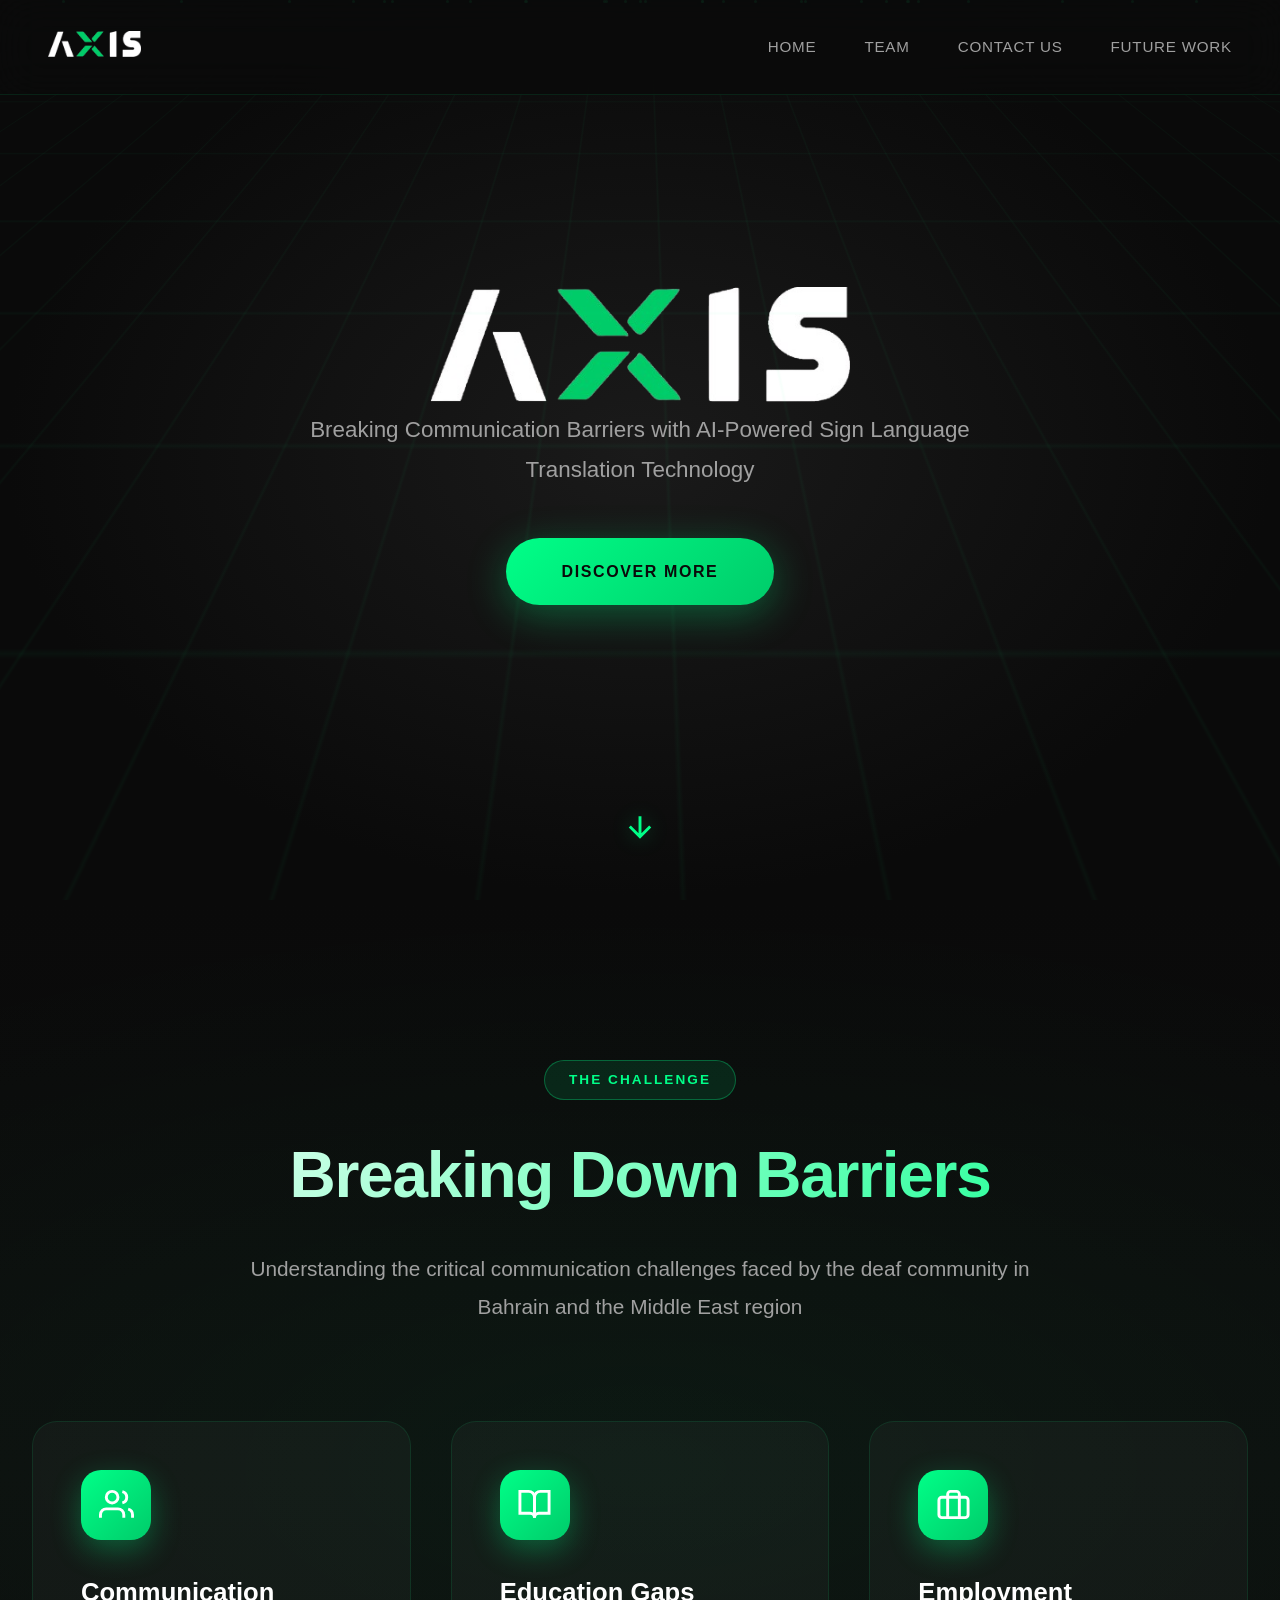
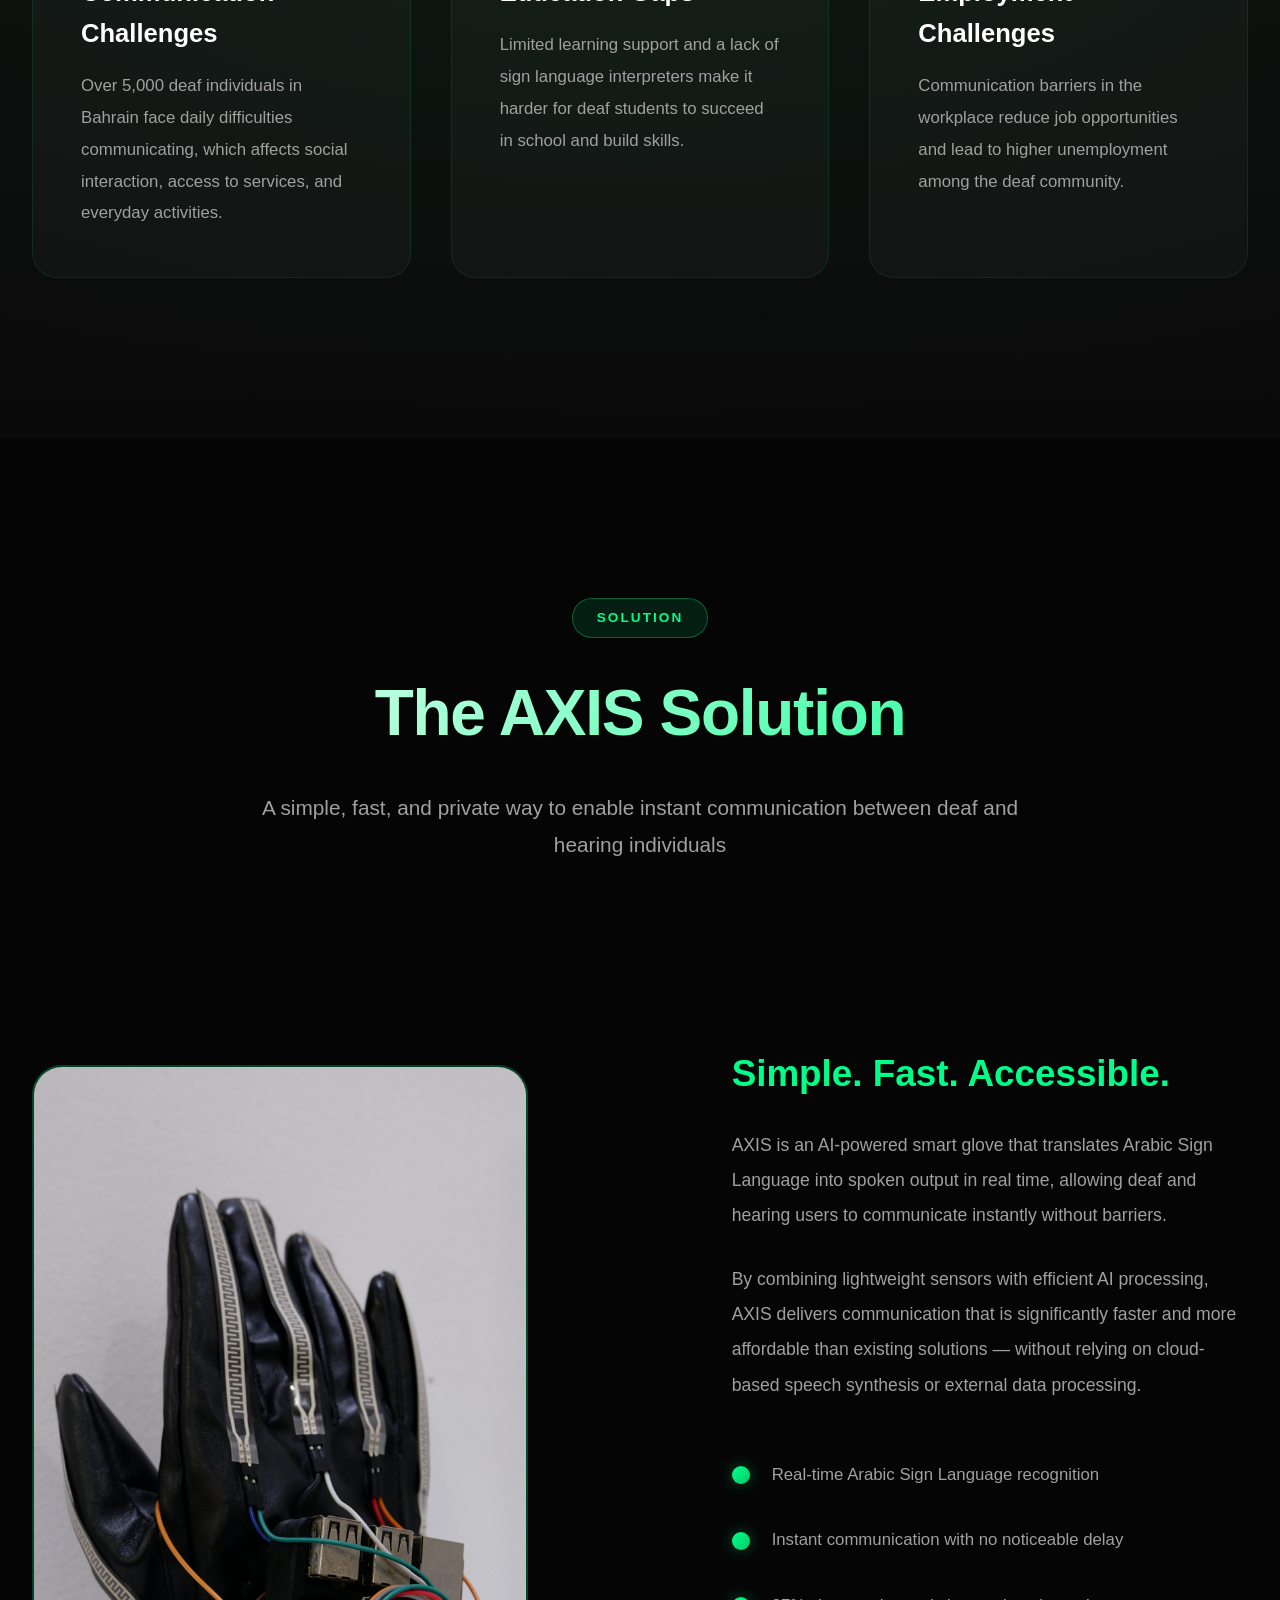
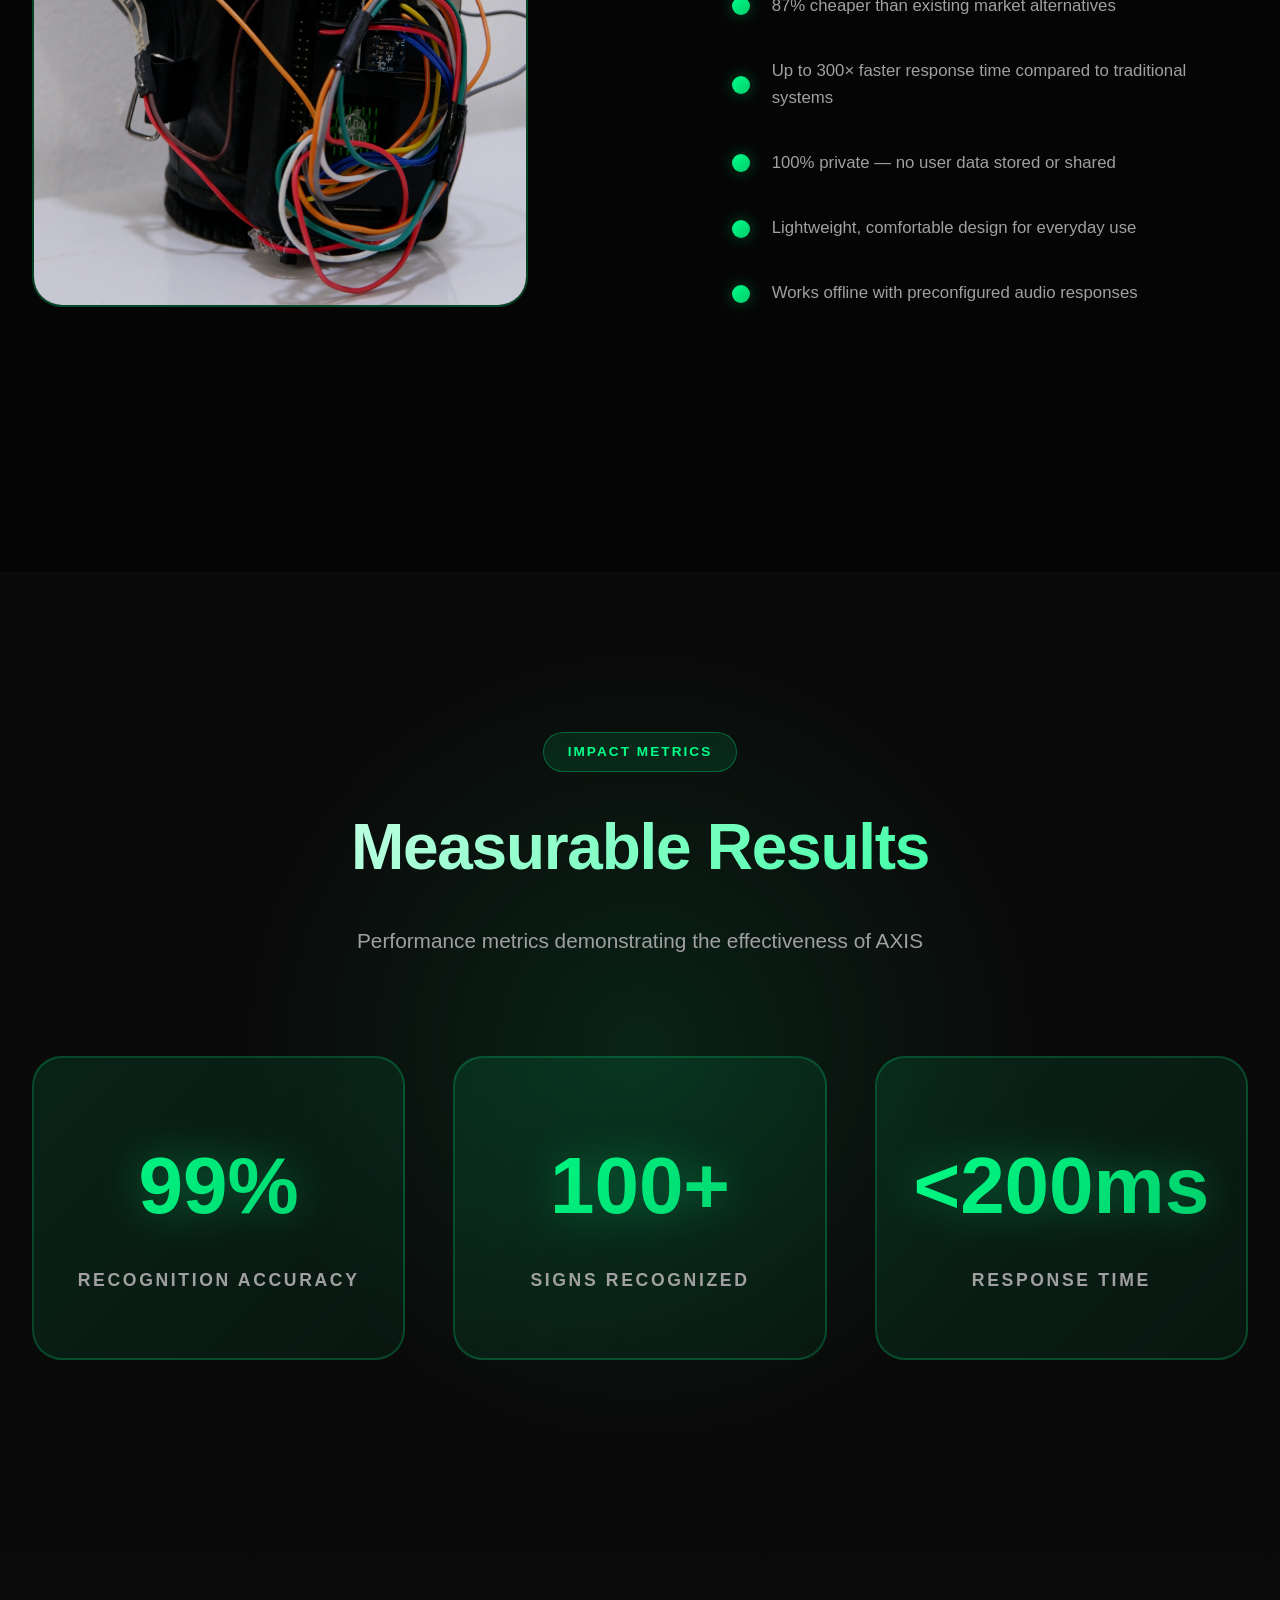
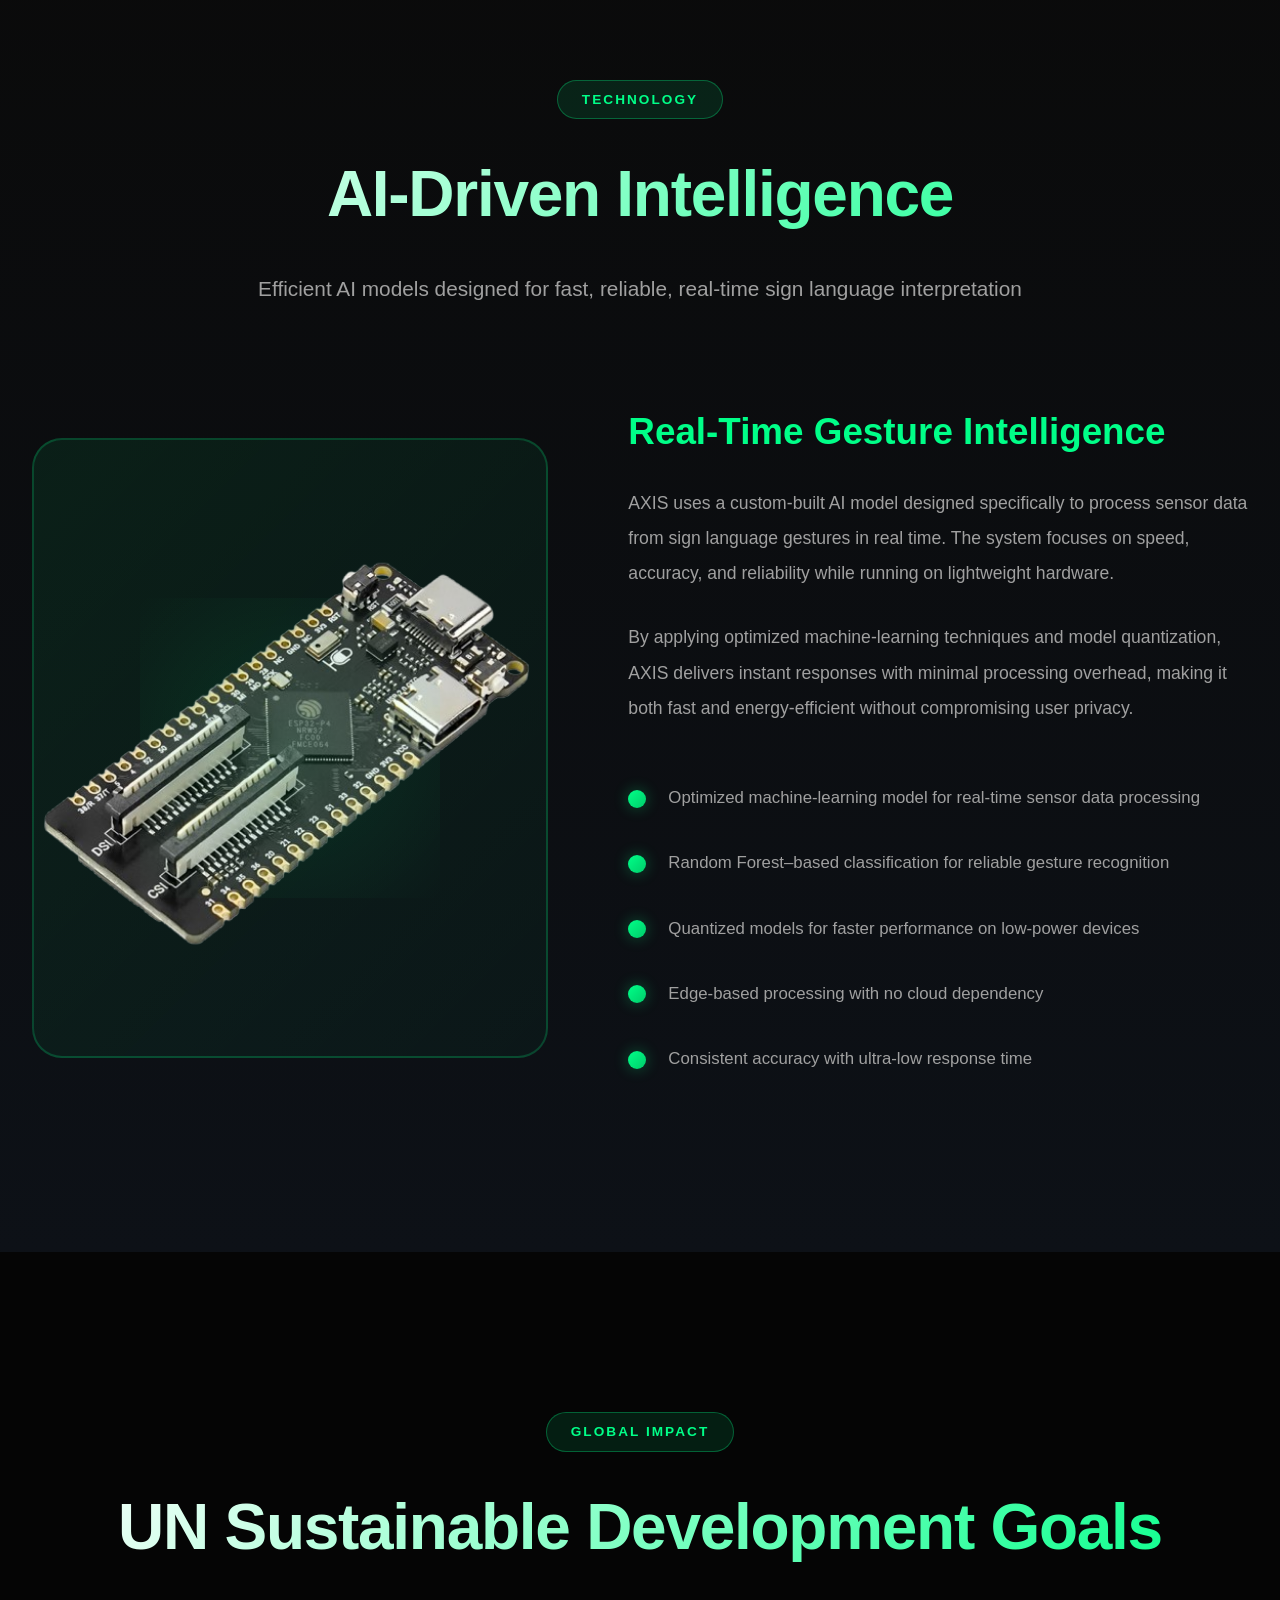
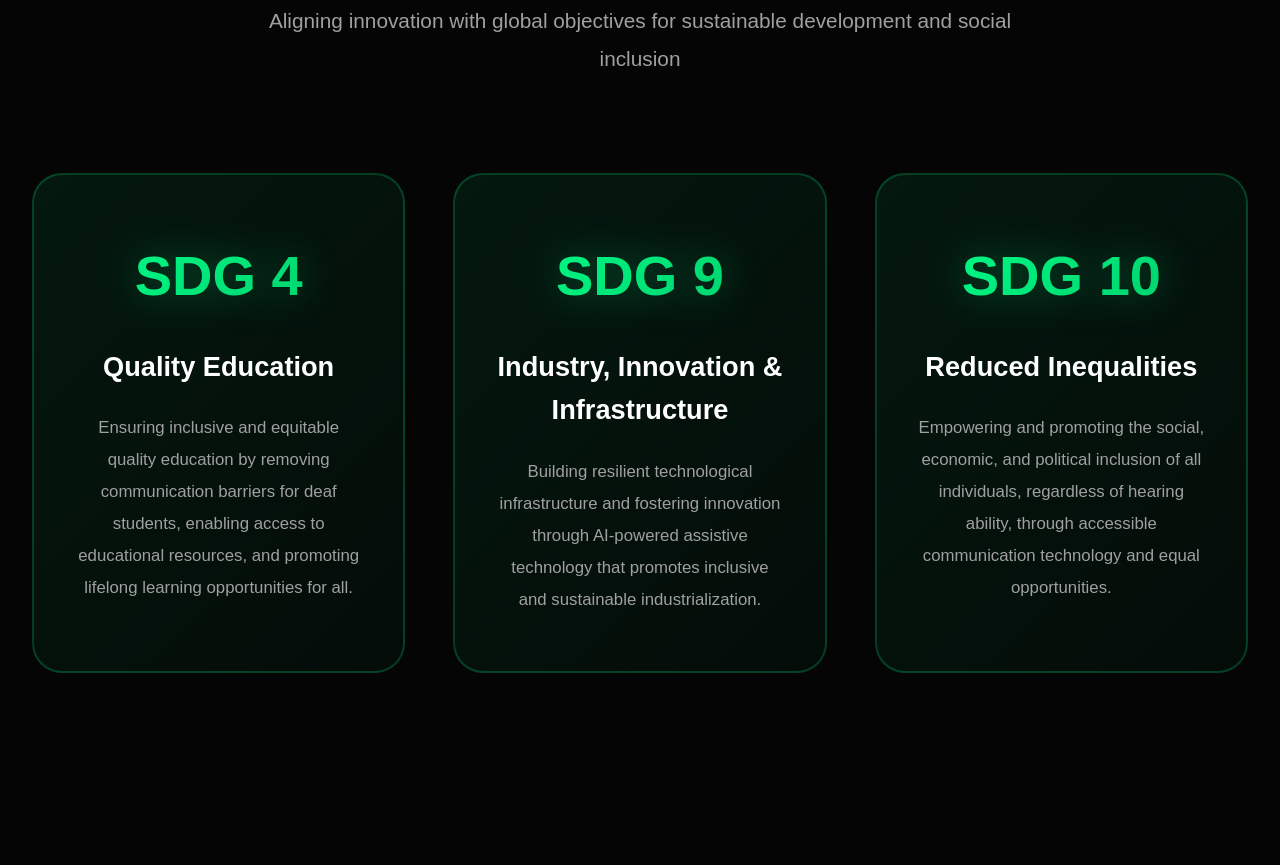
==== index.html @ 480aac65 "added futue work page" ====
<!DOCTYPE html>
<html lang="en">
<head>
    <meta charset="UTF-8">
    <meta name="viewport" content="width=device-width, initial-scale=1.0">
    <title>AXIS - Breaking Barriers with AI</title>
    <style>
        * {
            margin: 0;
            padding: 0;
            box-sizing: border-box;
        }

        :root {
            --primary-green: #00ff88;
            --green-glow: #00ff8850;
            --dark-bg: #0a0a0a;
            --darker-bg: #050505;
            --light-bg: #ffffff;
            --text-primary: #ffffff;
            --text-secondary: #a0a0a0;
            --card-bg: rgba(255, 255, 255, 0.03);
        }

        body {
            font-family: 'Inter', -apple-system, BlinkMacSystemFont, 'Segoe UI', sans-serif;
            background: var(--dark-bg);
            color: var(--text-primary);
            overflow-x: hidden;
            line-height: 1.6;
        }

        html {
            scroll-behavior: smooth;
        }

        /* Navigation */
        .navbar {
            position: fixed;
            top: 0;
            left: 0;
            width: 100%;
            z-index: 1000;
            padding: 1.5rem 3rem;
            background: rgba(10, 10, 10, 0.8);
            backdrop-filter: blur(20px);
            border-bottom: 1px solid rgba(0, 255, 136, 0.1);
            transition: all 0.3s ease;
        }

        .navbar.scrolled {
            padding: 1rem 3rem;
            background: rgba(10, 10, 10, 0.95);
            border-bottom: 1px solid rgba(0, 255, 136, 0.3);
        }

        .nav-container {
            max-width: 1400px;
            margin: 0 auto;
            display: flex;
            justify-content: space-between;
            align-items: center;
        }

        .nav-logo {
            font-size: 1.8rem;
            font-weight: 900;
            background: linear-gradient(135deg, var(--primary-green), #00cc6a);
            -webkit-background-clip: text;
            background-clip: text;
            -webkit-text-fill-color: transparent;
            letter-spacing: 0.1em;
            position: relative;
        }

        .nav-logo::after {
            content: '';
            position: absolute;
            bottom: -5px;
            left: 0;
            width: 0;
            height: 2px;
            background: var(--primary-green);
            transition: width 0.3s ease;
        }

        .nav-logo:hover::after {
            width: 100%;
        }

        .nav-menu {
            display: flex;
            gap: 3rem;
            list-style: none;
            align-items: center;
        }

        .nav-link {
            color: var(--text-secondary);
            text-decoration: none;
            font-weight: 500;
            font-size: 0.95rem;
            letter-spacing: 0.05em;
            text-transform: uppercase;
            position: relative;
            transition: color 0.3s ease;
            padding: 0.5rem 0;
        }

        .nav-link::before {
            content: '';
            position: absolute;
            bottom: 0;
            left: 50%;
            transform: translateX(-50%);
            width: 0;
            height: 2px;
            background: var(--primary-green);
            transition: width 0.3s ease;
        }

        .nav-link:hover,
        .nav-link.active {
            color: var(--primary-green);
        }

        .nav-link:hover::before,
        .nav-link.active::before {
            width: 100%;
        }

        /* Hero Section */
        .hero {
            position: relative;
            height: 100vh;
            display: flex;
            align-items: center;
            justify-content: center;
            overflow: hidden;
        }

        .hero-background {
            position: absolute;
            top: 0;
            left: 0;
            width: 100%;
            height: 100%;
            background: radial-gradient(ellipse at center, #1a1a1a 0%, #0a0a0a 70%);
            z-index: 1;
        }

        /* Animated Grid Background */
        .grid-background {
            position: absolute;
            top: 0;
            left: 0;
            width: 100%;
            height: 100%;
            background-image: 
                linear-gradient(rgba(0, 255, 136, 0.03) 1px, transparent 1px),
                linear-gradient(90deg, rgba(0, 255, 136, 0.03) 1px, transparent 1px);
            background-size: 50px 50px;
            z-index: 1;
            animation: gridMove 20s linear infinite;
            transform: perspective(500px) rotateX(60deg);
            transform-origin: center top;
        }

        @keyframes gridMove {
            0% { transform: perspective(500px) rotateX(60deg) translateY(0); }
            100% { transform: perspective(500px) rotateX(60deg) translateY(50px); }
        }

        /* Floating Particles */
        .particles {
            position: absolute;
            top: 0;
            left: 0;
            width: 100%;
            height: 100%;
            z-index: 2;
            overflow: hidden;
        }

        .particle {
            position: absolute;
            width: 3px;
            height: 3px;
            background: var(--primary-green);
            border-radius: 50%;
            opacity: 0.6;
            animation: float 10s infinite;
            box-shadow: 0 0 10px var(--green-glow);
        }

        @keyframes float {
            0%, 100% { transform: translateY(0) translateX(0); opacity: 0; }
            10% { opacity: 0.6; }
            90% { opacity: 0.6; }
            100% { transform: translateY(-100vh) translateX(50px); opacity: 0; }
        }

        .hero-gif-container {
  position: absolute;
  top: 50%;
  left: 50%;
  width: 80vw;
  height: 80vh;
  transform: translate(-50%, -50%);
  z-index: 2;
  opacity: 0.1;
  overflow: hidden;
}


.hero-video {
  width: 100%;
  height: 100%;
  object-fit: cover;
  filter: blur(0px);
}



        .hero-content {
            position: relative;
            z-index: 3;
            text-align: center;
            padding: 2rem;
            max-width: 1200px;
        }




        .logo-placeholder::before {
            content: '';
            position: absolute;
            top: -10px;
            left: -10px;
            right: -10px;
            bottom: -10px;
            background: linear-gradient(135deg, var(--primary-green), #00cc6a);
            border-radius: 35px;
            z-index: -1;
            opacity: 0.3;
            filter: blur(20px);
        }

        @keyframes logoFloat {
            0%, 100% { 
                transform: translateY(0) rotateY(0deg);
                box-shadow: 0 0 60px rgba(0, 255, 136, 0.5), 0 20px 60px rgba(0, 255, 136, 0.3);
            }
            50% { 
                transform: translateY(-20px) rotateY(5deg);
                box-shadow: 0 0 80px rgba(0, 255, 136, 0.7), 0 30px 80px rgba(0, 255, 136, 0.4);
            }
        }

        .hero-title {
            font-size: 7rem;
            font-weight: 900;
            margin-bottom: 1.5rem;
            background: linear-gradient(135deg, var(--text-primary) 0%, var(--primary-green) 50%, var(--text-primary) 100%);
            background-size: 200% 200%;
            -webkit-background-clip: text;
            background-clip: text;
            -webkit-text-fill-color: transparent;
            animation: fadeInUp 1s ease-out 0.3s both, gradientShift 8s ease infinite;
            letter-spacing: 0.05em;
            text-shadow: 0 0 80px rgba(0, 255, 136, 0.5);
        }

        @keyframes gradientShift {
            0%, 100% { background-position: 0% 50%; }
            50% { background-position: 100% 50%; }
        }

        .hero-tagline {
            font-size: 1.4rem;
            color: var(--text-secondary);
            margin-bottom: 3rem;
            animation: fadeInUp 1s ease-out 0.6s both;
            max-width: 700px;
            margin-left: auto;
            margin-right: auto;
            font-weight: 300;
            line-height: 1.8;
        }

        .cta-button {
            display: inline-block;
            padding: 1.3rem 3.5rem;
            background: linear-gradient(135deg, var(--primary-green), #00cc6a);
            color: var(--dark-bg);
            text-decoration: none;
            border-radius: 50px;
            font-weight: 700;
            font-size: 1rem;
            letter-spacing: 0.1em;
            text-transform: uppercase;
            transition: all 0.4s ease;
            animation: fadeInUp 1s ease-out 0.9s both;
            position: relative;
            overflow: hidden;
            box-shadow: 0 10px 40px rgba(0, 255, 136, 0.3);
        }

        .cta-button::before {
            content: '';
            position: absolute;
            top: 50%;
            left: 50%;
            width: 0;
            height: 0;
            background: rgba(255, 255, 255, 0.3);
            border-radius: 50%;
            transform: translate(-50%, -50%);
            transition: width 0.6s, height 0.6s;
        }

        .cta-button:hover::before {
            width: 400px;
            height: 400px;
        }

        .cta-button:hover {
            transform: translateY(-5px) scale(1.05);
            box-shadow: 0 20px 60px rgba(0, 255, 136, 0.5);
        }

        @keyframes fadeInUp {
            from {
                opacity: 0;
                transform: translateY(40px);
            }
            to {
                opacity: 1;
                transform: translateY(0);
            }
        }

        @keyframes fadeInDown {
            from {
                opacity: 0;
                transform: translateY(-40px);
            }
            to {
                opacity: 1;
                transform: translateY(0);
            }
        }

        .scroll-indicator {
            position: absolute;
            bottom: 3rem;
            left: 50%;
            transform: translateX(-50%);
            z-index: 3;
            animation: bounce 2s infinite;
        }

        @keyframes bounce {
            0%, 20%, 50%, 80%, 100% { transform: translateX(-50%) translateY(0); }
            40% { transform: translateX(-50%) translateY(-15px); }
            60% { transform: translateX(-50%) translateY(-8px); }
        }

        .scroll-indicator svg {
            width: 35px;
            height: 35px;
            stroke: var(--primary-green);
            fill: none;
            stroke-width: 2;
            filter: drop-shadow(0 0 10px var(--green-glow));
        }

        /* Content Sections */
        .section {
            padding: 10rem 2rem;
            position: relative;
        }

        .container {
            max-width: 1300px;
            margin: 0 auto;
        }

        .section-header {
            text-align: center;
            margin-bottom: 6rem;
        }

        .section-label {
            display: inline-block;
            padding: 0.5rem 1.5rem;
            background: rgba(0, 255, 136, 0.1);
            border: 1px solid rgba(0, 255, 136, 0.3);
            border-radius: 50px;
            color: var(--primary-green);
            font-size: 0.85rem;
            font-weight: 600;
            letter-spacing: 0.15em;
            text-transform: uppercase;
            margin-bottom: 1.5rem;
        }

        .section-title {
            font-size: 4rem;
            font-weight: 900;
            margin-bottom: 1.5rem;
            background: linear-gradient(135deg, var(--text-primary), var(--primary-green));
            -webkit-background-clip: text;
            background-clip: text;
            -webkit-text-fill-color: transparent;
            letter-spacing: -0.02em;
        }

        .section-subtitle {
            font-size: 1.3rem;
            color: var(--text-secondary);
            max-width: 800px;
            margin: 0 auto;
            font-weight: 300;
            line-height: 1.8;
        }

        /* Problem Section */
        .problem-section {
            background: linear-gradient(180deg, var(--dark-bg) 0%, #0d0d0d 50%, var(--dark-bg) 100%);
            position: relative;
            overflow: hidden;
        }

        .problem-section::before {
            content: '';
            position: absolute;
            top: 0;
            left: -50%;
            width: 200%;
            height: 100%;
            background: radial-gradient(ellipse at center, rgba(0, 255, 136, 0.05) 0%, transparent 70%);
            animation: breathe 8s ease-in-out infinite;
        }

        @keyframes breathe {
            0%, 100% { transform: scale(1); opacity: 0.5; }
            50% { transform: scale(1.1); opacity: 0.8; }
        }

        .problem-grid {
            display: grid;
            grid-template-columns: repeat(auto-fit, minmax(350px, 1fr));
            gap: 2.5rem;
            margin-top: 4rem;
            position: relative;
        }

        .problem-card {
            background: var(--card-bg);
            padding: 3rem;
            border-radius: 25px;
            border: 1px solid rgba(0, 255, 136, 0.1);
            transition: all 0.5s cubic-bezier(0.175, 0.885, 0.32, 1.275);
            position: relative;
            overflow: hidden;
            transform-style: preserve-3d;
        }

        .problem-card::before {
            content: '';
            position: absolute;
            top: 0;
            left: 0;
            width: 100%;
            height: 100%;
            background: linear-gradient(135deg, transparent, rgba(0, 255, 136, 0.08));
            opacity: 0;
            transition: opacity 0.5s ease;
        }

        .problem-card::after {
            content: '';
            position: absolute;
            top: -2px;
            left: -2px;
            right: -2px;
            bottom: -2px;
            background: linear-gradient(135deg, var(--primary-green), #00cc6a);
            border-radius: 25px;
            z-index: -1;
            opacity: 0;
            transition: opacity 0.5s ease;
        }

        .problem-card:hover::before {
            opacity: 1;
        }

        .problem-card:hover::after {
            opacity: 1;
        }

        .problem-card:hover {
            transform: translateY(-15px) translateZ(20px);
            box-shadow: 0 30px 80px rgba(0, 255, 136, 0.3);
        }

        .problem-icon {
            width: 70px;
            height: 70px;
            background: linear-gradient(135deg, var(--primary-green), #00cc6a);
            border-radius: 20px;
            display: flex;
            align-items: center;
            justify-content: center;
            margin-bottom: 2rem;
            font-size: 2rem;
            box-shadow: 0 10px 30px rgba(0, 255, 136, 0.3);
            transition: transform 0.5s ease;
        }

        .problem-card:hover .problem-icon {
            transform: rotateY(180deg);
        }

        .problem-card h3 {
            font-size: 1.6rem;
            margin-bottom: 1rem;
            color: var(--text-primary);
            font-weight: 700;
        }

        .problem-card p {
            color: var(--text-secondary);
            line-height: 1.9;
            font-size: 1.05rem;
        }

        /* Solution Section */
        .solution-section {
            background: var(--darker-bg);
            position: relative;
        }

        .solution-content {
            display: grid;
            grid-template-columns: 1.2fr 1fr;
            gap: 5rem;
            align-items: center;
        }

        .solution-image {
    width: 80%;
    height: 80%;
    background: linear-gradient(135deg, rgba(0, 255, 136, 0.1), rgba(0, 255, 136, 0.05));
    border-radius: 30px;
    display: flex;
    align-items: center;
    justify-content: center;
    border: 2px solid rgba(0, 255, 136, 0.2);
    position: relative;
    overflow: hidden;
    transform-style: preserve-3d;
    transition: transform 0.5s ease;
}

        .solution-image:hover {
            transform: perspective(1000px) rotateY(5deg);
        }

        .solution-image::before {
            position: absolute;
            font-size: 2.5rem;
            font-weight: 900;
            color: var(--primary-green);
            opacity: 0.15;
            letter-spacing: 0.2em;
        }

        .solution-image::after {
            content: '';
            position: absolute;
            top: -50%;
            left: -50%;
            width: 10%;
            height: 10%;
            background: linear-gradient(45deg, transparent 30%, rgba(0, 255, 136, 0.1) 50%, transparent 70%);
            animation: shimmer 3s infinite;
        }

        .solution-image img {
    max-width: 120%;
    max-height: 120%;
    width: auto;
    height: auto;
    object-fit: contain;
    display: block;
    border-radius: 5%;
}

        @keyframes shimmer {
            0% { transform: translateX(-100%) translateY(-100%) rotate(45deg); }
            100% { transform: translateX(100%) translateY(100%) rotate(45deg); }
        }

        .solution-text h3 {
            font-size: 2.3rem;
            color: var(--primary-green);
            margin-bottom: 1.5rem;
            font-weight: 800;
        }

        .solution-text p {
            color: var(--text-secondary);
            margin-bottom: 1.8rem;
            font-size: 1.1rem;
            line-height: 2;
        }

        .feature-list {
            list-style: none;
            margin-top: 2.5rem;
        }

        .feature-list li {
            padding: 1.2rem 0;
            padding-left: 2.5rem;
            position: relative;
            color: var(--text-secondary);
            font-size: 1.05rem;
            transition: all 0.3s ease;
        }

        .feature-list li::before {
            content: '';
            position: absolute;
            left: 0;
            top: 50%;
            transform: translateY(-50%);
            width: 18px;
            height: 18px;
            background: linear-gradient(135deg, var(--primary-green), #00cc6a);
            border-radius: 50%;
            box-shadow: 0 0 15px var(--green-glow);
        }

        .feature-list li:hover {
            color: var(--text-primary);
            padding-left: 3rem;
        }

        /* Results Section */
        .results-section {
            background: var(--dark-bg);
            position: relative;
            overflow: hidden;
        }

        .results-section::before {
            content: '';
            position: absolute;
            top: 50%;
            left: 50%;
            transform: translate(-50%, -50%);
            width: 800px;
            height: 800px;
            background: radial-gradient(circle, rgba(0, 255, 136, 0.1) 0%, transparent 70%);
            border-radius: 50%;
        }

        .stats-grid {
            display: grid;
            grid-template-columns: repeat(auto-fit, minmax(280px, 1fr));
            gap: 3rem;
            margin-top: 5rem;
            position: relative;
        }

        .stat-card {
            text-align: center;
            padding: 4rem 2rem;
            background: linear-gradient(135deg, rgba(0, 255, 136, 0.1), rgba(0, 255, 136, 0.05));
            border-radius: 30px;
            border: 2px solid rgba(0, 255, 136, 0.2);
            transition: all 0.5s cubic-bezier(0.175, 0.885, 0.32, 1.275);
            position: relative;
            overflow: hidden;
            transform-style: preserve-3d;
        }

        .stat-card::before {
            content: '';
            position: absolute;
            top: 0;
            left: 0;
            width: 100%;
            height: 100%;
            background: linear-gradient(135deg, rgba(0, 255, 136, 0.2), transparent);
            opacity: 0;
            transition: opacity 0.5s ease;
        }

        .stat-card:hover::before {
            opacity: 1;
        }

        .stat-card:hover {
            transform: translateY(-20px) translateZ(30px) rotateZ(-2deg);
            box-shadow: 0 40px 100px rgba(0, 255, 136, 0.4);
            border-color: var(--primary-green);
        }

        .stat-number {
            font-size: 5rem;
            font-weight: 900;
            background: linear-gradient(135deg, var(--primary-green), #00cc6a);
            -webkit-background-clip: text;
            background-clip: text;
            -webkit-text-fill-color: transparent;
            margin-bottom: 1rem;
            display: block;
            filter: drop-shadow(0 0 20px var(--green-glow));
        }

        .stat-label {
            font-size: 1.1rem;
            color: var(--text-secondary);
            text-transform: uppercase;
            letter-spacing: 0.15em;
            font-weight: 600;
        }

        /* AI Section */
        .ai-section {
            background: linear-gradient(180deg, var(--dark-bg) 0%, #0d1117 100%);
            position: relative;
        }

        .ai-content {
            display: grid;
            grid-template-columns: 1fr 1.2fr;
            gap: 5rem;
            align-items: center;
        }

        .ai-visual {
            width: 100%;
            height: 90%;
            background: linear-gradient(135deg, rgba(0, 255, 136, 0.08), rgba(0, 255, 136, 0.03));
            border-radius: 30px;
            display: flex;
            align-items: center;
            justify-content: center;
            position: relative;
            overflow: hidden;
            border: 2px solid rgba(0, 255, 136, 0.2);
            transform-style: preserve-3d;
            transition: transform 0.5s ease;
        }
        .ai-visual img {
    width: 100%;
    height: 100%;
    object-fit: contain;
    display: block;
}

        .ai-visual:hover {
            transform: perspective(800px) rotateY(-5deg);
        }

        .ai-visual::before {
            content: '';
            position: absolute;
            top: 50%;
            left: 50%;
            transform: translate(-50%, -50%);
            width: 300px;
            height: 300px;
            background: radial-gradient(circle, var(--primary-green), transparent);
            opacity: 0.1;
            animation: pulse 3s ease-in-out infinite;
        }

        .ai-visual::after {
            font-size: 3rem;
            font-weight: 900;
            color: var(--primary-green);
            opacity: 0.15;
            letter-spacing: 0.2em;
        }

        /* SDG Section */
        .sdg-section {
            background: var(--darker-bg);
            padding: 10rem 2rem 12rem;
            position: relative;
        }

        .sdg-grid {
            display: grid;
            grid-template-columns: repeat(auto-fit, minmax(350px, 1fr));
            gap: 3rem;
            margin-top: 5rem;
        }

        .sdg-card {
            background: linear-gradient(135deg, rgba(0, 255, 136, 0.08), rgba(0, 255, 136, 0.03));
            padding: 3.5rem 2.5rem;
            border-radius: 30px;
            border: 2px solid rgba(0, 255, 136, 0.2);
            transition: all 0.5s cubic-bezier(0.175, 0.885, 0.32, 1.275);
            text-align: center;
            position: relative;
            overflow: hidden;
            transform-style: preserve-3d;
        }

        .sdg-card::before {
            content: '';
            position: absolute;
            top: -100%;
            left: 0;
            width: 100%;
            height: 100%;
            background: linear-gradient(180deg, rgba(0, 255, 136, 0.2), transparent);
            transition: top 0.5s ease;
        }

        .sdg-card:hover::before {
            top: 0;
        }

        .sdg-card:hover {
            transform: translateY(-15px) translateZ(30px) scale(1.02);
            border-color: var(--primary-green);
            background: linear-gradient(135deg, rgba(0, 255, 136, 0.15), rgba(0, 255, 136, 0.08));
            box-shadow: 0 30px 80px rgba(0, 255, 136, 0.3);
        }

        .sdg-number {
            font-size: 3.5rem;
            font-weight: 900;
            background: linear-gradient(135deg, var(--primary-green), #00cc6a);
            -webkit-background-clip: text;
            background-clip: text;
            -webkit-text-fill-color: transparent;
            margin-bottom: 1.5rem;
            filter: drop-shadow(0 0 20px var(--green-glow));
        }

        .sdg-card h3 {
            font-size: 1.7rem;
            margin-bottom: 1.5rem;
            color: var(--text-primary);
            font-weight: 700;
        }

        .sdg-card p {
            color: var(--text-secondary);
            line-height: 1.9;
            font-size: 1.05rem;
        }

        /* Responsive */
        @media (max-width: 1024px) {
            .solution-content,
            .ai-content {
                grid-template-columns: 1fr;
                gap: 3rem;
            }

            .ai-content {
                grid-template-columns: 1fr;
            }

            .ai-content > div:first-child {
                order: 2;
            }
        }

        @media (max-width: 768px) {
            .navbar {
                padding: 1rem 1.5rem;
            }

            .nav-menu {
                gap: 1.5rem;
            }

            .nav-link {
                font-size: 0.85rem;
            }

            .hero-title {
                font-size: 4rem;
            }

            .hero-tagline {
                font-size: 1.1rem;
            }

            .section-title {
                font-size: 2.8rem;
            }

            .section {
                padding: 6rem 1.5rem;
            }

            .stats-grid {
                grid-template-columns: 1fr;
            }

            .problem-grid,
            .sdg-grid {
                grid-template-columns: 1fr;
            }
        }

        /* Smooth Reveal Animations */
        .reveal {
            opacity: 0;
            transform: translateY(60px);
            transition: all 1s cubic-bezier(0.175, 0.885, 0.32, 1.275);
        }

        .reveal.active {
            opacity: 1;
            transform: translateY(0);
        }
    </style>
</head>
<body>
    <!-- Navigation -->
    <nav class="navbar" id="navbar">
        <div class="nav-container">
            <div class="nav-logo">
            <img src="assets/logo-axis.png" style="width: 20%; height: auto;">

            </div>
            <ul class="nav-menu">
                <li><a href="index.html" class="nav-link active">Home</a></li>
                <li><a href="team.html" class="nav-link">Team</a></li>
                <li><a href="contact.html" class="nav-link">Contact Us</a></li>
                <li><a href="future.html" class="nav-link">Future Work</a></li>
            </ul>
        </div>
    </nav>

    <!-- Hero Section -->
    <section class="hero" id="home">
        <div class="hero-background"></div>
        <div class="grid-background"></div>
        <div class="particles" id="particles"></div>
        
        <div class="hero-gif-container">
    <video
        class="hero-video"
        autoplay
        loop
        muted
        playsinline
    >
        <source src="assets/glove_loop.mp4" type="video/mp4">
    </video>
    </div>



        <div class="hero-content">
                <img src="assets/logo-axis.png" style="width: 60%; height: auto;">

            <p class="hero-tagline">Breaking Communication Barriers with AI-Powered Sign Language Translation Technology</p>
            <a href="#problem" class="cta-button">Discover More</a>
        </div>
        <div class="scroll-indicator">
            <svg viewBox="0 0 24 24">
                <path d="M12 5v14M5 12l7 7 7-7"/>
            </svg>
        </div>
    </section>

    <!-- Problem Section -->
    <section id="problem" class="section problem-section">
        <div class="container reveal">
            <div class="section-header">
                <span class="section-label">The Challenge</span>
                <h2 class="section-title">Breaking Down Barriers</h2>
                <p class="section-subtitle">Understanding the critical communication challenges faced by the deaf community in Bahrain and the Middle East region</p>
            </div>
            
            <div class="problem-grid">
                <div class="problem-card">
                    <div class="problem-icon">
                        <svg width="35" height="35" viewBox="0 0 24 24" fill="none" stroke="currentColor" stroke-width="2">
                            <path d="M17 21v-2a4 4 0 0 0-4-4H5a4 4 0 0 0-4 4v2"/>
                            <circle cx="9" cy="7" r="4"/>
                            <path d="M23 21v-2a4 4 0 0 0-3-3.87"/>
                            <path d="M16 3.13a4 4 0 0 1 0 7.75"/>
                        </svg>
                    </div>
                  <h3>Communication Challenges</h3>
                    <p>Over 5,000 deaf individuals in Bahrain face daily difficulties communicating, which affects social interaction, access to services, and everyday activities.</p>
                    </div>
                
                <div class="problem-card">
                    <div class="problem-icon">
                        <svg width="35" height="35" viewBox="0 0 24 24" fill="none" stroke="currentColor" stroke-width="2">
                            <path d="M2 3h6a4 4 0 0 1 4 4v14a3 3 0 0 0-3-3H2z"/>
                            <path d="M22 3h-6a4 4 0 0 0-4 4v14a3 3 0 0 1 3-3h7z"/>
                        </svg>
                    </div>
                  <h3>Education Gaps</h3>
                    <p>Limited learning support and a lack of sign language interpreters make it harder for deaf students to succeed in school and build skills.</p>
                    </div>
                                    
                <div class="problem-card">
                    <div class="problem-icon">
                        <svg width="35" height="35" viewBox="0 0 24 24" fill="none" stroke="currentColor" stroke-width="2">
                            <rect x="2" y="7" width="20" height="14" rx="2" ry="2"/>
                            <path d="M16 21V5a2 2 0 0 0-2-2h-4a2 2 0 0 0-2 2v16"/>
                        </svg>
                    </div>
                <h3>Employment Challenges</h3>
                <p>Communication barriers in the workplace reduce job opportunities and lead to higher unemployment among the deaf community.</p> </div>
                        </div>
    </section>

    <!-- Solution Section -->
    <!-- Solution Section -->
<section class="section solution-section">
    <div class="container reveal">
        <div class="section-header">
            <span class="section-label">Solution</span>
            <h2 class="section-title">The AXIS Solution</h2>
            <p class="section-subtitle">
                A simple, fast, and private way to enable instant communication between deaf and hearing individuals
            </p>
        </div>
        
        <div class="solution-content">
            <div class="solution-image">
                <img src="assets/glove.jpg" alt="AXIS Smart Glove">
            </div>

            <div class="solution-text">
                <h3>Simple. Fast. Accessible.</h3>

                <p>
                    AXIS is an AI-powered smart glove that translates Arabic Sign Language into spoken output in real time,
                    allowing deaf and hearing users to communicate instantly without barriers.
                </p>

                <p>
                    By combining lightweight sensors with efficient AI processing, AXIS delivers communication that is
                    significantly faster and more affordable than existing solutions — without relying on cloud-based
                    speech synthesis or external data processing.
                </p>

                <ul class="feature-list">
                    <li>Real-time Arabic Sign Language recognition</li>
                    <li>Instant communication with no noticeable delay</li>
                    <li>87% cheaper than existing market alternatives</li>
                    <li>Up to 300× faster response time compared to traditional systems</li>
                    <li>100% private — no user data stored or shared</li>
                    <li>Lightweight, comfortable design for everyday use</li>
                    <li>Works offline with preconfigured audio responses</li>
                </ul>
            </div>
        </div>
    </div>
</section>


    <!-- Results Section -->
    <section class="section results-section">
        <div class="container reveal">
            <div class="section-header">
                <span class="section-label">Impact Metrics</span>
                <h2 class="section-title">Measurable Results</h2>
                <p class="section-subtitle">Performance metrics demonstrating the effectiveness of AXIS</p>
            </div>
            
            <div class="stats-grid">
                <div class="stat-card">
                    <span class="stat-number">99%</span>
                    <span class="stat-label">Recognition Accuracy</span>
                </div>
                
                <div class="stat-card">
                    <span class="stat-number">100+</span>
                    <span class="stat-label">Signs Recognized</span>
                </div>
                
                <div class="stat-card">
                    <span class="stat-number">&lt;200ms</span>
                    <span class="stat-label">Response Time</span>
                </div>
                
            </div>
        </div>
    </section>

    <!-- AI Technology Section -->
    <!-- AI Technology Section -->
<section class="section ai-section">
    <div class="container reveal">
        <div class="section-header">
            <span class="section-label">Technology</span>
            <h2 class="section-title">AI-Driven Intelligence</h2>
            <p class="section-subtitle">
                Efficient AI models designed for fast, reliable, real-time sign language interpretation
            </p>
        </div>
        
        <div class="ai-content">
            <div class="ai-visual">

                <img src="assets/firebeetle.png">

            </div>

            <div>
                <h3 style="color: var(--primary-green); font-size: 2.3rem; margin-bottom: 1.5rem; font-weight: 800;">
                    Real-Time Gesture Intelligence
                </h3>

                <p style="color: var(--text-secondary); margin-bottom: 1.8rem; font-size: 1.1rem; line-height: 2;">
                    AXIS uses a custom-built AI model designed specifically to process sensor data from sign language
                    gestures in real time. The system focuses on speed, accuracy, and reliability while running on
                    lightweight hardware.
                </p>

                <p style="color: var(--text-secondary); margin-bottom: 1.8rem; font-size: 1.1rem; line-height: 2;">
                    By applying optimized machine-learning techniques and model quantization, AXIS delivers instant
                    responses with minimal processing overhead, making it both fast and energy-efficient without
                    compromising user privacy.
                </p>

                <ul class="feature-list">
                    <li>Optimized machine-learning model for real-time sensor data processing</li>
                    <li>Random Forest–based classification for reliable gesture recognition</li>
                    <li>Quantized models for faster performance on low-power devices</li>
                    <li>Edge-based processing with no cloud dependency</li>
                    <li>Consistent accuracy with ultra-low response time</li>
                </ul>
            </div>
        </div>
    </div>
</section>


    <!-- SDG Section -->
    <section class="section sdg-section">
        <div class="container reveal">
            <div class="section-header">
                <span class="section-label">Global Impact</span>
                <h2 class="section-title">UN Sustainable Development Goals</h2>
                <p class="section-subtitle">Aligning innovation with global objectives for sustainable development and social inclusion</p>
            </div>
            
            <div class="sdg-grid">
                <div class="sdg-card">
                    <div class="sdg-number">SDG 4</div>
                    <h3>Quality Education</h3>
                    <p>Ensuring inclusive and equitable quality education by removing communication barriers for deaf students, enabling access to educational resources, and promoting lifelong learning opportunities for all.</p>
                </div>
                
                <div class="sdg-card">
                    <div class="sdg-number">SDG 9</div>
                    <h3>Industry, Innovation & Infrastructure</h3>
                    <p>Building resilient technological infrastructure and fostering innovation through AI-powered assistive technology that promotes inclusive and sustainable industrialization.</p>
                </div>
                
                <div class="sdg-card">
                    <div class="sdg-number">SDG 10</div>
                    <h3>Reduced Inequalities</h3>
                    <p>Empowering and promoting the social, economic, and political inclusion of all individuals, regardless of hearing ability, through accessible communication technology and equal opportunities.</p>
                </div>
            </div>
        </div>
    </section>

    <script>
        // Create floating particles
        const particlesContainer = document.getElementById('particles');
        for (let i = 0; i < 30; i++) {
            const particle = document.createElement('div');
            particle.className = 'particle';
            particle.style.left = Math.random() * 100 + '%';
            particle.style.animationDelay = Math.random() * 10 + 's';
            particle.style.animationDuration = (Math.random() * 5 + 8) + 's';
            particlesContainer.appendChild(particle);
        }

        // Navbar scroll effect
        const navbar = document.getElementById('navbar');
        window.addEventListener('scroll', function() {
            if (window.scrollY > 100) {
                navbar.classList.add('scrolled');
            } else {
                navbar.classList.remove('scrolled');
            }
        });

        // Smooth scroll reveal animation
        const reveals = document.querySelectorAll('.reveal');
        
        function checkReveal() {
            reveals.forEach(reveal => {
                const windowHeight = window.innerHeight;
                const elementTop = reveal.getBoundingClientRect().top;
                const elementVisible = 120;
                
                if (elementTop < windowHeight - elementVisible) {
                    reveal.classList.add('active');
                }
            });
        }
        
        window.addEventListener('scroll', checkReveal);
        checkReveal();
        
        // Active nav link on scroll
        const sections = document.querySelectorAll('section[id]');
        const navLinks = document.querySelectorAll('.nav-link');
        
        window.addEventListener('scroll', function() {
            let current = '';
            sections.forEach(section => {
                const sectionTop = section.offsetTop;
                const sectionHeight = section.clientHeight;
                if (pageYOffset >= sectionTop - 200) {
                    current = section.getAttribute('id');
                }
            });
            
            navLinks.forEach(link => {
                link.classList.remove('active');
                if (link.getAttribute('href').slice(1) === current) {
                    link.classList.add('active');
                }
            });
        });

        // Parallax effect on hero
        window.addEventListener('scroll', function() {
            const scrolled = window.pageYOffset;
            const hero = document.querySelector('.hero-background');
            const particles = document.querySelector('.particles');
            if (hero && scrolled < window.innerHeight) {
                hero.style.transform = `translateY(${scrolled * 0.4}px)`;
                if (particles) {
                    particles.style.transform = `translateY(${scrolled * 0.2}px)`;
                }
            }
        });

        // Smooth scroll for all anchor links
        document.querySelectorAll('a[href^="#"]').forEach(anchor => {
            anchor.addEventListener('click', function (e) {
                e.preventDefault();
                const target = document.querySelector(this.getAttribute('href'));
                if (target) {
                    target.scrollIntoView({
                        behavior: 'smooth',
                        block: 'start'
                    });
                }
            });
        });
    </script>
</body>
</html>
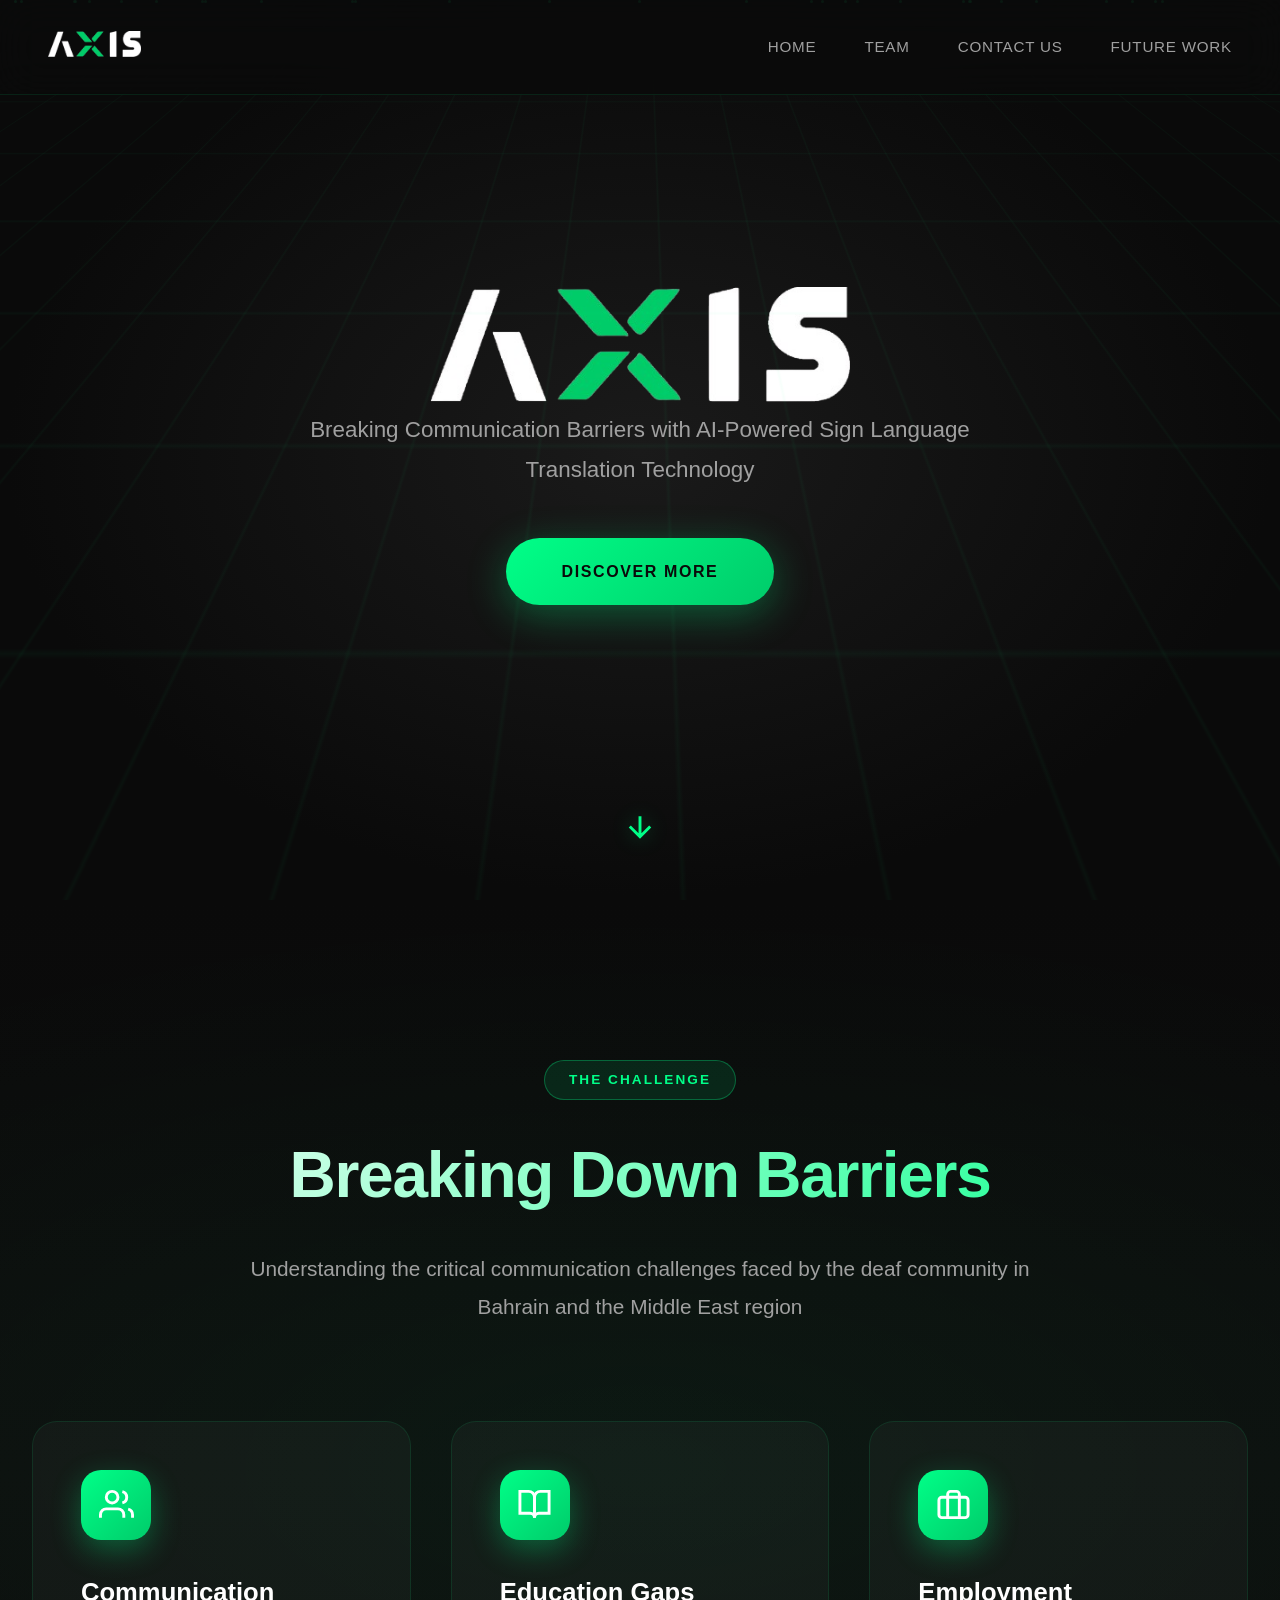
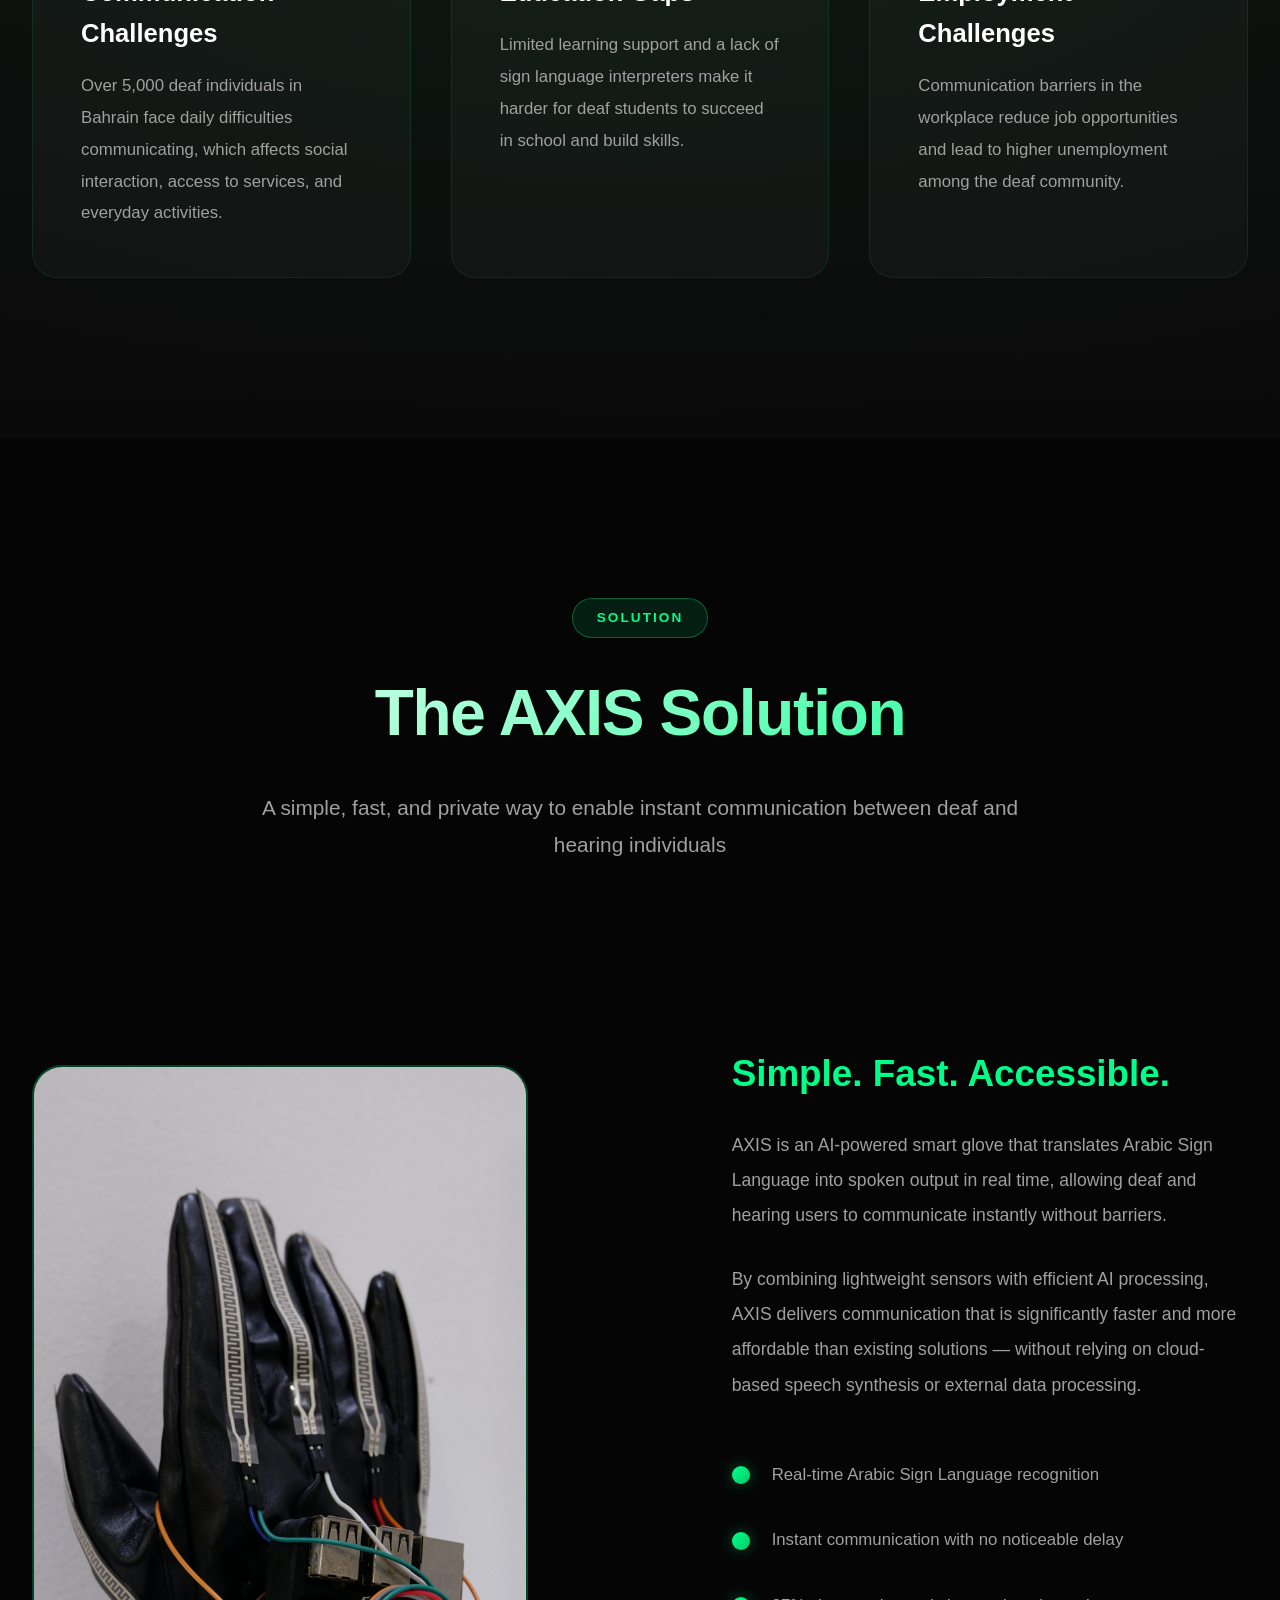
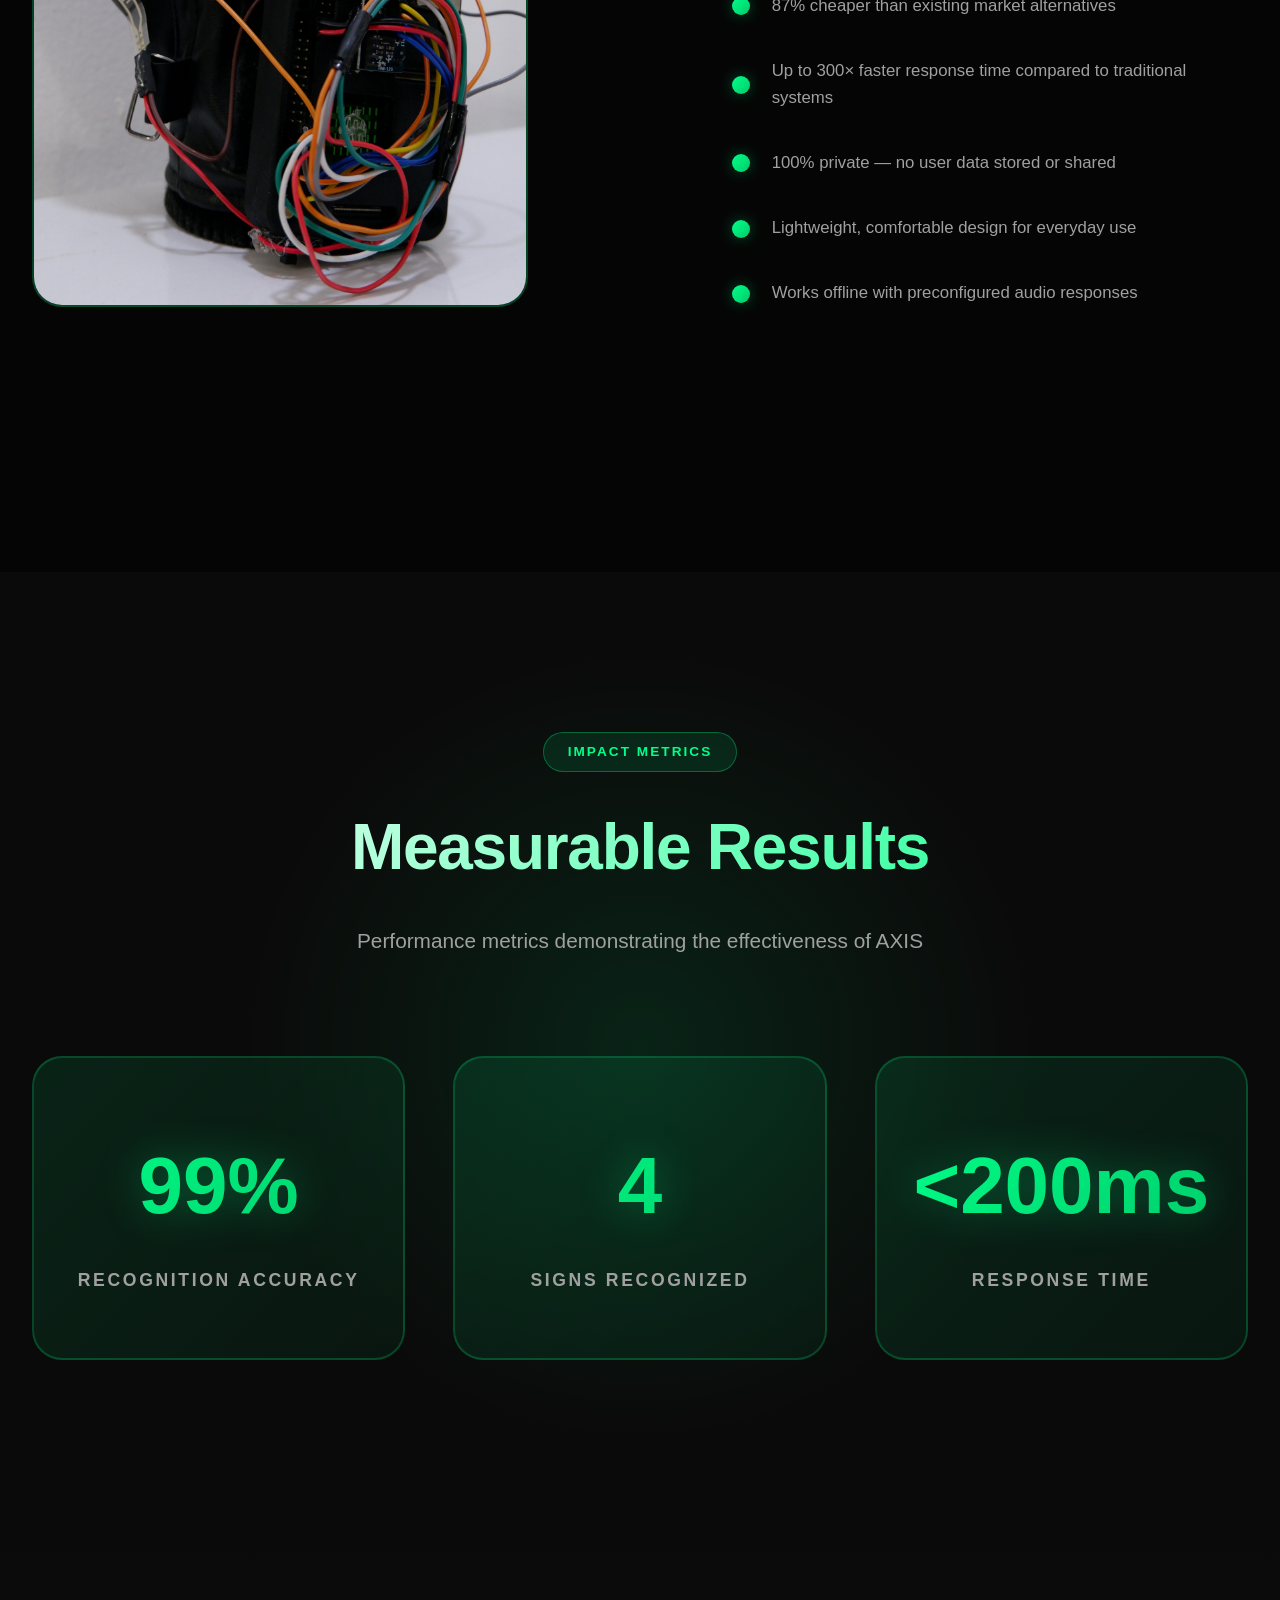
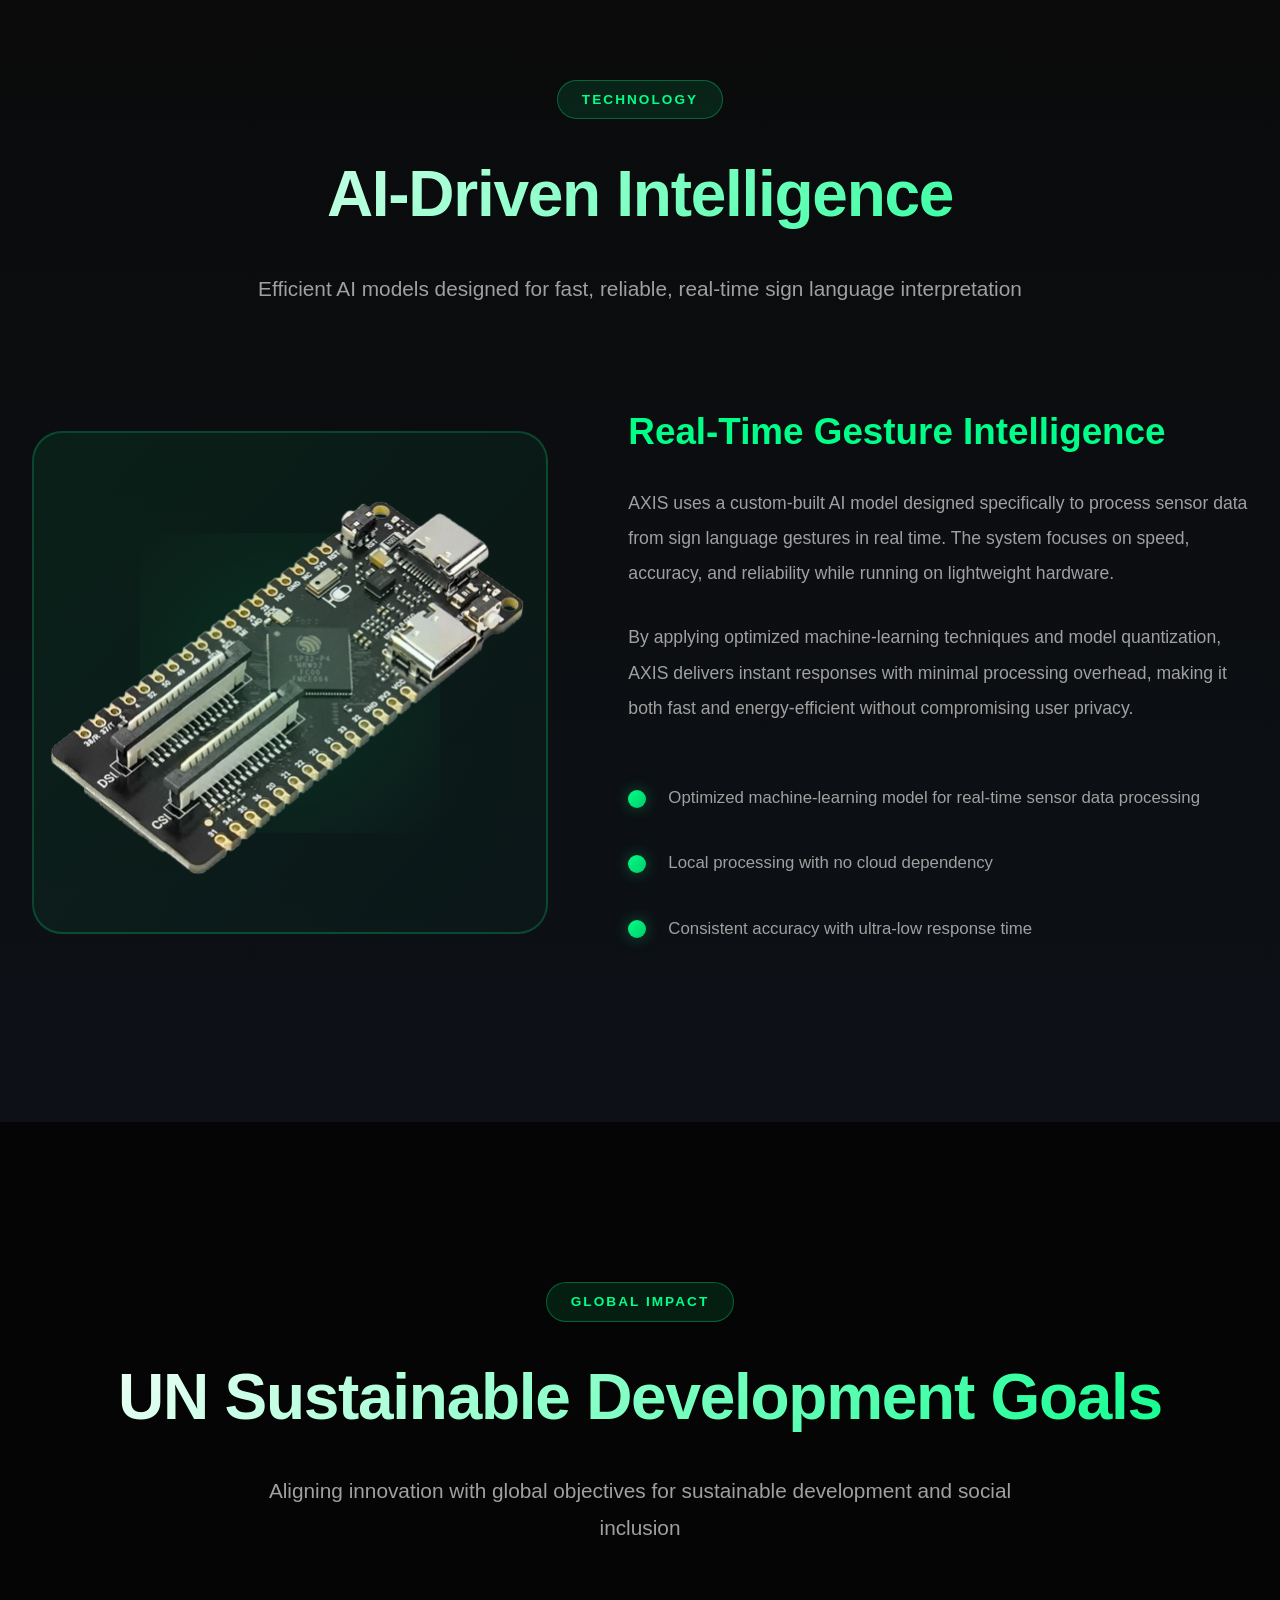
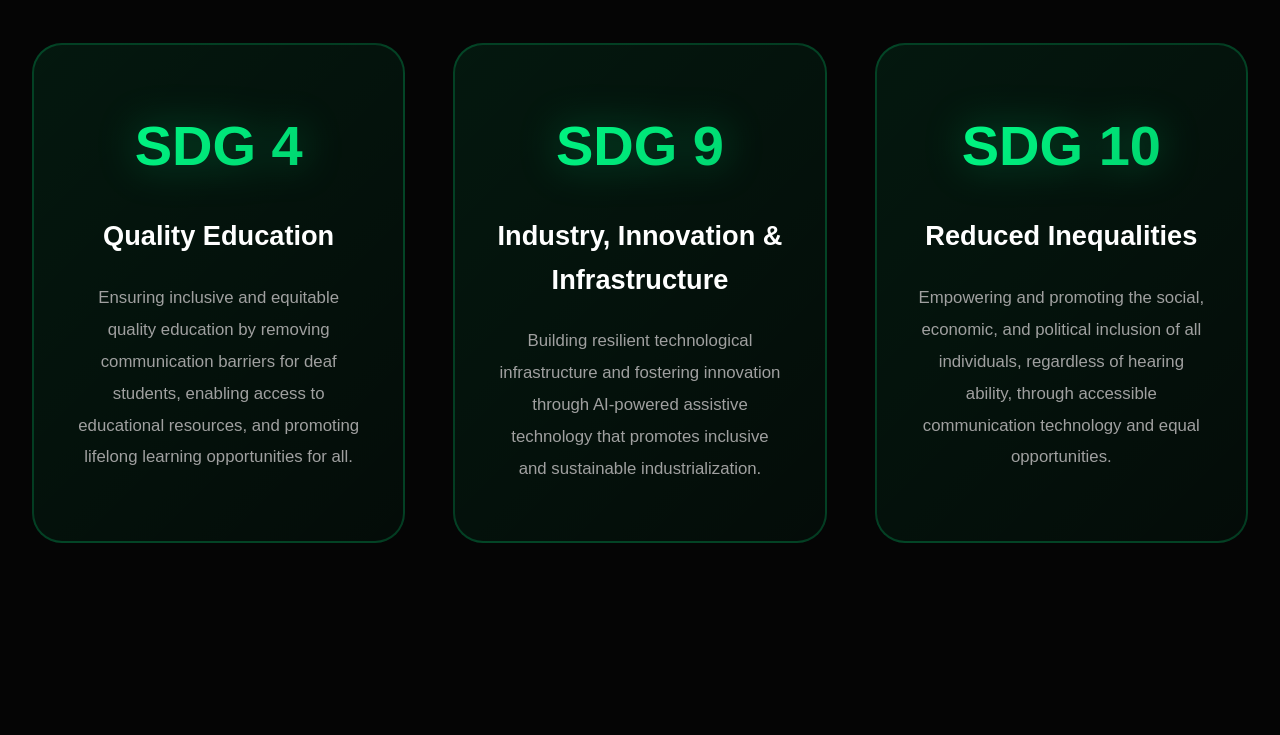
==== commit d1f938b3: "copywriting stuff and added new page for future work and new images for sensors" ====
--- a/index.html
+++ b/index.html
@@ -1090,7 +1090,7 @@
                 </div>
                 
                 <div class="stat-card">
-                    <span class="stat-number">100+</span>
+                    <span class="stat-number">4</span>
                     <span class="stat-label">Signs Recognized</span>
                 </div>
                 
@@ -1141,9 +1141,7 @@
 
                 <ul class="feature-list">
                     <li>Optimized machine-learning model for real-time sensor data processing</li>
-                    <li>Random Forest–based classification for reliable gesture recognition</li>
-                    <li>Quantized models for faster performance on low-power devices</li>
-                    <li>Edge-based processing with no cloud dependency</li>
+                    <li>Local processing with no cloud dependency</li>
                     <li>Consistent accuracy with ultra-low response time</li>
                 </ul>
             </div>
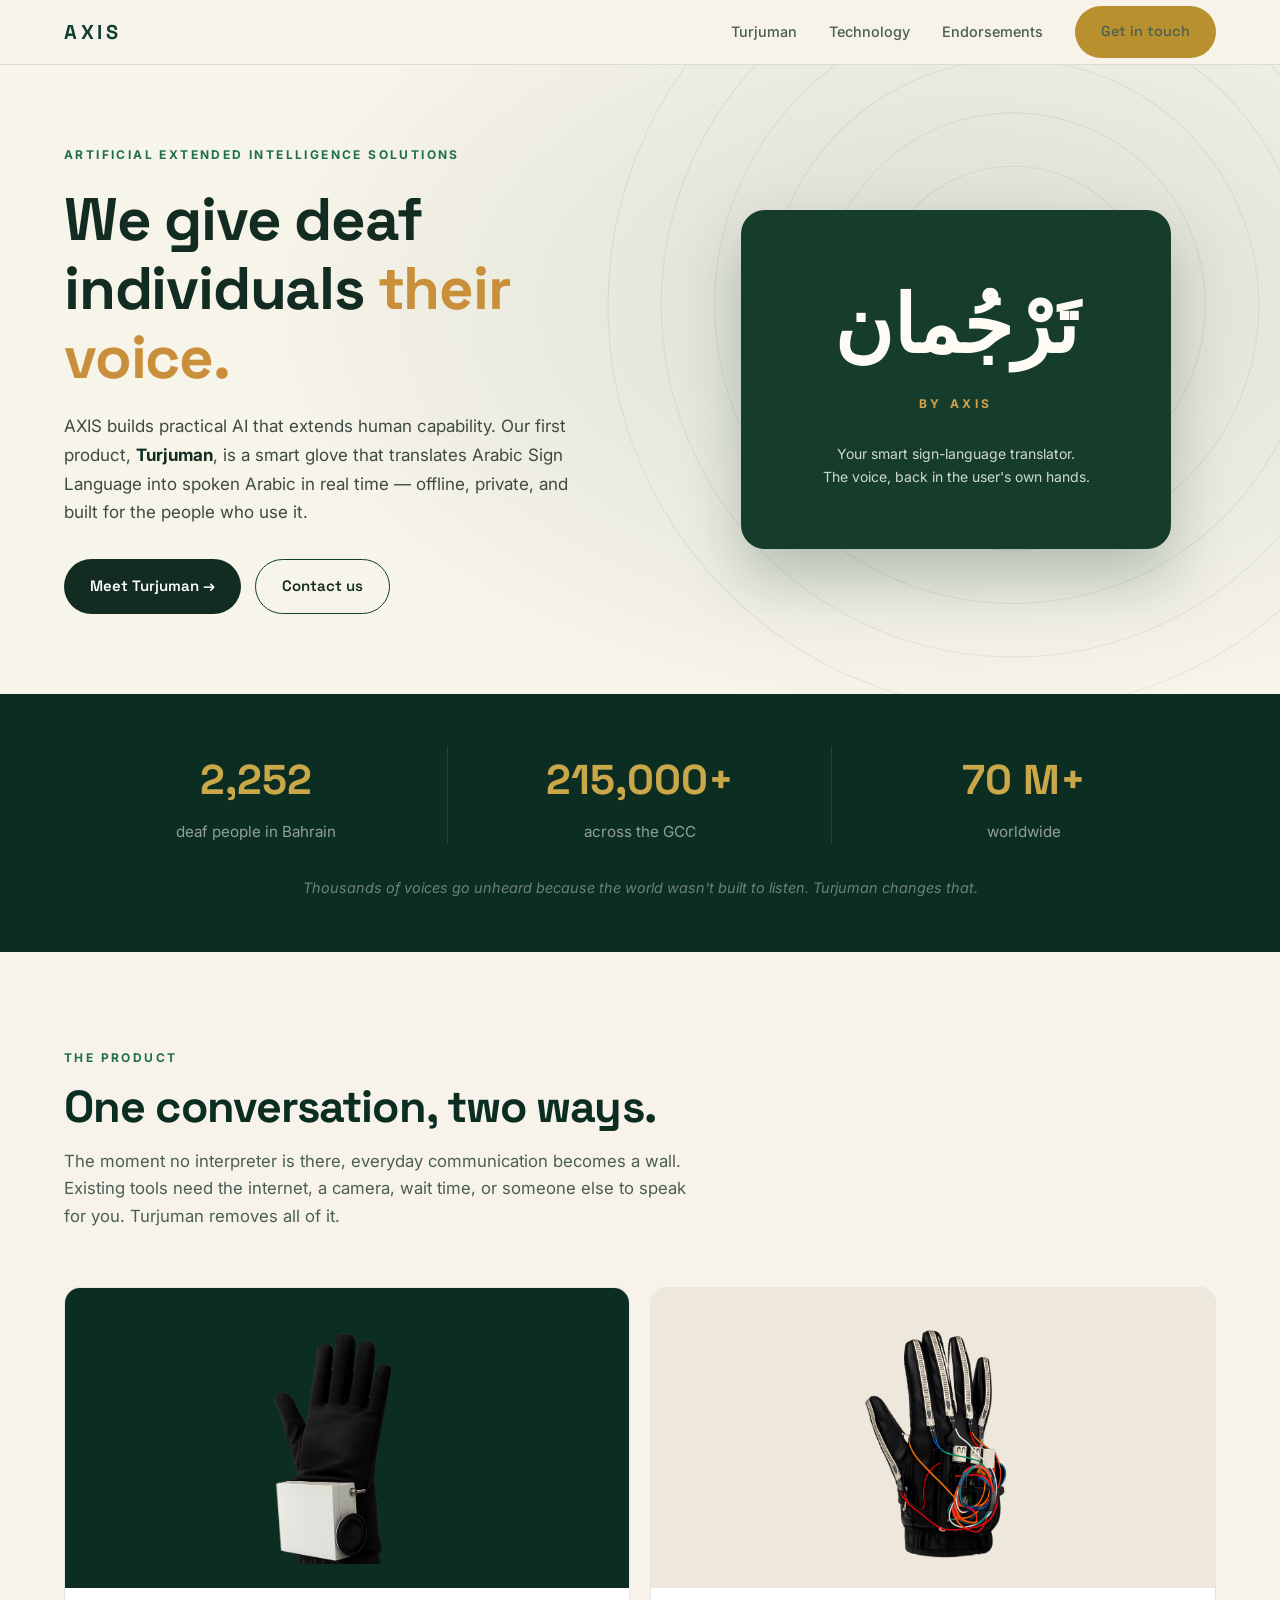
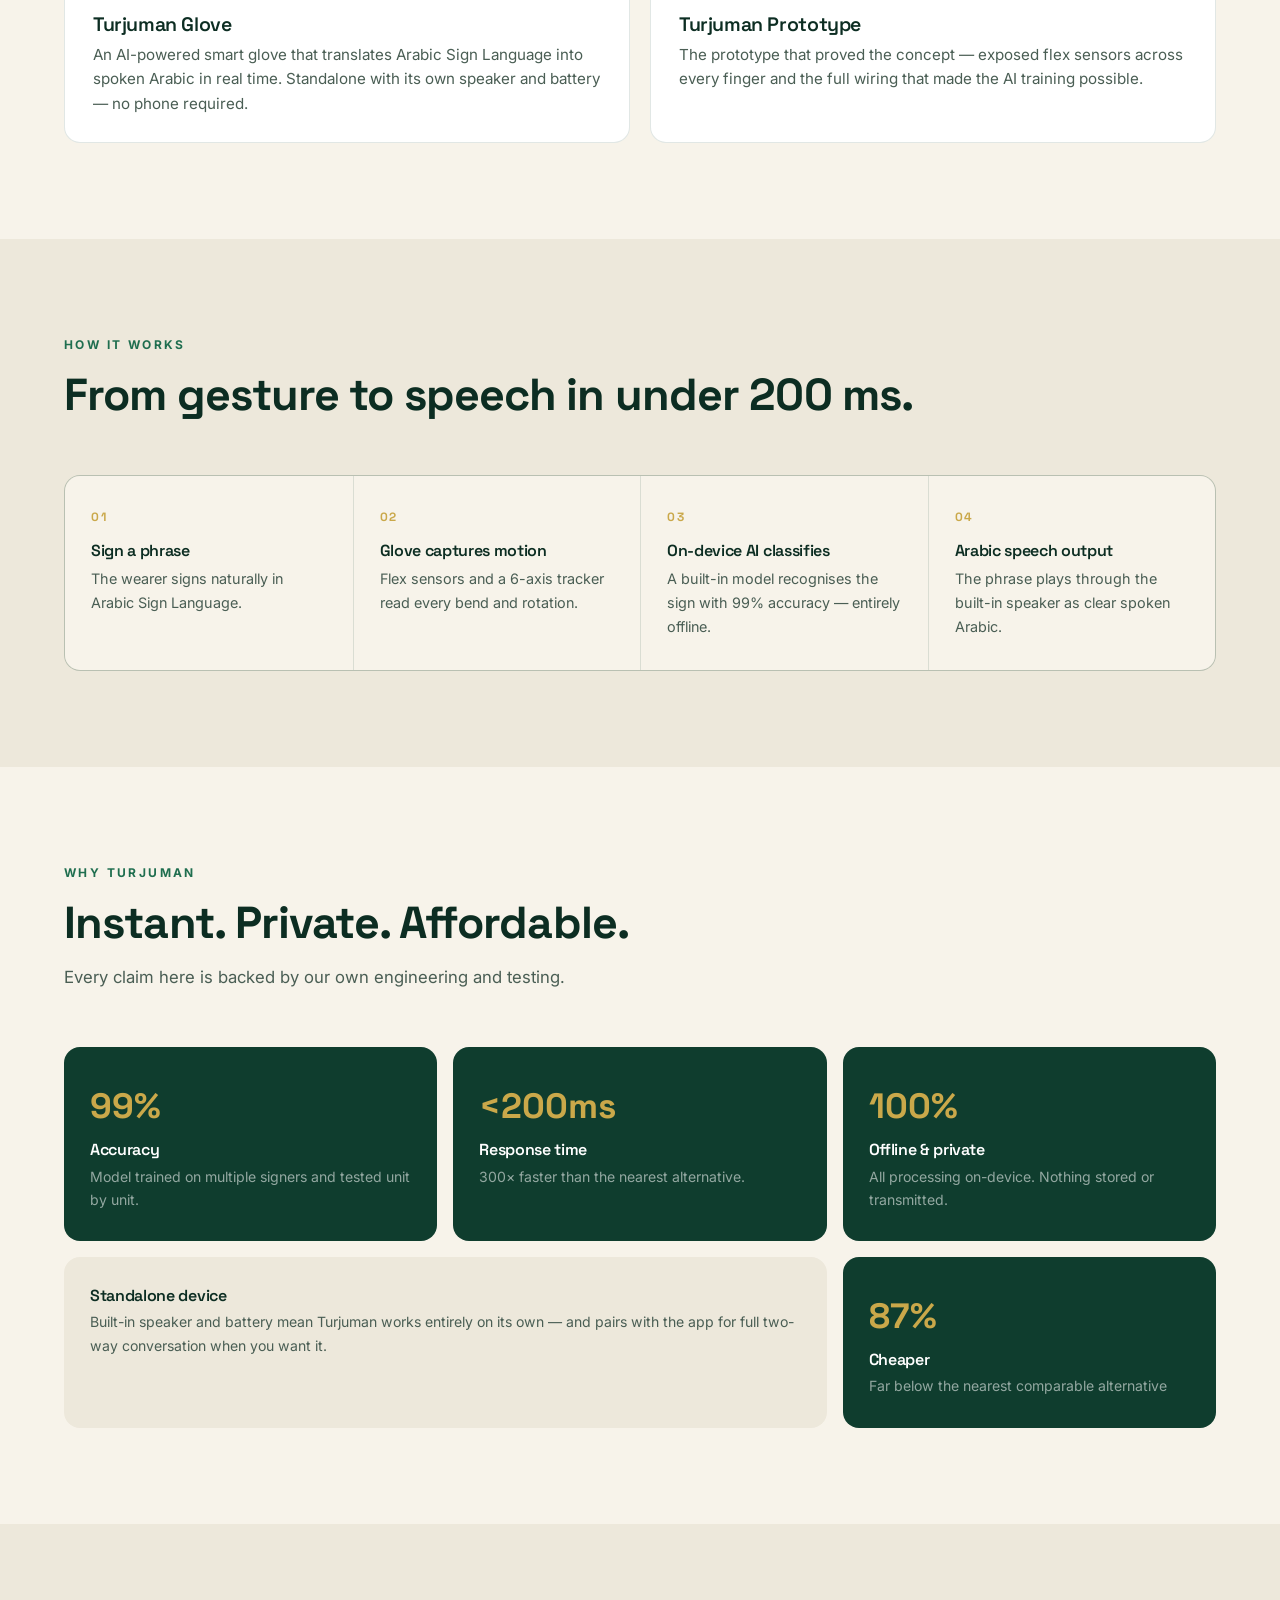
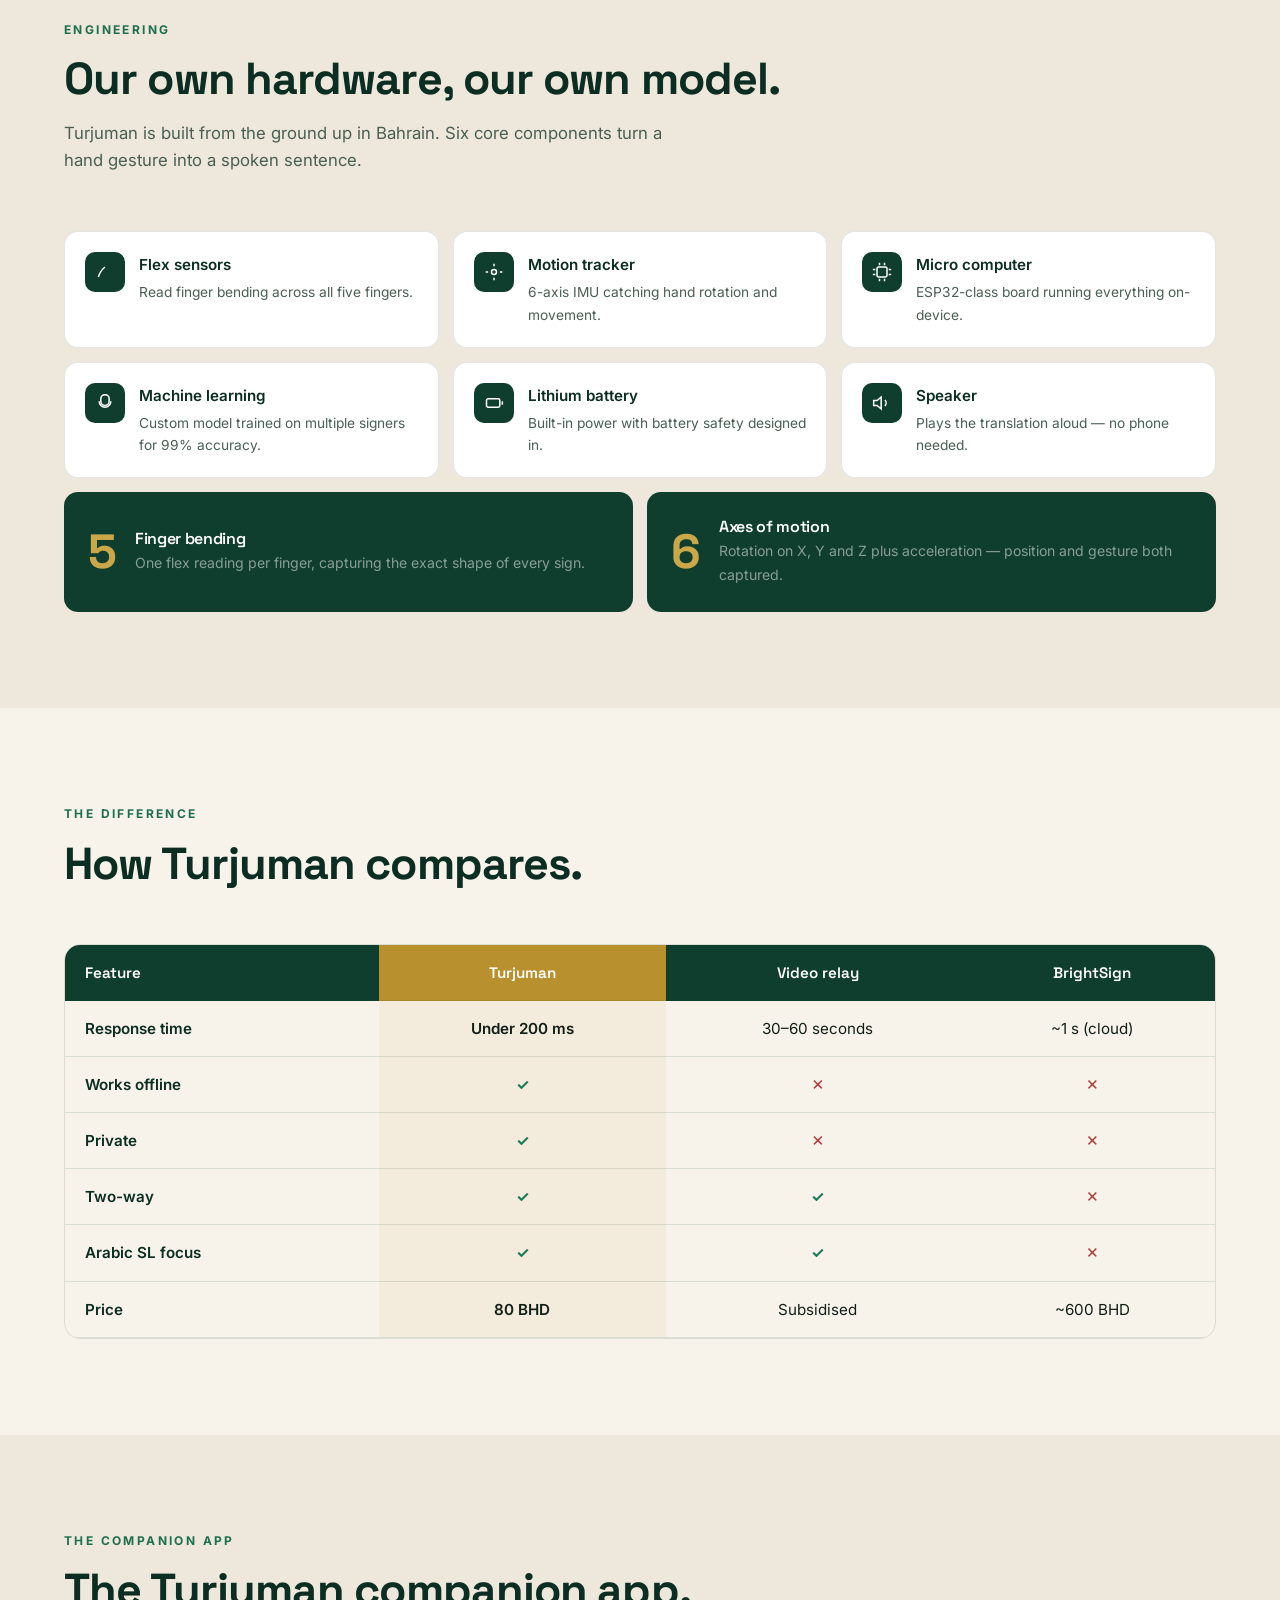
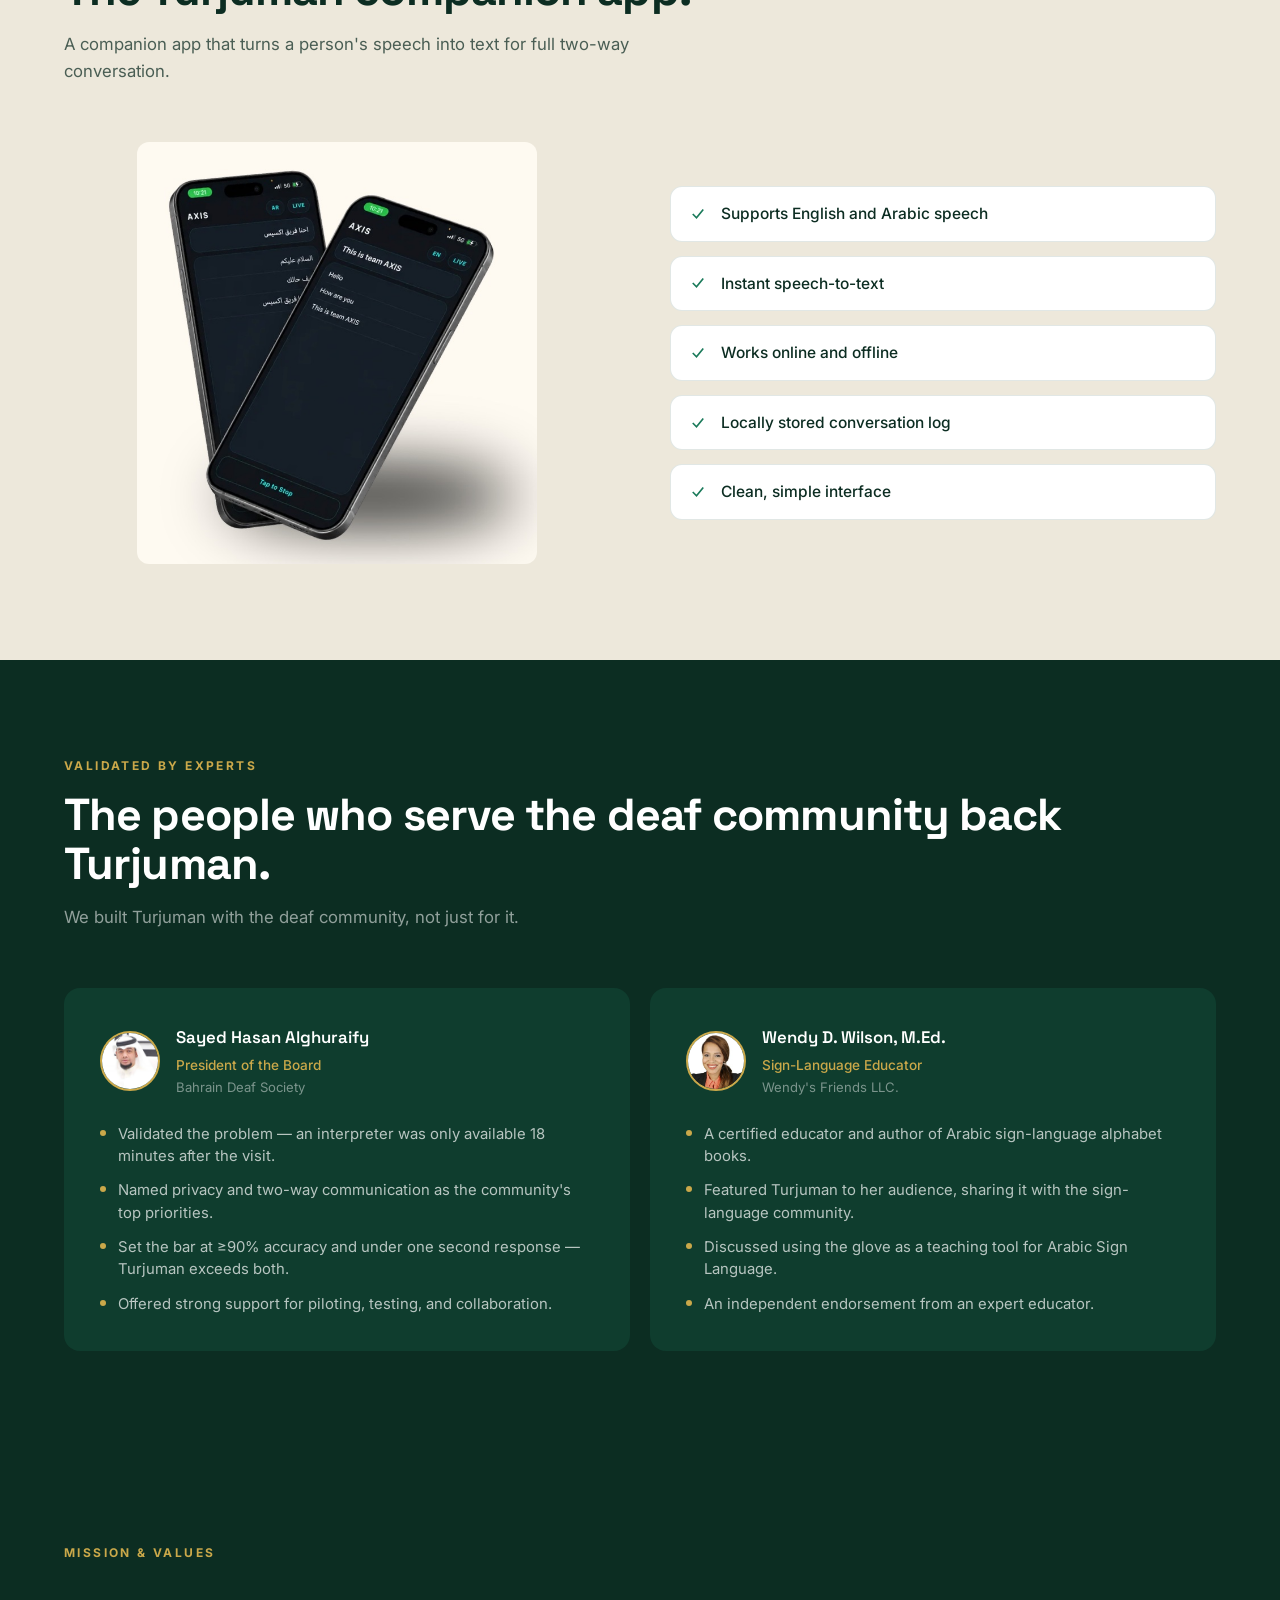
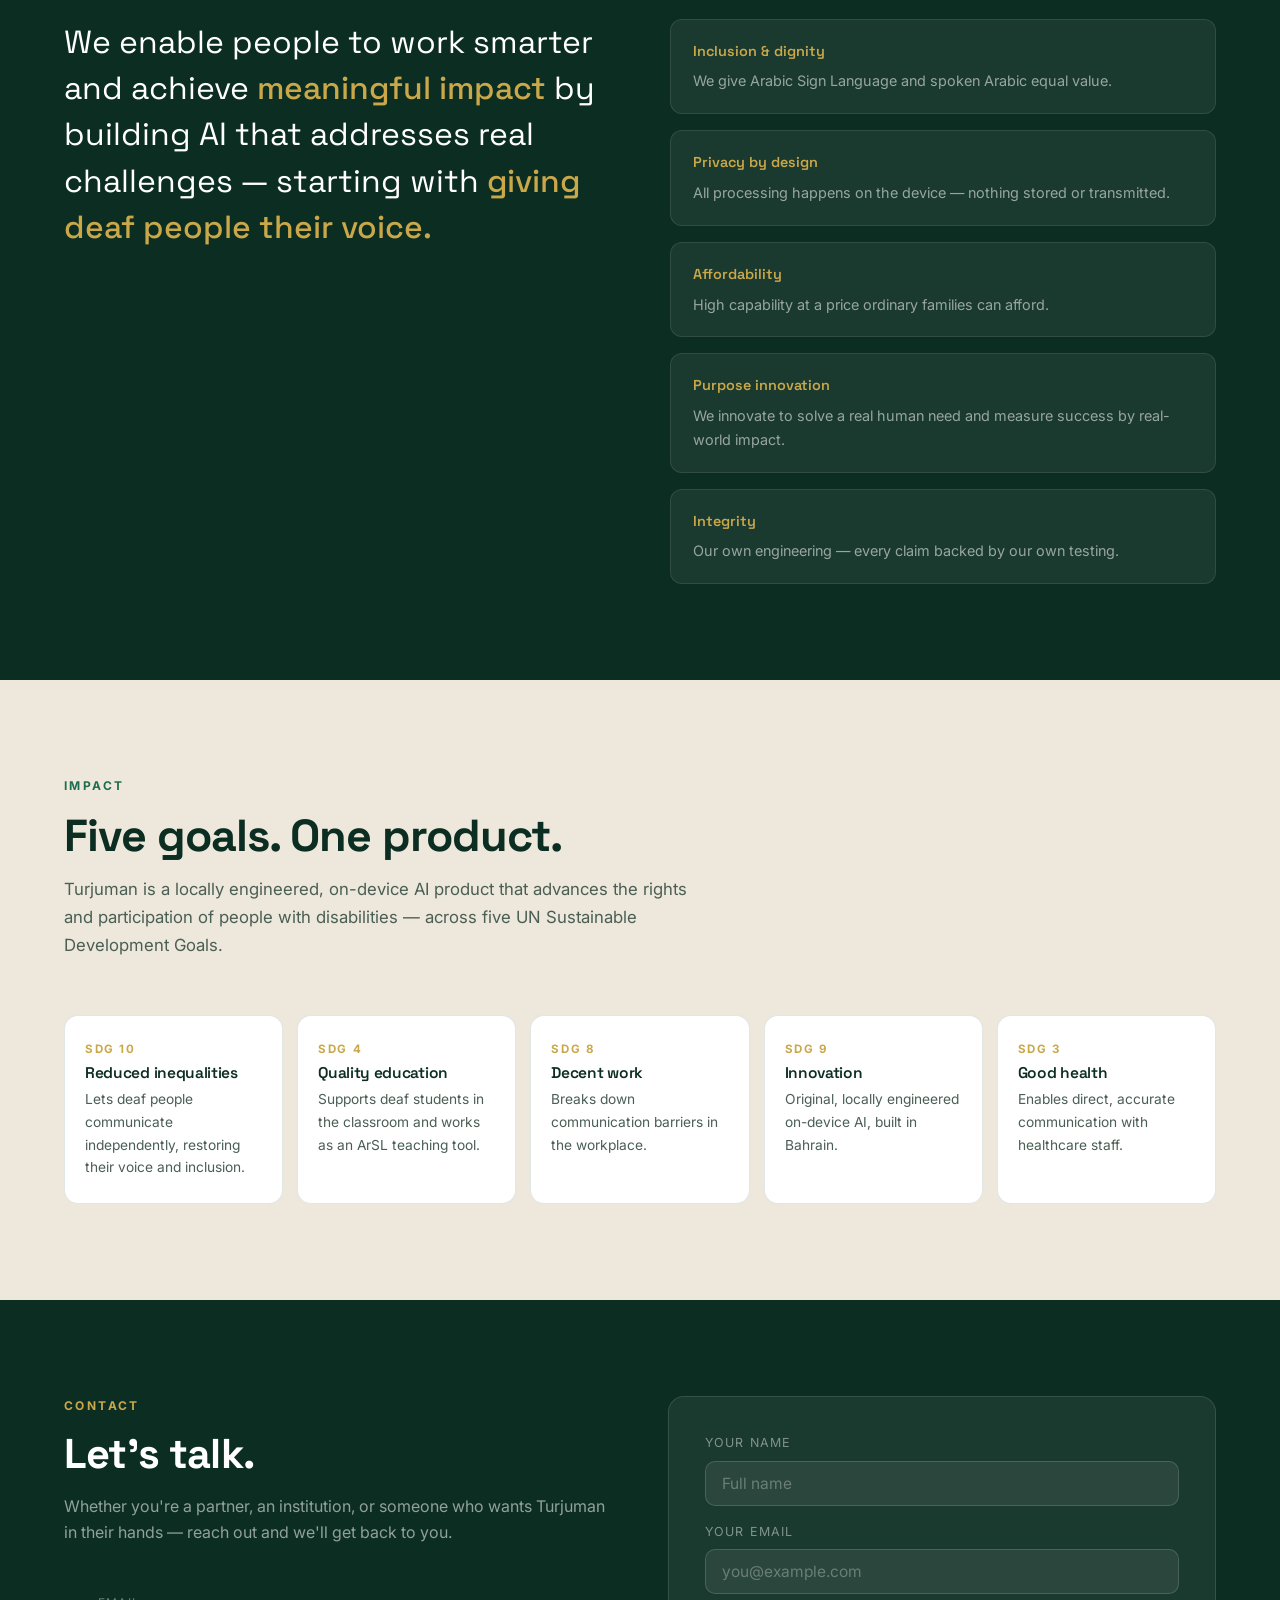
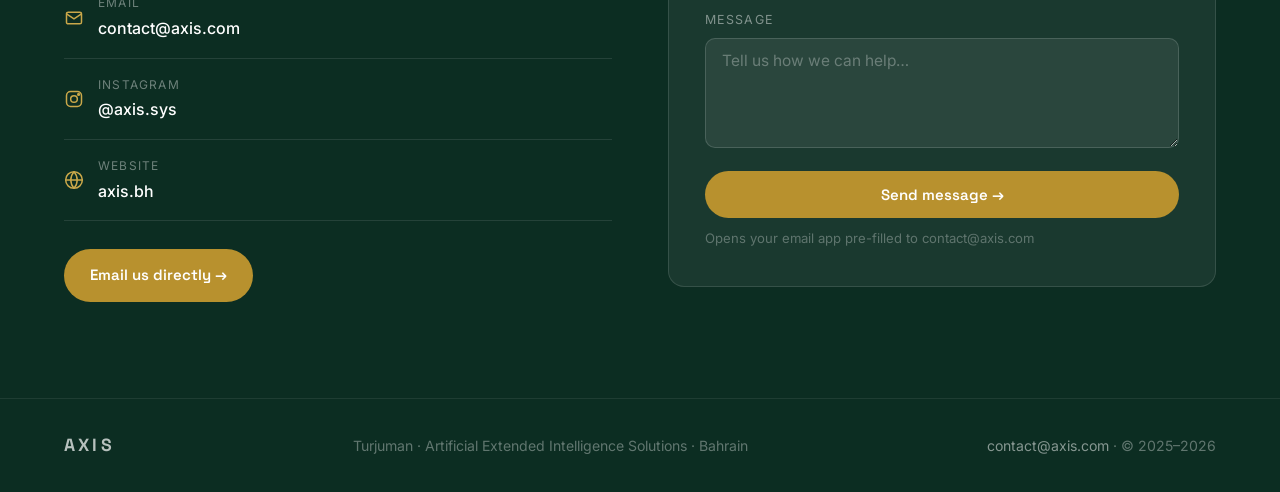
==== commit 9163cc87: "new website landing page" ====
--- a/index.html
+++ b/index.html
@@ -1,1274 +1,730 @@
 <!DOCTYPE html>
 <html lang="en">
 <head>
-    <meta charset="UTF-8">
-    <meta name="viewport" content="width=device-width, initial-scale=1.0">
-    <title>AXIS - Breaking Barriers with AI</title>
-    <style>
-        * {
-            margin: 0;
-            padding: 0;
-            box-sizing: border-box;
-        }
-
-        :root {
-            --primary-green: #00ff88;
-            --green-glow: #00ff8850;
-            --dark-bg: #0a0a0a;
-            --darker-bg: #050505;
-            --light-bg: #ffffff;
-            --text-primary: #ffffff;
-            --text-secondary: #a0a0a0;
-            --card-bg: rgba(255, 255, 255, 0.03);
-        }
-
-        body {
-            font-family: 'Inter', -apple-system, BlinkMacSystemFont, 'Segoe UI', sans-serif;
-            background: var(--dark-bg);
-            color: var(--text-primary);
-            overflow-x: hidden;
-            line-height: 1.6;
-        }
-
-        html {
-            scroll-behavior: smooth;
-        }
-
-        /* Navigation */
-        .navbar {
-            position: fixed;
-            top: 0;
-            left: 0;
-            width: 100%;
-            z-index: 1000;
-            padding: 1.5rem 3rem;
-            background: rgba(10, 10, 10, 0.8);
-            backdrop-filter: blur(20px);
-            border-bottom: 1px solid rgba(0, 255, 136, 0.1);
-            transition: all 0.3s ease;
-        }
-
-        .navbar.scrolled {
-            padding: 1rem 3rem;
-            background: rgba(10, 10, 10, 0.95);
-            border-bottom: 1px solid rgba(0, 255, 136, 0.3);
-        }
-
-        .nav-container {
-            max-width: 1400px;
-            margin: 0 auto;
-            display: flex;
-            justify-content: space-between;
-            align-items: center;
-        }
-
-        .nav-logo {
-            font-size: 1.8rem;
-            font-weight: 900;
-            background: linear-gradient(135deg, var(--primary-green), #00cc6a);
-            -webkit-background-clip: text;
-            background-clip: text;
-            -webkit-text-fill-color: transparent;
-            letter-spacing: 0.1em;
-            position: relative;
-        }
-
-        .nav-logo::after {
-            content: '';
-            position: absolute;
-            bottom: -5px;
-            left: 0;
-            width: 0;
-            height: 2px;
-            background: var(--primary-green);
-            transition: width 0.3s ease;
-        }
-
-        .nav-logo:hover::after {
-            width: 100%;
-        }
-
-        .nav-menu {
-            display: flex;
-            gap: 3rem;
-            list-style: none;
-            align-items: center;
-        }
-
-        .nav-link {
-            color: var(--text-secondary);
-            text-decoration: none;
-            font-weight: 500;
-            font-size: 0.95rem;
-            letter-spacing: 0.05em;
-            text-transform: uppercase;
-            position: relative;
-            transition: color 0.3s ease;
-            padding: 0.5rem 0;
-        }
-
-        .nav-link::before {
-            content: '';
-            position: absolute;
-            bottom: 0;
-            left: 50%;
-            transform: translateX(-50%);
-            width: 0;
-            height: 2px;
-            background: var(--primary-green);
-            transition: width 0.3s ease;
-        }
-
-        .nav-link:hover,
-        .nav-link.active {
-            color: var(--primary-green);
-        }
-
-        .nav-link:hover::before,
-        .nav-link.active::before {
-            width: 100%;
-        }
-
-        /* Hero Section */
-        .hero {
-            position: relative;
-            height: 100vh;
-            display: flex;
-            align-items: center;
-            justify-content: center;
-            overflow: hidden;
-        }
-
-        .hero-background {
-            position: absolute;
-            top: 0;
-            left: 0;
-            width: 100%;
-            height: 100%;
-            background: radial-gradient(ellipse at center, #1a1a1a 0%, #0a0a0a 70%);
-            z-index: 1;
-        }
-
-        /* Animated Grid Background */
-        .grid-background {
-            position: absolute;
-            top: 0;
-            left: 0;
-            width: 100%;
-            height: 100%;
-            background-image: 
-                linear-gradient(rgba(0, 255, 136, 0.03) 1px, transparent 1px),
-                linear-gradient(90deg, rgba(0, 255, 136, 0.03) 1px, transparent 1px);
-            background-size: 50px 50px;
-            z-index: 1;
-            animation: gridMove 20s linear infinite;
-            transform: perspective(500px) rotateX(60deg);
-            transform-origin: center top;
-        }
-
-        @keyframes gridMove {
-            0% { transform: perspective(500px) rotateX(60deg) translateY(0); }
-            100% { transform: perspective(500px) rotateX(60deg) translateY(50px); }
-        }
-
-        /* Floating Particles */
-        .particles {
-            position: absolute;
-            top: 0;
-            left: 0;
-            width: 100%;
-            height: 100%;
-            z-index: 2;
-            overflow: hidden;
-        }
-
-        .particle {
-            position: absolute;
-            width: 3px;
-            height: 3px;
-            background: var(--primary-green);
-            border-radius: 50%;
-            opacity: 0.6;
-            animation: float 10s infinite;
-            box-shadow: 0 0 10px var(--green-glow);
-        }
-
-        @keyframes float {
-            0%, 100% { transform: translateY(0) translateX(0); opacity: 0; }
-            10% { opacity: 0.6; }
-            90% { opacity: 0.6; }
-            100% { transform: translateY(-100vh) translateX(50px); opacity: 0; }
-        }
-
-        .hero-gif-container {
+<meta charset="UTF-8"/>
+<meta name="viewport" content="width=device-width,initial-scale=1.0"/>
+<title>AXIS — Turjuman</title>
+<meta name="description" content="Turjuman is a smart glove that translates Arabic Sign Language into spoken Arabic in real time — offline, private, and affordable."/>
+<link rel="preconnect" href="https://fonts.googleapis.com">
+<link rel="preconnect" href="https://fonts.gstatic.com" crossorigin>
+<link href="https://fonts.googleapis.com/css2?family=Space+Grotesk:wght@400;500;600;700&family=Inter:wght@400;500;600&family=Noto+Naskh+Arabic:wght@700&display=swap" rel="stylesheet">
+<style>
+*{box-sizing:border-box;margin:0;padding:0}
+html{scroll-behavior:smooth}
+:root{
+  --g900:#0c2d22;--g800:#0f3d2e;--g700:#155c43;--teal:#1a7a5a;
+  --cream:#f7f3ea;--cream2:#ede8db;--gold:#b8912e;--goldsft:#caa84a;
+  --ink:#111f18;--muted:#4a5e54;--line:rgba(15,61,46,.12);
+  --r:16px;--maxw:1160px;
+}
+body{font-family:'Inter',system-ui,sans-serif;background:var(--cream);color:var(--ink);line-height:1.65;-webkit-font-smoothing:antialiased;overflow-x:hidden}
+h1,h2,h3,h4{font-family:'Space Grotesk',sans-serif;letter-spacing:-.02em;line-height:1.08}
+a{color:inherit;text-decoration:none}
+img{display:block}
+.w{max-width:var(--maxw);margin:0 auto;padding:0 32px}
+.label{font-size:.72rem;font-weight:600;letter-spacing:.22em;text-transform:uppercase;color:var(--teal)}
+.label.light{color:var(--goldsft)}
+
+/* NAV */
+nav.bar{position:sticky;top:0;z-index:100;background:rgba(247,243,234,.9);backdrop-filter:blur(12px);border-bottom:1px solid var(--line)}
+.nav-inner{display:flex;align-items:center;justify-content:space-between;height:64px}
+.logo{font-family:'Space Grotesk';font-weight:700;font-size:1.25rem;letter-spacing:.18em;color:var(--g800)}
+.navlinks{display:flex;align-items:center;gap:32px}
+.navlinks a{font-size:.9rem;color:var(--muted);font-weight:500;transition:color .15s}
+.navlinks a:hover{color:var(--g800)}
+.btn{display:inline-flex;align-items:center;gap:7px;font-family:'Space Grotesk';font-weight:600;font-size:.9rem;padding:10px 20px;border-radius:100px;cursor:pointer;border:none;transition:transform .15s,filter .15s}
+.btn-gold{background:var(--gold);color:#fff}
+.btn-gold:hover{filter:brightness(1.08);transform:translateY(-1px)}
+.btn-dark{background:var(--g800);color:var(--cream)}
+.btn-dark:hover{background:var(--g900);transform:translateY(-1px)}
+.btn-outline{border:1.5px solid var(--g800)!important;color:var(--g800);background:transparent}
+.btn-outline:hover{background:var(--g800);color:var(--cream)}
+.hamburger{display:none;background:none;border:0;cursor:pointer;flex-direction:column;gap:5px;padding:4px}
+.hamburger span{display:block;width:22px;height:2px;background:var(--g800);border-radius:2px}
+
+/* HERO */
+.hero{padding:88px 0 72px;position:relative;overflow:hidden}
+.hero-bg{position:absolute;inset:0;pointer-events:none;z-index:0}
+.hero-grid{display:grid;grid-template-columns:1fr 1fr;gap:56px;align-items:center;position:relative;z-index:1}
+.hero-text .label{margin-bottom:20px}
+.hero-text h1{font-size:clamp(2.8rem,5.5vw,4.4rem);font-weight:700;color:var(--g900);margin-bottom:20px}
+.hero-text h1 em{color:var(--gold);font-style:normal}
+.hero-text p{font-size:1.1rem;color:var(--muted);max-width:28em;margin-bottom:32px}
+.hero-ctas{display:flex;gap:12px;flex-wrap:wrap}
+.hero-visual{position:relative}
+.glove-hero{width:100%;max-width:480px;margin:0 auto;border-radius:24px;overflow:hidden;background:var(--g800);aspect-ratio:4/5;display:flex;align-items:center;justify-content:center}
+.glove-hero img{width:100%;height:100%;object-fit:contain;padding:20px}
+.turjuman-badge{position:absolute;bottom:-16px;left:50%;transform:translateX(-50%);background:var(--cream);border:1px solid var(--line);border-radius:100px;padding:10px 22px;white-space:nowrap;box-shadow:0 8px 30px rgba(15,61,46,.12);display:flex;align-items:center;gap:10px}
+.turjuman-badge .ar{font-family:'Noto Naskh Arabic',serif;font-weight:700;font-size:1.35rem;color:var(--g800);direction:rtl}
+.turjuman-badge .by{font-size:.7rem;letter-spacing:.18em;color:var(--goldsft);font-weight:600}
+
+/* STATS */
+.stats-bar{background:var(--g900);padding:52px 0}
+.stats-inner{display:grid;grid-template-columns:repeat(3,1fr);divide-x:1px solid rgba(255,255,255,.1)}
+.stat{text-align:center;padding:0 24px;border-right:1px solid rgba(255,255,255,.1)}
+.stat:last-child{border-right:0}
+.stat .n{font-family:'Space Grotesk';font-weight:700;font-size:2.6rem;color:var(--goldsft)}
+.stat .d{color:rgba(255,255,255,.55);font-size:.95rem;margin-top:4px}
+.stats-note{text-align:center;color:rgba(255,255,255,.4);font-size:.9rem;margin-top:32px;font-style:italic}
+
+/* SECTION */
+section{padding:96px 0}
+section.alt{background:var(--cream2)}
+section.dark{background:var(--g900)}
+.sec-intro{margin-bottom:56px}
+.sec-intro h2{font-size:clamp(2rem,4vw,2.8rem);font-weight:700;color:var(--g900);margin:14px 0 16px}
+.sec-intro p{font-size:1.05rem;color:var(--muted);max-width:38em}
+section.dark .sec-intro h2{color:#fff}
+section.dark .sec-intro p{color:rgba(255,255,255,.55)}
+
+/* PRODUCT CARDS */
+.product-grid{display:grid;grid-template-columns:1fr 1fr;gap:20px}
+.prod-card{border-radius:var(--r);overflow:hidden;border:1px solid var(--line);background:#fff}
+.prod-img{background:var(--g900);height:300px;display:flex;align-items:center;justify-content:center;overflow:hidden}
+.prod-img img{width:100%;height:100%;object-fit:contain;padding:24px}
+.prod-img.light{background:var(--cream2)}
+.prod-info{padding:26px 28px}
+.prod-info h3{font-size:1.22rem;font-weight:600;color:var(--g900);margin-bottom:8px}
+.prod-info p{font-size:.95rem;color:var(--muted);line-height:1.6}
+
+/* HOW IT WORKS */
+.steps{display:grid;grid-template-columns:repeat(4,1fr);gap:0;background:var(--line);border:1px solid var(--line);border-radius:var(--r);overflow:hidden}
+.step{background:var(--cream);padding:32px 26px;position:relative}
+.step+.step{border-left:1px solid var(--line)}
+.step .num{font-family:'Space Grotesk';font-size:.75rem;font-weight:700;letter-spacing:.14em;color:var(--goldsft);margin-bottom:14px}
+.step h3{font-size:1rem;font-weight:600;color:var(--g900);margin-bottom:8px}
+.step p{font-size:.9rem;color:var(--muted)}
+
+/* FEATURES */
+.feat-grid{display:grid;grid-template-columns:repeat(3,1fr);gap:16px}
+.feat{border-radius:var(--r);padding:30px 26px;background:var(--g800);color:#fff}
+.feat .big{font-family:'Space Grotesk';font-weight:700;font-size:2.2rem;color:var(--goldsft);margin-bottom:6px}
+.feat h3{font-size:1rem;font-weight:600;margin-bottom:6px}
+.feat p{font-size:.88rem;color:rgba(255,255,255,.55)}
+.feat.wide{grid-column:span 2;background:var(--cream2);color:var(--ink)}
+.feat.wide h3{color:var(--g900)}
+.feat.wide p{color:var(--muted)}
+
+/* ENGINEERING */
+.eng-grid{display:grid;grid-template-columns:repeat(3,1fr);gap:14px}
+.comp-card{display:flex;gap:14px;align-items:flex-start;padding:20px;border-radius:14px;background:#fff;border:1px solid var(--line)}
+.comp-icon{width:40px;height:40px;flex:none;border-radius:10px;background:var(--g800);display:grid;place-items:center;color:#fff}
+.comp-icon svg{width:20px;height:20px}
+.comp-title{font-weight:600;font-size:.95rem;color:var(--g900);margin-bottom:4px}
+.comp-desc{font-size:.86rem;color:var(--muted)}
+.sensor-row{display:grid;grid-template-columns:1fr 1fr;gap:14px;margin-top:14px}
+.sensor{padding:26px 24px;border-radius:14px;background:var(--g800);color:#fff;display:flex;align-items:center;gap:18px}
+.sensor .big{font-family:'Space Grotesk';font-weight:700;font-size:3rem;color:var(--goldsft);line-height:1;flex:none}
+.sensor h3{font-size:1rem;font-weight:600;margin-bottom:4px}
+.sensor p{font-size:.88rem;color:rgba(255,255,255,.5)}
+
+/* COMPARE */
+.tbl-wrap{overflow-x:auto;border-radius:var(--r);border:1px solid var(--line)}
+table{border-collapse:collapse;width:100%;min-width:520px;font-size:.95rem}
+th,td{padding:15px 20px;text-align:center;border-bottom:1px solid var(--line)}
+thead th{background:var(--g800);color:#fff;font-family:'Space Grotesk';font-weight:600}
+thead th:first-child{text-align:left;border-radius:0}
+thead th.us{background:var(--gold);color:#fff}
+tbody th{text-align:left;font-weight:600;color:var(--g900);font-family:'Inter'}
+td.us{background:rgba(184,145,46,.08);font-weight:600}
+.y{color:var(--teal);font-weight:700}
+.n{color:#b23535;font-weight:700}
+
+/* APP SECTION */
+.app-layout{display:grid;grid-template-columns:1fr 1fr;gap:60px;align-items:center}
+.app-img{position:relative}
+.app-img img{width:100%;max-width:400px;margin:0 auto;border-radius:12px}
+.app-features{list-style:none;display:flex;flex-direction:column;gap:14px}
+.app-features li{display:flex;align-items:center;gap:14px;padding:14px 18px;border-radius:12px;background:#fff;border:1px solid var(--line);font-size:.97rem;font-weight:500;color:var(--g900)}
+.app-features li svg{width:18px;height:18px;color:var(--teal);flex:none}
+
+/* ENDORSEMENTS */
+.end-grid{display:grid;grid-template-columns:1fr 1fr;gap:20px}
+.end-card{padding:36px;border-radius:var(--r);background:var(--g800);color:#fff}
+.end-head{display:flex;align-items:center;gap:16px;margin-bottom:24px}
+.end-head img{width:60px;height:60px;border-radius:50%;object-fit:cover;border:2px solid var(--goldsft);flex:none}
+.end-name{font-family:'Space Grotesk';font-weight:600;font-size:1.05rem}
+.end-role{color:var(--goldsft);font-size:.85rem;font-weight:500;margin-top:2px}
+.end-org{color:rgba(255,255,255,.45);font-size:.82rem;margin-top:1px}
+.end-pts{list-style:none;display:flex;flex-direction:column;gap:12px}
+.end-pts li{display:flex;gap:12px;font-size:.93rem;color:rgba(255,255,255,.7);line-height:1.5}
+.end-pts li::before{content:'';width:6px;height:6px;border-radius:50%;background:var(--goldsft);flex:none;margin-top:7px}
+
+/* MISSION */
+.mission-layout{display:grid;grid-template-columns:1fr 1fr;gap:60px}
+.mission-q{font-family:'Space Grotesk';font-size:clamp(1.4rem,3vw,2rem);font-weight:400;color:#fff;line-height:1.45;max-width:22em}
+.mission-q strong{color:var(--goldsft);font-weight:500}
+.vals{display:grid;grid-template-columns:1fr;gap:16px}
+.val{padding:20px 22px;border-radius:12px;background:rgba(255,255,255,.06);border:1px solid rgba(255,255,255,.1)}
+.val-name{font-family:'Space Grotesk';font-weight:600;color:var(--goldsft);font-size:.9rem;margin-bottom:6px}
+.val-desc{font-size:.9rem;color:rgba(255,255,255,.55)}
+
+/* IMPACT */
+.sdg-grid{display:grid;grid-template-columns:repeat(5,1fr);gap:14px}
+.sdg{padding:24px 20px;border-radius:14px;background:#fff;border:1px solid var(--line)}
+.sdg .sn{font-size:.72rem;font-weight:700;letter-spacing:.14em;color:var(--goldsft);margin-bottom:6px}
+.sdg h3{font-size:.97rem;font-weight:600;color:var(--g900);margin-bottom:6px}
+.sdg p{font-size:.86rem;color:var(--muted)}
+
+/* CONTACT */
+.contact-layout{display:grid;grid-template-columns:1fr 1fr;gap:56px;align-items:start}
+.contact-left h2{font-size:clamp(1.8rem,3.5vw,2.6rem);font-weight:700;color:#fff;margin:14px 0 16px}
+.contact-left p{color:rgba(255,255,255,.55);margin-bottom:32px}
+.cinfo{display:flex;flex-direction:column;gap:0}
+.cinfo-row{display:flex;align-items:center;gap:14px;padding:16px 0;border-bottom:1px solid rgba(255,255,255,.1)}
+.cinfo-row svg{width:20px;height:20px;color:var(--goldsft);flex:none}
+.cinfo-k{font-size:.75rem;letter-spacing:.1em;text-transform:uppercase;color:rgba(255,255,255,.4);margin-bottom:2px}
+.cinfo-v{font-size:1rem;color:#fff;font-weight:500}
+.cinfo-v a:hover{color:var(--goldsft)}
+.mbtn{margin-top:28px}
+.contact-form{background:rgba(255,255,255,.06);border:1px solid rgba(255,255,255,.12);border-radius:var(--r);padding:36px}
+.field{margin-bottom:16px}
+.field label{display:block;font-size:.78rem;letter-spacing:.09em;text-transform:uppercase;color:rgba(255,255,255,.45);margin-bottom:7px}
+.field input,.field textarea{width:100%;padding:12px 16px;border-radius:10px;border:1px solid rgba(255,255,255,.15);background:rgba(255,255,255,.07);color:#fff;font-family:inherit;font-size:.97rem;transition:border .2s,background .2s}
+.field input::placeholder,.field textarea::placeholder{color:rgba(255,255,255,.3)}
+.field input:focus,.field textarea:focus{outline:none;border-color:var(--goldsft);background:rgba(255,255,255,.1)}
+.field textarea{resize:vertical;min-height:110px}
+.form-note{font-size:.82rem;color:rgba(255,255,255,.3);margin-top:10px}
+
+/* FOOTER */
+footer{background:var(--g900);border-top:1px solid rgba(255,255,255,.08);padding:32px 0}
+.foot{display:flex;justify-content:space-between;align-items:center;flex-wrap:wrap;gap:16px}
+.foot-logo{font-family:'Space Grotesk';font-weight:700;font-size:1.1rem;letter-spacing:.18em;color:rgba(255,255,255,.7)}
+.foot p{font-size:.88rem;color:rgba(255,255,255,.35)}
+.foot a{color:rgba(255,255,255,.5)}
+.foot a:hover{color:var(--goldsft)}
+
+/* MOBILE */
+@media(max-width:900px){
+  .hero-grid,.product-grid,.app-layout,.end-grid,.mission-layout,.contact-layout{grid-template-columns:1fr;gap:32px}
+  .feat-grid,.eng-grid{grid-template-columns:1fr 1fr}
+  .feat.wide,.sensor-row{grid-column:span 2}
+  .sdg-grid{grid-template-columns:repeat(3,1fr)}
+  .steps{grid-template-columns:1fr 1fr}
+  .step+.step{border-left:0;border-top:1px solid var(--line)}
+  .stats-inner{grid-template-columns:1fr}
+  .stat{border-right:0;border-bottom:1px solid rgba(255,255,255,.1);padding:20px 0}
+}
+@media(max-width:600px){
+  .navlinks{display:none;position:absolute;top:64px;left:0;right:0;background:var(--cream);flex-direction:column;padding:8px 0;border-bottom:1px solid var(--line)}
+  .navlinks.open{display:flex}
+  .navlinks a,.navlinks .btn{padding:12px 24px;border-radius:0;width:100%;justify-content:flex-start}
+  .hamburger{display:flex}
+  .feat-grid,.eng-grid,.sensor-row{grid-template-columns:1fr}
+  .feat.wide{grid-column:span 1}
+  .sdg-grid{grid-template-columns:1fr 1fr}
+  .steps{grid-template-columns:1fr}
+  section{padding:64px 0}
+  .w{padding:0 20px}
+}
+
+/* REVEAL */
+.r{opacity:0;transform:translateY(18px);transition:opacity .65s ease,transform .65s ease}
+.r.in{opacity:1;transform:none}
+</style>
+</head>
+<body>
+
+<!-- NAV -->
+<nav class="bar">
+  <div class="w nav-inner">
+    <span class="logo">AXIS</span>
+    <div class="navlinks" id="nl">
+      <a href="#product">Turjuman</a>
+      <a href="#tech">Technology</a>
+      <a href="#endorsements">Endorsements</a>
+      <a href="#contact" class="btn btn-gold">Get in touch</a>
+    </div>
+    <button class="hamburger" id="hbg" aria-label="Menu"><span></span><span></span><span></span></button>
+  </div>
+</nav>
+
+<!-- HERO -->
+<section class="hero" id="top">
+<svg class="hero-bg" viewBox="0 0 1200 700" preserveAspectRatio="xMidYMid slice" xmlns="http://www.w3.org/2000/svg" aria-hidden="true">
+<defs>
+  <radialGradient id="rg" cx="75%" cy="40%" r="55%"><stop offset="0%" stop-color="#0f3d2e" stop-opacity=".13"/><stop offset="100%" stop-color="#0f3d2e" stop-opacity="0"/></radialGradient>
+</defs>
+<rect width="1200" height="700" fill="url(#rg)"/>
+<g fill="none" stroke="#0f3d2e" stroke-opacity="0.08">
+  <circle cx="950" cy="280" r="80"/>
+  <circle cx="950" cy="280" r="130"/>
+  <circle cx="950" cy="280" r="180"/>
+  <circle cx="950" cy="280" r="230"/>
+  <circle cx="950" cy="280" r="280"/>
+  <circle cx="950" cy="280" r="330"/>
+  <circle cx="950" cy="280" r="380"/>
+</g>
+</svg>
+<div class="w">
+<div class="hero-grid">
+<div class="hero-text r">
+<div class="label">Artificial Extended Intelligence Solutions</div>
+<h1>We give deaf individuals <em>their voice.</em></h1>
+<p>AXIS builds practical AI that extends human capability. Our first product, <strong>Turjuman</strong>, is a smart glove that translates Arabic Sign Language into spoken Arabic in real time — offline, private, and built for the people who use it.</p>
+<div class="hero-ctas">
+<a href="#product" class="btn btn-dark">Meet Turjuman →</a>
+<a href="#contact" class="btn btn-outline">Contact us</a>
+</div>
+</div>
+<div class="hero-visual r">
+<div class="turjuman-card">
+<span class="ar">تَرْجُمان</span>
+<span class="by">BY AXIS</span>
+<p class="card-text">Your smart sign-language translator.<br>The voice, back in the user's own hands.</p>
+</div>
+</div>
+</div>
+</div>
+</section>
+
+<style>
+  .hero {
+  position: relative;
+  background-color: #f7f4e9;
+  padding: 80px 0;
+  overflow: hidden;
+}
+
+.hero-bg {
   position: absolute;
-  top: 50%;
-  left: 50%;
-  width: 80vw;
-  height: 80vh;
-  transform: translate(-50%, -50%);
-  z-index: 2;
-  opacity: 0.1;
-  overflow: hidden;
-}
-
-
-.hero-video {
+  top: 0;
+  left: 0;
   width: 100%;
   height: 100%;
-  object-fit: cover;
-  filter: blur(0px);
-}
-
-
-
-        .hero-content {
-            position: relative;
-            z-index: 3;
-            text-align: center;
-            padding: 2rem;
-            max-width: 1200px;
-        }
-
-
-
-
-        .logo-placeholder::before {
-            content: '';
-            position: absolute;
-            top: -10px;
-            left: -10px;
-            right: -10px;
-            bottom: -10px;
-            background: linear-gradient(135deg, var(--primary-green), #00cc6a);
-            border-radius: 35px;
-            z-index: -1;
-            opacity: 0.3;
-            filter: blur(20px);
-        }
-
-        @keyframes logoFloat {
-            0%, 100% { 
-                transform: translateY(0) rotateY(0deg);
-                box-shadow: 0 0 60px rgba(0, 255, 136, 0.5), 0 20px 60px rgba(0, 255, 136, 0.3);
-            }
-            50% { 
-                transform: translateY(-20px) rotateY(5deg);
-                box-shadow: 0 0 80px rgba(0, 255, 136, 0.7), 0 30px 80px rgba(0, 255, 136, 0.4);
-            }
-        }
-
-        .hero-title {
-            font-size: 7rem;
-            font-weight: 900;
-            margin-bottom: 1.5rem;
-            background: linear-gradient(135deg, var(--text-primary) 0%, var(--primary-green) 50%, var(--text-primary) 100%);
-            background-size: 200% 200%;
-            -webkit-background-clip: text;
-            background-clip: text;
-            -webkit-text-fill-color: transparent;
-            animation: fadeInUp 1s ease-out 0.3s both, gradientShift 8s ease infinite;
-            letter-spacing: 0.05em;
-            text-shadow: 0 0 80px rgba(0, 255, 136, 0.5);
-        }
-
-        @keyframes gradientShift {
-            0%, 100% { background-position: 0% 50%; }
-            50% { background-position: 100% 50%; }
-        }
-
-        .hero-tagline {
-            font-size: 1.4rem;
-            color: var(--text-secondary);
-            margin-bottom: 3rem;
-            animation: fadeInUp 1s ease-out 0.6s both;
-            max-width: 700px;
-            margin-left: auto;
-            margin-right: auto;
-            font-weight: 300;
-            line-height: 1.8;
-        }
-
-        .cta-button {
-            display: inline-block;
-            padding: 1.3rem 3.5rem;
-            background: linear-gradient(135deg, var(--primary-green), #00cc6a);
-            color: var(--dark-bg);
-            text-decoration: none;
-            border-radius: 50px;
-            font-weight: 700;
-            font-size: 1rem;
-            letter-spacing: 0.1em;
-            text-transform: uppercase;
-            transition: all 0.4s ease;
-            animation: fadeInUp 1s ease-out 0.9s both;
-            position: relative;
-            overflow: hidden;
-            box-shadow: 0 10px 40px rgba(0, 255, 136, 0.3);
-        }
-
-        .cta-button::before {
-            content: '';
-            position: absolute;
-            top: 50%;
-            left: 50%;
-            width: 0;
-            height: 0;
-            background: rgba(255, 255, 255, 0.3);
-            border-radius: 50%;
-            transform: translate(-50%, -50%);
-            transition: width 0.6s, height 0.6s;
-        }
-
-        .cta-button:hover::before {
-            width: 400px;
-            height: 400px;
-        }
-
-        .cta-button:hover {
-            transform: translateY(-5px) scale(1.05);
-            box-shadow: 0 20px 60px rgba(0, 255, 136, 0.5);
-        }
-
-        @keyframes fadeInUp {
-            from {
-                opacity: 0;
-                transform: translateY(40px);
-            }
-            to {
-                opacity: 1;
-                transform: translateY(0);
-            }
-        }
-
-        @keyframes fadeInDown {
-            from {
-                opacity: 0;
-                transform: translateY(-40px);
-            }
-            to {
-                opacity: 1;
-                transform: translateY(0);
-            }
-        }
-
-        .scroll-indicator {
-            position: absolute;
-            bottom: 3rem;
-            left: 50%;
-            transform: translateX(-50%);
-            z-index: 3;
-            animation: bounce 2s infinite;
-        }
-
-        @keyframes bounce {
-            0%, 20%, 50%, 80%, 100% { transform: translateX(-50%) translateY(0); }
-            40% { transform: translateX(-50%) translateY(-15px); }
-            60% { transform: translateX(-50%) translateY(-8px); }
-        }
-
-        .scroll-indicator svg {
-            width: 35px;
-            height: 35px;
-            stroke: var(--primary-green);
-            fill: none;
-            stroke-width: 2;
-            filter: drop-shadow(0 0 10px var(--green-glow));
-        }
-
-        /* Content Sections */
-        .section {
-            padding: 10rem 2rem;
-            position: relative;
-        }
-
-        .container {
-            max-width: 1300px;
-            margin: 0 auto;
-        }
-
-        .section-header {
-            text-align: center;
-            margin-bottom: 6rem;
-        }
-
-        .section-label {
-            display: inline-block;
-            padding: 0.5rem 1.5rem;
-            background: rgba(0, 255, 136, 0.1);
-            border: 1px solid rgba(0, 255, 136, 0.3);
-            border-radius: 50px;
-            color: var(--primary-green);
-            font-size: 0.85rem;
-            font-weight: 600;
-            letter-spacing: 0.15em;
-            text-transform: uppercase;
-            margin-bottom: 1.5rem;
-        }
-
-        .section-title {
-            font-size: 4rem;
-            font-weight: 900;
-            margin-bottom: 1.5rem;
-            background: linear-gradient(135deg, var(--text-primary), var(--primary-green));
-            -webkit-background-clip: text;
-            background-clip: text;
-            -webkit-text-fill-color: transparent;
-            letter-spacing: -0.02em;
-        }
-
-        .section-subtitle {
-            font-size: 1.3rem;
-            color: var(--text-secondary);
-            max-width: 800px;
-            margin: 0 auto;
-            font-weight: 300;
-            line-height: 1.8;
-        }
-
-        /* Problem Section */
-        .problem-section {
-            background: linear-gradient(180deg, var(--dark-bg) 0%, #0d0d0d 50%, var(--dark-bg) 100%);
-            position: relative;
-            overflow: hidden;
-        }
-
-        .problem-section::before {
-            content: '';
-            position: absolute;
-            top: 0;
-            left: -50%;
-            width: 200%;
-            height: 100%;
-            background: radial-gradient(ellipse at center, rgba(0, 255, 136, 0.05) 0%, transparent 70%);
-            animation: breathe 8s ease-in-out infinite;
-        }
-
-        @keyframes breathe {
-            0%, 100% { transform: scale(1); opacity: 0.5; }
-            50% { transform: scale(1.1); opacity: 0.8; }
-        }
-
-        .problem-grid {
-            display: grid;
-            grid-template-columns: repeat(auto-fit, minmax(350px, 1fr));
-            gap: 2.5rem;
-            margin-top: 4rem;
-            position: relative;
-        }
-
-        .problem-card {
-            background: var(--card-bg);
-            padding: 3rem;
-            border-radius: 25px;
-            border: 1px solid rgba(0, 255, 136, 0.1);
-            transition: all 0.5s cubic-bezier(0.175, 0.885, 0.32, 1.275);
-            position: relative;
-            overflow: hidden;
-            transform-style: preserve-3d;
-        }
-
-        .problem-card::before {
-            content: '';
-            position: absolute;
-            top: 0;
-            left: 0;
-            width: 100%;
-            height: 100%;
-            background: linear-gradient(135deg, transparent, rgba(0, 255, 136, 0.08));
-            opacity: 0;
-            transition: opacity 0.5s ease;
-        }
-
-        .problem-card::after {
-            content: '';
-            position: absolute;
-            top: -2px;
-            left: -2px;
-            right: -2px;
-            bottom: -2px;
-            background: linear-gradient(135deg, var(--primary-green), #00cc6a);
-            border-radius: 25px;
-            z-index: -1;
-            opacity: 0;
-            transition: opacity 0.5s ease;
-        }
-
-        .problem-card:hover::before {
-            opacity: 1;
-        }
-
-        .problem-card:hover::after {
-            opacity: 1;
-        }
-
-        .problem-card:hover {
-            transform: translateY(-15px) translateZ(20px);
-            box-shadow: 0 30px 80px rgba(0, 255, 136, 0.3);
-        }
-
-        .problem-icon {
-            width: 70px;
-            height: 70px;
-            background: linear-gradient(135deg, var(--primary-green), #00cc6a);
-            border-radius: 20px;
-            display: flex;
-            align-items: center;
-            justify-content: center;
-            margin-bottom: 2rem;
-            font-size: 2rem;
-            box-shadow: 0 10px 30px rgba(0, 255, 136, 0.3);
-            transition: transform 0.5s ease;
-        }
-
-        .problem-card:hover .problem-icon {
-            transform: rotateY(180deg);
-        }
-
-        .problem-card h3 {
-            font-size: 1.6rem;
-            margin-bottom: 1rem;
-            color: var(--text-primary);
-            font-weight: 700;
-        }
-
-        .problem-card p {
-            color: var(--text-secondary);
-            line-height: 1.9;
-            font-size: 1.05rem;
-        }
-
-        /* Solution Section */
-        .solution-section {
-            background: var(--darker-bg);
-            position: relative;
-        }
-
-        .solution-content {
-            display: grid;
-            grid-template-columns: 1.2fr 1fr;
-            gap: 5rem;
-            align-items: center;
-        }
-
-        .solution-image {
-    width: 80%;
-    height: 80%;
-    background: linear-gradient(135deg, rgba(0, 255, 136, 0.1), rgba(0, 255, 136, 0.05));
-    border-radius: 30px;
-    display: flex;
-    align-items: center;
+  z-index: 0;
+}
+
+.w {
+  max-width: 1200px;
+  margin: 0 auto;
+  padding: 0 24px;
+  position: relative;
+  z-index: 1;
+}
+
+.hero-grid {
+  display: grid;
+  grid-template-columns: 1.1fr 1fr;
+  gap: 60px;
+  align-items: center;
+}
+
+.label {
+  font-size: 12px;
+  font-weight: 700;
+  letter-spacing: 0.2em;
+  text-transform: uppercase;
+  color: #1f6e4f;
+  margin-bottom: 16px;
+}
+
+.hero-text h1 {
+  font-size: 60px;
+  line-height: 1.15;
+  font-weight: 800;
+  color: #122c22;
+  margin: 0 0 20px;
+}
+
+.hero-text h1 em {
+  font-style: normal;
+  color: #c98f3a;
+}
+
+.hero-text p {
+  font-size: 17px;
+  line-height: 1.7;
+  color: #3d4a44;
+  max-width: 540px;
+  margin: 0 0 32px;
+}
+
+.hero-text p strong {
+  color: #122c22;
+}
+
+.hero-ctas {
+  display: flex;
+  gap: 14px;
+}
+
+.btn {
+  display: inline-flex;
+  align-items: center;
+  gap: 6px;
+  padding: 14px 26px;
+  border-radius: 999px;
+  font-weight: 600;
+  font-size: 15px;
+  text-decoration: none;
+  transition: all 0.2s ease;
+}
+
+.btn-dark {
+  background-color: #122c22;
+  color: #fff;
+}
+
+.btn-dark:hover {
+  background-color: #0a1c15;
+}
+
+.btn-outline {
+  background-color: transparent;
+  color: #122c22;
+  border: 1.5px solid #122c22;
+}
+
+.btn-outline:hover {
+  background-color: #122c22;
+  color: #fff;
+}
+
+.hero-visual {
+  display: flex;
+  justify-content: center;
+}
+
+.turjuman-card {
+  background-color: #163d2c;
+  border-radius: 24px;
+  padding: 60px 50px;
+  width: 100%;
+  max-width: 430px;
+  text-align: center;
+  box-shadow: 0 30px 60px rgba(15, 61, 46, 0.25);
+}
+
+.turjuman-card .ar {
+  display: block;
+  font-family: 'Amiri', 'Scheherazade New', serif;
+  font-size: 80px;
+  font-weight: bold;
+  color: #fdfbf3;
+  line-height: 1.4;
+}
+
+.turjuman-card .by {
+  display: block;
+  font-size: 12px;
+  font-weight: 700;
+  letter-spacing: 0.3em;
+  color: #d4a24e;
+  margin-top: 12px;
+  margin-bottom: 28px;
+}
+
+.turjuman-card .card-text {
+  font-size: 14px;
+  line-height: 1.7;
+  color: #cfd9d3;
+  margin: 0;
+}
+
+@media (max-width: 900px) {
+  .hero-grid {
+    grid-template-columns: 1fr;
+    text-align: center;
+  }
+  .hero-text p {
+    margin-left: auto;
+    margin-right: auto;
+  }
+  .hero-ctas {
     justify-content: center;
-    border: 2px solid rgba(0, 255, 136, 0.2);
-    position: relative;
-    overflow: hidden;
-    transform-style: preserve-3d;
-    transition: transform 0.5s ease;
-}
-
-        .solution-image:hover {
-            transform: perspective(1000px) rotateY(5deg);
-        }
-
-        .solution-image::before {
-            position: absolute;
-            font-size: 2.5rem;
-            font-weight: 900;
-            color: var(--primary-green);
-            opacity: 0.15;
-            letter-spacing: 0.2em;
-        }
-
-        .solution-image::after {
-            content: '';
-            position: absolute;
-            top: -50%;
-            left: -50%;
-            width: 10%;
-            height: 10%;
-            background: linear-gradient(45deg, transparent 30%, rgba(0, 255, 136, 0.1) 50%, transparent 70%);
-            animation: shimmer 3s infinite;
-        }
-
-        .solution-image img {
-    max-width: 120%;
-    max-height: 120%;
-    width: auto;
-    height: auto;
-    object-fit: contain;
-    display: block;
-    border-radius: 5%;
-}
-
-        @keyframes shimmer {
-            0% { transform: translateX(-100%) translateY(-100%) rotate(45deg); }
-            100% { transform: translateX(100%) translateY(100%) rotate(45deg); }
-        }
-
-        .solution-text h3 {
-            font-size: 2.3rem;
-            color: var(--primary-green);
-            margin-bottom: 1.5rem;
-            font-weight: 800;
-        }
-
-        .solution-text p {
-            color: var(--text-secondary);
-            margin-bottom: 1.8rem;
-            font-size: 1.1rem;
-            line-height: 2;
-        }
-
-        .feature-list {
-            list-style: none;
-            margin-top: 2.5rem;
-        }
-
-        .feature-list li {
-            padding: 1.2rem 0;
-            padding-left: 2.5rem;
-            position: relative;
-            color: var(--text-secondary);
-            font-size: 1.05rem;
-            transition: all 0.3s ease;
-        }
-
-        .feature-list li::before {
-            content: '';
-            position: absolute;
-            left: 0;
-            top: 50%;
-            transform: translateY(-50%);
-            width: 18px;
-            height: 18px;
-            background: linear-gradient(135deg, var(--primary-green), #00cc6a);
-            border-radius: 50%;
-            box-shadow: 0 0 15px var(--green-glow);
-        }
-
-        .feature-list li:hover {
-            color: var(--text-primary);
-            padding-left: 3rem;
-        }
-
-        /* Results Section */
-        .results-section {
-            background: var(--dark-bg);
-            position: relative;
-            overflow: hidden;
-        }
-
-        .results-section::before {
-            content: '';
-            position: absolute;
-            top: 50%;
-            left: 50%;
-            transform: translate(-50%, -50%);
-            width: 800px;
-            height: 800px;
-            background: radial-gradient(circle, rgba(0, 255, 136, 0.1) 0%, transparent 70%);
-            border-radius: 50%;
-        }
-
-        .stats-grid {
-            display: grid;
-            grid-template-columns: repeat(auto-fit, minmax(280px, 1fr));
-            gap: 3rem;
-            margin-top: 5rem;
-            position: relative;
-        }
-
-        .stat-card {
-            text-align: center;
-            padding: 4rem 2rem;
-            background: linear-gradient(135deg, rgba(0, 255, 136, 0.1), rgba(0, 255, 136, 0.05));
-            border-radius: 30px;
-            border: 2px solid rgba(0, 255, 136, 0.2);
-            transition: all 0.5s cubic-bezier(0.175, 0.885, 0.32, 1.275);
-            position: relative;
-            overflow: hidden;
-            transform-style: preserve-3d;
-        }
-
-        .stat-card::before {
-            content: '';
-            position: absolute;
-            top: 0;
-            left: 0;
-            width: 100%;
-            height: 100%;
-            background: linear-gradient(135deg, rgba(0, 255, 136, 0.2), transparent);
-            opacity: 0;
-            transition: opacity 0.5s ease;
-        }
-
-        .stat-card:hover::before {
-            opacity: 1;
-        }
-
-        .stat-card:hover {
-            transform: translateY(-20px) translateZ(30px) rotateZ(-2deg);
-            box-shadow: 0 40px 100px rgba(0, 255, 136, 0.4);
-            border-color: var(--primary-green);
-        }
-
-        .stat-number {
-            font-size: 5rem;
-            font-weight: 900;
-            background: linear-gradient(135deg, var(--primary-green), #00cc6a);
-            -webkit-background-clip: text;
-            background-clip: text;
-            -webkit-text-fill-color: transparent;
-            margin-bottom: 1rem;
-            display: block;
-            filter: drop-shadow(0 0 20px var(--green-glow));
-        }
-
-        .stat-label {
-            font-size: 1.1rem;
-            color: var(--text-secondary);
-            text-transform: uppercase;
-            letter-spacing: 0.15em;
-            font-weight: 600;
-        }
-
-        /* AI Section */
-        .ai-section {
-            background: linear-gradient(180deg, var(--dark-bg) 0%, #0d1117 100%);
-            position: relative;
-        }
-
-        .ai-content {
-            display: grid;
-            grid-template-columns: 1fr 1.2fr;
-            gap: 5rem;
-            align-items: center;
-        }
-
-        .ai-visual {
-            width: 100%;
-            height: 90%;
-            background: linear-gradient(135deg, rgba(0, 255, 136, 0.08), rgba(0, 255, 136, 0.03));
-            border-radius: 30px;
-            display: flex;
-            align-items: center;
-            justify-content: center;
-            position: relative;
-            overflow: hidden;
-            border: 2px solid rgba(0, 255, 136, 0.2);
-            transform-style: preserve-3d;
-            transition: transform 0.5s ease;
-        }
-        .ai-visual img {
-    width: 100%;
-    height: 100%;
-    object-fit: contain;
-    display: block;
-}
-
-        .ai-visual:hover {
-            transform: perspective(800px) rotateY(-5deg);
-        }
-
-        .ai-visual::before {
-            content: '';
-            position: absolute;
-            top: 50%;
-            left: 50%;
-            transform: translate(-50%, -50%);
-            width: 300px;
-            height: 300px;
-            background: radial-gradient(circle, var(--primary-green), transparent);
-            opacity: 0.1;
-            animation: pulse 3s ease-in-out infinite;
-        }
-
-        .ai-visual::after {
-            font-size: 3rem;
-            font-weight: 900;
-            color: var(--primary-green);
-            opacity: 0.15;
-            letter-spacing: 0.2em;
-        }
-
-        /* SDG Section */
-        .sdg-section {
-            background: var(--darker-bg);
-            padding: 10rem 2rem 12rem;
-            position: relative;
-        }
-
-        .sdg-grid {
-            display: grid;
-            grid-template-columns: repeat(auto-fit, minmax(350px, 1fr));
-            gap: 3rem;
-            margin-top: 5rem;
-        }
-
-        .sdg-card {
-            background: linear-gradient(135deg, rgba(0, 255, 136, 0.08), rgba(0, 255, 136, 0.03));
-            padding: 3.5rem 2.5rem;
-            border-radius: 30px;
-            border: 2px solid rgba(0, 255, 136, 0.2);
-            transition: all 0.5s cubic-bezier(0.175, 0.885, 0.32, 1.275);
-            text-align: center;
-            position: relative;
-            overflow: hidden;
-            transform-style: preserve-3d;
-        }
-
-        .sdg-card::before {
-            content: '';
-            position: absolute;
-            top: -100%;
-            left: 0;
-            width: 100%;
-            height: 100%;
-            background: linear-gradient(180deg, rgba(0, 255, 136, 0.2), transparent);
-            transition: top 0.5s ease;
-        }
-
-        .sdg-card:hover::before {
-            top: 0;
-        }
-
-        .sdg-card:hover {
-            transform: translateY(-15px) translateZ(30px) scale(1.02);
-            border-color: var(--primary-green);
-            background: linear-gradient(135deg, rgba(0, 255, 136, 0.15), rgba(0, 255, 136, 0.08));
-            box-shadow: 0 30px 80px rgba(0, 255, 136, 0.3);
-        }
-
-        .sdg-number {
-            font-size: 3.5rem;
-            font-weight: 900;
-            background: linear-gradient(135deg, var(--primary-green), #00cc6a);
-            -webkit-background-clip: text;
-            background-clip: text;
-            -webkit-text-fill-color: transparent;
-            margin-bottom: 1.5rem;
-            filter: drop-shadow(0 0 20px var(--green-glow));
-        }
-
-        .sdg-card h3 {
-            font-size: 1.7rem;
-            margin-bottom: 1.5rem;
-            color: var(--text-primary);
-            font-weight: 700;
-        }
-
-        .sdg-card p {
-            color: var(--text-secondary);
-            line-height: 1.9;
-            font-size: 1.05rem;
-        }
-
-        /* Responsive */
-        @media (max-width: 1024px) {
-            .solution-content,
-            .ai-content {
-                grid-template-columns: 1fr;
-                gap: 3rem;
-            }
-
-            .ai-content {
-                grid-template-columns: 1fr;
-            }
-
-            .ai-content > div:first-child {
-                order: 2;
-            }
-        }
-
-        @media (max-width: 768px) {
-            .navbar {
-                padding: 1rem 1.5rem;
-            }
-
-            .nav-menu {
-                gap: 1.5rem;
-            }
-
-            .nav-link {
-                font-size: 0.85rem;
-            }
-
-            .hero-title {
-                font-size: 4rem;
-            }
-
-            .hero-tagline {
-                font-size: 1.1rem;
-            }
-
-            .section-title {
-                font-size: 2.8rem;
-            }
-
-            .section {
-                padding: 6rem 1.5rem;
-            }
-
-            .stats-grid {
-                grid-template-columns: 1fr;
-            }
-
-            .problem-grid,
-            .sdg-grid {
-                grid-template-columns: 1fr;
-            }
-        }
-
-        /* Smooth Reveal Animations */
-        .reveal {
-            opacity: 0;
-            transform: translateY(60px);
-            transition: all 1s cubic-bezier(0.175, 0.885, 0.32, 1.275);
-        }
-
-        .reveal.active {
-            opacity: 1;
-            transform: translateY(0);
-        }
-    </style>
-</head>
-<body>
-    <!-- Navigation -->
-    <nav class="navbar" id="navbar">
-        <div class="nav-container">
-            <div class="nav-logo">
-            <img src="assets/logo-axis.png" style="width: 20%; height: auto;">
-
-            </div>
-            <ul class="nav-menu">
-                <li><a href="index.html" class="nav-link active">Home</a></li>
-                <li><a href="team.html" class="nav-link">Team</a></li>
-                <li><a href="contact.html" class="nav-link">Contact Us</a></li>
-                <li><a href="future.html" class="nav-link">Future Work</a></li>
-            </ul>
+  }
+  .hero-text h1 {
+    font-size: 40px;
+  }
+}
+</style>
+
+<!-- STATS -->
+<div class="stats-bar">
+  <div class="w">
+    <div class="stats-inner">
+      <div class="stat r"><div class="n">2,252</div><div class="d">deaf people in Bahrain</div></div>
+      <div class="stat r"><div class="n">215,000+</div><div class="d">across the GCC</div></div>
+      <div class="stat r"><div class="n">70 M+</div><div class="d">worldwide</div></div>
+    </div>
+    <p class="stats-note r">Thousands of voices go unheard because the world wasn't built to listen. Turjuman changes that.</p>
+  </div>
+</div>
+
+<!-- PRODUCT -->
+<section id="product">
+  <div class="w">
+    <div class="sec-intro r">
+      <div class="label">The product</div>
+      <h2>One conversation, two ways.</h2>
+      <p>The moment no interpreter is there, everyday communication becomes a wall. Existing tools need the internet, a camera, wait time, or someone else to speak for you. Turjuman removes all of it.</p>
+    </div>
+    <div class="product-grid">
+      <div class="prod-card r">
+        <div class="prod-img">
+          <img src="[data-uri]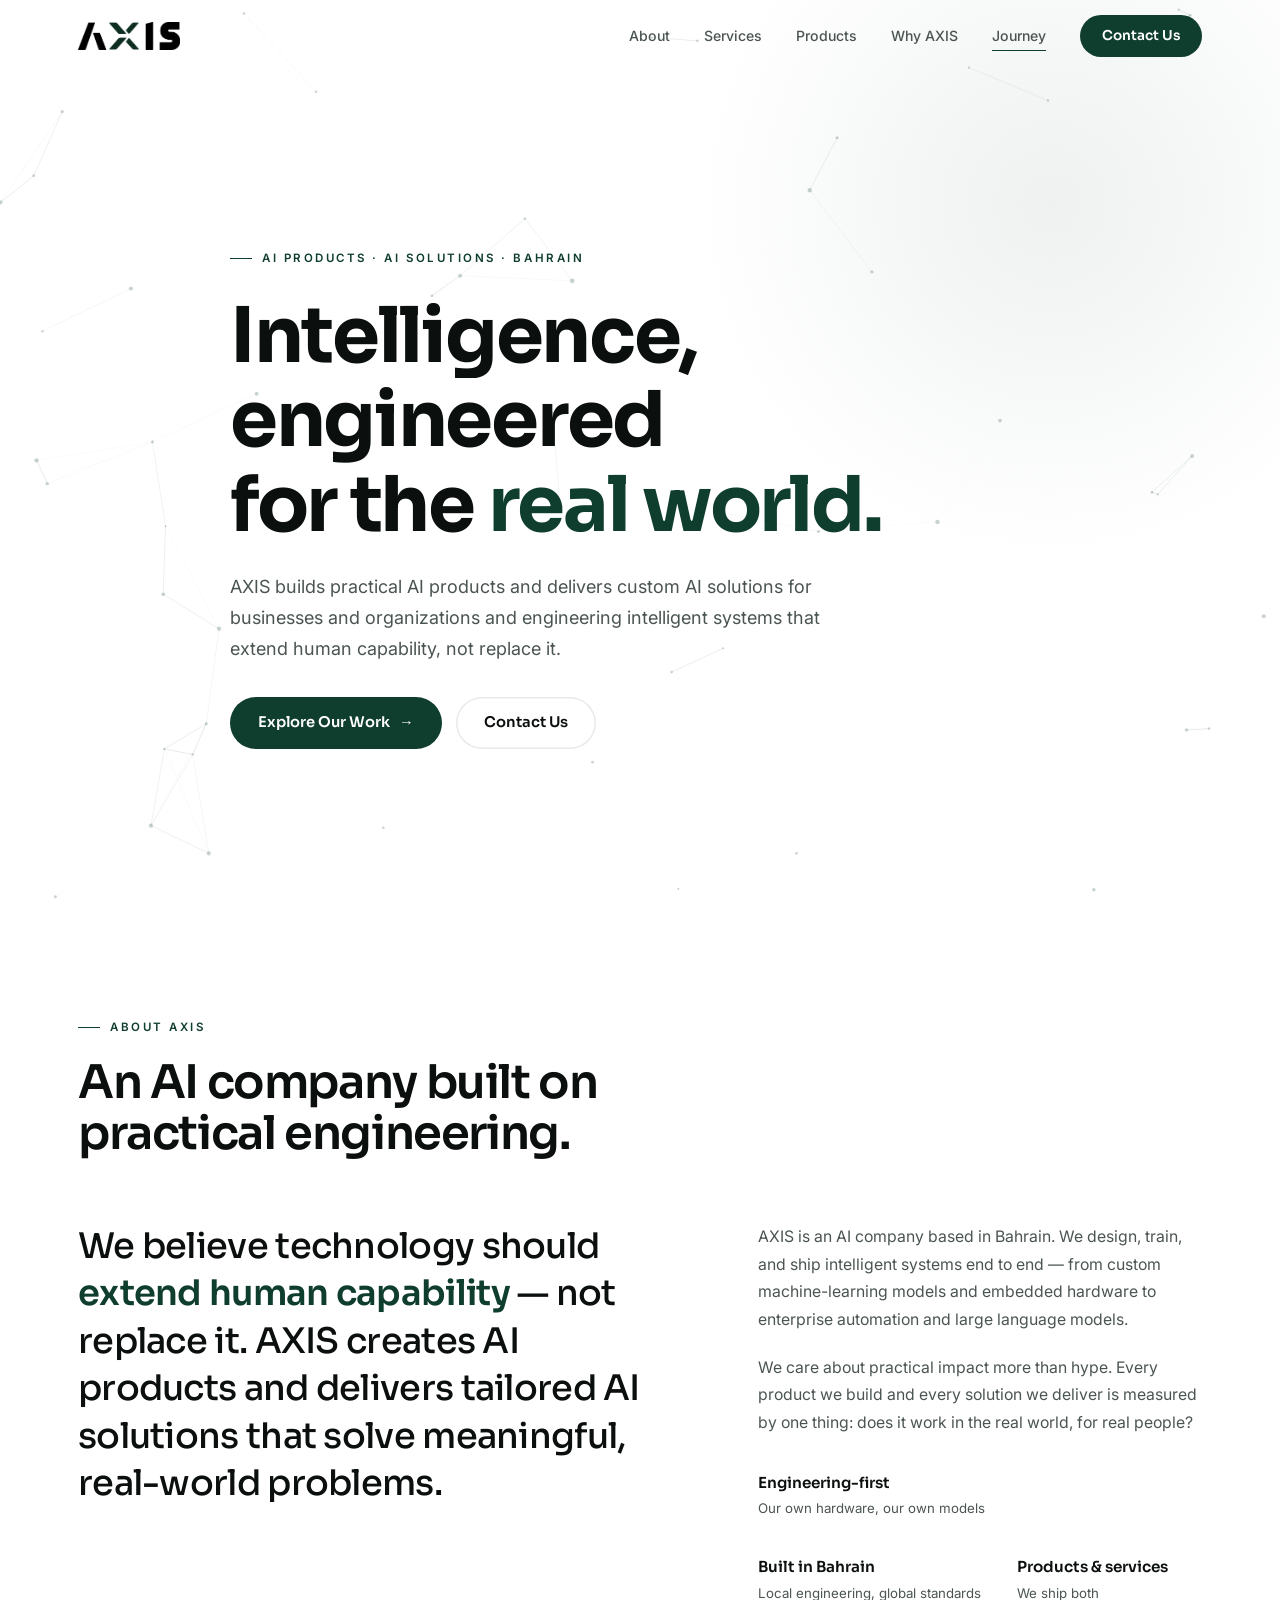
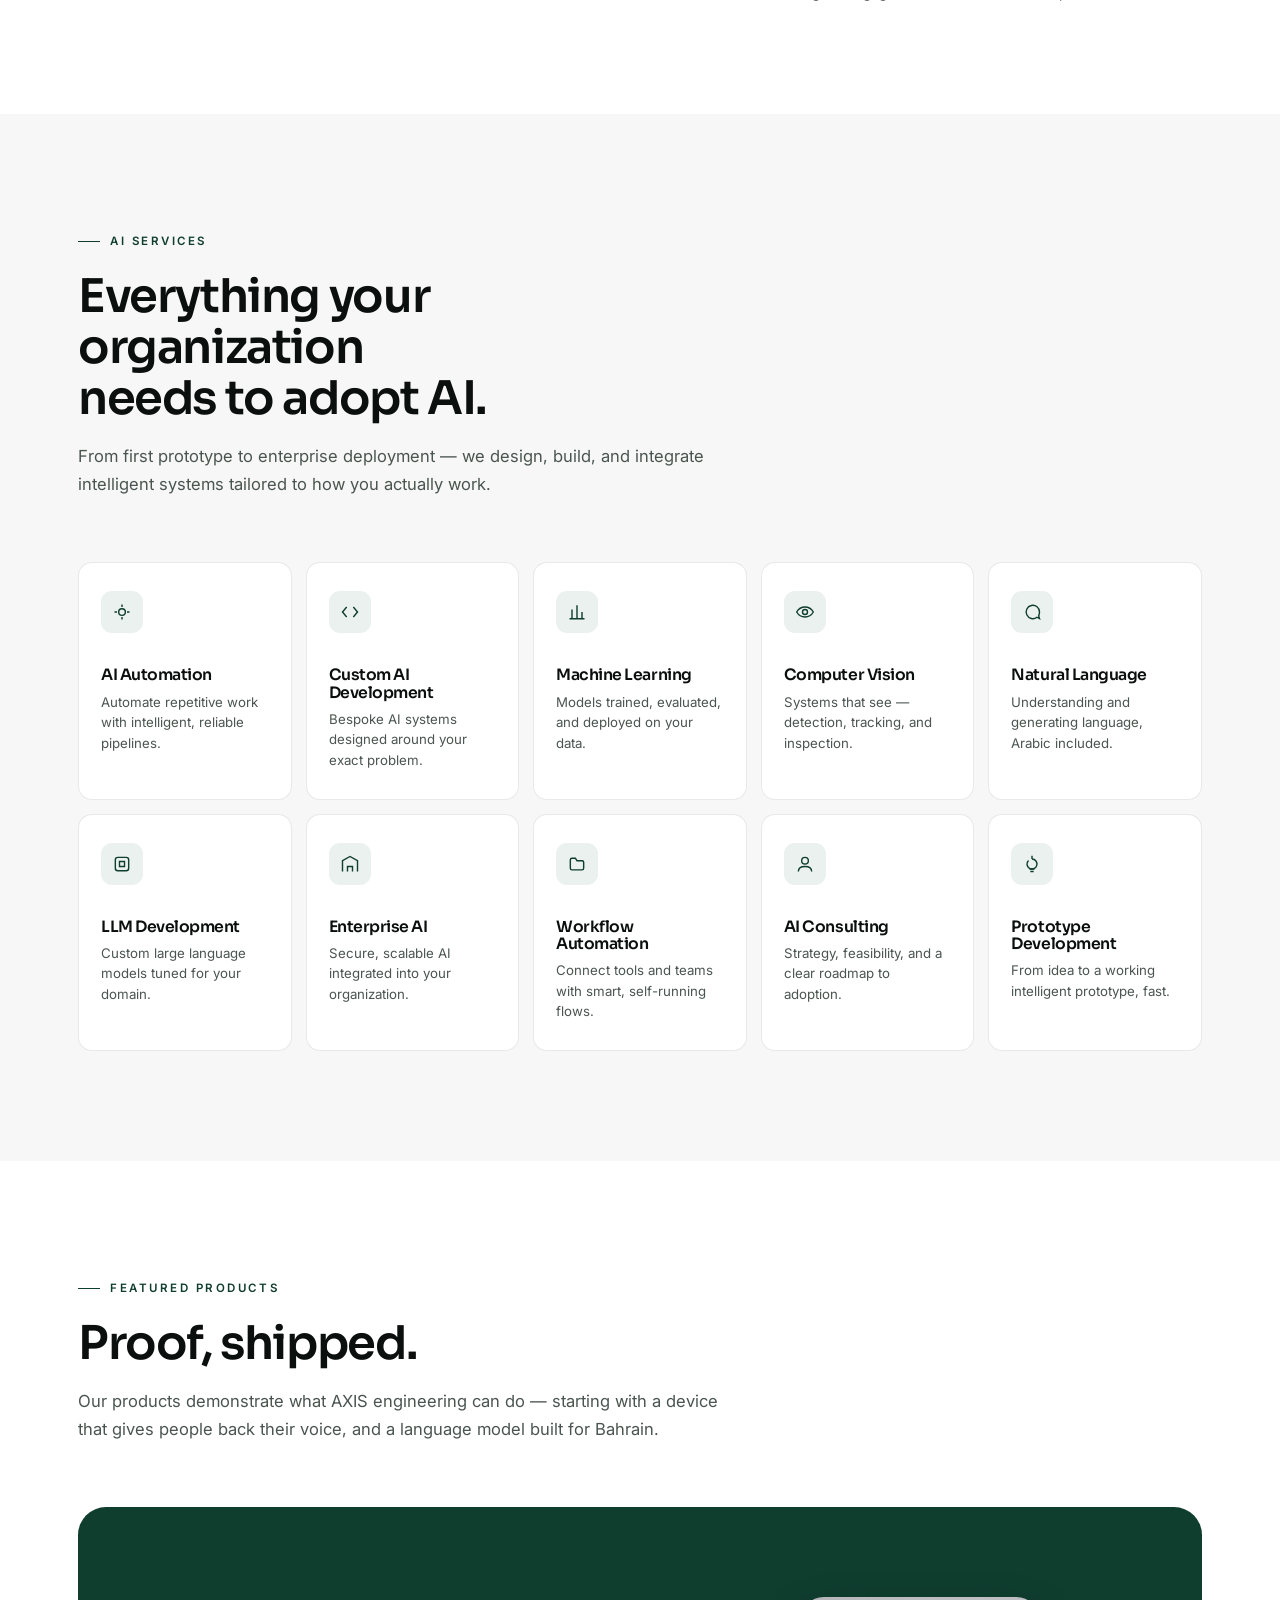
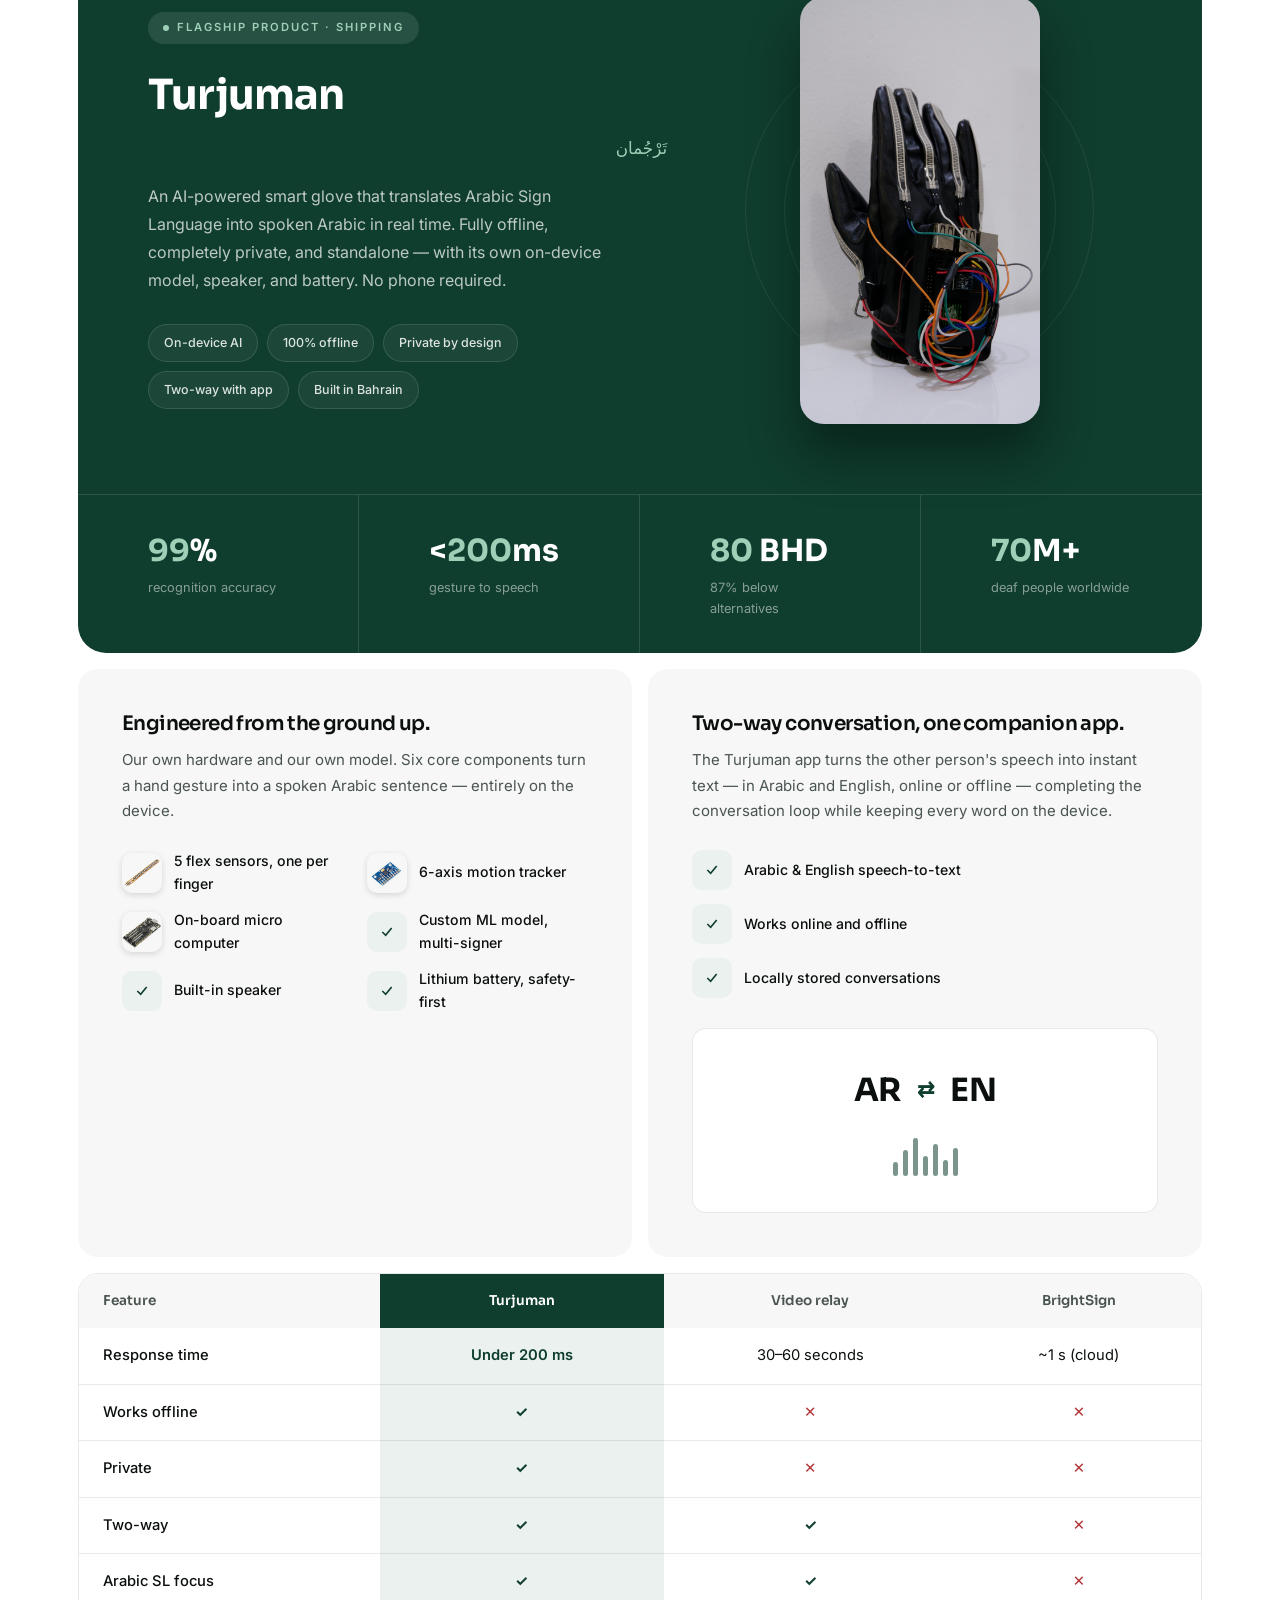
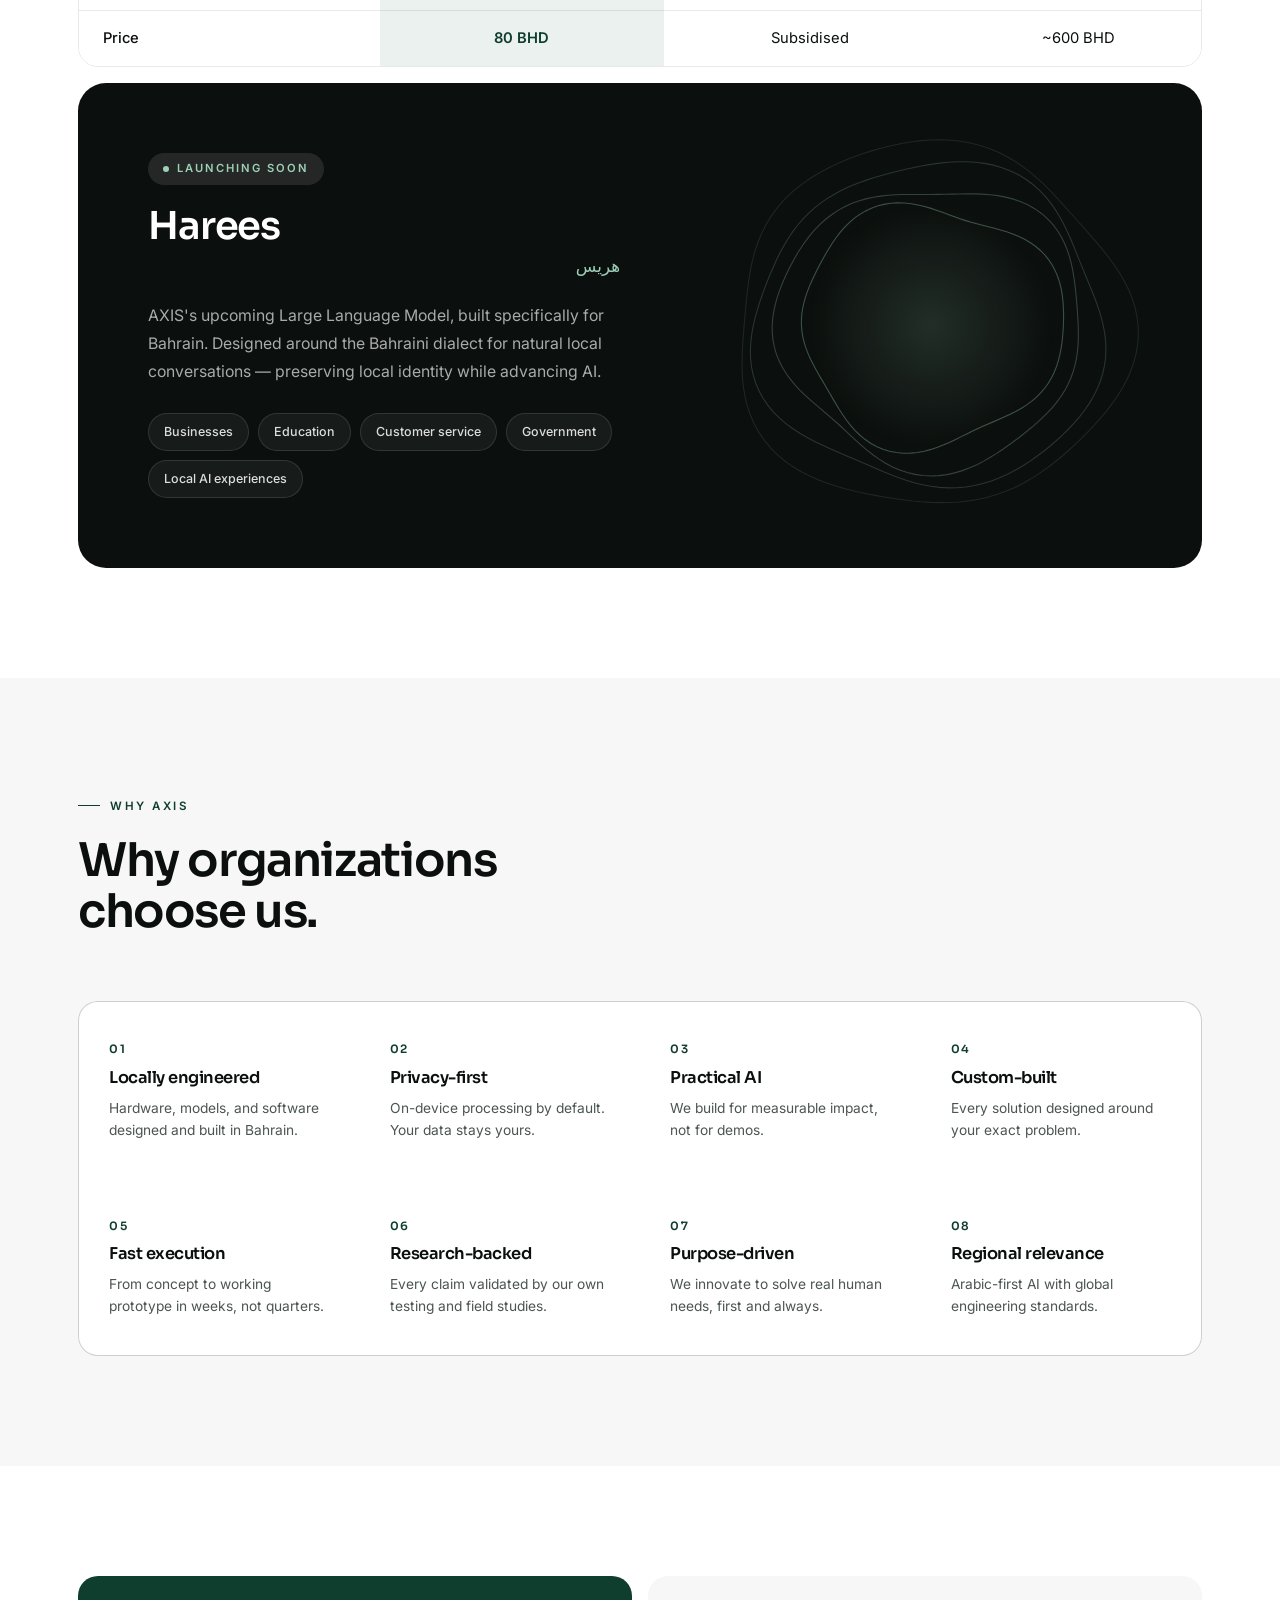
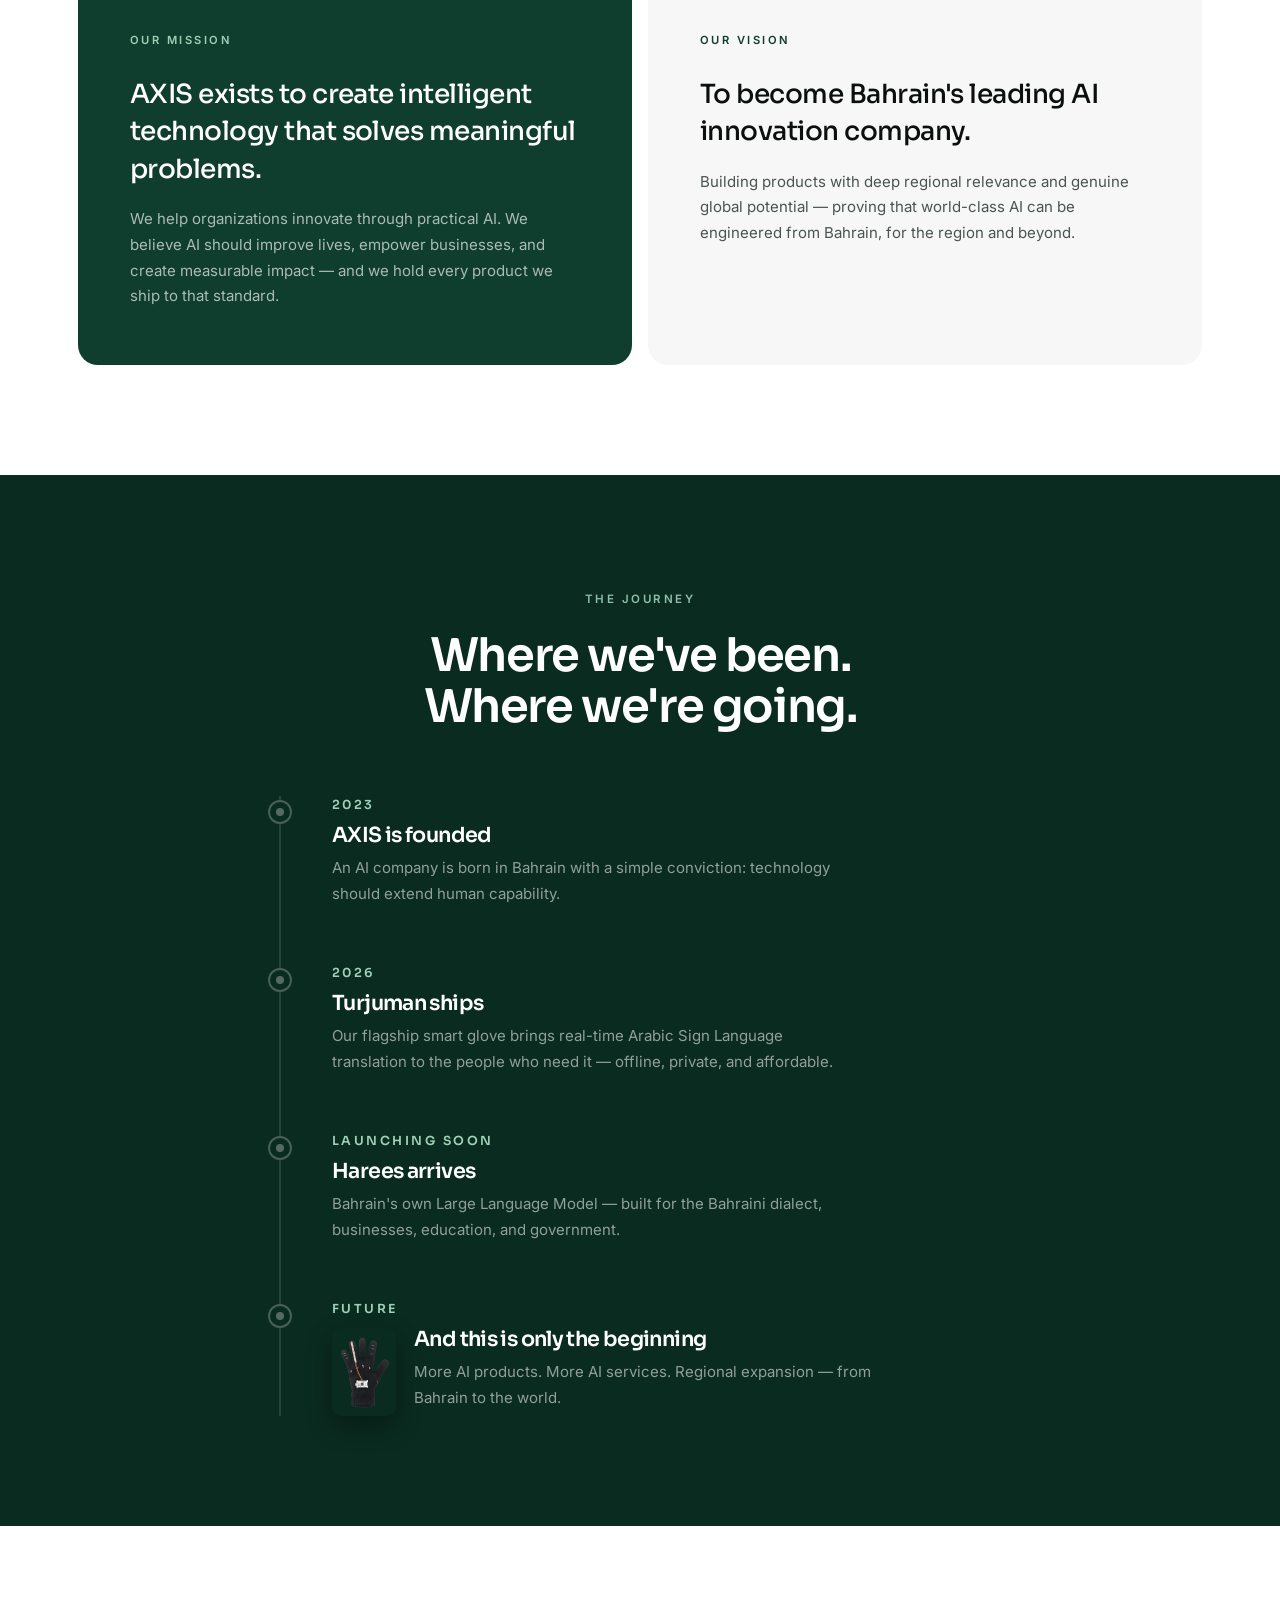
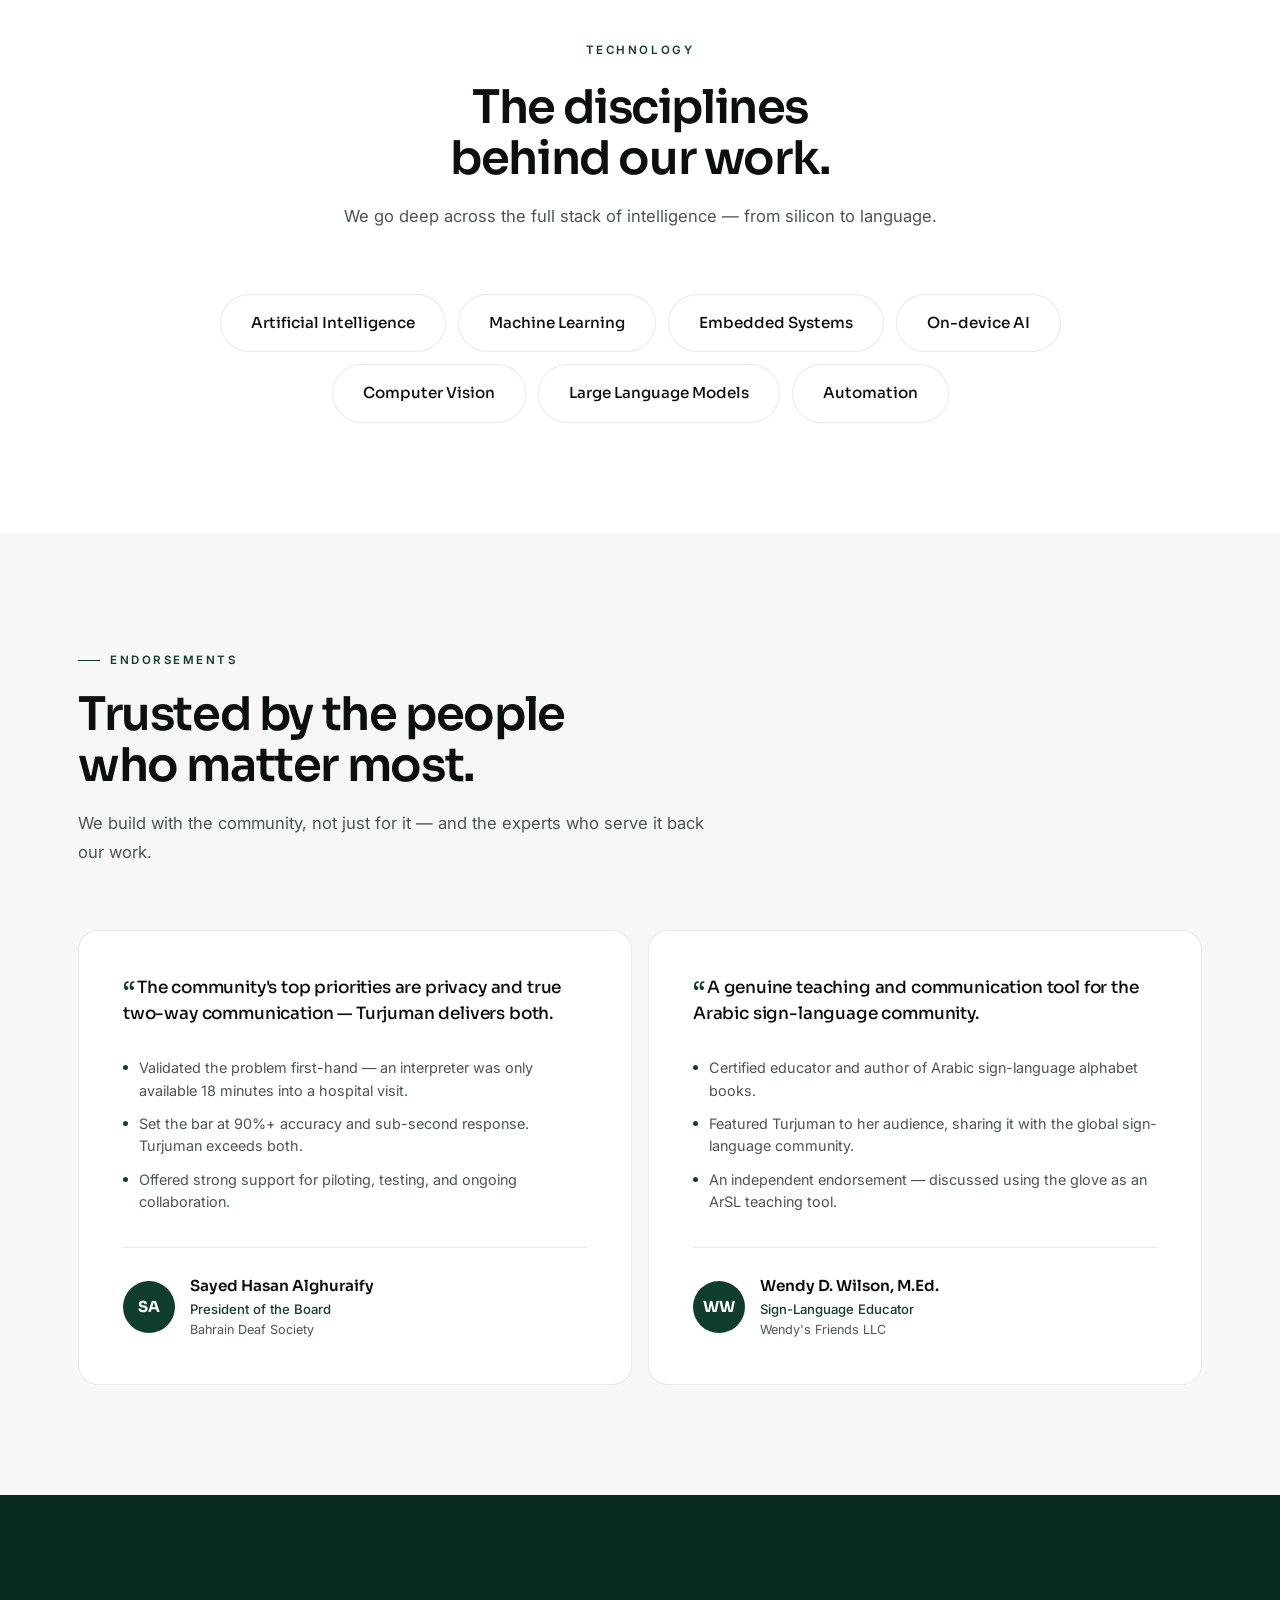
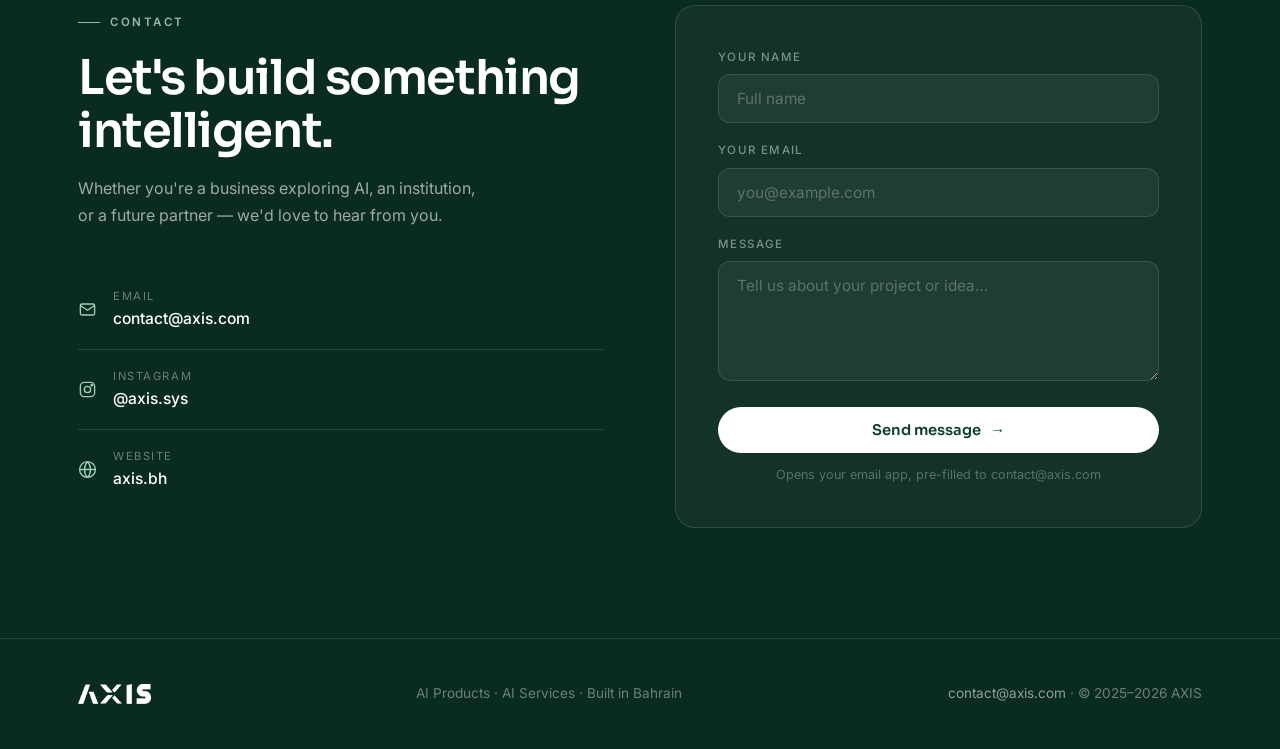
==== commit 2792f521: "new website changes" ====
--- a/index.html
+++ b/index.html
@@ -3,728 +3,875 @@
 <head>
 <meta charset="UTF-8"/>
 <meta name="viewport" content="width=device-width,initial-scale=1.0"/>
-<title>AXIS — Turjuman</title>
-<meta name="description" content="Turjuman is a smart glove that translates Arabic Sign Language into spoken Arabic in real time — offline, private, and affordable."/>
+<title>AXIS</title>
+<meta name="description" content="AXIS builds practical AI products and delivers custom AI solutions for businesses and organizations. Engineered in Bahrain."/>
 <link rel="preconnect" href="https://fonts.googleapis.com">
 <link rel="preconnect" href="https://fonts.gstatic.com" crossorigin>
-<link href="https://fonts.googleapis.com/css2?family=Space+Grotesk:wght@400;500;600;700&family=Inter:wght@400;500;600&family=Noto+Naskh+Arabic:wght@700&display=swap" rel="stylesheet">
+<link href="https://fonts.googleapis.com/css2?family=Sora:wght@400;500;600;700&family=Inter:wght@400;450;500;600&display=swap" rel="stylesheet">
 <style>
+:root{
+  --green:#0F3D2E;
+  --green-deep:#0A2B20;
+  --green-soft:#EAF1EE;
+  --ink:#0B0F0D;
+  --body:#4B5550;
+  --gray:#F6F7F6;
+  --line:rgba(11,15,13,.09);
+  --line-dark:rgba(255,255,255,.12);
+  --white:#FFFFFF;
+  --r-lg:20px;--r-md:14px;
+  --maxw:1180px;
+  --ease:cubic-bezier(.22,1,.36,1);
+}
 *{box-sizing:border-box;margin:0;padding:0}
 html{scroll-behavior:smooth}
-:root{
-  --g900:#0c2d22;--g800:#0f3d2e;--g700:#155c43;--teal:#1a7a5a;
-  --cream:#f7f3ea;--cream2:#ede8db;--gold:#b8912e;--goldsft:#caa84a;
-  --ink:#111f18;--muted:#4a5e54;--line:rgba(15,61,46,.12);
-  --r:16px;--maxw:1160px;
+body{font-family:'Inter',system-ui,sans-serif;background:var(--white);color:var(--ink);line-height:1.6;-webkit-font-smoothing:antialiased;overflow-x:hidden}
+h1,h2,h3,h4{font-family:'Sora',sans-serif;letter-spacing:-.03em;line-height:1.1;font-weight:600}
+a{color:inherit;text-decoration:none}
+img{display:block;max-width:100%;height:auto}
+button{font-family:inherit}
+:focus-visible{outline:2px solid var(--green);outline-offset:3px}
+::selection{background:var(--green);color:#fff}
+.sr-only{position:absolute;width:1px;height:1px;padding:0;margin:-1px;overflow:hidden;clip:rect(0,0,0,0);white-space:nowrap;border:0}
+.w{max-width:var(--maxw);margin:0 auto;padding:0 28px}
+.eyebrow{display:inline-flex;align-items:center;gap:10px;font-size:.72rem;font-weight:600;letter-spacing:.22em;text-transform:uppercase;color:var(--green)}
+.eyebrow::before{content:'';width:22px;height:1px;background:var(--green)}
+.on-dark .eyebrow{color:#8FBFA9}
+.on-dark .eyebrow::before{background:#8FBFA9}
+
+.btn{position:relative;display:inline-flex;align-items:center;gap:9px;font-family:'Sora';font-weight:600;font-size:.92rem;padding:14px 28px;border-radius:100px;cursor:pointer;border:none;overflow:hidden;transition:transform .35s var(--ease),box-shadow .35s var(--ease),background .3s,color .3s;will-change:transform}
+.btn .arr{transition:transform .3s var(--ease)}
+.btn:hover .arr{transform:translateX(4px)}
+.btn-primary{background:var(--green);color:#fff}
+.btn-primary:hover{background:var(--green-deep);box-shadow:0 12px 32px rgba(15,61,46,.28)}
+.btn-ghost{background:transparent;color:var(--ink);box-shadow:inset 0 0 0 1.5px var(--line)}
+.btn-ghost:hover{box-shadow:inset 0 0 0 1.5px var(--green);color:var(--green)}
+.btn-light{background:#fff;color:var(--green)}
+.btn-light:hover{box-shadow:0 12px 32px rgba(0,0,0,.25)}
+
+#loader{position:fixed;inset:0;z-index:1000;background:var(--green);display:flex;align-items:center;justify-content:center;transition:transform .8s var(--ease);transform-origin:top}
+#loader.done{transform:scaleY(0)}
+#loader .lg{display:flex;overflow:hidden}
+#loader .lg span{font-family:'Sora';font-weight:700;font-size:clamp(2.4rem,8vw,4rem);letter-spacing:.22em;color:#fff;transform:translateY(110%);animation:lup .7s var(--ease) forwards}
+#loader .lg span:nth-child(2){animation-delay:.06s}
+#loader .lg span:nth-child(3){animation-delay:.12s}
+#loader .lg span:nth-child(4){animation-delay:.18s}
+@keyframes lup{to{transform:translateY(0)}}
+
+header{position:fixed;top:0;left:0;right:0;z-index:200;transition:background .3s,box-shadow .3s,border-color .3s;border-bottom:1px solid transparent}
+header.scrolled{background:rgba(255,255,255,.86);backdrop-filter:blur(16px);border-color:var(--line)}
+.nav{display:flex;align-items:center;justify-content:space-between;height:72px}
+.logo{display:flex;align-items:center}
+.logo img{height:28px;width:auto;display:block}
+.nav-links{display:flex;align-items:center;gap:34px}
+.nav-links a:not(.btn){position:relative;font-size:.88rem;font-weight:500;color:var(--body);padding:4px 0;transition:color .2s}
+.nav-links a:not(.btn)::after{content:'';position:absolute;left:0;bottom:0;width:100%;height:1.5px;background:var(--green);transform:scaleX(0);transform-origin:right;transition:transform .35s var(--ease)}
+.nav-links a:not(.btn):hover{color:var(--ink)}
+.nav-links a:not(.btn):hover::after,.nav-links a.active::after{transform:scaleX(1);transform-origin:left}
+.nav-links .btn{padding:10px 22px;font-size:.85rem}
+.burger{display:none;width:40px;height:40px;background:none;border:0;cursor:pointer;flex-direction:column;align-items:center;justify-content:center;gap:6px}
+.burger span{display:block;width:22px;height:1.8px;background:var(--ink);border-radius:2px;transition:transform .35s var(--ease),opacity .25s}
+.burger.open span:nth-child(1){transform:translateY(7.8px) rotate(45deg)}
+.burger.open span:nth-child(2){opacity:0}
+.burger.open span:nth-child(3){transform:translateY(-7.8px) rotate(-45deg)}
+.mobile-menu{display:none;position:fixed;inset:72px 0 auto 0;z-index:190;background:#fff;border-bottom:1px solid var(--line);padding:12px 28px 28px;flex-direction:column;transform:translateY(-8px);opacity:0;pointer-events:none;transition:transform .35s var(--ease),opacity .3s;max-height:calc(100vh - 72px);overflow-y:auto}
+.mobile-menu.open{transform:none;opacity:1;pointer-events:auto}
+.mobile-menu a{padding:15px 0;font-family:'Sora';font-weight:500;font-size:1.05rem;border-bottom:1px solid var(--line)}
+.mobile-menu a:last-child{border:0;margin-top:14px}
+
+.hero{position:relative;min-height:100svh;display:flex;flex-direction:column;justify-content:center;padding:150px 0 60px;overflow:hidden}
+#net{position:absolute;inset:0;width:100%;height:100%;pointer-events:none}
+.hero-glow{position:absolute;top:-20%;right:-12%;width:60vw;height:60vw;max-width:820px;max-height:820px;border-radius:50%;background:radial-gradient(circle,rgba(15,61,46,.07),transparent 65%);pointer-events:none;animation:drift 14s ease-in-out infinite alternate}
+@keyframes drift{to{transform:translate(-4%,6%) scale(1.06)}}
+.hero-inner{position:relative;z-index:2;max-width:820px}
+.hero h1{font-size:clamp(2.5rem,6.2vw,4.8rem);font-weight:700;color:var(--ink);margin:26px 0 24px}
+.hero h1 .accent{color:var(--green)}
+.hero h1 .wr{display:inline-block;overflow:hidden;vertical-align:bottom}
+.hero h1 .wr span{display:inline-block;transform:translateY(110%);animation:wup .9s var(--ease) forwards;animation-delay:calc(var(--d) * 1ms + 700ms)}
+@keyframes wup{to{transform:translateY(0)}}
+.hero p.lead{font-size:1.13rem;color:var(--body);max-width:34em;margin-bottom:34px;line-height:1.7}
+.hero-ctas{display:flex;gap:14px;flex-wrap:wrap}
+.hero-caps{position:relative;z-index:2;display:flex;align-items:center;gap:14px;flex-wrap:wrap;margin-top:64px;border-top:1px solid var(--line);padding-top:26px;font-size:.86rem;color:var(--body);font-weight:500}
+.hero-caps .dot{width:4px;height:4px;border-radius:50%;background:var(--line);flex:none}
+
+section{padding:110px 0;position:relative}
+.sec-head{max-width:640px;margin-bottom:64px}
+.sec-head h2{font-size:clamp(1.9rem,3.8vw,2.9rem);margin:20px 0 18px;text-wrap:balance}
+.sec-head p{color:var(--body);font-size:1.04rem;line-height:1.7;text-wrap:pretty}
+.sec-head.center{margin-left:auto;margin-right:auto;text-align:center}
+.sec-head.center .eyebrow::before{display:none}
+.dark{background:var(--green-deep);color:#fff}
+.dark .sec-head h2{color:#fff}
+.dark .sec-head p{color:rgba(255,255,255,.6)}
+.soft{background:var(--gray)}
+
+.about-grid{display:grid;grid-template-columns:1.15fr .85fr;gap:80px;align-items:start}
+.about-big{font-family:'Sora';font-size:clamp(1.4rem,2.9vw,2.2rem);font-weight:500;letter-spacing:-.02em;line-height:1.35;color:var(--ink);text-wrap:pretty}
+.about-big strong{color:var(--green);font-weight:600}
+.about-side p{color:var(--body);margin-bottom:20px;line-height:1.75;font-size:.99rem}
+.about-marks{display:flex;gap:36px;margin-top:34px;flex-wrap:wrap}
+.amark .k{font-family:'Sora';font-weight:600;color:var(--ink);font-size:.95rem;margin-bottom:3px}
+.amark .v{font-size:.83rem;color:var(--body)}
+
+.svc-grid{display:grid;grid-template-columns:repeat(5,1fr);gap:14px}
+.svc{position:relative;background:#fff;border:1px solid var(--line);border-radius:var(--r-md);padding:28px 22px;transition:transform .4s var(--ease),box-shadow .4s var(--ease),border-color .3s;overflow:hidden}
+.svc::before{content:'';position:absolute;left:0;top:0;width:100%;height:2px;background:var(--green);transform:scaleX(0);transform-origin:left;transition:transform .45s var(--ease)}
+.svc:hover{transform:translateY(-5px);box-shadow:0 20px 44px rgba(11,15,13,.08);border-color:transparent}
+.svc:hover::before{transform:scaleX(1)}
+.svc-ic{width:42px;height:42px;border-radius:11px;background:var(--green-soft);display:grid;place-items:center;color:var(--green);margin-bottom:34px;transition:background .3s,color .3s}
+.svc:hover .svc-ic{background:var(--green);color:#fff}
+.svc-ic svg{width:20px;height:20px}
+.svc h3{font-size:.98rem;font-weight:600;margin-bottom:7px}
+.svc p{font-size:.83rem;color:var(--body);line-height:1.55}
+
+.prod-tag{display:inline-flex;align-items:center;gap:8px;font-size:.7rem;font-weight:600;letter-spacing:.18em;text-transform:uppercase;padding:7px 15px;border-radius:100px;background:var(--green-soft);color:var(--green)}
+.prod-tag.dark-tag{background:rgba(255,255,255,.1);color:#9ED0B8}
+.prod-tag .dot{width:6px;height:6px;border-radius:50%;background:currentColor}
+.prod-tag .dot.pulse{animation:pulse 1.8s ease-in-out infinite}
+@keyframes pulse{0%,100%{opacity:1;transform:scale(1)}50%{opacity:.45;transform:scale(.8)}}
+
+.turj{background:var(--green);border-radius:28px;overflow:hidden;color:#fff;position:relative}
+.turj-top{display:grid;grid-template-columns:1.1fr .9fr;gap:40px;align-items:center;padding:70px 70px 50px}
+.turj-info .ar{font-size:2.6rem;font-weight:700;font-family:'Sora';letter-spacing:-.02em;margin:18px 0 6px}
+.turj-info .ar-s{color:#9ED0B8;font-size:1.05rem;margin-bottom:20px;display:block}
+.turj-info p{color:rgba(255,255,255,.72);line-height:1.75;font-size:1rem;max-width:30em;margin-bottom:30px}
+.turj-chips{display:flex;flex-wrap:wrap;gap:9px}
+.chip{font-size:.78rem;font-weight:500;padding:8px 15px;border-radius:100px;border:1px solid var(--line-dark);color:rgba(255,255,255,.85);background:rgba(255,255,255,.05)}
+.turj-visual{position:relative;display:flex;justify-content:center;padding:20px 0}
+.turj-visual .ring{position:absolute;inset:0;margin:auto;width:82%;aspect-ratio:1;border-radius:50%;border:1px solid rgba(255,255,255,.08);animation:spin 40s linear infinite}
+.turj-visual .ring.r2{width:64%;animation-duration:28s;animation-direction:reverse}
+@keyframes spin{to{transform:rotate(360deg)}}
+.turj-photo{position:relative;z-index:1;width:min(240px,68%);aspect-ratio:3376/6000;border-radius:24px;overflow:hidden;box-shadow:0 30px 50px rgba(0,0,0,.4);transition:transform .6s var(--ease);background:rgba(255,255,255,.05)}
+.turj-photo img{width:100%;height:100%;object-fit:cover;object-position:top center}
+.turj-visual:hover .turj-photo{transform:translateY(-8px) rotate(-1.5deg)}
+.turj-stats{display:grid;grid-template-columns:repeat(4,1fr);border-top:1px solid var(--line-dark)}
+.tstat{padding:32px 70px 34px;border-right:1px solid var(--line-dark)}
+.tstat:last-child{border-right:0}
+.tstat .n{font-family:'Sora';font-weight:700;font-size:1.9rem;color:#fff}
+.tstat .n em{font-style:normal;color:#9ED0B8}
+.tstat .d{font-size:.8rem;color:rgba(255,255,255,.5);margin-top:3px}
+
+.detail-grid{display:grid;grid-template-columns:1fr 1fr;gap:16px;margin-top:16px}
+.detail-card{background:var(--gray);border-radius:var(--r-lg);padding:44px;overflow:hidden;position:relative;transition:box-shadow .4s var(--ease)}
+.detail-card:hover{box-shadow:0 20px 50px rgba(11,15,13,.07)}
+.detail-card h3{font-size:1.25rem;margin-bottom:12px}
+.detail-card>p{font-size:.94rem;color:var(--body);line-height:1.7;max-width:34em}
+.eng-list{display:grid;grid-template-columns:1fr 1fr;gap:14px 24px;margin-top:26px}
+.eng-item{display:flex;align-items:center;gap:12px;font-size:.88rem;font-weight:500;color:var(--ink)}
+.eng-ico{width:40px;height:40px;border-radius:10px;background:var(--green-soft);color:var(--green);display:grid;place-items:center;flex:none}
+.eng-ico svg{width:16px;height:16px}
+.eng-thumb{width:40px;height:40px;border-radius:10px;object-fit:cover;flex:none;box-shadow:0 2px 6px rgba(11,15,13,.14)}
+.lang-visual{margin-top:30px;background:#fff;border:1px solid var(--line);border-radius:var(--r-md);padding:36px 28px;display:flex;flex-direction:column;align-items:center;gap:22px}
+.lang-badge{display:flex;align-items:center;gap:16px;font-family:'Sora';font-weight:700;font-size:2rem;color:var(--ink);letter-spacing:-.02em}
+.lang-badge .arrow{color:var(--green);font-size:1.3rem}
+.wave{display:flex;align-items:flex-end;gap:5px;height:38px}
+.wave span{display:block;width:5px;border-radius:3px;background:var(--green);opacity:.55;transform-origin:bottom center;animation:wavePulse 1.6s ease-in-out infinite}
+@keyframes wavePulse{0%,100%{transform:scaleY(.4)}50%{transform:scaleY(1)}}
+.wave span:nth-child(1){height:14px;animation-delay:0s}
+.wave span:nth-child(2){height:26px;animation-delay:.12s}
+.wave span:nth-child(3){height:38px;animation-delay:.24s}
+.wave span:nth-child(4){height:20px;animation-delay:.36s}
+.wave span:nth-child(5){height:32px;animation-delay:.48s}
+.wave span:nth-child(6){height:16px;animation-delay:.6s}
+.wave span:nth-child(7){height:28px;animation-delay:.72s}
+
+.tbl-wrap{overflow-x:auto;border-radius:var(--r-lg);border:1px solid var(--line);margin-top:16px}
+table{border-collapse:collapse;width:100%;min-width:560px;font-size:.92rem;background:#fff}
+th,td{padding:16px 24px;text-align:center;border-bottom:1px solid var(--line)}
+tr:last-child td,tr:last-child th{border-bottom:0}
+thead th{font-family:'Sora';font-weight:600;font-size:.85rem;color:var(--body);background:var(--gray)}
+thead th.us{background:var(--green);color:#fff}
+thead th:first-child{text-align:left}
+tbody th{text-align:left;font-weight:500;color:var(--ink)}
+td.us{background:var(--green-soft);font-weight:600;color:var(--green)}
+.y{color:var(--green);font-weight:700}
+.no{color:#B23535;font-weight:700}
+
+.harees{margin-top:16px;background:var(--ink);border-radius:28px;color:#fff;display:grid;grid-template-columns:1fr 1fr;gap:40px;align-items:center;overflow:hidden;position:relative}
+.harees-info{padding:70px 0 70px 70px}
+.harees-info h3{font-size:clamp(1.7rem,3vw,2.4rem);margin:20px 0 6px;color:#fff}
+.harees-info .ar-s{color:#9ED0B8;font-size:1.05rem;display:block;margin-bottom:22px}
+.harees-info p{color:rgba(255,255,255,.65);line-height:1.75;font-size:.99rem;max-width:30em;margin-bottom:28px}
+.harees-uses{display:flex;flex-wrap:wrap;gap:9px}
+.harees-visual{position:relative;height:100%;min-height:420px}
+#orb{position:absolute;inset:0;width:100%;height:100%}
+@media(max-width:900px){.harees-visual{min-height:280px}}
+
+.why-grid{display:grid;grid-template-columns:repeat(4,1fr);gap:0;border:1px solid var(--line);border-radius:var(--r-lg);overflow:hidden;background:var(--line)}
+.why{background:#fff;padding:38px 30px;display:flex;flex-direction:column;gap:10px;transition:background .3s}
+.why:hover{background:var(--green-soft)}
+.why .idx{font-family:'Sora';font-size:.72rem;font-weight:600;letter-spacing:.16em;color:var(--green)}
+.why h3{font-size:1.02rem}
+.why p{font-size:.86rem;color:var(--body);line-height:1.6}
+
+.mv-grid{display:grid;grid-template-columns:1fr 1fr;gap:16px}
+.mv{border-radius:var(--r-lg);padding:56px 52px;position:relative;overflow:hidden}
+.mv.m{background:var(--green);color:#fff}
+.mv.v{background:var(--gray)}
+.mv .tag{font-size:.7rem;font-weight:600;letter-spacing:.22em;text-transform:uppercase;margin-bottom:26px;display:block}
+.mv.m .tag{color:#9ED0B8}
+.mv.v .tag{color:var(--green)}
+.mv h3{font-family:'Sora';font-size:clamp(1.2rem,2.2vw,1.65rem);font-weight:500;line-height:1.42;letter-spacing:-.02em}
+.mv.m h3{color:#fff}
+.mv p{margin-top:18px;font-size:.94rem;line-height:1.7}
+.mv.m p{color:rgba(255,255,255,.65)}
+.mv.v p{color:var(--body)}
+
+.tl{position:relative;max-width:760px;margin:0 auto}
+.tl-line{position:absolute;left:19px;top:0;bottom:0;width:2px;background:var(--line-dark);overflow:hidden}
+.tl-line i{position:absolute;left:0;top:0;width:100%;height:0;background:#9ED0B8;transition:height .1s linear}
+.tl-item{position:relative;padding:0 0 58px 72px}
+.tl-item:last-child{padding-bottom:0}
+.tl-dot{position:absolute;left:8px;top:4px;width:24px;height:24px;border-radius:50%;background:var(--green-deep);border:2px solid rgba(255,255,255,.25);display:grid;place-items:center;transition:border-color .4s,background .4s}
+.tl-dot::after{content:'';width:8px;height:8px;border-radius:50%;background:rgba(255,255,255,.3);transition:background .4s}
+.tl-item.lit .tl-dot{border-color:#9ED0B8}
+.tl-item.lit .tl-dot::after{background:#9ED0B8}
+.tl-year{font-family:'Sora';font-size:.78rem;font-weight:600;letter-spacing:.2em;text-transform:uppercase;color:#9ED0B8;margin-bottom:8px}
+.tl-item h3{color:#fff;font-size:1.3rem;margin-bottom:8px}
+.tl-item p{color:rgba(255,255,255,.55);font-size:.94rem;max-width:34em;line-height:1.7}
+.tl-future{display:flex;gap:18px;align-items:flex-start}
+.tl-future img{width:64px;aspect-ratio:427/585;object-fit:cover;border-radius:10px;flex:none;box-shadow:0 10px 24px rgba(0,0,0,.35)}
+
+.tech-row{display:flex;flex-wrap:wrap;gap:12px;justify-content:center;max-width:860px;margin:0 auto}
+.tech{font-family:'Sora';font-weight:500;font-size:.95rem;padding:16px 30px;border-radius:100px;border:1px solid var(--line);color:var(--ink);background:#fff;transition:all .35s var(--ease);cursor:default}
+.tech:hover{background:var(--green);color:#fff;border-color:var(--green);transform:translateY(-3px);box-shadow:0 14px 30px rgba(15,61,46,.22)}
+
+.end-grid{display:grid;grid-template-columns:1fr 1fr;gap:16px}
+.end{background:#fff;border:1px solid var(--line);border-radius:var(--r-lg);padding:44px;transition:transform .4s var(--ease),box-shadow .4s var(--ease)}
+.end:hover{transform:translateY(-4px);box-shadow:0 24px 54px rgba(11,15,13,.08)}
+.end-q{font-family:'Sora';font-weight:500;font-size:1.06rem;line-height:1.55;letter-spacing:-.01em;color:var(--ink);margin-bottom:30px;text-wrap:pretty}
+.end-q::before{content:'\201C';color:var(--green);font-size:1.6em;line-height:0;vertical-align:-.28em;margin-right:2px}
+.end-pts{list-style:none;display:flex;flex-direction:column;gap:11px;margin-bottom:34px}
+.end-pts li{display:flex;gap:11px;font-size:.9rem;color:var(--body);line-height:1.55}
+.end-pts li::before{content:'';width:5px;height:5px;border-radius:50%;background:var(--green);flex:none;margin-top:8px}
+.end-who{display:flex;align-items:center;gap:15px;padding-top:26px;border-top:1px solid var(--line)}
+.avatar-mono{width:52px;height:52px;border-radius:50%;background:var(--green);color:#fff;display:grid;place-items:center;font-family:'Sora';font-weight:700;font-size:.95rem;letter-spacing:.02em;flex:none}
+.end-name{font-family:'Sora';font-weight:600;font-size:.95rem}
+.end-role{font-size:.82rem;color:var(--green);font-weight:500}
+.end-org{font-size:.79rem;color:var(--body)}
+
+.contact-grid{display:grid;grid-template-columns:1fr 1fr;gap:70px;align-items:start}
+.contact-left h2{font-size:clamp(2rem,4vw,3rem);color:#fff;margin:20px 0 18px}
+.contact-left>p{color:rgba(255,255,255,.6);margin-bottom:40px;max-width:26em;line-height:1.7}
+.cline{display:flex;align-items:center;gap:16px;padding:18px 0;border-bottom:1px solid var(--line-dark)}
+.cline svg{width:19px;height:19px;color:#9ED0B8;flex:none}
+.cline .k{font-size:.7rem;letter-spacing:.14em;text-transform:uppercase;color:rgba(255,255,255,.4)}
+.cline .v{font-size:.98rem;color:#fff;font-weight:500}
+.cline .v a{transition:color .2s}
+.cline .v a:hover{color:#9ED0B8}
+.cform{background:rgba(255,255,255,.04);border:1px solid var(--line-dark);border-radius:var(--r-lg);padding:42px}
+.field{margin-bottom:18px}
+.field label{display:block;font-size:.72rem;letter-spacing:.12em;text-transform:uppercase;color:rgba(255,255,255,.45);margin-bottom:8px;font-weight:500}
+.field input,.field textarea{width:100%;padding:14px 18px;border-radius:12px;border:1px solid var(--line-dark);background:rgba(255,255,255,.05);color:#fff;font-family:inherit;font-size:.96rem;transition:border-color .25s,background .25s}
+.field input::placeholder,.field textarea::placeholder{color:rgba(255,255,255,.28)}
+.field input:focus,.field textarea:focus{outline:none;border-color:#9ED0B8;background:rgba(255,255,255,.08)}
+.field textarea{resize:vertical;min-height:120px}
+.form-note{font-size:.79rem;color:rgba(255,255,255,.3);margin-top:12px;text-align:center}
+
+footer{background:var(--green-deep);border-top:1px solid var(--line-dark);padding:44px 0}
+.foot{display:flex;justify-content:space-between;align-items:center;flex-wrap:wrap;gap:18px}
+.foot-logo img{height:20px;width:auto;filter:brightness(0) invert(1)}
+.foot p{font-size:.85rem;color:rgba(255,255,255,.4)}
+.foot a{color:rgba(255,255,255,.55);transition:color .2s}
+.foot a:hover{color:#9ED0B8}
+
+.rv{opacity:0;transform:translateY(26px);transition:opacity .8s var(--ease),transform .8s var(--ease);transition-delay:calc(var(--i,0) * 70ms)}
+.rv.in{opacity:1;transform:none}
+@media(prefers-reduced-motion:reduce){
+  .rv{opacity:1;transform:none;transition:none}
+  *{animation-duration:.01ms!important;animation-iteration-count:1!important}
 }
-body{font-family:'Inter',system-ui,sans-serif;background:var(--cream);color:var(--ink);line-height:1.65;-webkit-font-smoothing:antialiased;overflow-x:hidden}
-h1,h2,h3,h4{font-family:'Space Grotesk',sans-serif;letter-spacing:-.02em;line-height:1.08}
-a{color:inherit;text-decoration:none}
-img{display:block}
-.w{max-width:var(--maxw);margin:0 auto;padding:0 32px}
-.label{font-size:.72rem;font-weight:600;letter-spacing:.22em;text-transform:uppercase;color:var(--teal)}
-.label.light{color:var(--goldsft)}
-
-/* NAV */
-nav.bar{position:sticky;top:0;z-index:100;background:rgba(247,243,234,.9);backdrop-filter:blur(12px);border-bottom:1px solid var(--line)}
-.nav-inner{display:flex;align-items:center;justify-content:space-between;height:64px}
-.logo{font-family:'Space Grotesk';font-weight:700;font-size:1.25rem;letter-spacing:.18em;color:var(--g800)}
-.navlinks{display:flex;align-items:center;gap:32px}
-.navlinks a{font-size:.9rem;color:var(--muted);font-weight:500;transition:color .15s}
-.navlinks a:hover{color:var(--g800)}
-.btn{display:inline-flex;align-items:center;gap:7px;font-family:'Space Grotesk';font-weight:600;font-size:.9rem;padding:10px 20px;border-radius:100px;cursor:pointer;border:none;transition:transform .15s,filter .15s}
-.btn-gold{background:var(--gold);color:#fff}
-.btn-gold:hover{filter:brightness(1.08);transform:translateY(-1px)}
-.btn-dark{background:var(--g800);color:var(--cream)}
-.btn-dark:hover{background:var(--g900);transform:translateY(-1px)}
-.btn-outline{border:1.5px solid var(--g800)!important;color:var(--g800);background:transparent}
-.btn-outline:hover{background:var(--g800);color:var(--cream)}
-.hamburger{display:none;background:none;border:0;cursor:pointer;flex-direction:column;gap:5px;padding:4px}
-.hamburger span{display:block;width:22px;height:2px;background:var(--g800);border-radius:2px}
-
-/* HERO */
-.hero{padding:88px 0 72px;position:relative;overflow:hidden}
-.hero-bg{position:absolute;inset:0;pointer-events:none;z-index:0}
-.hero-grid{display:grid;grid-template-columns:1fr 1fr;gap:56px;align-items:center;position:relative;z-index:1}
-.hero-text .label{margin-bottom:20px}
-.hero-text h1{font-size:clamp(2.8rem,5.5vw,4.4rem);font-weight:700;color:var(--g900);margin-bottom:20px}
-.hero-text h1 em{color:var(--gold);font-style:normal}
-.hero-text p{font-size:1.1rem;color:var(--muted);max-width:28em;margin-bottom:32px}
-.hero-ctas{display:flex;gap:12px;flex-wrap:wrap}
-.hero-visual{position:relative}
-.glove-hero{width:100%;max-width:480px;margin:0 auto;border-radius:24px;overflow:hidden;background:var(--g800);aspect-ratio:4/5;display:flex;align-items:center;justify-content:center}
-.glove-hero img{width:100%;height:100%;object-fit:contain;padding:20px}
-.turjuman-badge{position:absolute;bottom:-16px;left:50%;transform:translateX(-50%);background:var(--cream);border:1px solid var(--line);border-radius:100px;padding:10px 22px;white-space:nowrap;box-shadow:0 8px 30px rgba(15,61,46,.12);display:flex;align-items:center;gap:10px}
-.turjuman-badge .ar{font-family:'Noto Naskh Arabic',serif;font-weight:700;font-size:1.35rem;color:var(--g800);direction:rtl}
-.turjuman-badge .by{font-size:.7rem;letter-spacing:.18em;color:var(--goldsft);font-weight:600}
-
-/* STATS */
-.stats-bar{background:var(--g900);padding:52px 0}
-.stats-inner{display:grid;grid-template-columns:repeat(3,1fr);divide-x:1px solid rgba(255,255,255,.1)}
-.stat{text-align:center;padding:0 24px;border-right:1px solid rgba(255,255,255,.1)}
-.stat:last-child{border-right:0}
-.stat .n{font-family:'Space Grotesk';font-weight:700;font-size:2.6rem;color:var(--goldsft)}
-.stat .d{color:rgba(255,255,255,.55);font-size:.95rem;margin-top:4px}
-.stats-note{text-align:center;color:rgba(255,255,255,.4);font-size:.9rem;margin-top:32px;font-style:italic}
-
-/* SECTION */
-section{padding:96px 0}
-section.alt{background:var(--cream2)}
-section.dark{background:var(--g900)}
-.sec-intro{margin-bottom:56px}
-.sec-intro h2{font-size:clamp(2rem,4vw,2.8rem);font-weight:700;color:var(--g900);margin:14px 0 16px}
-.sec-intro p{font-size:1.05rem;color:var(--muted);max-width:38em}
-section.dark .sec-intro h2{color:#fff}
-section.dark .sec-intro p{color:rgba(255,255,255,.55)}
-
-/* PRODUCT CARDS */
-.product-grid{display:grid;grid-template-columns:1fr 1fr;gap:20px}
-.prod-card{border-radius:var(--r);overflow:hidden;border:1px solid var(--line);background:#fff}
-.prod-img{background:var(--g900);height:300px;display:flex;align-items:center;justify-content:center;overflow:hidden}
-.prod-img img{width:100%;height:100%;object-fit:contain;padding:24px}
-.prod-img.light{background:var(--cream2)}
-.prod-info{padding:26px 28px}
-.prod-info h3{font-size:1.22rem;font-weight:600;color:var(--g900);margin-bottom:8px}
-.prod-info p{font-size:.95rem;color:var(--muted);line-height:1.6}
-
-/* HOW IT WORKS */
-.steps{display:grid;grid-template-columns:repeat(4,1fr);gap:0;background:var(--line);border:1px solid var(--line);border-radius:var(--r);overflow:hidden}
-.step{background:var(--cream);padding:32px 26px;position:relative}
-.step+.step{border-left:1px solid var(--line)}
-.step .num{font-family:'Space Grotesk';font-size:.75rem;font-weight:700;letter-spacing:.14em;color:var(--goldsft);margin-bottom:14px}
-.step h3{font-size:1rem;font-weight:600;color:var(--g900);margin-bottom:8px}
-.step p{font-size:.9rem;color:var(--muted)}
-
-/* FEATURES */
-.feat-grid{display:grid;grid-template-columns:repeat(3,1fr);gap:16px}
-.feat{border-radius:var(--r);padding:30px 26px;background:var(--g800);color:#fff}
-.feat .big{font-family:'Space Grotesk';font-weight:700;font-size:2.2rem;color:var(--goldsft);margin-bottom:6px}
-.feat h3{font-size:1rem;font-weight:600;margin-bottom:6px}
-.feat p{font-size:.88rem;color:rgba(255,255,255,.55)}
-.feat.wide{grid-column:span 2;background:var(--cream2);color:var(--ink)}
-.feat.wide h3{color:var(--g900)}
-.feat.wide p{color:var(--muted)}
-
-/* ENGINEERING */
-.eng-grid{display:grid;grid-template-columns:repeat(3,1fr);gap:14px}
-.comp-card{display:flex;gap:14px;align-items:flex-start;padding:20px;border-radius:14px;background:#fff;border:1px solid var(--line)}
-.comp-icon{width:40px;height:40px;flex:none;border-radius:10px;background:var(--g800);display:grid;place-items:center;color:#fff}
-.comp-icon svg{width:20px;height:20px}
-.comp-title{font-weight:600;font-size:.95rem;color:var(--g900);margin-bottom:4px}
-.comp-desc{font-size:.86rem;color:var(--muted)}
-.sensor-row{display:grid;grid-template-columns:1fr 1fr;gap:14px;margin-top:14px}
-.sensor{padding:26px 24px;border-radius:14px;background:var(--g800);color:#fff;display:flex;align-items:center;gap:18px}
-.sensor .big{font-family:'Space Grotesk';font-weight:700;font-size:3rem;color:var(--goldsft);line-height:1;flex:none}
-.sensor h3{font-size:1rem;font-weight:600;margin-bottom:4px}
-.sensor p{font-size:.88rem;color:rgba(255,255,255,.5)}
-
-/* COMPARE */
-.tbl-wrap{overflow-x:auto;border-radius:var(--r);border:1px solid var(--line)}
-table{border-collapse:collapse;width:100%;min-width:520px;font-size:.95rem}
-th,td{padding:15px 20px;text-align:center;border-bottom:1px solid var(--line)}
-thead th{background:var(--g800);color:#fff;font-family:'Space Grotesk';font-weight:600}
-thead th:first-child{text-align:left;border-radius:0}
-thead th.us{background:var(--gold);color:#fff}
-tbody th{text-align:left;font-weight:600;color:var(--g900);font-family:'Inter'}
-td.us{background:rgba(184,145,46,.08);font-weight:600}
-.y{color:var(--teal);font-weight:700}
-.n{color:#b23535;font-weight:700}
-
-/* APP SECTION */
-.app-layout{display:grid;grid-template-columns:1fr 1fr;gap:60px;align-items:center}
-.app-img{position:relative}
-.app-img img{width:100%;max-width:400px;margin:0 auto;border-radius:12px}
-.app-features{list-style:none;display:flex;flex-direction:column;gap:14px}
-.app-features li{display:flex;align-items:center;gap:14px;padding:14px 18px;border-radius:12px;background:#fff;border:1px solid var(--line);font-size:.97rem;font-weight:500;color:var(--g900)}
-.app-features li svg{width:18px;height:18px;color:var(--teal);flex:none}
-
-/* ENDORSEMENTS */
-.end-grid{display:grid;grid-template-columns:1fr 1fr;gap:20px}
-.end-card{padding:36px;border-radius:var(--r);background:var(--g800);color:#fff}
-.end-head{display:flex;align-items:center;gap:16px;margin-bottom:24px}
-.end-head img{width:60px;height:60px;border-radius:50%;object-fit:cover;border:2px solid var(--goldsft);flex:none}
-.end-name{font-family:'Space Grotesk';font-weight:600;font-size:1.05rem}
-.end-role{color:var(--goldsft);font-size:.85rem;font-weight:500;margin-top:2px}
-.end-org{color:rgba(255,255,255,.45);font-size:.82rem;margin-top:1px}
-.end-pts{list-style:none;display:flex;flex-direction:column;gap:12px}
-.end-pts li{display:flex;gap:12px;font-size:.93rem;color:rgba(255,255,255,.7);line-height:1.5}
-.end-pts li::before{content:'';width:6px;height:6px;border-radius:50%;background:var(--goldsft);flex:none;margin-top:7px}
-
-/* MISSION */
-.mission-layout{display:grid;grid-template-columns:1fr 1fr;gap:60px}
-.mission-q{font-family:'Space Grotesk';font-size:clamp(1.4rem,3vw,2rem);font-weight:400;color:#fff;line-height:1.45;max-width:22em}
-.mission-q strong{color:var(--goldsft);font-weight:500}
-.vals{display:grid;grid-template-columns:1fr;gap:16px}
-.val{padding:20px 22px;border-radius:12px;background:rgba(255,255,255,.06);border:1px solid rgba(255,255,255,.1)}
-.val-name{font-family:'Space Grotesk';font-weight:600;color:var(--goldsft);font-size:.9rem;margin-bottom:6px}
-.val-desc{font-size:.9rem;color:rgba(255,255,255,.55)}
-
-/* IMPACT */
-.sdg-grid{display:grid;grid-template-columns:repeat(5,1fr);gap:14px}
-.sdg{padding:24px 20px;border-radius:14px;background:#fff;border:1px solid var(--line)}
-.sdg .sn{font-size:.72rem;font-weight:700;letter-spacing:.14em;color:var(--goldsft);margin-bottom:6px}
-.sdg h3{font-size:.97rem;font-weight:600;color:var(--g900);margin-bottom:6px}
-.sdg p{font-size:.86rem;color:var(--muted)}
-
-/* CONTACT */
-.contact-layout{display:grid;grid-template-columns:1fr 1fr;gap:56px;align-items:start}
-.contact-left h2{font-size:clamp(1.8rem,3.5vw,2.6rem);font-weight:700;color:#fff;margin:14px 0 16px}
-.contact-left p{color:rgba(255,255,255,.55);margin-bottom:32px}
-.cinfo{display:flex;flex-direction:column;gap:0}
-.cinfo-row{display:flex;align-items:center;gap:14px;padding:16px 0;border-bottom:1px solid rgba(255,255,255,.1)}
-.cinfo-row svg{width:20px;height:20px;color:var(--goldsft);flex:none}
-.cinfo-k{font-size:.75rem;letter-spacing:.1em;text-transform:uppercase;color:rgba(255,255,255,.4);margin-bottom:2px}
-.cinfo-v{font-size:1rem;color:#fff;font-weight:500}
-.cinfo-v a:hover{color:var(--goldsft)}
-.mbtn{margin-top:28px}
-.contact-form{background:rgba(255,255,255,.06);border:1px solid rgba(255,255,255,.12);border-radius:var(--r);padding:36px}
-.field{margin-bottom:16px}
-.field label{display:block;font-size:.78rem;letter-spacing:.09em;text-transform:uppercase;color:rgba(255,255,255,.45);margin-bottom:7px}
-.field input,.field textarea{width:100%;padding:12px 16px;border-radius:10px;border:1px solid rgba(255,255,255,.15);background:rgba(255,255,255,.07);color:#fff;font-family:inherit;font-size:.97rem;transition:border .2s,background .2s}
-.field input::placeholder,.field textarea::placeholder{color:rgba(255,255,255,.3)}
-.field input:focus,.field textarea:focus{outline:none;border-color:var(--goldsft);background:rgba(255,255,255,.1)}
-.field textarea{resize:vertical;min-height:110px}
-.form-note{font-size:.82rem;color:rgba(255,255,255,.3);margin-top:10px}
-
-/* FOOTER */
-footer{background:var(--g900);border-top:1px solid rgba(255,255,255,.08);padding:32px 0}
-.foot{display:flex;justify-content:space-between;align-items:center;flex-wrap:wrap;gap:16px}
-.foot-logo{font-family:'Space Grotesk';font-weight:700;font-size:1.1rem;letter-spacing:.18em;color:rgba(255,255,255,.7)}
-.foot p{font-size:.88rem;color:rgba(255,255,255,.35)}
-.foot a{color:rgba(255,255,255,.5)}
-.foot a:hover{color:var(--goldsft)}
-
-/* MOBILE */
+
+@media(max-width:1080px){
+  .svc-grid{grid-template-columns:repeat(3,1fr)}
+  .why-grid{grid-template-columns:repeat(2,1fr)}
+  .turj-top{padding:52px}
+  .harees-info{padding:52px}
+  .tstat{padding:28px 40px}
+}
 @media(max-width:900px){
-  .hero-grid,.product-grid,.app-layout,.end-grid,.mission-layout,.contact-layout{grid-template-columns:1fr;gap:32px}
-  .feat-grid,.eng-grid{grid-template-columns:1fr 1fr}
-  .feat.wide,.sensor-row{grid-column:span 2}
-  .sdg-grid{grid-template-columns:repeat(3,1fr)}
-  .steps{grid-template-columns:1fr 1fr}
-  .step+.step{border-left:0;border-top:1px solid var(--line)}
-  .stats-inner{grid-template-columns:1fr}
-  .stat{border-right:0;border-bottom:1px solid rgba(255,255,255,.1);padding:20px 0}
+  section{padding:80px 0}
+  .nav-links{display:none}
+  .burger{display:flex}
+  .mobile-menu{display:flex}
+  .about-grid,.mv-grid,.end-grid,.contact-grid{grid-template-columns:1fr;gap:40px}
+  .turj-top{grid-template-columns:1fr;padding:44px 36px}
+  .turj-visual{order:-1}
+  .turj-stats{grid-template-columns:1fr 1fr}
+  .tstat{padding:24px 36px;border-bottom:1px solid var(--line-dark)}
+  .tstat:nth-child(even){border-right:0}
+  .tstat:nth-child(n+3){border-bottom:0}
+  .detail-grid{grid-template-columns:1fr}
+  .harees{grid-template-columns:1fr}
+  .harees-info{padding:44px 36px 0}
 }
-@media(max-width:600px){
-  .navlinks{display:none;position:absolute;top:64px;left:0;right:0;background:var(--cream);flex-direction:column;padding:8px 0;border-bottom:1px solid var(--line)}
-  .navlinks.open{display:flex}
-  .navlinks a,.navlinks .btn{padding:12px 24px;border-radius:0;width:100%;justify-content:flex-start}
-  .hamburger{display:flex}
-  .feat-grid,.eng-grid,.sensor-row{grid-template-columns:1fr}
-  .feat.wide{grid-column:span 1}
-  .sdg-grid{grid-template-columns:1fr 1fr}
-  .steps{grid-template-columns:1fr}
-  section{padding:64px 0}
+@media(max-width:640px){
   .w{padding:0 20px}
+  .svc-grid{grid-template-columns:1fr 1fr}
+  .why-grid{grid-template-columns:1fr}
+  .eng-list{grid-template-columns:1fr}
+  .detail-card{padding:32px 26px}
+  .end{padding:32px 26px}
+  .cform{padding:30px 24px}
+  .turj-stats{grid-template-columns:1fr 1fr}
+  .hero{padding-top:120px}
+  .hero-caps{margin-top:44px}
+  .tl-future{flex-direction:column}
 }
-
-/* REVEAL */
-.r{opacity:0;transform:translateY(18px);transition:opacity .65s ease,transform .65s ease}
-.r.in{opacity:1;transform:none}
+@media(max-width:420px){.svc-grid{grid-template-columns:1fr}}
 </style>
 </head>
 <body>
 
-<!-- NAV -->
-<nav class="bar">
-  <div class="w nav-inner">
-    <span class="logo">AXIS</span>
-    <div class="navlinks" id="nl">
-      <a href="#product">Turjuman</a>
-      <a href="#tech">Technology</a>
-      <a href="#endorsements">Endorsements</a>
-      <a href="#contact" class="btn btn-gold">Get in touch</a>
-    </div>
-    <button class="hamburger" id="hbg" aria-label="Menu"><span></span><span></span><span></span></button>
-  </div>
-</nav>
-
-<!-- HERO -->
-<section class="hero" id="top">
-<svg class="hero-bg" viewBox="0 0 1200 700" preserveAspectRatio="xMidYMid slice" xmlns="http://www.w3.org/2000/svg" aria-hidden="true">
-<defs>
-  <radialGradient id="rg" cx="75%" cy="40%" r="55%"><stop offset="0%" stop-color="#0f3d2e" stop-opacity=".13"/><stop offset="100%" stop-color="#0f3d2e" stop-opacity="0"/></radialGradient>
-</defs>
-<rect width="1200" height="700" fill="url(#rg)"/>
-<g fill="none" stroke="#0f3d2e" stroke-opacity="0.08">
-  <circle cx="950" cy="280" r="80"/>
-  <circle cx="950" cy="280" r="130"/>
-  <circle cx="950" cy="280" r="180"/>
-  <circle cx="950" cy="280" r="230"/>
-  <circle cx="950" cy="280" r="280"/>
-  <circle cx="950" cy="280" r="330"/>
-  <circle cx="950" cy="280" r="380"/>
-</g>
-</svg>
-<div class="w">
-<div class="hero-grid">
-<div class="hero-text r">
-<div class="label">Artificial Extended Intelligence Solutions</div>
-<h1>We give deaf individuals <em>their voice.</em></h1>
-<p>AXIS builds practical AI that extends human capability. Our first product, <strong>Turjuman</strong>, is a smart glove that translates Arabic Sign Language into spoken Arabic in real time — offline, private, and built for the people who use it.</p>
-<div class="hero-ctas">
-<a href="#product" class="btn btn-dark">Meet Turjuman →</a>
-<a href="#contact" class="btn btn-outline">Contact us</a>
+<div id="loader" aria-hidden="true"><div class="lg"><span>A</span><span>X</span><span>I</span><span>S</span></div></div>
+
+<header id="hdr">
+  <div class="w nav">
+    <a href="#top" class="logo" aria-label="AXIS home"><img src="assets/new_logo.png" alt="AXIS" width="467" height="128"></a>
+    <nav class="nav-links" aria-label="Primary">
+      <a href="#about">About</a>
+      <a href="#services">Services</a>
+      <a href="#products">Products</a>
+      <a href="#why">Why AXIS</a>
+      <a href="#journey">Journey</a>
+      <a href="#contact" class="btn btn-primary">Contact Us</a>
+    </nav>
+    <button class="burger" id="burger" aria-label="Toggle menu" aria-expanded="false"><span></span><span></span><span></span></button>
+  </div>
+</header>
+<div class="mobile-menu" id="mmenu">
+  <a href="#about">About</a>
+  <a href="#services">Services</a>
+  <a href="#products">Products</a>
+  <a href="#why">Why AXIS</a>
+  <a href="#journey">Journey</a>
+  <a href="#contact" class="btn btn-primary" style="justify-content:center">Contact Us</a>
 </div>
-</div>
-<div class="hero-visual r">
-<div class="turjuman-card">
-<span class="ar">تَرْجُمان</span>
-<span class="by">BY AXIS</span>
-<p class="card-text">Your smart sign-language translator.<br>The voice, back in the user's own hands.</p>
-</div>
-</div>
-</div>
-</div>
-</section>
-
-<style>
-  .hero {
-  position: relative;
-  background-color: #f7f4e9;
-  padding: 80px 0;
-  overflow: hidden;
-}
-
-.hero-bg {
-  position: absolute;
-  top: 0;
-  left: 0;
-  width: 100%;
-  height: 100%;
-  z-index: 0;
-}
-
-.w {
-  max-width: 1200px;
-  margin: 0 auto;
-  padding: 0 24px;
-  position: relative;
-  z-index: 1;
-}
-
-.hero-grid {
-  display: grid;
-  grid-template-columns: 1.1fr 1fr;
-  gap: 60px;
-  align-items: center;
-}
-
-.label {
-  font-size: 12px;
-  font-weight: 700;
-  letter-spacing: 0.2em;
-  text-transform: uppercase;
-  color: #1f6e4f;
-  margin-bottom: 16px;
-}
-
-.hero-text h1 {
-  font-size: 60px;
-  line-height: 1.15;
-  font-weight: 800;
-  color: #122c22;
-  margin: 0 0 20px;
-}
-
-.hero-text h1 em {
-  font-style: normal;
-  color: #c98f3a;
-}
-
-.hero-text p {
-  font-size: 17px;
-  line-height: 1.7;
-  color: #3d4a44;
-  max-width: 540px;
-  margin: 0 0 32px;
-}
-
-.hero-text p strong {
-  color: #122c22;
-}
-
-.hero-ctas {
-  display: flex;
-  gap: 14px;
-}
-
-.btn {
-  display: inline-flex;
-  align-items: center;
-  gap: 6px;
-  padding: 14px 26px;
-  border-radius: 999px;
-  font-weight: 600;
-  font-size: 15px;
-  text-decoration: none;
-  transition: all 0.2s ease;
-}
-
-.btn-dark {
-  background-color: #122c22;
-  color: #fff;
-}
-
-.btn-dark:hover {
-  background-color: #0a1c15;
-}
-
-.btn-outline {
-  background-color: transparent;
-  color: #122c22;
-  border: 1.5px solid #122c22;
-}
-
-.btn-outline:hover {
-  background-color: #122c22;
-  color: #fff;
-}
-
-.hero-visual {
-  display: flex;
-  justify-content: center;
-}
-
-.turjuman-card {
-  background-color: #163d2c;
-  border-radius: 24px;
-  padding: 60px 50px;
-  width: 100%;
-  max-width: 430px;
-  text-align: center;
-  box-shadow: 0 30px 60px rgba(15, 61, 46, 0.25);
-}
-
-.turjuman-card .ar {
-  display: block;
-  font-family: 'Amiri', 'Scheherazade New', serif;
-  font-size: 80px;
-  font-weight: bold;
-  color: #fdfbf3;
-  line-height: 1.4;
-}
-
-.turjuman-card .by {
-  display: block;
-  font-size: 12px;
-  font-weight: 700;
-  letter-spacing: 0.3em;
-  color: #d4a24e;
-  margin-top: 12px;
-  margin-bottom: 28px;
-}
-
-.turjuman-card .card-text {
-  font-size: 14px;
-  line-height: 1.7;
-  color: #cfd9d3;
-  margin: 0;
-}
-
-@media (max-width: 900px) {
-  .hero-grid {
-    grid-template-columns: 1fr;
-    text-align: center;
-  }
-  .hero-text p {
-    margin-left: auto;
-    margin-right: auto;
-  }
-  .hero-ctas {
-    justify-content: center;
-  }
-  .hero-text h1 {
-    font-size: 40px;
-  }
-}
-</style>
-
-<!-- STATS -->
-<div class="stats-bar">
-  <div class="w">
-    <div class="stats-inner">
-      <div class="stat r"><div class="n">2,252</div><div class="d">deaf people in Bahrain</div></div>
-      <div class="stat r"><div class="n">215,000+</div><div class="d">across the GCC</div></div>
-      <div class="stat r"><div class="n">70 M+</div><div class="d">worldwide</div></div>
-    </div>
-    <p class="stats-note r">Thousands of voices go unheard because the world wasn't built to listen. Turjuman changes that.</p>
-  </div>
-</div>
-
-<!-- PRODUCT -->
-<section id="product">
-  <div class="w">
-    <div class="sec-intro r">
-      <div class="label">The product</div>
-      <h2>One conversation, two ways.</h2>
-      <p>The moment no interpreter is there, everyday communication becomes a wall. Existing tools need the internet, a camera, wait time, or someone else to speak for you. Turjuman removes all of it.</p>
-    </div>
-    <div class="product-grid">
-      <div class="prod-card r">
-        <div class="prod-img">
-          <img src="[data-uri]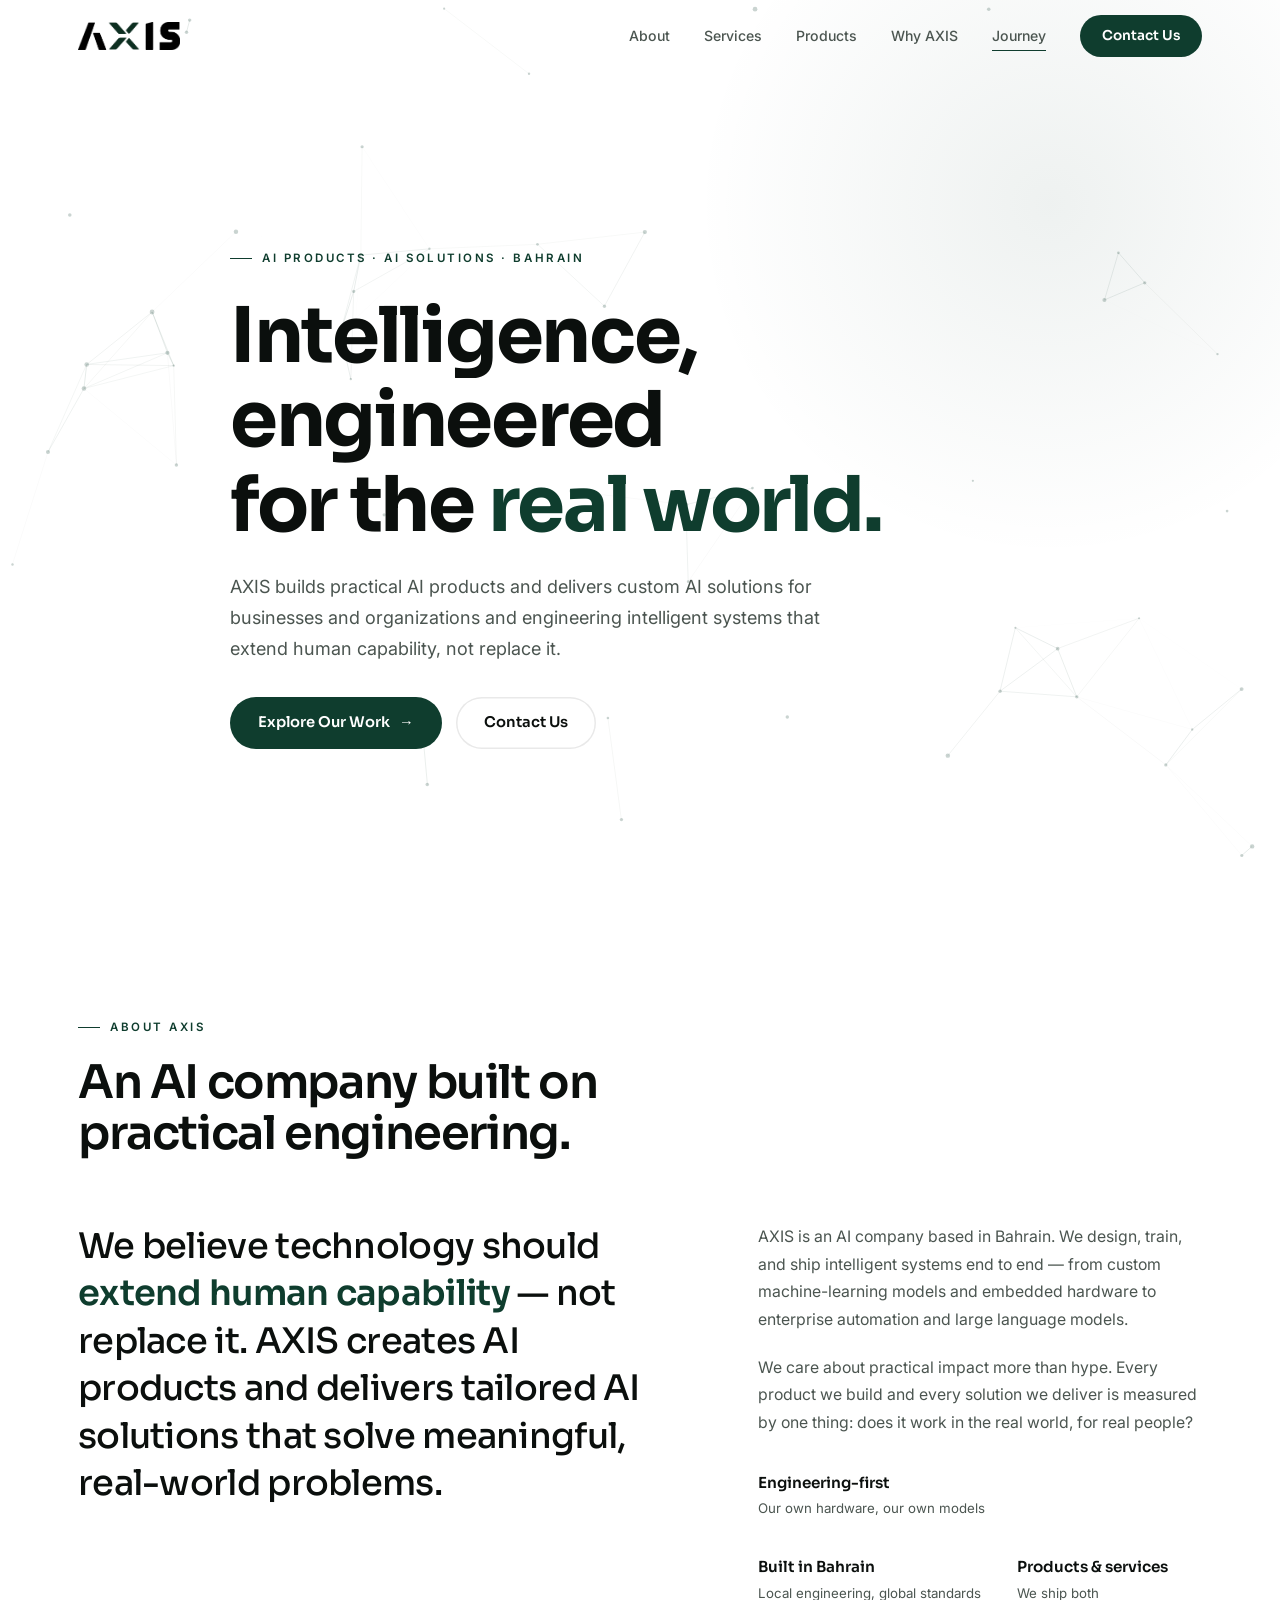
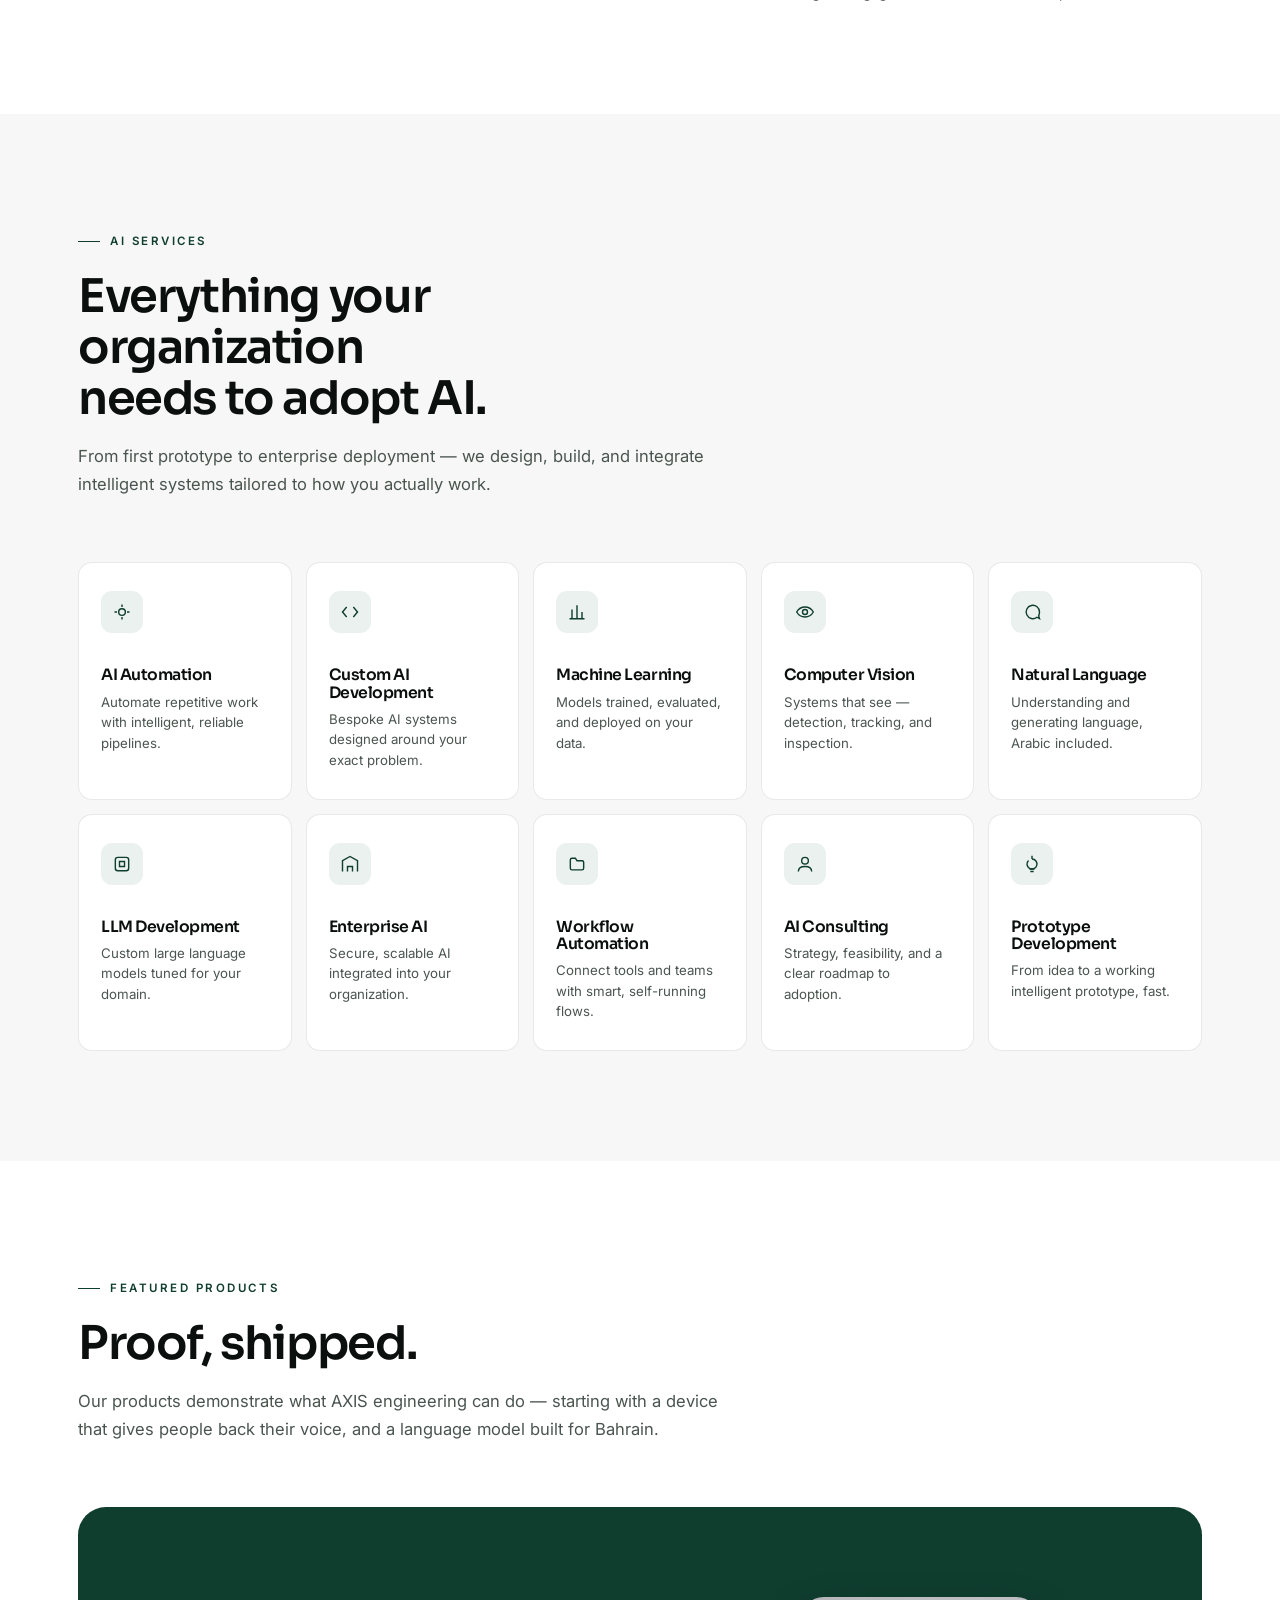
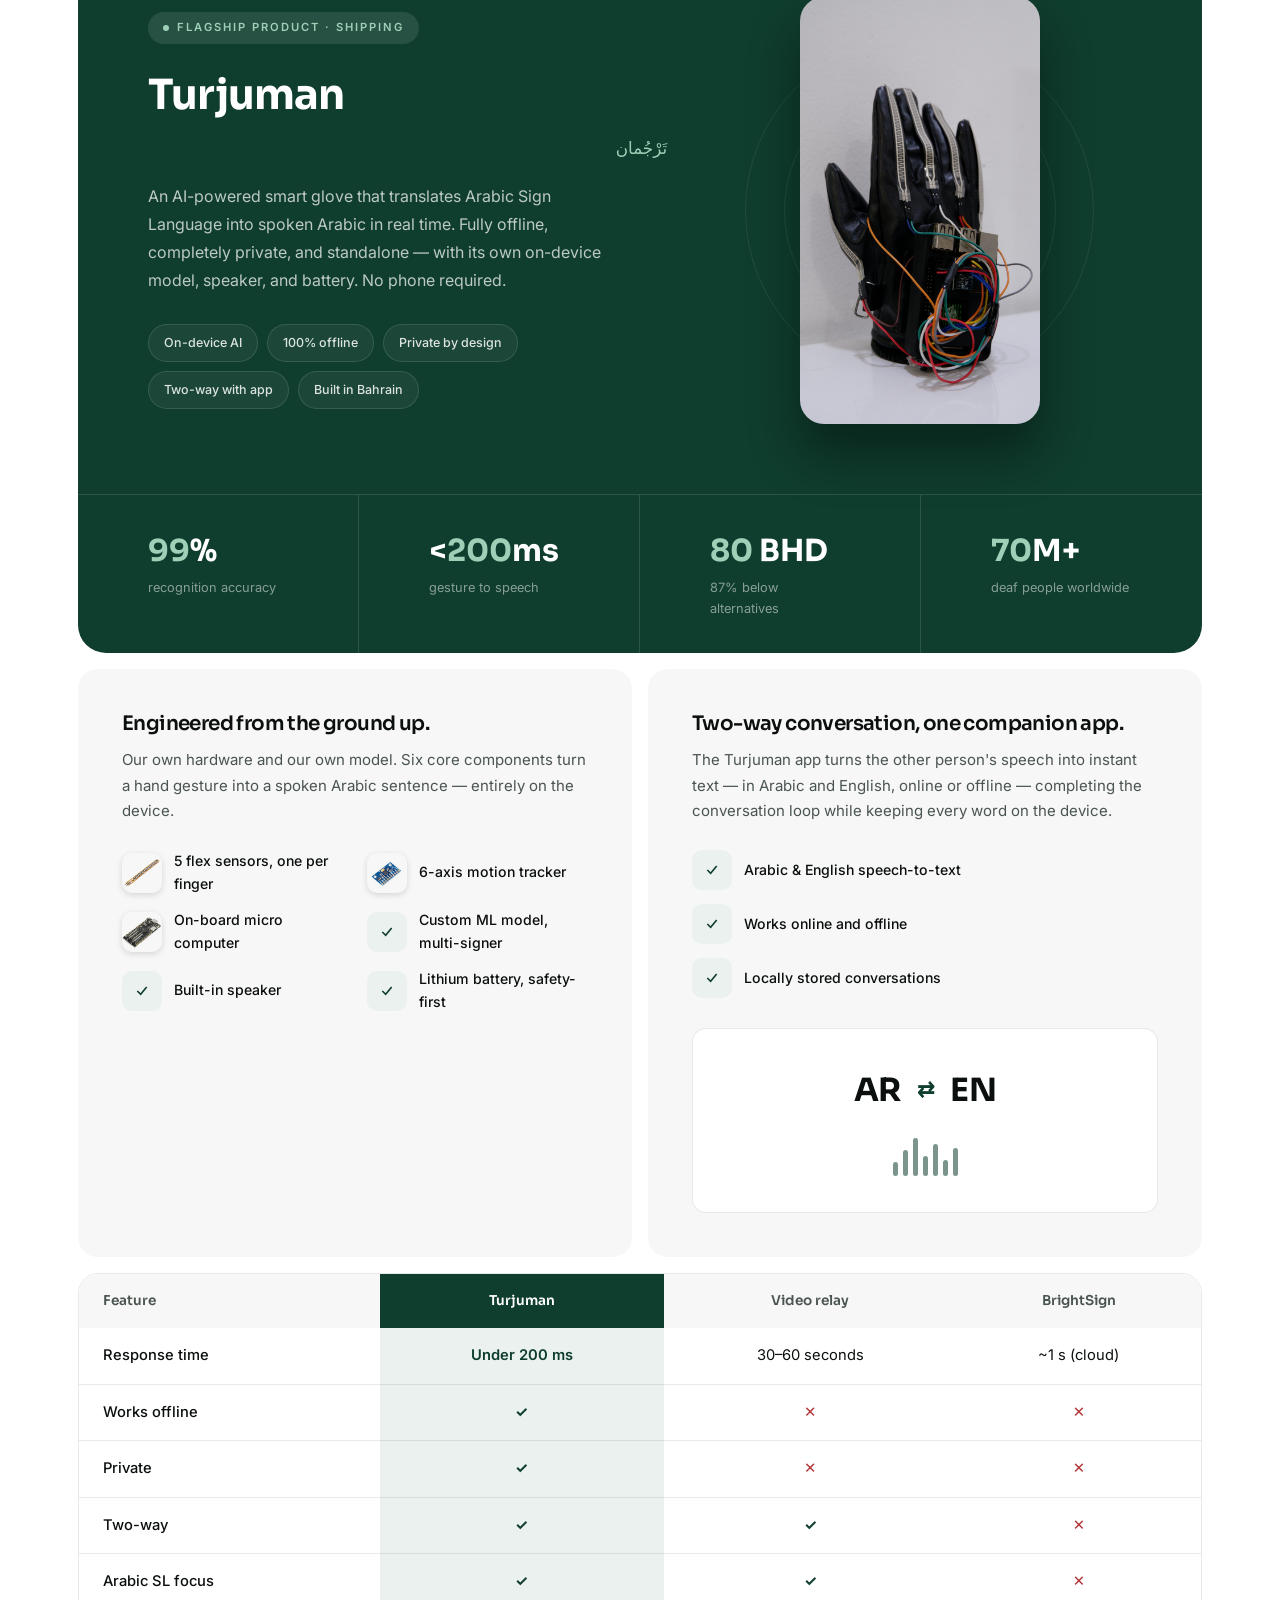
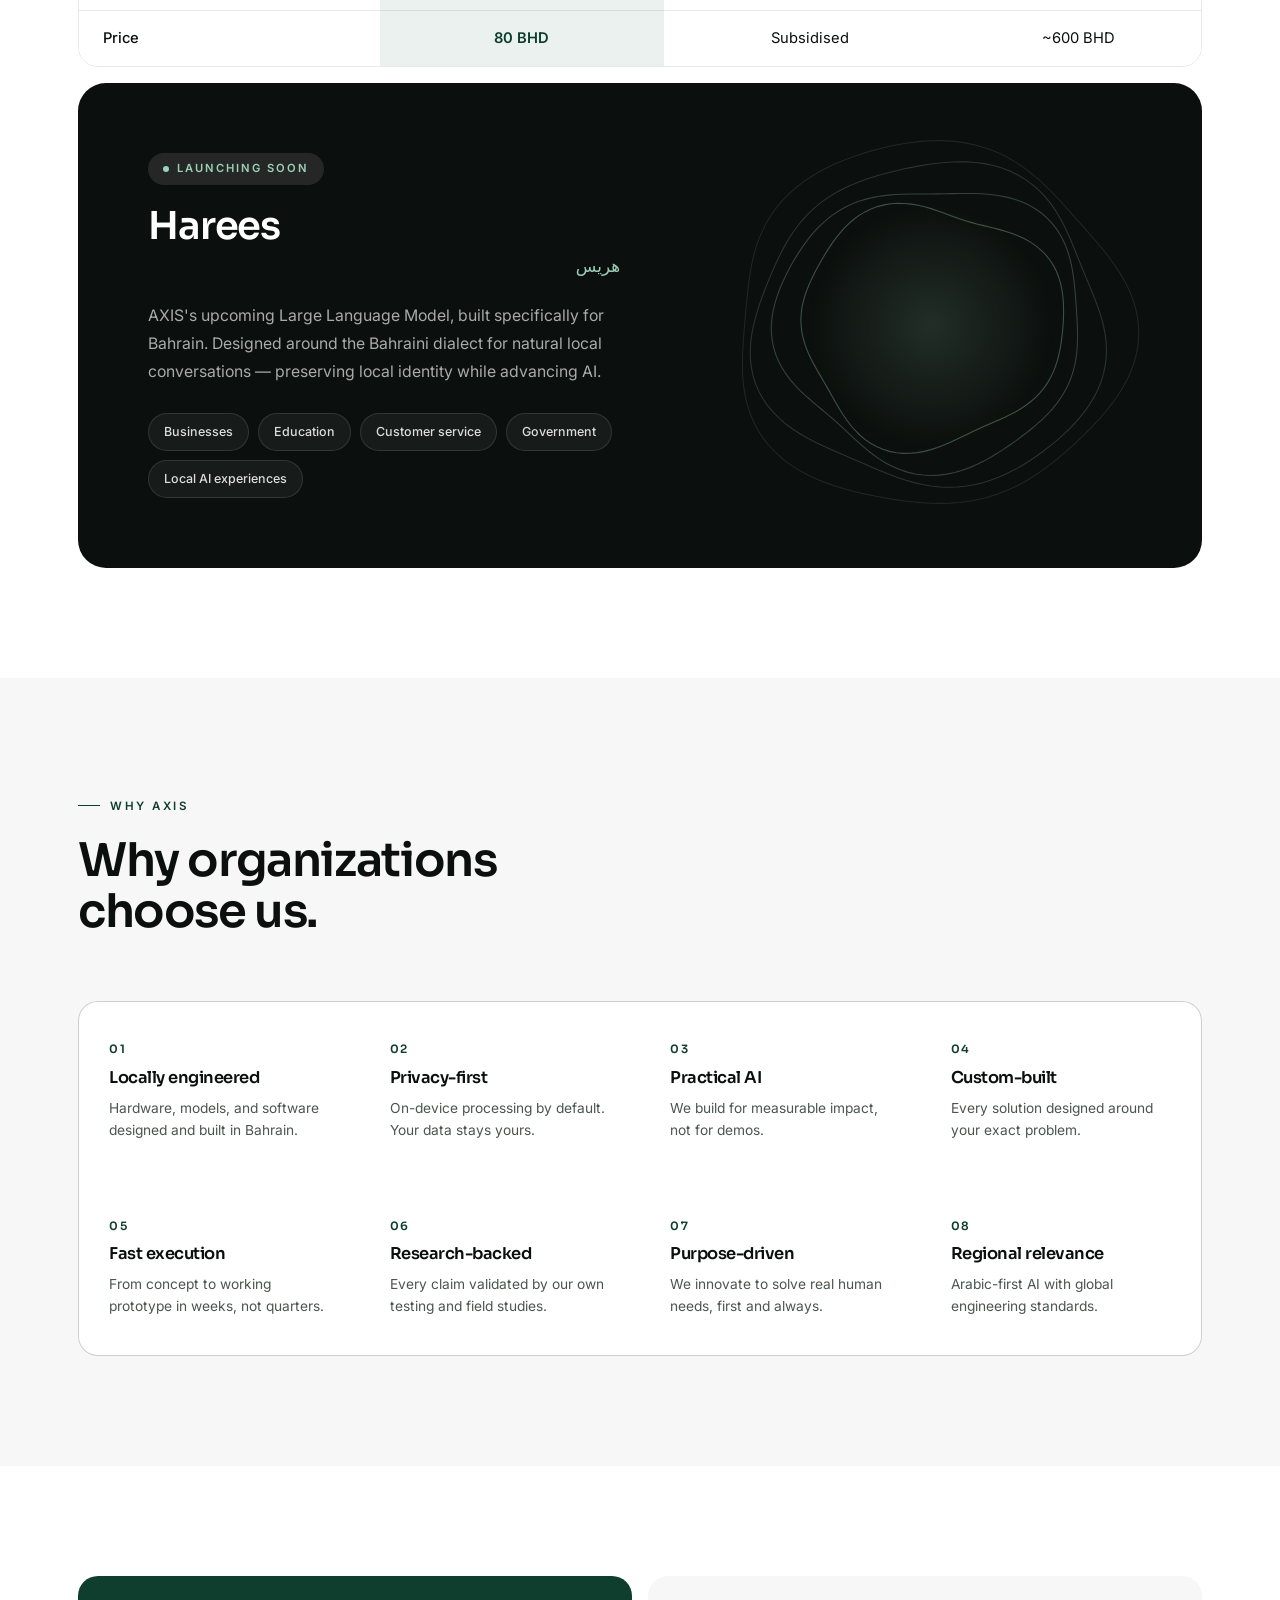
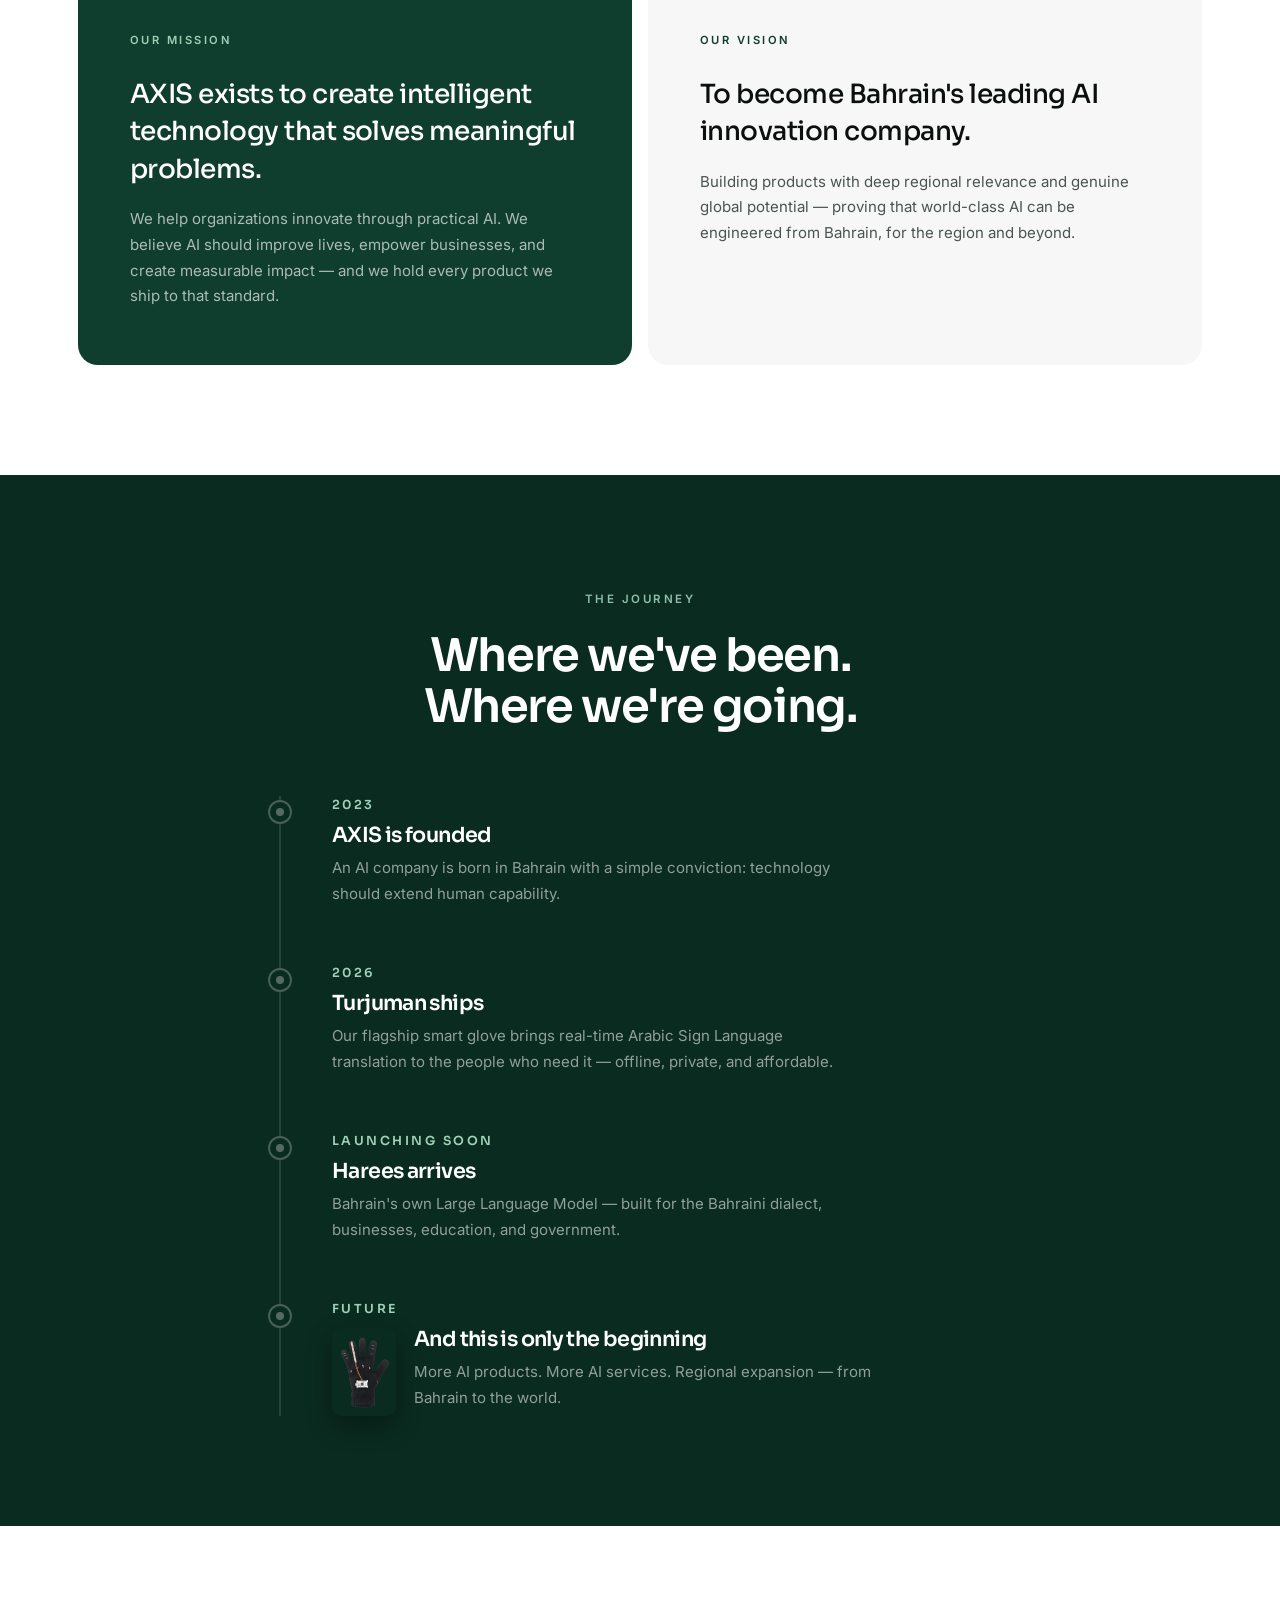
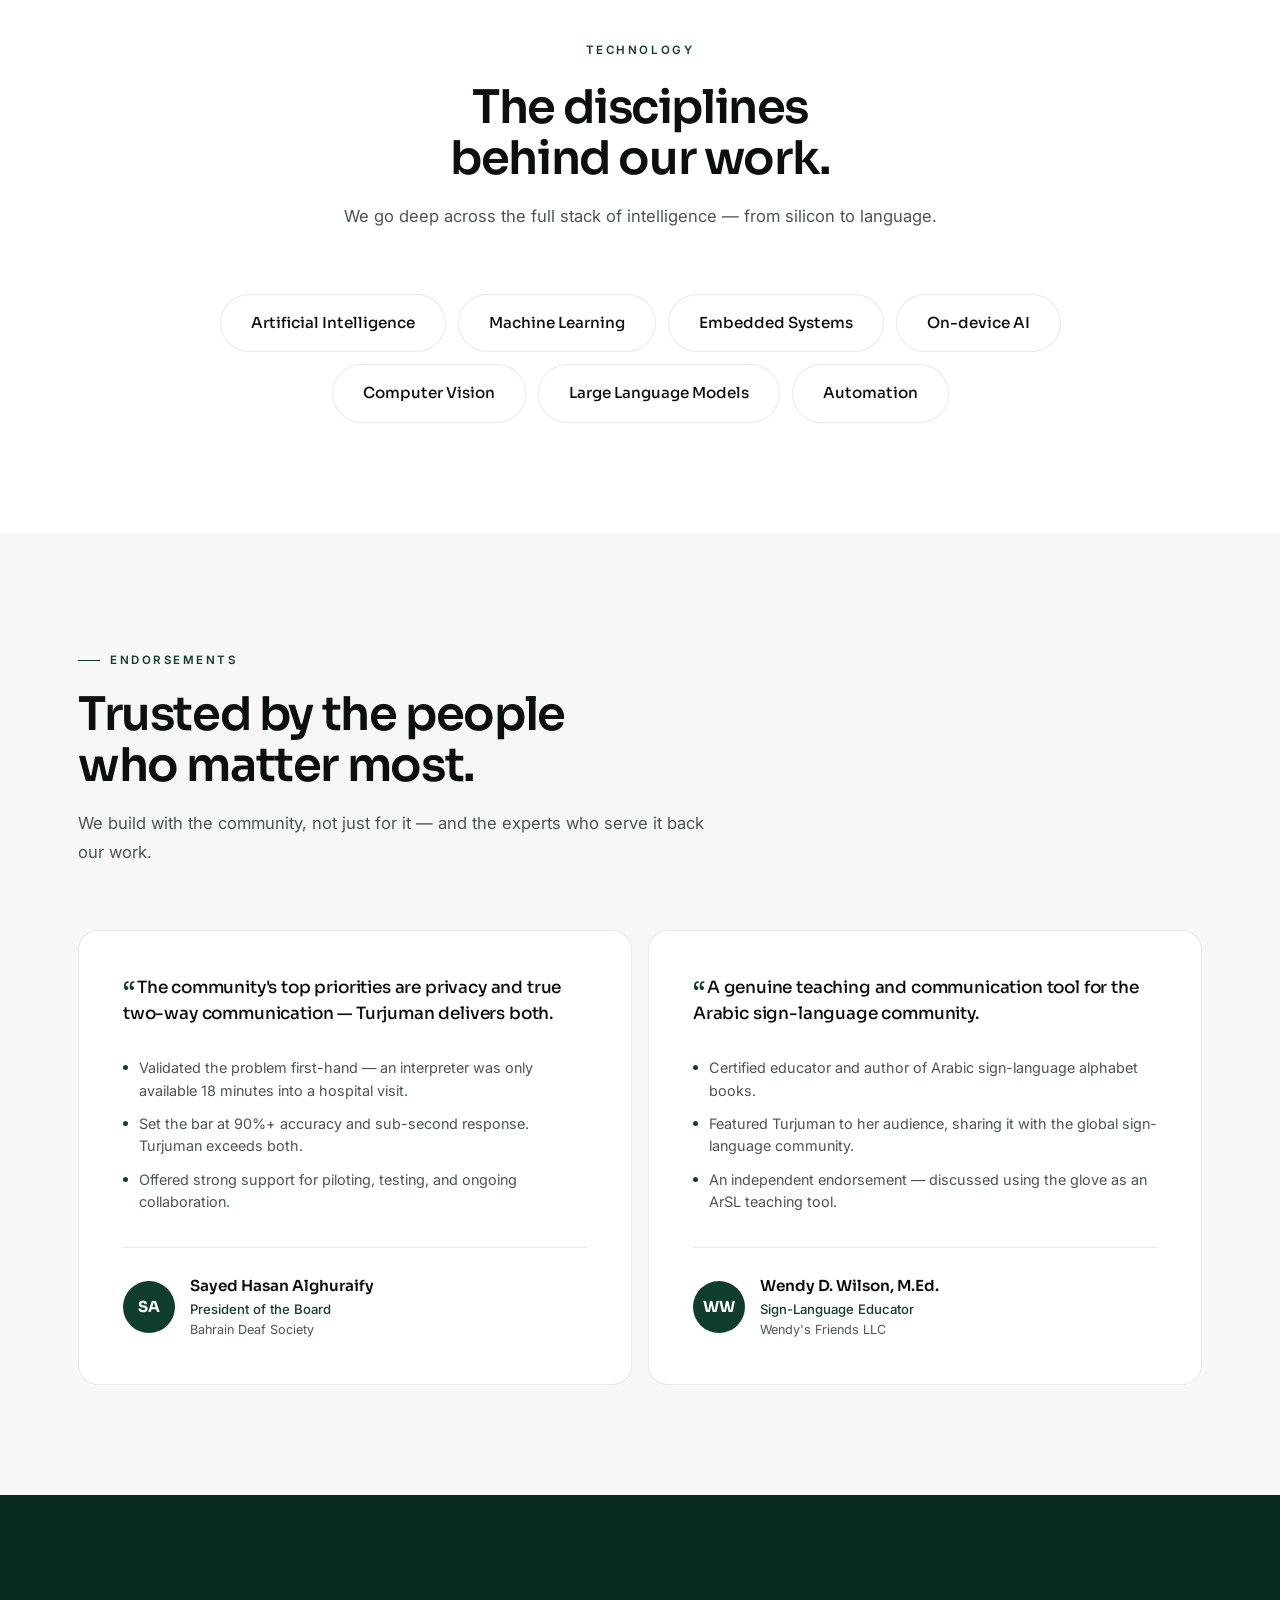
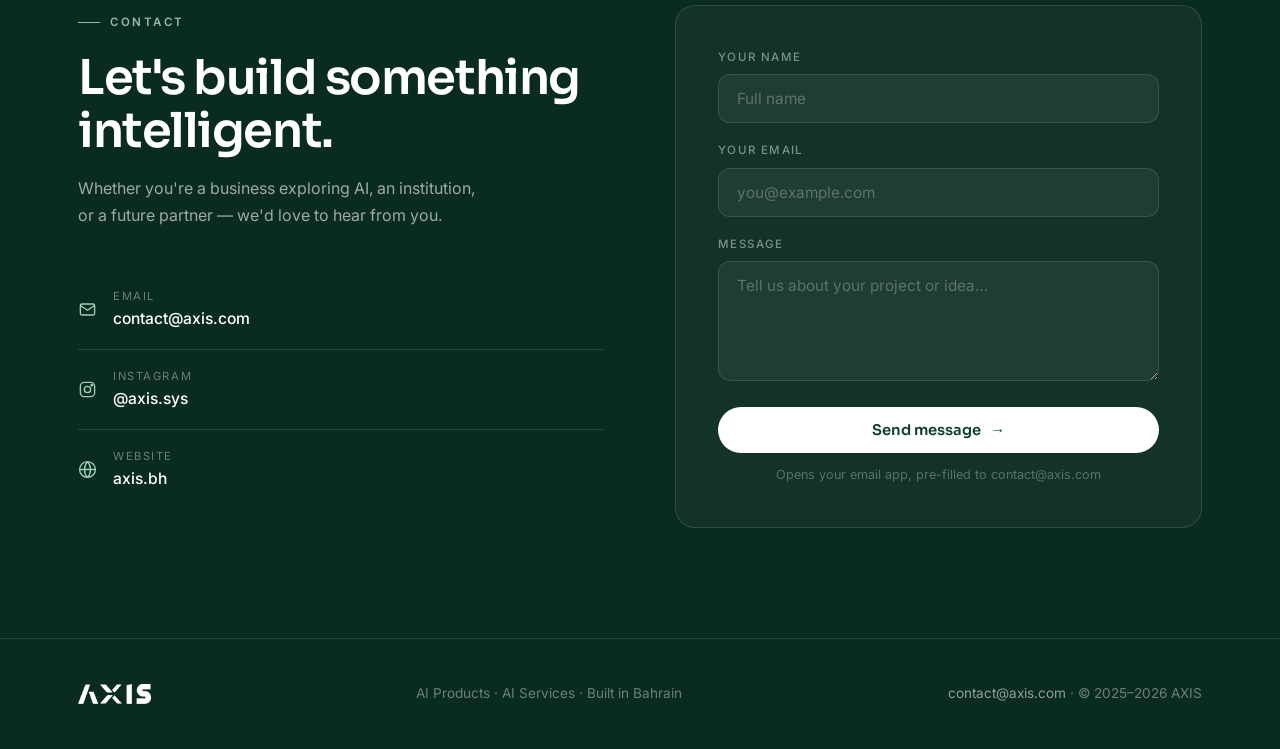
==== commit ec26e852: "test workflow run" ====
--- a/index.html
+++ b/index.html
@@ -1,5 +1,6 @@
 <!DOCTYPE html>
 <html lang="en">
+
 <head>
 <meta charset="UTF-8"/>
 <meta name="viewport" content="width=device-width,initial-scale=1.0"/>
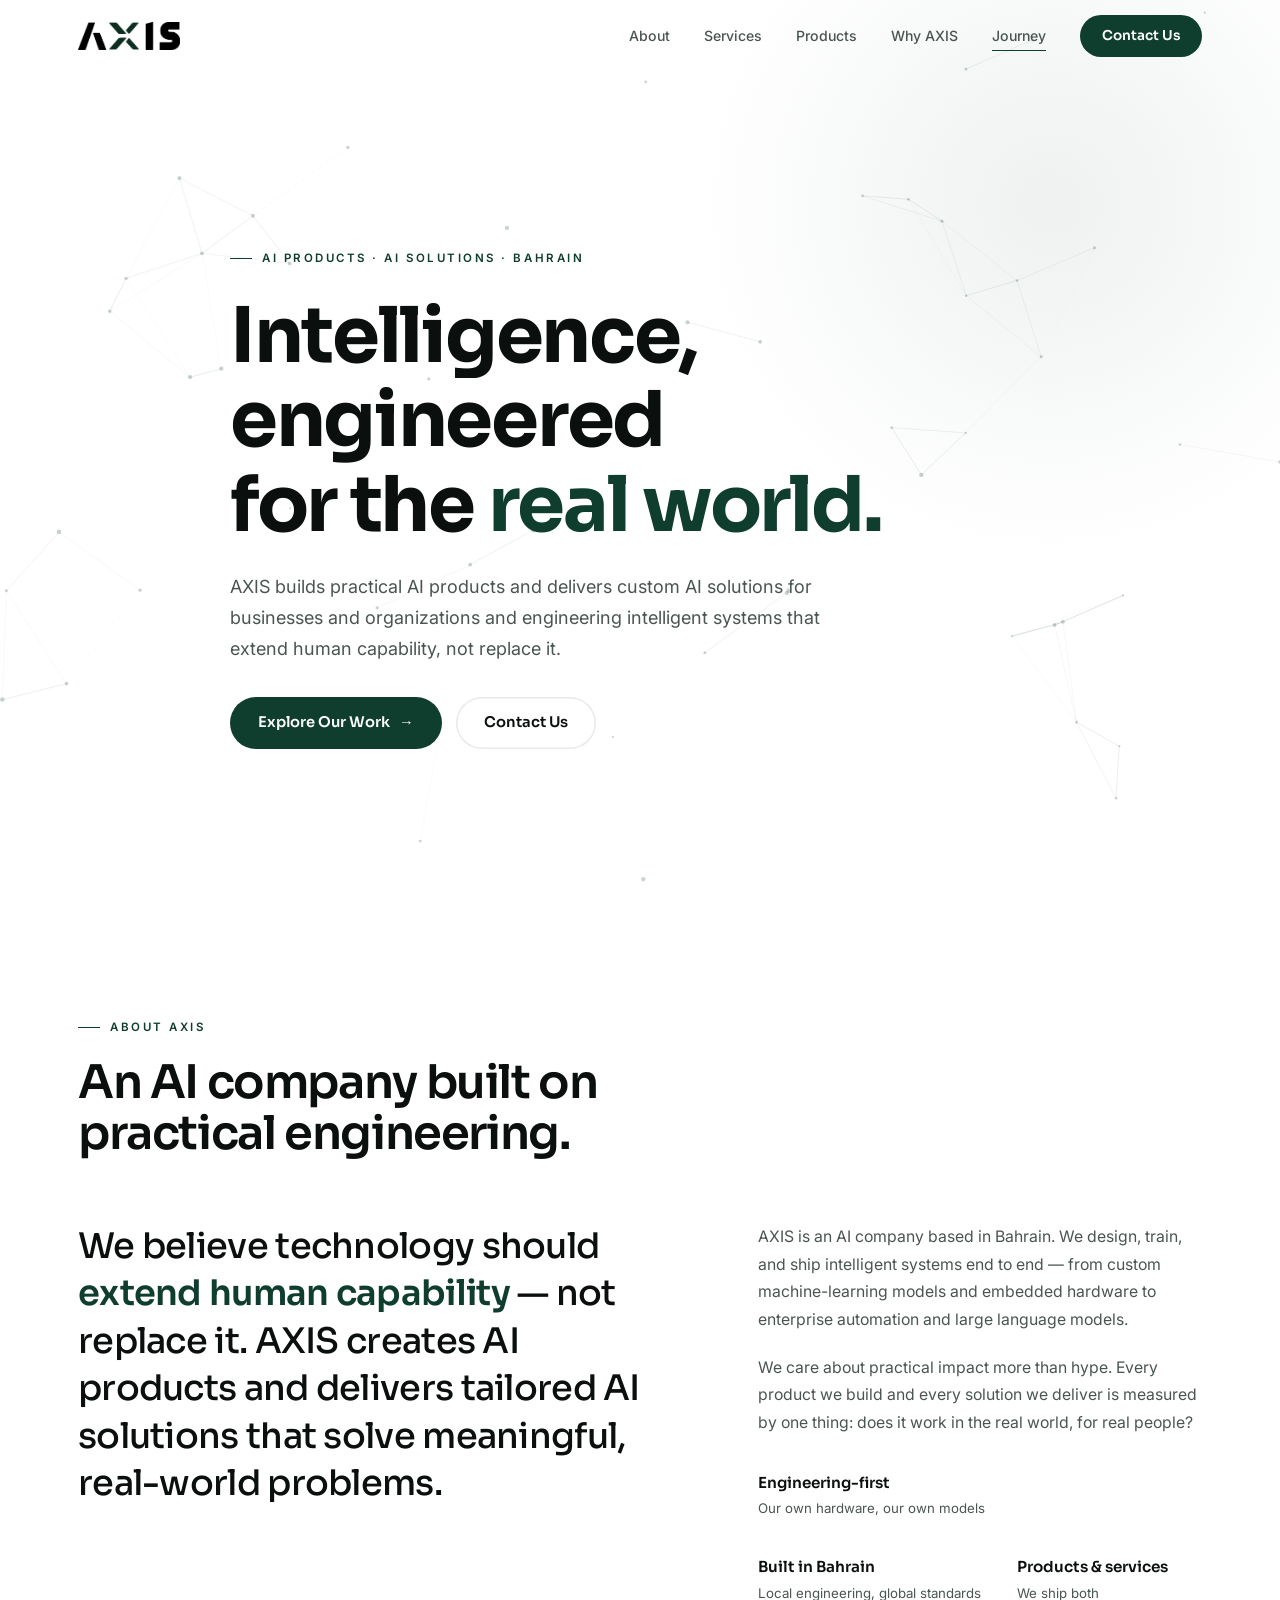
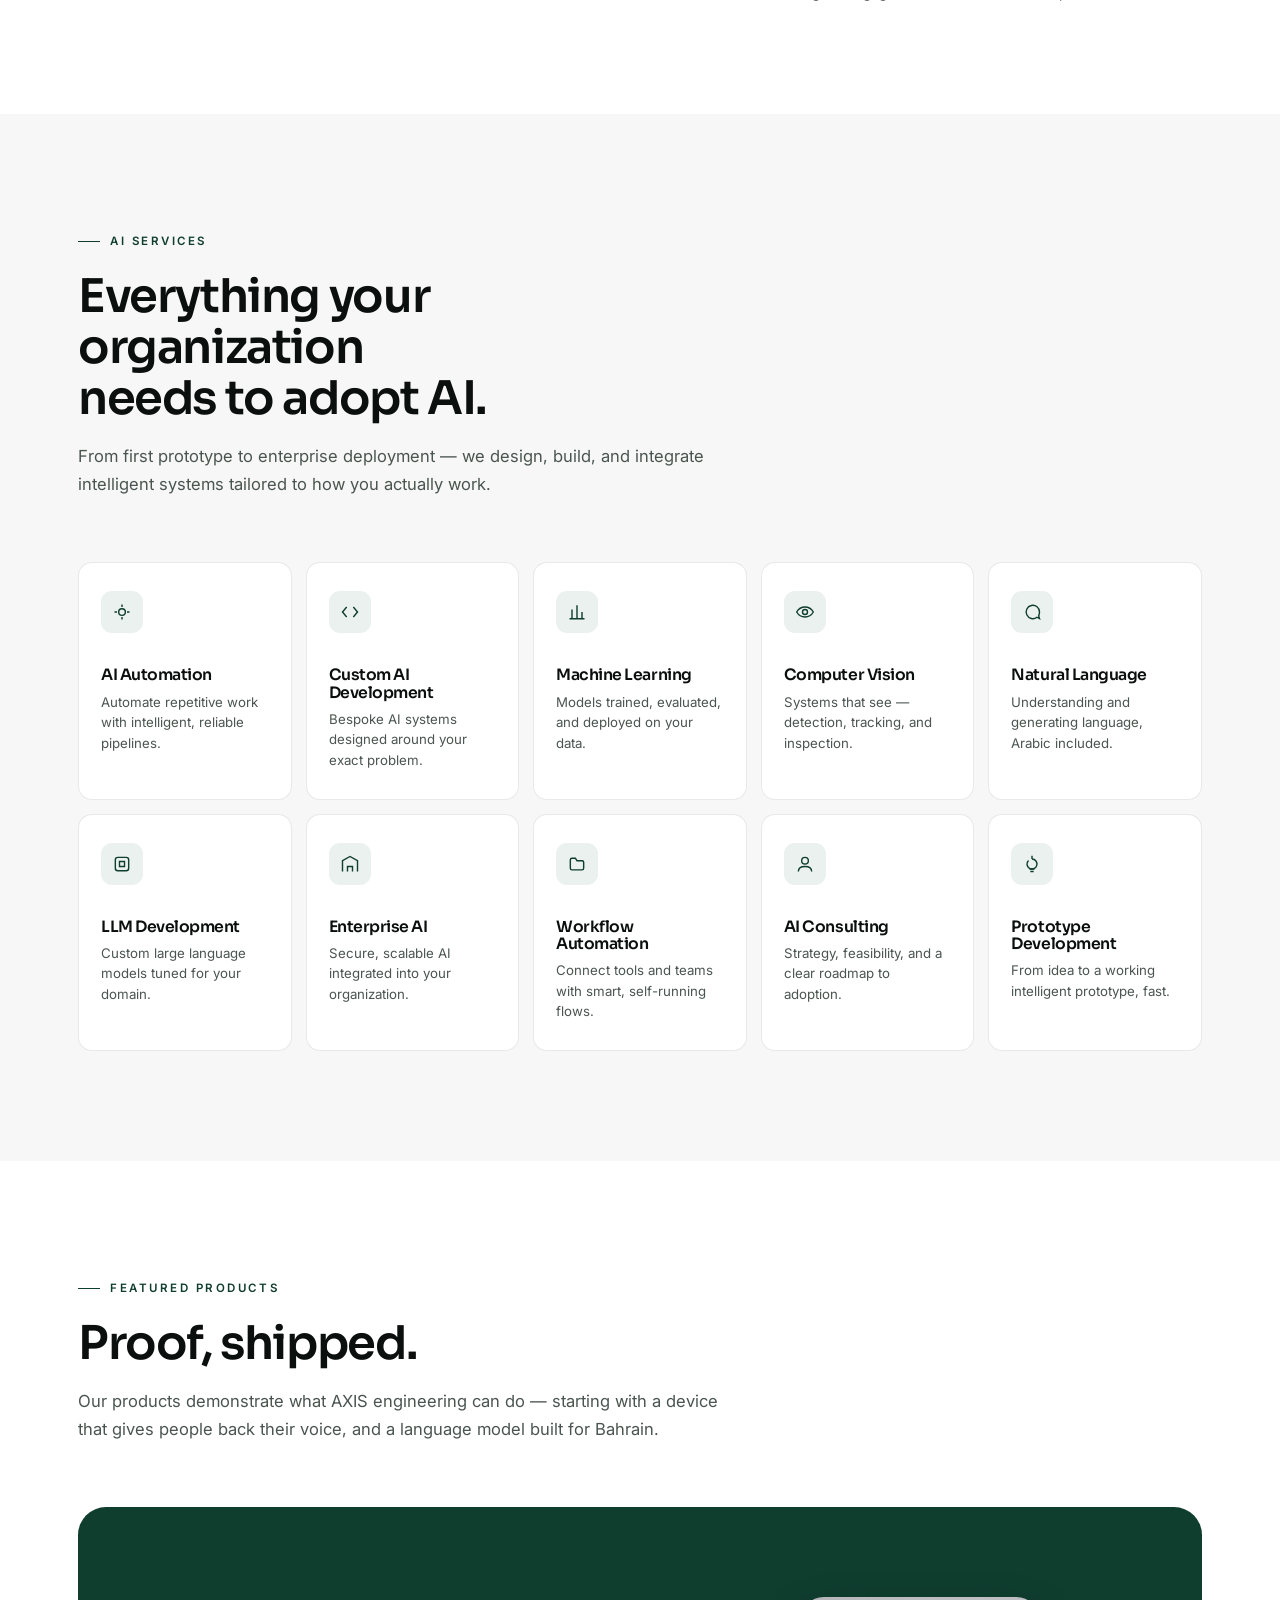
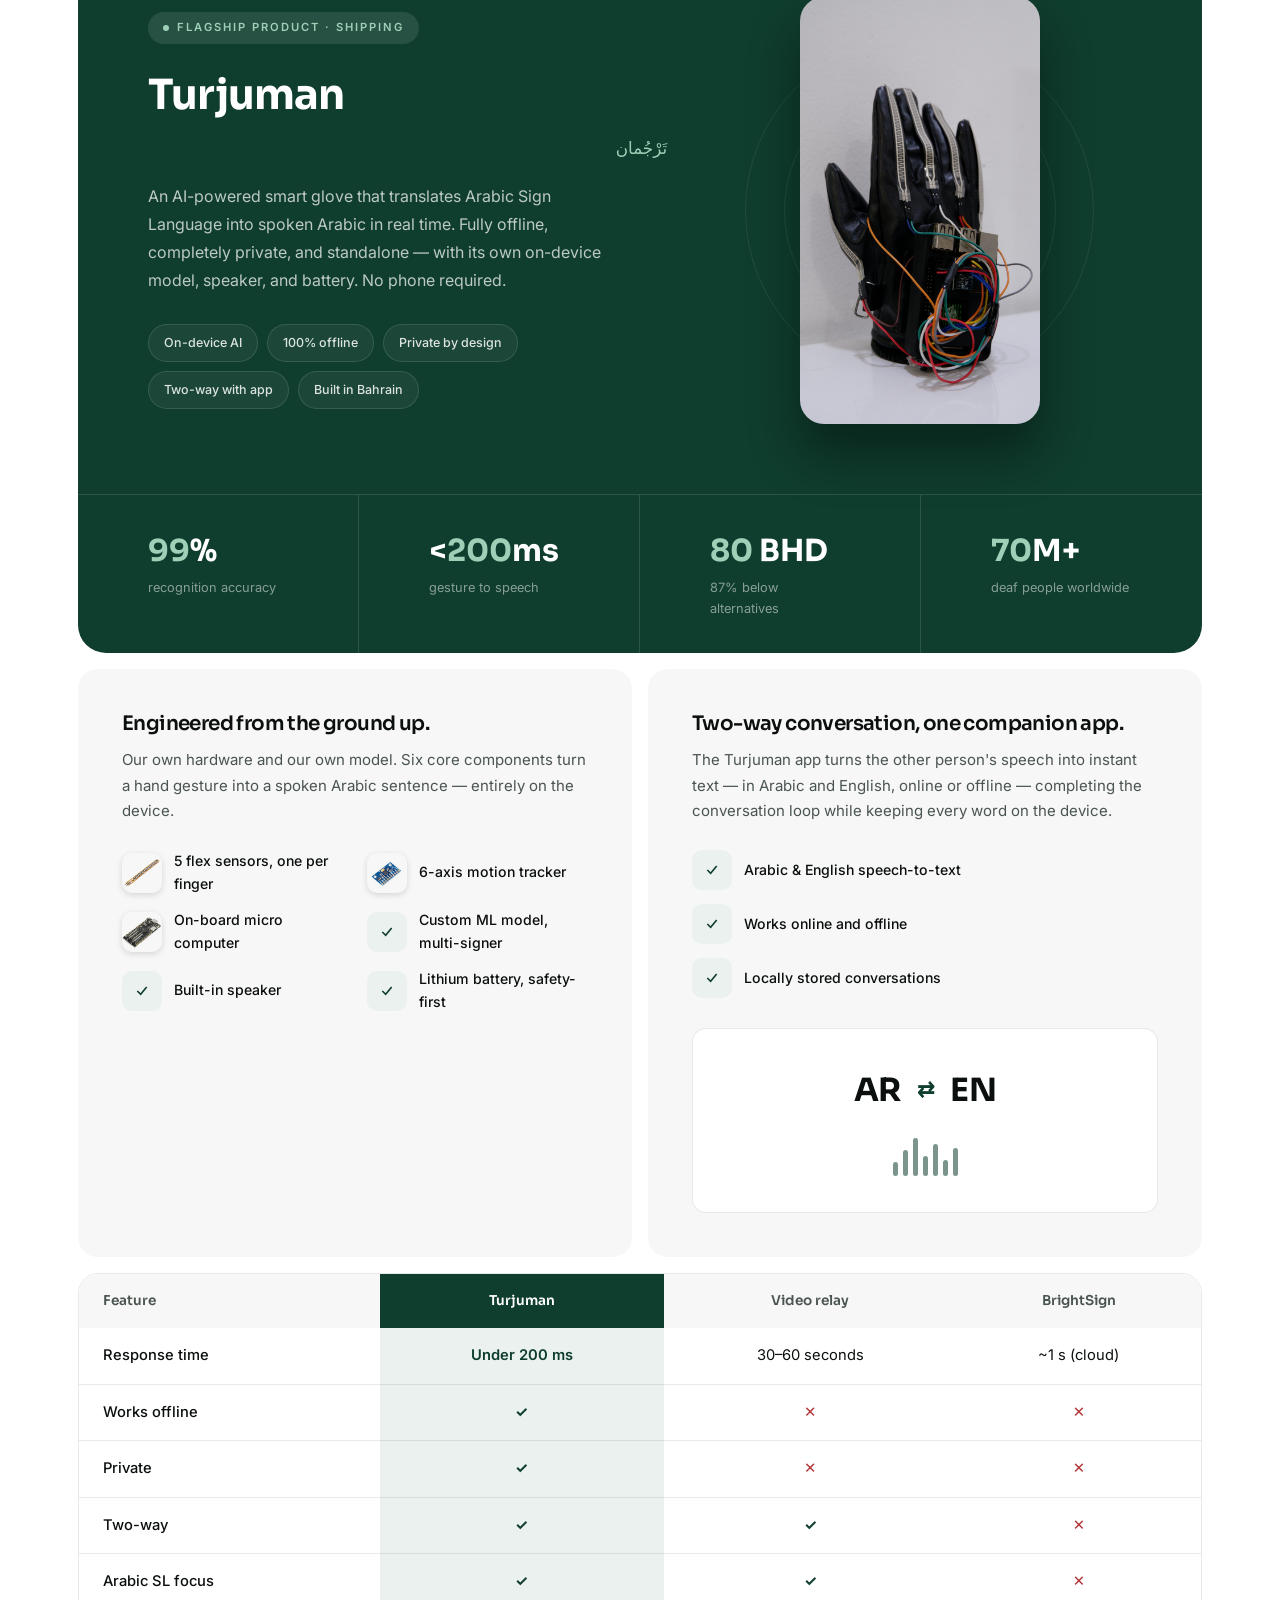
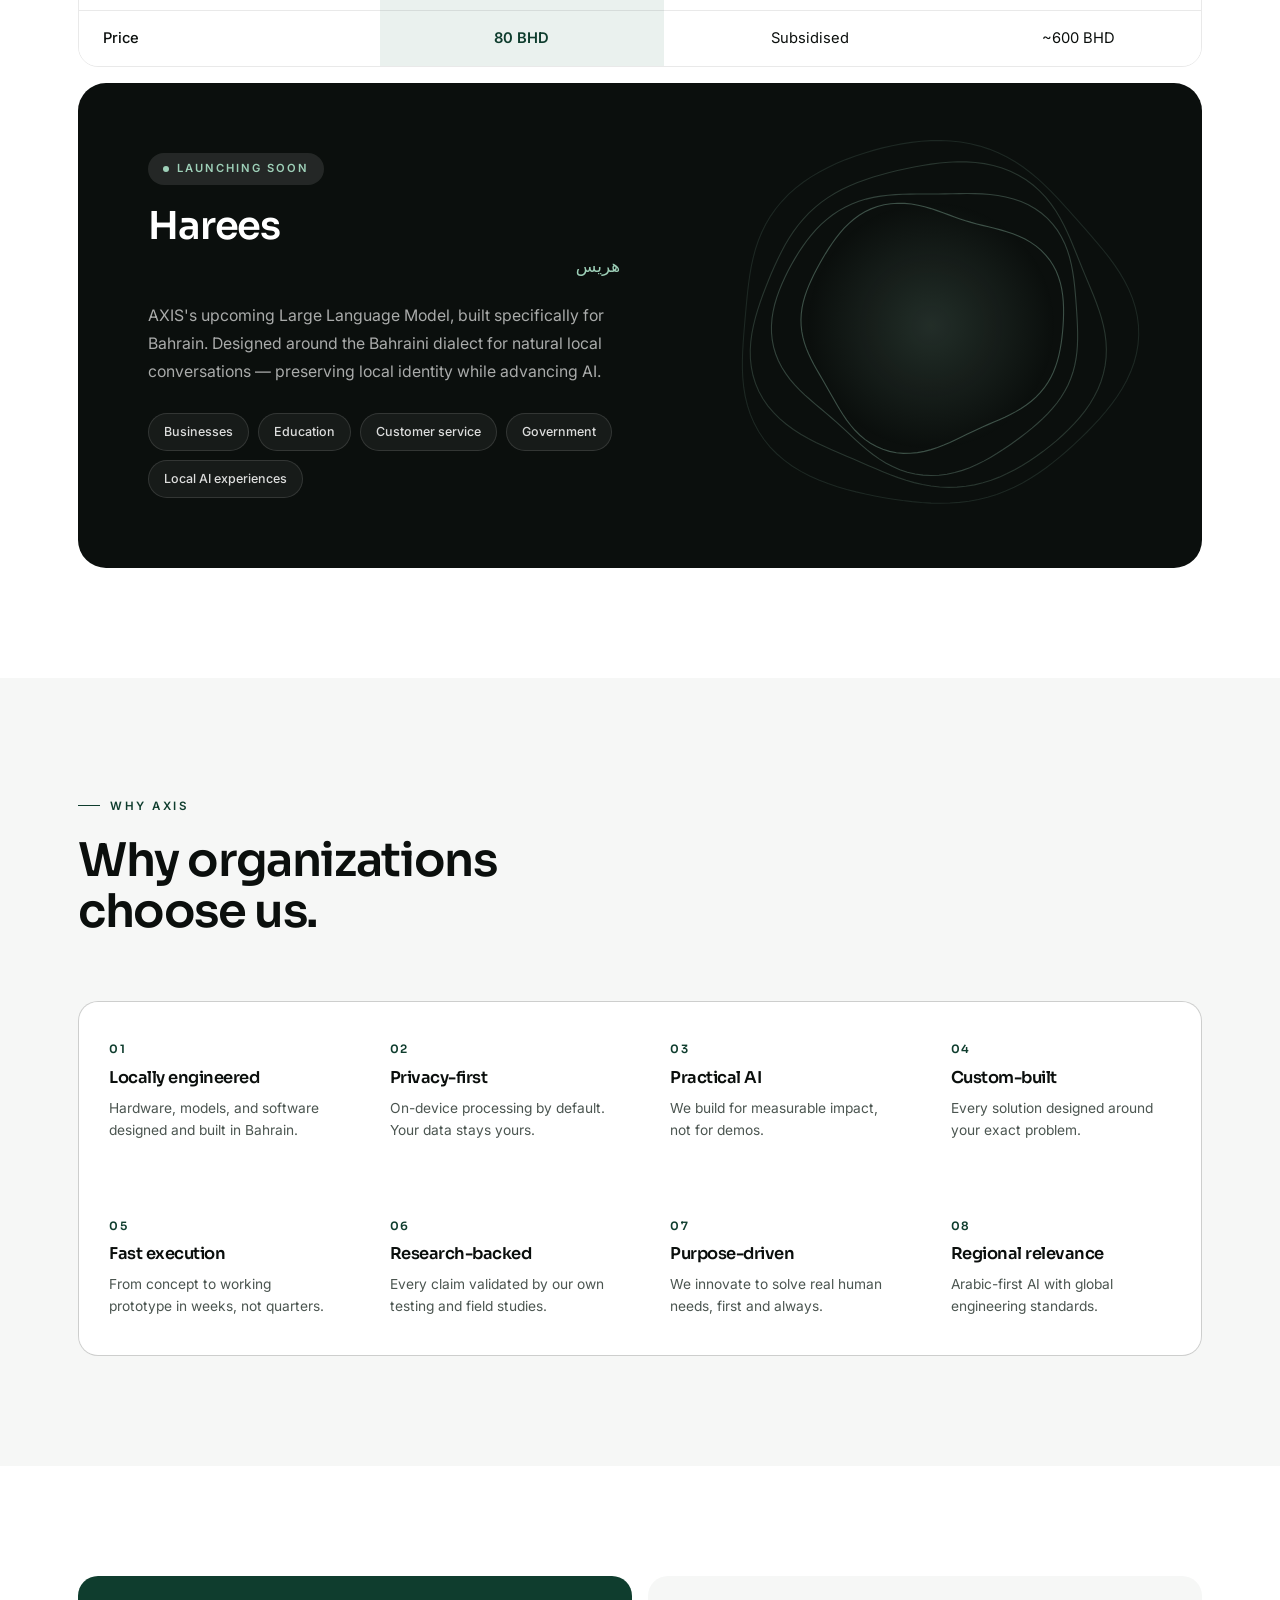
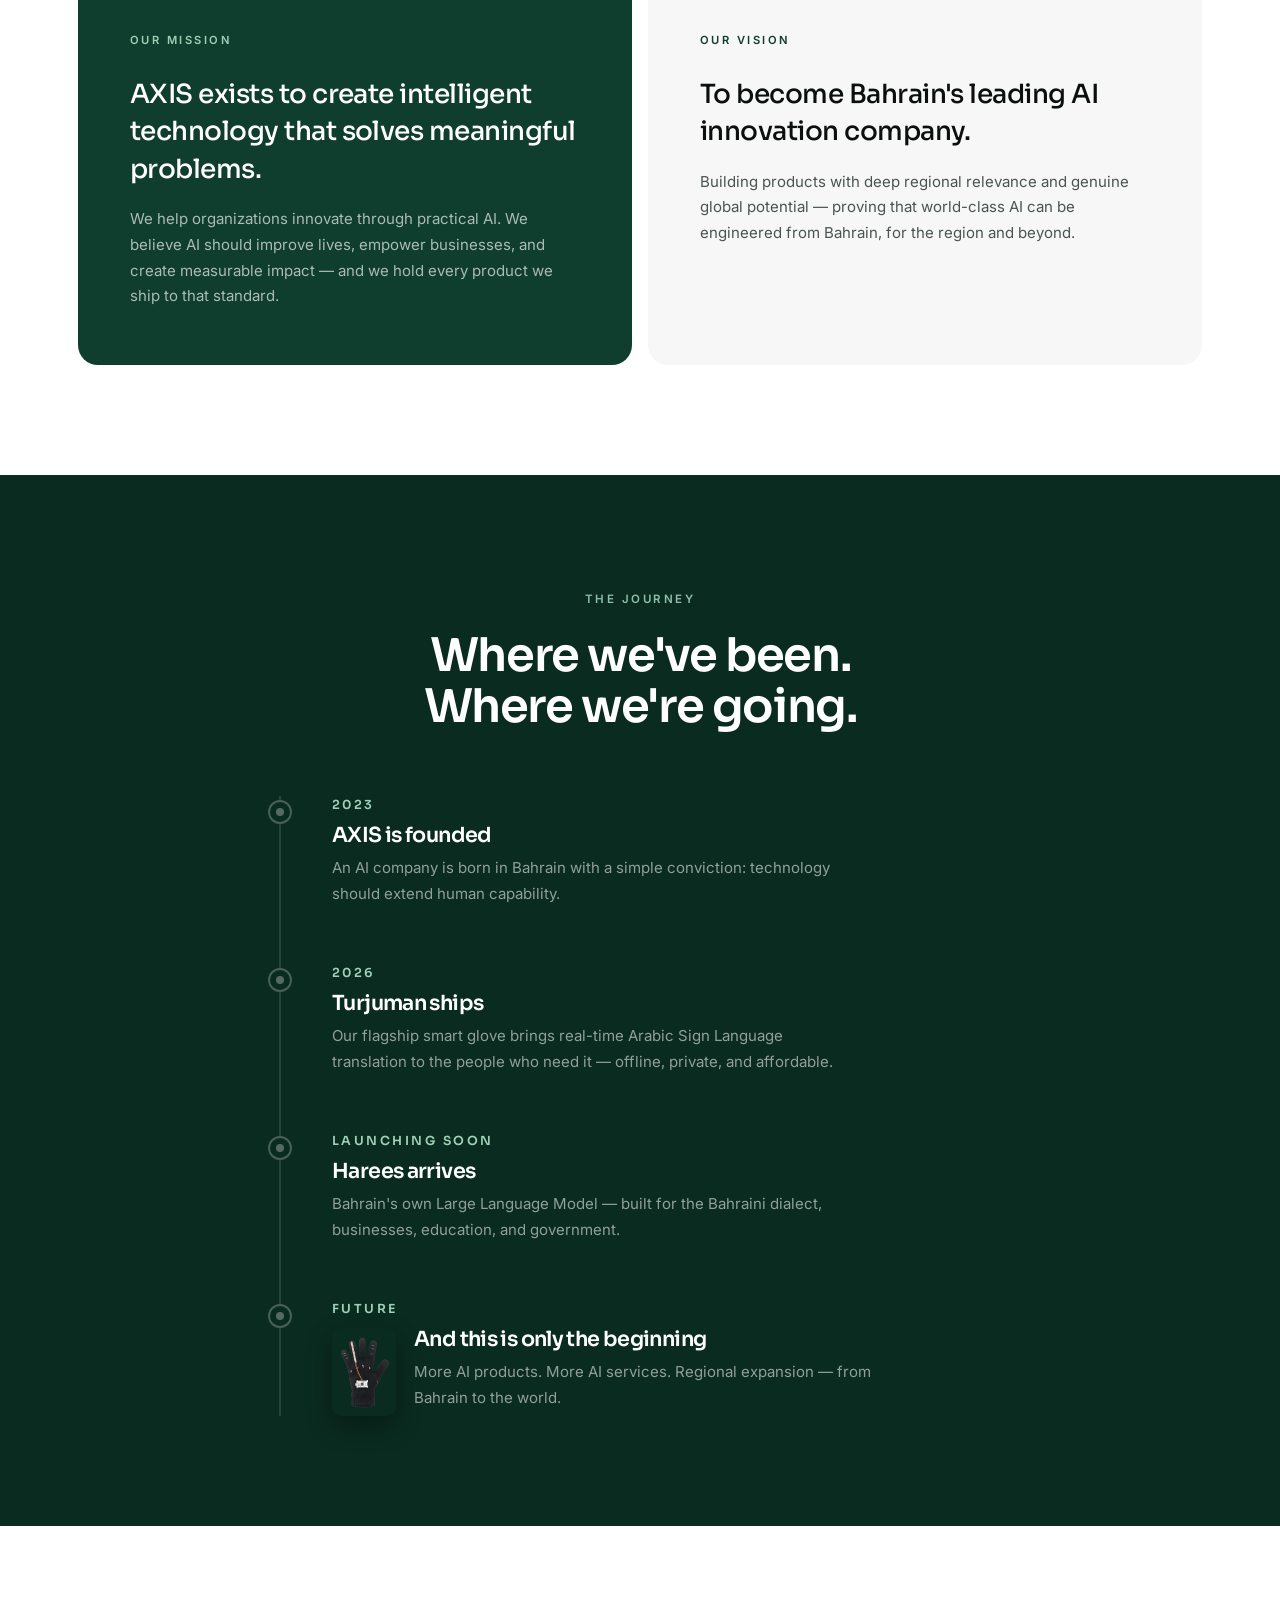
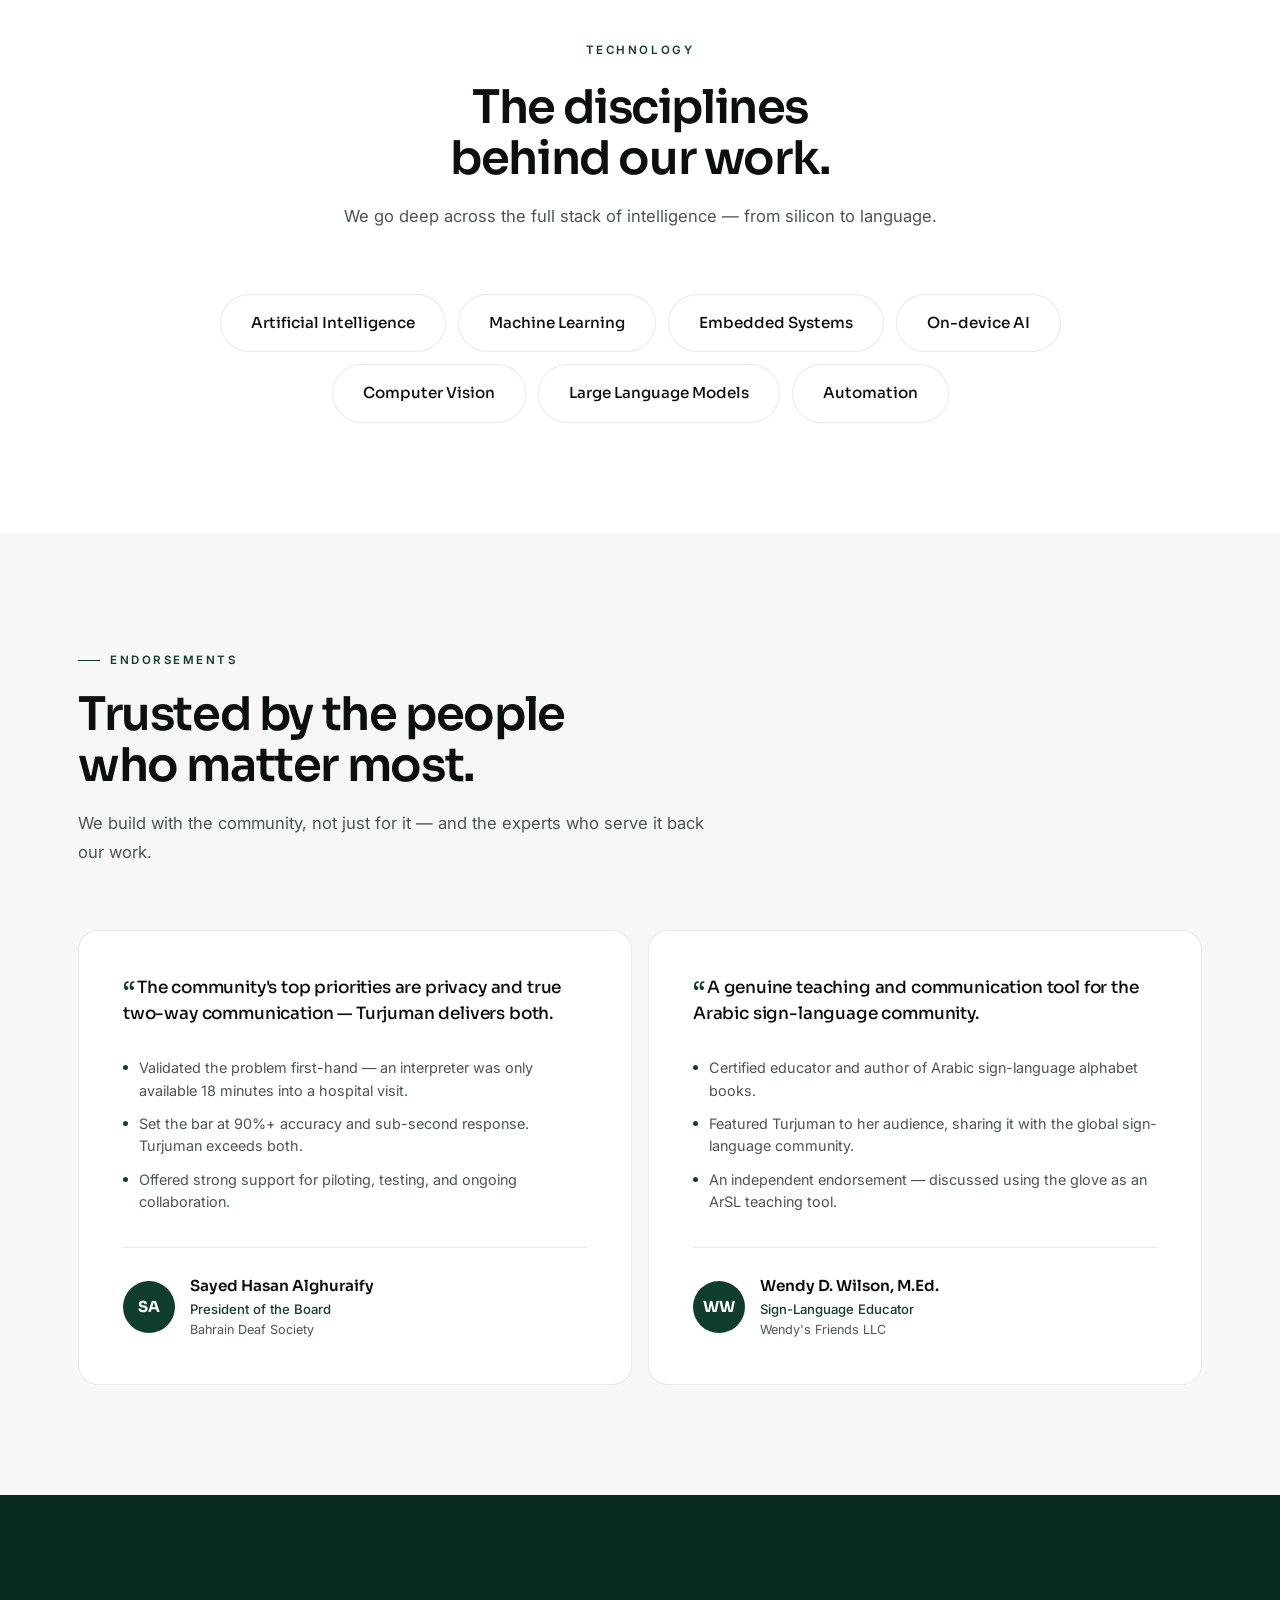
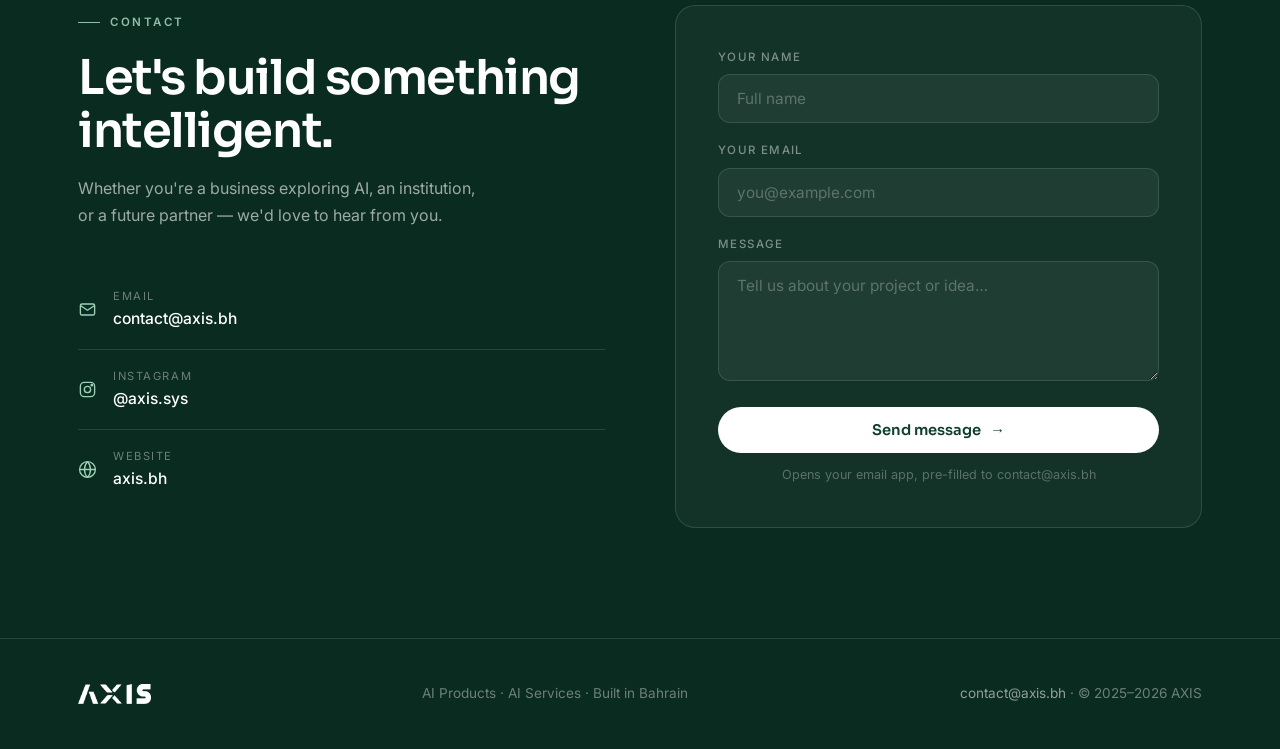
==== commit 95c895af: "fixed email from .com to .bh" ====
--- a/index.html
+++ b/index.html
@@ -664,7 +664,7 @@
         <span class="eyebrow">Contact</span>
         <h2>Let's build something intelligent.</h2>
         <p>Whether you're a business exploring AI, an institution, or a future partner — we'd love to hear from you.</p>
-        <div class="cline"><svg viewBox="0 0 24 24" fill="none" stroke="currentColor" stroke-width="1.7"><rect x="3" y="5" width="18" height="14" rx="2"/><path d="m3 7 9 6 9-6"/></svg><div><div class="k">Email</div><div class="v"><a href="mailto:contact@axis.com">contact@axis.com</a></div></div></div>
+        <div class="cline"><svg viewBox="0 0 24 24" fill="none" stroke="currentColor" stroke-width="1.7"><rect x="3" y="5" width="18" height="14" rx="2"/><path d="m3 7 9 6 9-6"/></svg><div><div class="k">Email</div><div class="v"><a href="mailto:contact@axis.bh">contact@axis.bh</a></div></div></div>
         <div class="cline"><svg viewBox="0 0 24 24" fill="none" stroke="currentColor" stroke-width="1.7"><rect x="3" y="3" width="18" height="18" rx="5"/><circle cx="12" cy="12" r="4"/><circle cx="17.5" cy="6.5" r="1"/></svg><div><div class="k">Instagram</div><div class="v"><a href="https://instagram.com/axis.sys" target="_blank" rel="noopener">@axis.sys</a></div></div></div>
         <div class="cline" style="border-bottom:0"><svg viewBox="0 0 24 24" fill="none" stroke="currentColor" stroke-width="1.7"><circle cx="12" cy="12" r="10"/><path d="M2 12h20M12 2a15 15 0 0 1 0 20M12 2a15 15 0 0 0 0 20"/></svg><div><div class="k">Website</div><div class="v"><a href="https://axis.bh" target="_blank" rel="noopener">axis.bh</a></div></div></div>
       </div>
@@ -673,7 +673,7 @@
         <div class="field"><label for="fe">Your email</label><input type="email" id="fe" name="email" placeholder="you@example.com" autocomplete="email" required></div>
         <div class="field"><label for="fm">Message</label><textarea id="fm" name="message" placeholder="Tell us about your project or idea…" required></textarea></div>
         <button type="submit" class="btn btn-light magnetic" style="width:100%;justify-content:center">Send message <span class="arr">→</span></button>
-        <p class="form-note">Opens your email app, pre-filled to contact@axis.com</p>
+        <p class="form-note">Opens your email app, pre-filled to contact@axis.bh</p>
       </form>
     </div>
   </div>
@@ -685,7 +685,7 @@
   <div class="w foot">
     <span class="foot-logo"><img src="assets/logo-axis.png" alt="AXIS" width="467" height="128"></span>
     <p>AI Products · AI Services · Built in Bahrain</p>
-    <p><a href="mailto:contact@axis.com">contact@axis.com</a> · © 2025–2026 AXIS</p>
+    <p><a href="mailto:contact@axis.bh">contact@axis.bh</a> · © 2025–2026 AXIS</p>
   </div>
 </footer>
 
@@ -870,7 +870,7 @@
   var n = encodeURIComponent(document.getElementById('fn').value.trim());
   var em = encodeURIComponent(document.getElementById('fe').value.trim());
   var m = encodeURIComponent(document.getElementById('fm').value.trim());
-  location.href = 'mailto:contact@axis.com?subject=Enquiry%20from%20' + n + '&body=' + m + '%0A%0A—%20' + n + '%20%3C' + em + '%3E';
+  location.href = 'mailto:contact@axis.bh?subject=Enquiry%20from%20' + n + '&body=' + m + '%0A%0A—%20' + n + '%20%3C' + em + '%3E';
 });
 })();
 </script>
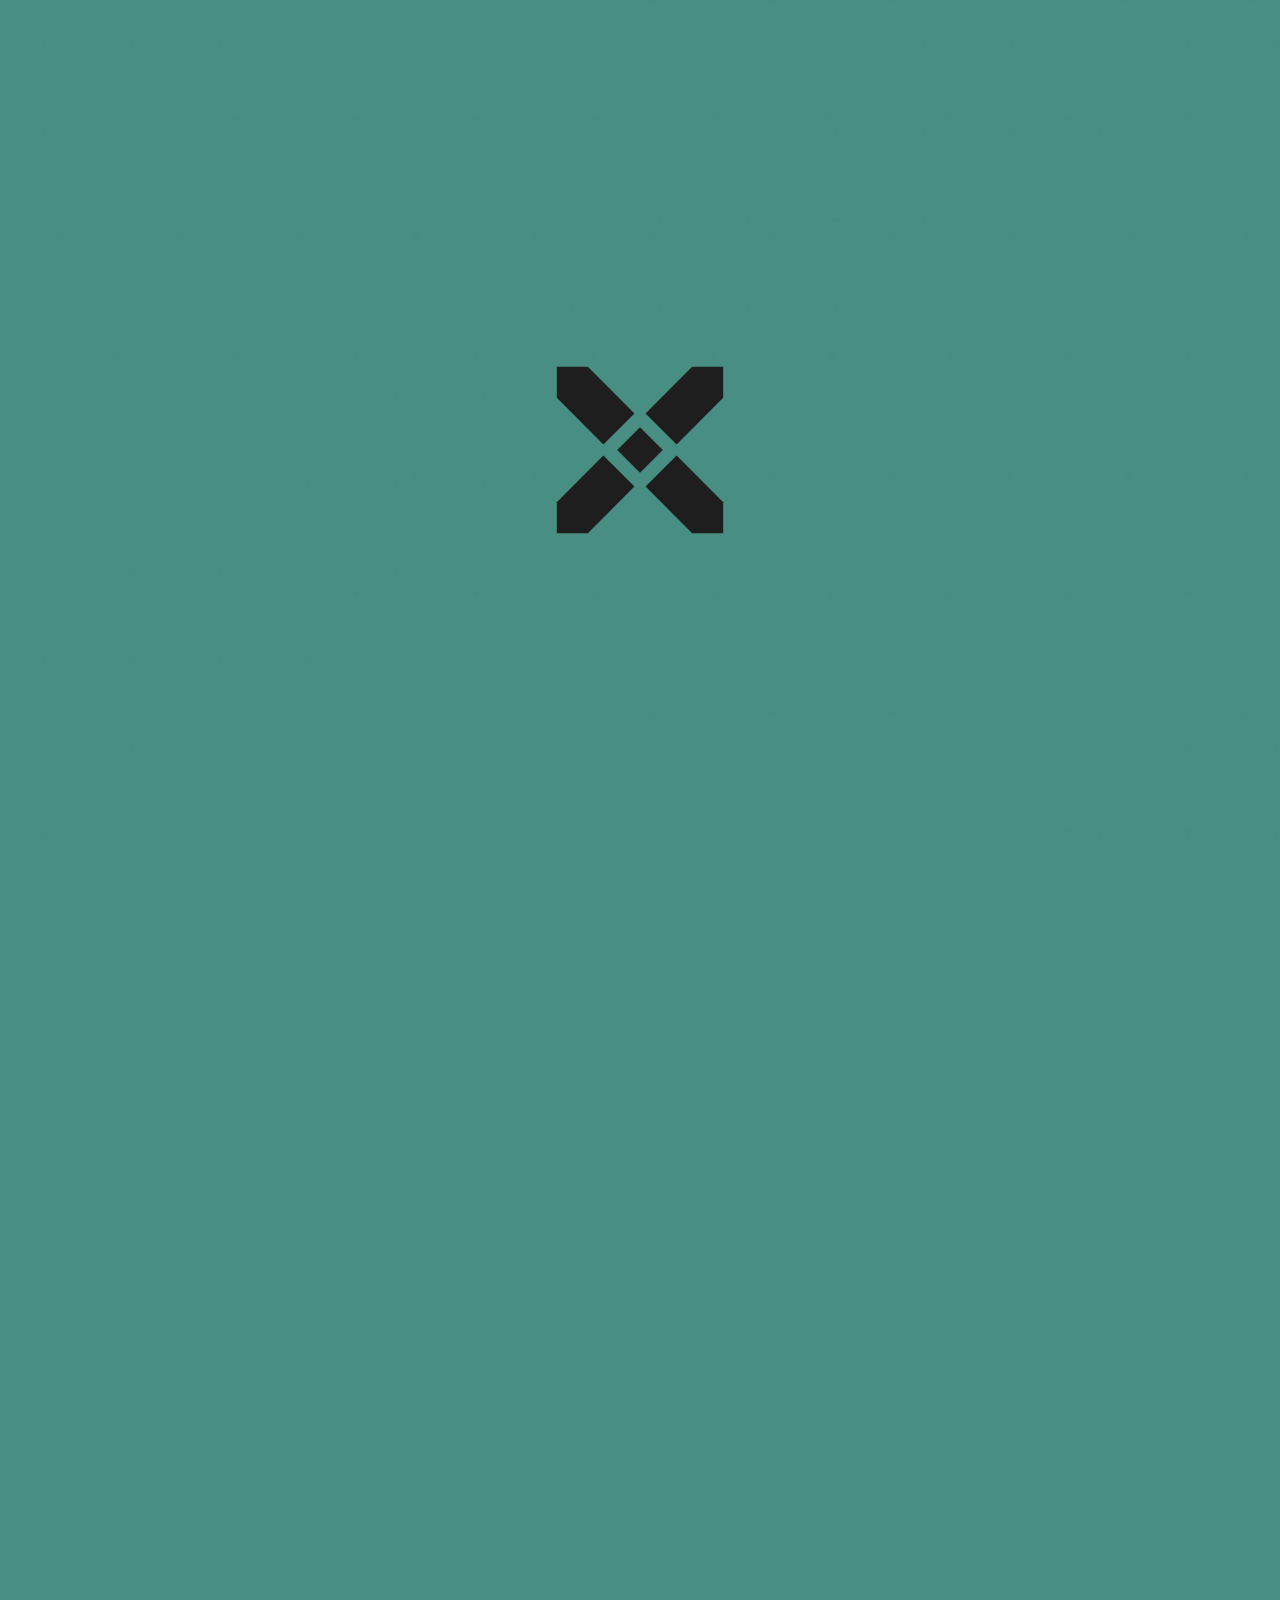
==== commit 2a0aa73f: "New Site" ====
--- a/index.html
+++ b/index.html
@@ -1,878 +1,131 @@
-<!DOCTYPE html>
-<html lang="en">
+<!doctype html>
+<html lang="en" class="splash">
+<head>
+<meta charset="utf-8">
+<meta name="viewport" content="width=device-width, initial-scale=1">
+<title>Axis — The first AI built entirely in Bahrain</title>
+<meta name="description" content="Axis is a team of young Bahrainis who built the first AI made entirely in Bahrain. Its name is Mashmoom, and it speaks Bahraini Arabic.">
+<meta name="keywords" content="Bahraini AI, AI in Bahrain, Mashmoom, Axis Bahrain, Arabic AI, Bahraini dialect AI, artificial intelligence Bahrain, ذكاء اصطناعي بحريني, مشموم">
+<meta name="author" content="Axis">
+<meta name="robots" content="index,follow,max-image-preview:large,max-snippet:-1,max-video-preview:-1">
+<link rel="canonical" href="https://axis.bh/">
+<meta property="og:type" content="website">
+<meta property="og:site_name" content="Axis">
+<meta property="og:locale" content="en_BH">
+<meta property="og:locale:alternate" content="ar_BH">
+<meta property="og:title" content="Axis — The first AI built entirely in Bahrain">
+<meta property="og:description" content="Axis is a team of young Bahrainis who built the first AI made entirely in Bahrain. Its name is Mashmoom, and it speaks Bahraini Arabic.">
+<meta property="og:url" content="https://axis.bh/">
+<meta property="og:image" content="https://axis.bh/og/og-axis.png">
+<meta property="og:image:width" content="1200">
+<meta property="og:image:height" content="630">
+<meta property="og:image:alt" content="AXIS — the first AI built entirely in Bahrain">
+<meta name="twitter:card" content="summary_large_image">
+<meta name="twitter:title" content="Axis — The first AI built entirely in Bahrain">
+<meta name="twitter:description" content="Axis is a team of young Bahrainis who built the first AI made entirely in Bahrain. Its name is Mashmoom, and it speaks Bahraini Arabic.">
+<meta name="twitter:image" content="https://axis.bh/og/og-axis.png">
+<meta name="twitter:image:alt" content="AXIS — the first AI built entirely in Bahrain">
+<meta name="theme-color" content="#1E1E1E">
+<meta http-equiv="Content-Security-Policy" content="default-src 'self'; script-src 'self'; style-src 'self'; font-src 'self'; img-src 'self' data:; connect-src 'self'; base-uri 'none'; form-action 'none'">
+<meta name="referrer" content="no-referrer">
+<link rel="icon" href="data:image/svg+xml,<svg xmlns='http://www.w3.org/2000/svg' viewBox='0 0 3000 3000'><rect width='3000' height='3000' fill='%231E1E1E'/><path d='M3000 3000H2440L1600 2160L2160 1600L3000 2440V3000Z' fill='%23498E82'/><path d='M3000 0H2440L1600 840L2160 1400L3000 560V0Z' fill='%23498E82'/><path d='M0 0H560L1400 840L840 1400L0 560V0Z' fill='%23498E82'/><path d='M0 3000H560L1400 2160L840 1600L0 2440V3000Z' fill='%23498E82'/><path d='M1500 1090L1090 1500L1500 1910L1910 1500Z' fill='%23498E82'/></svg>">
+<link rel="apple-touch-icon" href="og/apple-touch-icon.png">
+<link rel="icon" type="image/png" sizes="512x512" href="og/icon-512.png">
+<link rel="preload" href="fonts/switzer-variable.woff2" as="font" type="font/woff2" crossorigin>
+<link rel="stylesheet" href="site.css">
+<noscript><link rel="stylesheet" href="noscript.css"></noscript>
+<script defer src="bahrain.js"></script>
+<script defer src="mark.js"></script>
+<script type="application/ld+json">{"@context":"https://schema.org","@graph":[{"@type":"Organization","@id":"https://axis.bh/#org","name":"Axis","alternateName":"أكسيس","url":"https://axis.bh/","logo":{"@type":"ImageObject","url":"https://axis.bh/og/icon-512.png","width":512,"height":512},"image":"https://axis.bh/og/og-axis.png","description":"Axis is a Bahraini technology company. It built Mashmoom, the first artificial intelligence made entirely in Bahrain, which understands and answers in Bahraini Arabic.","email":"contact@axis.bh","telephone":"+973-3973-7003","address":{"@type":"PostalAddress","addressCountry":"BH","addressRegion":"Bahrain"},"areaServed":{"@type":"Country","name":"Bahrain"},"foundingLocation":{"@type":"Place","name":"Bahrain"},"knowsLanguage":["ar-BH","ar","en"]},{"@type":"WebSite","@id":"https://axis.bh/#site","url":"https://axis.bh/","name":"Axis","inLanguage":"en","publisher":{"@id":"https://axis.bh/#org"}},{"@type":"WebPage","@id":"https://axis.bh/#page","url":"https://axis.bh/","name":"Axis — The first AI built entirely in Bahrain","isPartOf":{"@id":"https://axis.bh/#site"},"about":{"@id":"https://axis.bh/#org"},"primaryImageOfPage":{"@type":"ImageObject","url":"https://axis.bh/og/og-axis.png"}}]}</script>
+</head>
+<body data-field="teal">
+<a class="skip" href="#main">Skip to content</a>
 
-<head>
-<meta charset="UTF-8"/>
-<meta name="viewport" content="width=device-width,initial-scale=1.0"/>
-<title>AXIS</title>
-<meta name="description" content="AXIS builds practical AI products and delivers custom AI solutions for businesses and organizations. Engineered in Bahrain."/>
-<link rel="preconnect" href="https://fonts.googleapis.com">
-<link rel="preconnect" href="https://fonts.gstatic.com" crossorigin>
-<link href="https://fonts.googleapis.com/css2?family=Sora:wght@400;500;600;700&family=Inter:wght@400;450;500;600&display=swap" rel="stylesheet">
-<style>
-:root{
-  --green:#0F3D2E;
-  --green-deep:#0A2B20;
-  --green-soft:#EAF1EE;
-  --ink:#0B0F0D;
-  --body:#4B5550;
-  --gray:#F6F7F6;
-  --line:rgba(11,15,13,.09);
-  --line-dark:rgba(255,255,255,.12);
-  --white:#FFFFFF;
-  --r-lg:20px;--r-md:14px;
-  --maxw:1180px;
-  --ease:cubic-bezier(.22,1,.36,1);
-}
-*{box-sizing:border-box;margin:0;padding:0}
-html{scroll-behavior:smooth}
-body{font-family:'Inter',system-ui,sans-serif;background:var(--white);color:var(--ink);line-height:1.6;-webkit-font-smoothing:antialiased;overflow-x:hidden}
-h1,h2,h3,h4{font-family:'Sora',sans-serif;letter-spacing:-.03em;line-height:1.1;font-weight:600}
-a{color:inherit;text-decoration:none}
-img{display:block;max-width:100%;height:auto}
-button{font-family:inherit}
-:focus-visible{outline:2px solid var(--green);outline-offset:3px}
-::selection{background:var(--green);color:#fff}
-.sr-only{position:absolute;width:1px;height:1px;padding:0;margin:-1px;overflow:hidden;clip:rect(0,0,0,0);white-space:nowrap;border:0}
-.w{max-width:var(--maxw);margin:0 auto;padding:0 28px}
-.eyebrow{display:inline-flex;align-items:center;gap:10px;font-size:.72rem;font-weight:600;letter-spacing:.22em;text-transform:uppercase;color:var(--green)}
-.eyebrow::before{content:'';width:22px;height:1px;background:var(--green)}
-.on-dark .eyebrow{color:#8FBFA9}
-.on-dark .eyebrow::before{background:#8FBFA9}
+<canvas id="field" aria-hidden="true"></canvas>
 
-.btn{position:relative;display:inline-flex;align-items:center;gap:9px;font-family:'Sora';font-weight:600;font-size:.92rem;padding:14px 28px;border-radius:100px;cursor:pointer;border:none;overflow:hidden;transition:transform .35s var(--ease),box-shadow .35s var(--ease),background .3s,color .3s;will-change:transform}
-.btn .arr{transition:transform .3s var(--ease)}
-.btn:hover .arr{transform:translateX(4px)}
-.btn-primary{background:var(--green);color:#fff}
-.btn-primary:hover{background:var(--green-deep);box-shadow:0 12px 32px rgba(15,61,46,.28)}
-.btn-ghost{background:transparent;color:var(--ink);box-shadow:inset 0 0 0 1.5px var(--line)}
-.btn-ghost:hover{box-shadow:inset 0 0 0 1.5px var(--green);color:var(--green)}
-.btn-light{background:#fff;color:var(--green)}
-.btn-light:hover{box-shadow:0 12px 32px rgba(0,0,0,.25)}
+<header class="top">
+  <a class="brand" href="index.html" aria-current="page" data-peek="word"><svg viewBox="0 0 3000 3000" aria-hidden="true">
+      <path d="M3000 3000H2440L1600 2160L2160 1600L3000 2440V3000Z" fill="#498E82"/>
+      <path d="M3000 0H2440L1600 840L2160 1400L3000 560V0Z" fill="#498E82"/>
+      <path d="M0 0H560L1400 840L840 1400L0 560V0Z" fill="#498E82"/>
+      <path d="M0 3000H560L1400 2160L840 1600L0 2440V3000Z" fill="#498E82"/>
+      <path d="M1500.17 1090L1090 1500.17L1500.17 1910.33L1910.33 1500.17L1500.17 1090Z" fill="#498E82"/>
+    </svg><span>AXIS</span></a>
+  <nav aria-label="Pages">
+      <a href="index.html" data-peek="word">Home</a>
+      <a href="mashmoom.html" data-peek="mashmoom">Mashmoom</a>
+      <a href="axis.html" data-peek="bahrain">About us</a>
+      <a href="sponsor.html" data-peek="plate">Sponsor</a>
+      <a href="contact.html" data-peek="addr">Contact</a>
+  </nav>
+</header>
 
-#loader{position:fixed;inset:0;z-index:1000;background:var(--green);display:flex;align-items:center;justify-content:center;transition:transform .8s var(--ease);transform-origin:top}
-#loader.done{transform:scaleY(0)}
-#loader .lg{display:flex;overflow:hidden}
-#loader .lg span{font-family:'Sora';font-weight:700;font-size:clamp(2.4rem,8vw,4rem);letter-spacing:.22em;color:#fff;transform:translateY(110%);animation:lup .7s var(--ease) forwards}
-#loader .lg span:nth-child(2){animation-delay:.06s}
-#loader .lg span:nth-child(3){animation-delay:.12s}
-#loader .lg span:nth-child(4){animation-delay:.18s}
-@keyframes lup{to{transform:translateY(0)}}
-
-header{position:fixed;top:0;left:0;right:0;z-index:200;transition:background .3s,box-shadow .3s,border-color .3s;border-bottom:1px solid transparent}
-header.scrolled{background:rgba(255,255,255,.86);backdrop-filter:blur(16px);border-color:var(--line)}
-.nav{display:flex;align-items:center;justify-content:space-between;height:72px}
-.logo{display:flex;align-items:center}
-.logo img{height:28px;width:auto;display:block}
-.nav-links{display:flex;align-items:center;gap:34px}
-.nav-links a:not(.btn){position:relative;font-size:.88rem;font-weight:500;color:var(--body);padding:4px 0;transition:color .2s}
-.nav-links a:not(.btn)::after{content:'';position:absolute;left:0;bottom:0;width:100%;height:1.5px;background:var(--green);transform:scaleX(0);transform-origin:right;transition:transform .35s var(--ease)}
-.nav-links a:not(.btn):hover{color:var(--ink)}
-.nav-links a:not(.btn):hover::after,.nav-links a.active::after{transform:scaleX(1);transform-origin:left}
-.nav-links .btn{padding:10px 22px;font-size:.85rem}
-.burger{display:none;width:40px;height:40px;background:none;border:0;cursor:pointer;flex-direction:column;align-items:center;justify-content:center;gap:6px}
-.burger span{display:block;width:22px;height:1.8px;background:var(--ink);border-radius:2px;transition:transform .35s var(--ease),opacity .25s}
-.burger.open span:nth-child(1){transform:translateY(7.8px) rotate(45deg)}
-.burger.open span:nth-child(2){opacity:0}
-.burger.open span:nth-child(3){transform:translateY(-7.8px) rotate(-45deg)}
-.mobile-menu{display:none;position:fixed;inset:72px 0 auto 0;z-index:190;background:#fff;border-bottom:1px solid var(--line);padding:12px 28px 28px;flex-direction:column;transform:translateY(-8px);opacity:0;pointer-events:none;transition:transform .35s var(--ease),opacity .3s;max-height:calc(100vh - 72px);overflow-y:auto}
-.mobile-menu.open{transform:none;opacity:1;pointer-events:auto}
-.mobile-menu a{padding:15px 0;font-family:'Sora';font-weight:500;font-size:1.05rem;border-bottom:1px solid var(--line)}
-.mobile-menu a:last-child{border:0;margin-top:14px}
-
-.hero{position:relative;min-height:100svh;display:flex;flex-direction:column;justify-content:center;padding:150px 0 60px;overflow:hidden}
-#net{position:absolute;inset:0;width:100%;height:100%;pointer-events:none}
-.hero-glow{position:absolute;top:-20%;right:-12%;width:60vw;height:60vw;max-width:820px;max-height:820px;border-radius:50%;background:radial-gradient(circle,rgba(15,61,46,.07),transparent 65%);pointer-events:none;animation:drift 14s ease-in-out infinite alternate}
-@keyframes drift{to{transform:translate(-4%,6%) scale(1.06)}}
-.hero-inner{position:relative;z-index:2;max-width:820px}
-.hero h1{font-size:clamp(2.5rem,6.2vw,4.8rem);font-weight:700;color:var(--ink);margin:26px 0 24px}
-.hero h1 .accent{color:var(--green)}
-.hero h1 .wr{display:inline-block;overflow:hidden;vertical-align:bottom}
-.hero h1 .wr span{display:inline-block;transform:translateY(110%);animation:wup .9s var(--ease) forwards;animation-delay:calc(var(--d) * 1ms + 700ms)}
-@keyframes wup{to{transform:translateY(0)}}
-.hero p.lead{font-size:1.13rem;color:var(--body);max-width:34em;margin-bottom:34px;line-height:1.7}
-.hero-ctas{display:flex;gap:14px;flex-wrap:wrap}
-.hero-caps{position:relative;z-index:2;display:flex;align-items:center;gap:14px;flex-wrap:wrap;margin-top:64px;border-top:1px solid var(--line);padding-top:26px;font-size:.86rem;color:var(--body);font-weight:500}
-.hero-caps .dot{width:4px;height:4px;border-radius:50%;background:var(--line);flex:none}
-
-section{padding:110px 0;position:relative}
-.sec-head{max-width:640px;margin-bottom:64px}
-.sec-head h2{font-size:clamp(1.9rem,3.8vw,2.9rem);margin:20px 0 18px;text-wrap:balance}
-.sec-head p{color:var(--body);font-size:1.04rem;line-height:1.7;text-wrap:pretty}
-.sec-head.center{margin-left:auto;margin-right:auto;text-align:center}
-.sec-head.center .eyebrow::before{display:none}
-.dark{background:var(--green-deep);color:#fff}
-.dark .sec-head h2{color:#fff}
-.dark .sec-head p{color:rgba(255,255,255,.6)}
-.soft{background:var(--gray)}
-
-.about-grid{display:grid;grid-template-columns:1.15fr .85fr;gap:80px;align-items:start}
-.about-big{font-family:'Sora';font-size:clamp(1.4rem,2.9vw,2.2rem);font-weight:500;letter-spacing:-.02em;line-height:1.35;color:var(--ink);text-wrap:pretty}
-.about-big strong{color:var(--green);font-weight:600}
-.about-side p{color:var(--body);margin-bottom:20px;line-height:1.75;font-size:.99rem}
-.about-marks{display:flex;gap:36px;margin-top:34px;flex-wrap:wrap}
-.amark .k{font-family:'Sora';font-weight:600;color:var(--ink);font-size:.95rem;margin-bottom:3px}
-.amark .v{font-size:.83rem;color:var(--body)}
-
-.svc-grid{display:grid;grid-template-columns:repeat(5,1fr);gap:14px}
-.svc{position:relative;background:#fff;border:1px solid var(--line);border-radius:var(--r-md);padding:28px 22px;transition:transform .4s var(--ease),box-shadow .4s var(--ease),border-color .3s;overflow:hidden}
-.svc::before{content:'';position:absolute;left:0;top:0;width:100%;height:2px;background:var(--green);transform:scaleX(0);transform-origin:left;transition:transform .45s var(--ease)}
-.svc:hover{transform:translateY(-5px);box-shadow:0 20px 44px rgba(11,15,13,.08);border-color:transparent}
-.svc:hover::before{transform:scaleX(1)}
-.svc-ic{width:42px;height:42px;border-radius:11px;background:var(--green-soft);display:grid;place-items:center;color:var(--green);margin-bottom:34px;transition:background .3s,color .3s}
-.svc:hover .svc-ic{background:var(--green);color:#fff}
-.svc-ic svg{width:20px;height:20px}
-.svc h3{font-size:.98rem;font-weight:600;margin-bottom:7px}
-.svc p{font-size:.83rem;color:var(--body);line-height:1.55}
-
-.prod-tag{display:inline-flex;align-items:center;gap:8px;font-size:.7rem;font-weight:600;letter-spacing:.18em;text-transform:uppercase;padding:7px 15px;border-radius:100px;background:var(--green-soft);color:var(--green)}
-.prod-tag.dark-tag{background:rgba(255,255,255,.1);color:#9ED0B8}
-.prod-tag .dot{width:6px;height:6px;border-radius:50%;background:currentColor}
-.prod-tag .dot.pulse{animation:pulse 1.8s ease-in-out infinite}
-@keyframes pulse{0%,100%{opacity:1;transform:scale(1)}50%{opacity:.45;transform:scale(.8)}}
-
-.turj{background:var(--green);border-radius:28px;overflow:hidden;color:#fff;position:relative}
-.turj-top{display:grid;grid-template-columns:1.1fr .9fr;gap:40px;align-items:center;padding:70px 70px 50px}
-.turj-info .ar{font-size:2.6rem;font-weight:700;font-family:'Sora';letter-spacing:-.02em;margin:18px 0 6px}
-.turj-info .ar-s{color:#9ED0B8;font-size:1.05rem;margin-bottom:20px;display:block}
-.turj-info p{color:rgba(255,255,255,.72);line-height:1.75;font-size:1rem;max-width:30em;margin-bottom:30px}
-.turj-chips{display:flex;flex-wrap:wrap;gap:9px}
-.chip{font-size:.78rem;font-weight:500;padding:8px 15px;border-radius:100px;border:1px solid var(--line-dark);color:rgba(255,255,255,.85);background:rgba(255,255,255,.05)}
-.turj-visual{position:relative;display:flex;justify-content:center;padding:20px 0}
-.turj-visual .ring{position:absolute;inset:0;margin:auto;width:82%;aspect-ratio:1;border-radius:50%;border:1px solid rgba(255,255,255,.08);animation:spin 40s linear infinite}
-.turj-visual .ring.r2{width:64%;animation-duration:28s;animation-direction:reverse}
-@keyframes spin{to{transform:rotate(360deg)}}
-.turj-photo{position:relative;z-index:1;width:min(240px,68%);aspect-ratio:3376/6000;border-radius:24px;overflow:hidden;box-shadow:0 30px 50px rgba(0,0,0,.4);transition:transform .6s var(--ease);background:rgba(255,255,255,.05)}
-.turj-photo img{width:100%;height:100%;object-fit:cover;object-position:top center}
-.turj-visual:hover .turj-photo{transform:translateY(-8px) rotate(-1.5deg)}
-.turj-stats{display:grid;grid-template-columns:repeat(4,1fr);border-top:1px solid var(--line-dark)}
-.tstat{padding:32px 70px 34px;border-right:1px solid var(--line-dark)}
-.tstat:last-child{border-right:0}
-.tstat .n{font-family:'Sora';font-weight:700;font-size:1.9rem;color:#fff}
-.tstat .n em{font-style:normal;color:#9ED0B8}
-.tstat .d{font-size:.8rem;color:rgba(255,255,255,.5);margin-top:3px}
-
-.detail-grid{display:grid;grid-template-columns:1fr 1fr;gap:16px;margin-top:16px}
-.detail-card{background:var(--gray);border-radius:var(--r-lg);padding:44px;overflow:hidden;position:relative;transition:box-shadow .4s var(--ease)}
-.detail-card:hover{box-shadow:0 20px 50px rgba(11,15,13,.07)}
-.detail-card h3{font-size:1.25rem;margin-bottom:12px}
-.detail-card>p{font-size:.94rem;color:var(--body);line-height:1.7;max-width:34em}
-.eng-list{display:grid;grid-template-columns:1fr 1fr;gap:14px 24px;margin-top:26px}
-.eng-item{display:flex;align-items:center;gap:12px;font-size:.88rem;font-weight:500;color:var(--ink)}
-.eng-ico{width:40px;height:40px;border-radius:10px;background:var(--green-soft);color:var(--green);display:grid;place-items:center;flex:none}
-.eng-ico svg{width:16px;height:16px}
-.eng-thumb{width:40px;height:40px;border-radius:10px;object-fit:cover;flex:none;box-shadow:0 2px 6px rgba(11,15,13,.14)}
-.lang-visual{margin-top:30px;background:#fff;border:1px solid var(--line);border-radius:var(--r-md);padding:36px 28px;display:flex;flex-direction:column;align-items:center;gap:22px}
-.lang-badge{display:flex;align-items:center;gap:16px;font-family:'Sora';font-weight:700;font-size:2rem;color:var(--ink);letter-spacing:-.02em}
-.lang-badge .arrow{color:var(--green);font-size:1.3rem}
-.wave{display:flex;align-items:flex-end;gap:5px;height:38px}
-.wave span{display:block;width:5px;border-radius:3px;background:var(--green);opacity:.55;transform-origin:bottom center;animation:wavePulse 1.6s ease-in-out infinite}
-@keyframes wavePulse{0%,100%{transform:scaleY(.4)}50%{transform:scaleY(1)}}
-.wave span:nth-child(1){height:14px;animation-delay:0s}
-.wave span:nth-child(2){height:26px;animation-delay:.12s}
-.wave span:nth-child(3){height:38px;animation-delay:.24s}
-.wave span:nth-child(4){height:20px;animation-delay:.36s}
-.wave span:nth-child(5){height:32px;animation-delay:.48s}
-.wave span:nth-child(6){height:16px;animation-delay:.6s}
-.wave span:nth-child(7){height:28px;animation-delay:.72s}
-
-.tbl-wrap{overflow-x:auto;border-radius:var(--r-lg);border:1px solid var(--line);margin-top:16px}
-table{border-collapse:collapse;width:100%;min-width:560px;font-size:.92rem;background:#fff}
-th,td{padding:16px 24px;text-align:center;border-bottom:1px solid var(--line)}
-tr:last-child td,tr:last-child th{border-bottom:0}
-thead th{font-family:'Sora';font-weight:600;font-size:.85rem;color:var(--body);background:var(--gray)}
-thead th.us{background:var(--green);color:#fff}
-thead th:first-child{text-align:left}
-tbody th{text-align:left;font-weight:500;color:var(--ink)}
-td.us{background:var(--green-soft);font-weight:600;color:var(--green)}
-.y{color:var(--green);font-weight:700}
-.no{color:#B23535;font-weight:700}
-
-.harees{margin-top:16px;background:var(--ink);border-radius:28px;color:#fff;display:grid;grid-template-columns:1fr 1fr;gap:40px;align-items:center;overflow:hidden;position:relative}
-.harees-info{padding:70px 0 70px 70px}
-.harees-info h3{font-size:clamp(1.7rem,3vw,2.4rem);margin:20px 0 6px;color:#fff}
-.harees-info .ar-s{color:#9ED0B8;font-size:1.05rem;display:block;margin-bottom:22px}
-.harees-info p{color:rgba(255,255,255,.65);line-height:1.75;font-size:.99rem;max-width:30em;margin-bottom:28px}
-.harees-uses{display:flex;flex-wrap:wrap;gap:9px}
-.harees-visual{position:relative;height:100%;min-height:420px}
-#orb{position:absolute;inset:0;width:100%;height:100%}
-@media(max-width:900px){.harees-visual{min-height:280px}}
-
-.why-grid{display:grid;grid-template-columns:repeat(4,1fr);gap:0;border:1px solid var(--line);border-radius:var(--r-lg);overflow:hidden;background:var(--line)}
-.why{background:#fff;padding:38px 30px;display:flex;flex-direction:column;gap:10px;transition:background .3s}
-.why:hover{background:var(--green-soft)}
-.why .idx{font-family:'Sora';font-size:.72rem;font-weight:600;letter-spacing:.16em;color:var(--green)}
-.why h3{font-size:1.02rem}
-.why p{font-size:.86rem;color:var(--body);line-height:1.6}
-
-.mv-grid{display:grid;grid-template-columns:1fr 1fr;gap:16px}
-.mv{border-radius:var(--r-lg);padding:56px 52px;position:relative;overflow:hidden}
-.mv.m{background:var(--green);color:#fff}
-.mv.v{background:var(--gray)}
-.mv .tag{font-size:.7rem;font-weight:600;letter-spacing:.22em;text-transform:uppercase;margin-bottom:26px;display:block}
-.mv.m .tag{color:#9ED0B8}
-.mv.v .tag{color:var(--green)}
-.mv h3{font-family:'Sora';font-size:clamp(1.2rem,2.2vw,1.65rem);font-weight:500;line-height:1.42;letter-spacing:-.02em}
-.mv.m h3{color:#fff}
-.mv p{margin-top:18px;font-size:.94rem;line-height:1.7}
-.mv.m p{color:rgba(255,255,255,.65)}
-.mv.v p{color:var(--body)}
-
-.tl{position:relative;max-width:760px;margin:0 auto}
-.tl-line{position:absolute;left:19px;top:0;bottom:0;width:2px;background:var(--line-dark);overflow:hidden}
-.tl-line i{position:absolute;left:0;top:0;width:100%;height:0;background:#9ED0B8;transition:height .1s linear}
-.tl-item{position:relative;padding:0 0 58px 72px}
-.tl-item:last-child{padding-bottom:0}
-.tl-dot{position:absolute;left:8px;top:4px;width:24px;height:24px;border-radius:50%;background:var(--green-deep);border:2px solid rgba(255,255,255,.25);display:grid;place-items:center;transition:border-color .4s,background .4s}
-.tl-dot::after{content:'';width:8px;height:8px;border-radius:50%;background:rgba(255,255,255,.3);transition:background .4s}
-.tl-item.lit .tl-dot{border-color:#9ED0B8}
-.tl-item.lit .tl-dot::after{background:#9ED0B8}
-.tl-year{font-family:'Sora';font-size:.78rem;font-weight:600;letter-spacing:.2em;text-transform:uppercase;color:#9ED0B8;margin-bottom:8px}
-.tl-item h3{color:#fff;font-size:1.3rem;margin-bottom:8px}
-.tl-item p{color:rgba(255,255,255,.55);font-size:.94rem;max-width:34em;line-height:1.7}
-.tl-future{display:flex;gap:18px;align-items:flex-start}
-.tl-future img{width:64px;aspect-ratio:427/585;object-fit:cover;border-radius:10px;flex:none;box-shadow:0 10px 24px rgba(0,0,0,.35)}
-
-.tech-row{display:flex;flex-wrap:wrap;gap:12px;justify-content:center;max-width:860px;margin:0 auto}
-.tech{font-family:'Sora';font-weight:500;font-size:.95rem;padding:16px 30px;border-radius:100px;border:1px solid var(--line);color:var(--ink);background:#fff;transition:all .35s var(--ease);cursor:default}
-.tech:hover{background:var(--green);color:#fff;border-color:var(--green);transform:translateY(-3px);box-shadow:0 14px 30px rgba(15,61,46,.22)}
-
-.end-grid{display:grid;grid-template-columns:1fr 1fr;gap:16px}
-.end{background:#fff;border:1px solid var(--line);border-radius:var(--r-lg);padding:44px;transition:transform .4s var(--ease),box-shadow .4s var(--ease)}
-.end:hover{transform:translateY(-4px);box-shadow:0 24px 54px rgba(11,15,13,.08)}
-.end-q{font-family:'Sora';font-weight:500;font-size:1.06rem;line-height:1.55;letter-spacing:-.01em;color:var(--ink);margin-bottom:30px;text-wrap:pretty}
-.end-q::before{content:'\201C';color:var(--green);font-size:1.6em;line-height:0;vertical-align:-.28em;margin-right:2px}
-.end-pts{list-style:none;display:flex;flex-direction:column;gap:11px;margin-bottom:34px}
-.end-pts li{display:flex;gap:11px;font-size:.9rem;color:var(--body);line-height:1.55}
-.end-pts li::before{content:'';width:5px;height:5px;border-radius:50%;background:var(--green);flex:none;margin-top:8px}
-.end-who{display:flex;align-items:center;gap:15px;padding-top:26px;border-top:1px solid var(--line)}
-.avatar-mono{width:52px;height:52px;border-radius:50%;background:var(--green);color:#fff;display:grid;place-items:center;font-family:'Sora';font-weight:700;font-size:.95rem;letter-spacing:.02em;flex:none}
-.end-name{font-family:'Sora';font-weight:600;font-size:.95rem}
-.end-role{font-size:.82rem;color:var(--green);font-weight:500}
-.end-org{font-size:.79rem;color:var(--body)}
-
-.contact-grid{display:grid;grid-template-columns:1fr 1fr;gap:70px;align-items:start}
-.contact-left h2{font-size:clamp(2rem,4vw,3rem);color:#fff;margin:20px 0 18px}
-.contact-left>p{color:rgba(255,255,255,.6);margin-bottom:40px;max-width:26em;line-height:1.7}
-.cline{display:flex;align-items:center;gap:16px;padding:18px 0;border-bottom:1px solid var(--line-dark)}
-.cline svg{width:19px;height:19px;color:#9ED0B8;flex:none}
-.cline .k{font-size:.7rem;letter-spacing:.14em;text-transform:uppercase;color:rgba(255,255,255,.4)}
-.cline .v{font-size:.98rem;color:#fff;font-weight:500}
-.cline .v a{transition:color .2s}
-.cline .v a:hover{color:#9ED0B8}
-.cform{background:rgba(255,255,255,.04);border:1px solid var(--line-dark);border-radius:var(--r-lg);padding:42px}
-.field{margin-bottom:18px}
-.field label{display:block;font-size:.72rem;letter-spacing:.12em;text-transform:uppercase;color:rgba(255,255,255,.45);margin-bottom:8px;font-weight:500}
-.field input,.field textarea{width:100%;padding:14px 18px;border-radius:12px;border:1px solid var(--line-dark);background:rgba(255,255,255,.05);color:#fff;font-family:inherit;font-size:.96rem;transition:border-color .25s,background .25s}
-.field input::placeholder,.field textarea::placeholder{color:rgba(255,255,255,.28)}
-.field input:focus,.field textarea:focus{outline:none;border-color:#9ED0B8;background:rgba(255,255,255,.08)}
-.field textarea{resize:vertical;min-height:120px}
-.form-note{font-size:.79rem;color:rgba(255,255,255,.3);margin-top:12px;text-align:center}
-
-footer{background:var(--green-deep);border-top:1px solid var(--line-dark);padding:44px 0}
-.foot{display:flex;justify-content:space-between;align-items:center;flex-wrap:wrap;gap:18px}
-.foot-logo img{height:20px;width:auto;filter:brightness(0) invert(1)}
-.foot p{font-size:.85rem;color:rgba(255,255,255,.4)}
-.foot a{color:rgba(255,255,255,.55);transition:color .2s}
-.foot a:hover{color:#9ED0B8}
-
-.rv{opacity:0;transform:translateY(26px);transition:opacity .8s var(--ease),transform .8s var(--ease);transition-delay:calc(var(--i,0) * 70ms)}
-.rv.in{opacity:1;transform:none}
-@media(prefers-reduced-motion:reduce){
-  .rv{opacity:1;transform:none;transition:none}
-  *{animation-duration:.01ms!important;animation-iteration-count:1!important}
-}
-
-@media(max-width:1080px){
-  .svc-grid{grid-template-columns:repeat(3,1fr)}
-  .why-grid{grid-template-columns:repeat(2,1fr)}
-  .turj-top{padding:52px}
-  .harees-info{padding:52px}
-  .tstat{padding:28px 40px}
-}
-@media(max-width:900px){
-  section{padding:80px 0}
-  .nav-links{display:none}
-  .burger{display:flex}
-  .mobile-menu{display:flex}
-  .about-grid,.mv-grid,.end-grid,.contact-grid{grid-template-columns:1fr;gap:40px}
-  .turj-top{grid-template-columns:1fr;padding:44px 36px}
-  .turj-visual{order:-1}
-  .turj-stats{grid-template-columns:1fr 1fr}
-  .tstat{padding:24px 36px;border-bottom:1px solid var(--line-dark)}
-  .tstat:nth-child(even){border-right:0}
-  .tstat:nth-child(n+3){border-bottom:0}
-  .detail-grid{grid-template-columns:1fr}
-  .harees{grid-template-columns:1fr}
-  .harees-info{padding:44px 36px 0}
-}
-@media(max-width:640px){
-  .w{padding:0 20px}
-  .svc-grid{grid-template-columns:1fr 1fr}
-  .why-grid{grid-template-columns:1fr}
-  .eng-list{grid-template-columns:1fr}
-  .detail-card{padding:32px 26px}
-  .end{padding:32px 26px}
-  .cform{padding:30px 24px}
-  .turj-stats{grid-template-columns:1fr 1fr}
-  .hero{padding-top:120px}
-  .hero-caps{margin-top:44px}
-  .tl-future{flex-direction:column}
-}
-@media(max-width:420px){.svc-grid{grid-template-columns:1fr}}
-</style>
-</head>
-<body>
-
-<div id="loader" aria-hidden="true"><div class="lg"><span>A</span><span>X</span><span>I</span><span>S</span></div></div>
-
-<header id="hdr">
-  <div class="w nav">
-    <a href="#top" class="logo" aria-label="AXIS home"><img src="assets/new_logo.png" alt="AXIS" width="467" height="128"></a>
-    <nav class="nav-links" aria-label="Primary">
-      <a href="#about">About</a>
-      <a href="#services">Services</a>
-      <a href="#products">Products</a>
-      <a href="#why">Why AXIS</a>
-      <a href="#journey">Journey</a>
-      <a href="#contact" class="btn btn-primary">Contact Us</a>
-    </nav>
-    <button class="burger" id="burger" aria-label="Toggle menu" aria-expanded="false"><span></span><span></span><span></span></button>
-  </div>
-</header>
-<div class="mobile-menu" id="mmenu">
-  <a href="#about">About</a>
-  <a href="#services">Services</a>
-  <a href="#products">Products</a>
-  <a href="#why">Why AXIS</a>
-  <a href="#journey">Journey</a>
-  <a href="#contact" class="btn btn-primary" style="justify-content:center">Contact Us</a>
+<!-- The mark. On the landing it is the full AXIS lockup, built out of his own
+     wordmark rather than the icon blown up; from the first card on it is handed
+     to the right column and stays there. -->
+<div class="stage" aria-hidden="true">
+  <svg class="fallback" viewBox="0 0 10373 3000" aria-hidden="true" preserveAspectRatio="xMidYMid meet"><path d="M10373 0H8971.91C8461.34 0 8117 362.5 8117 900C8117 1437.5 8461.34 1800 8971.91 1800H9565.59C9719.95 1800 9826.81 1912.5 9826.81 2075C9826.81 2237.5 9719.95 2350 9565.59 2350H8117V3000H9518.09C10028.7 3000 10373 2637.5 10373 2100C10373 1562.5 10028.7 1200 9518.09 1200H8924.41C8770.05 1200 8663.19 1087.5 8663.19 925C8663.19 762.5 8770.05 650 8924.41 650H10373V0Z" fill="#498E82"/><path d="M7542.26 0H7044.74C6986.89 0 6940 44.7715 6940 100V2900C6940 2955.23 6986.89 3000 7044.74 3000H7542.26C7600.11 3000 7647 2955.23 7647 2900V100C7647 44.7715 7600.11 0 7542.26 0Z" fill="#498E82"/><path d="M6470 3000H5910L5070 2160L5630 1600L6470 2440V3000Z" fill="#498E82"/><path d="M6470 0H5910L5070 840L5630 1400L6470 560V0Z" fill="#498E82"/><path d="M3470 0H4030L4870 840L4310 1400L3470 560V0Z" fill="#498E82"/><path d="M3470 3000H4030L4870 2160L4310 1600L3470 2440V3000Z" fill="#498E82"/><path d="M4970.17 1090L4560 1500.17L4970.17 1910.33L5380.33 1500.17L4970.17 1090Z" fill="#498E82"/><path d="M1007.79 95.25L7.90631 2904.75C-14.6461 2968.25 11.0489 3000 84.9912 3000H625.695C699.637 3000 747.885 2968.25 770.437 2904.75L1770.32 95.25C1792.88 31.75 1767.18 0 1693.24 0H1152.53C1078.59 0 1030.34 31.75 1007.79 95.25Z" fill="#498E82"/><path d="M2245.31 2903.75L1723.46 1246.25C1703.31 1182.08 1730.21 1150 1804.15 1150H2303.26C2377.21 1150 2424.71 1181.96 2445.79 1245.87L2992.59 2904.12C3013.66 2968.04 2987.23 3000 2913.29 3000H2386.45C2312.51 3000 2265.46 2967.92 2245.31 2903.75Z" fill="#498E82"/></svg>
+  <canvas id="mark" data-form="word" data-splash="true"></canvas>
+  <div class="label mono" data-settle>AXIS</div>
 </div>
 
-<main id="top">
+<main class="deck" id="main">
+  <section class="card landing" data-form="word" data-label="AXIS">
+    <div class="said">
+      <p class="wordline">We're <b>Axis.</b></p>
+      <p class="sub">Young Bahrainis who would rather build it than buy it. So we did.</p>
+      <span class="cue mono">Keep going</span>
+    </div>
+  </section>
 
-<section class="hero" aria-label="Intro">
-  <canvas id="net" aria-hidden="true"></canvas>
-  <div class="hero-glow" aria-hidden="true"></div>
-  <div class="w">
-    <div class="hero-inner">
-      <span class="eyebrow rv in" style="--i:0">AI Products · AI Solutions · Bahrain</span>
-      <h1 aria-label="Intelligence, engineered for the real world.">
-        <span class="wr"><span style="--d:0">Intelligence,</span></span>
-        <span class="wr"><span style="--d:80">engineered</span></span><br>
-        <span class="wr"><span style="--d:160">for&nbsp;the</span></span>
-        <span class="wr"><span class="accent" style="--d:240">real&nbsp;world.</span></span>
-      </h1>
-      <p class="lead rv in" style="--i:3">AXIS builds practical AI products and delivers custom AI solutions for businesses and organizations and engineering intelligent systems that extend human capability, not replace it.</p>
-      <div class="hero-ctas rv in" style="--i:4">
-        <a href="#products" class="btn btn-primary magnetic">Explore Our Work <span class="arr">→</span></a>
-        <a href="#contact" class="btn btn-ghost magnetic">Contact Us</a>
+  <section class="card" data-form="mashmoom" data-label="MASHMOOM">
+    <div class="said">
+      <h1 data-assemble>The first AI built entirely in <em>Bahrain.</em></h1>
+      <p class="sub">Its name is Mashmoom.</p>
+      <a class="btn" href="mashmoom.html" data-peek="mashmoom">Meet Mashmoom</a>
+    </div>
+  </section>
+
+  <section class="card" data-form="plate" data-label="SPONSORSHIP">
+    <div class="said">
+      <h2 data-assemble>Put your name <em>on it.</em></h2>
+      <p class="sub">Sponsorship is open.</p>
+      <a class="btn" href="sponsor.html" data-peek="plate">Explore sponsorship</a>
+    </div>
+  </section>
+
+  <!-- Two pages in one, split by a single hairline. The icons are drawn for
+       these two doors and nothing else: a lattice of diamonds pretending to be
+       a pictogram was reading as neither the mark nor an icon. -->
+  <section class="card wide" data-form="word" data-stage="off" data-label="AXIS">
+    <div class="said">
+      <h2 data-assemble>Who <em>made this.</em></h2>
+      <div class="split">
+        <a class="half" href="axis.html" data-peek="bahrain">
+          <span class="ic2"><svg viewBox="0 0 24 24" aria-hidden="true">
+            <path d="M10 2.5H14V6.5H10Z"/>
+            <path d="M9 21.5V12L12 8.6L15 12V21.5Z"/>
+            <path d="M3 6.2H6.4V9.6H3Z" opacity=".5"/>
+            <path d="M2 21.5V14.2L4.7 11.3L7.4 14.2V21.5Z" opacity=".5"/>
+            <path d="M17.6 6.2H21V9.6H17.6Z" opacity=".5"/>
+            <path d="M16.6 21.5V14.2L19.3 11.3L22 14.2V21.5Z" opacity=".5"/>
+          </svg></span>
+          <b>About us</b>
+          <p>Get to know the team.</p>
+        </a>
+        <div class="rule"></div>
+        <a class="half" href="contact.html" data-peek="addr">
+          <span class="ic2"><svg viewBox="0 0 24 24" aria-hidden="true">
+            <path d="M8 2H22V7.5L18.5 11H8Z" opacity=".45"/>
+            <path d="M2 8H16V13.5L12.5 17H2Z"/>
+            <path d="M4.5 17H9L4.5 21.5Z"/>
+          </svg></span>
+          <b>Contact</b>
+          <p>Reach out to the team.</p>
+        </a>
       </div>
     </div>
-
-  </div>
-</section>
-
-<section id="about">
-  <div class="w">
-    <div class="sec-head rv">
-      <span class="eyebrow">About AXIS</span>
-      <h2>An AI company built on practical engineering.</h2>
-    </div>
-    <div class="about-grid">
-      <p class="about-big rv">We believe technology should <strong>extend human capability</strong> — not replace it. AXIS creates AI products and delivers tailored AI solutions that solve meaningful, real-world problems.</p>
-      <div class="about-side rv" style="--i:1">
-        <p>AXIS is an AI company based in Bahrain. We design, train, and ship intelligent systems end to end — from custom machine-learning models and embedded hardware to enterprise automation and large language models.</p>
-        <p>We care about practical impact more than hype. Every product we build and every solution we deliver is measured by one thing: does it work in the real world, for real people?</p>
-        <div class="about-marks">
-          <div class="amark"><div class="k">Engineering-first</div><div class="v">Our own hardware, our own models</div></div>
-          <div class="amark"><div class="k">Built in Bahrain</div><div class="v">Local engineering, global standards</div></div>
-          <div class="amark"><div class="k">Products & services</div><div class="v">We ship both</div></div>
-        </div>
-      </div>
-    </div>
-  </div>
-</section>
-
-<section id="services" class="soft">
-  <div class="w">
-    <div class="sec-head rv">
-      <span class="eyebrow">AI Services</span>
-      <h2>Everything your organization needs to adopt AI.</h2>
-      <p>From first prototype to enterprise deployment — we design, build, and integrate intelligent systems tailored to how you actually work.</p>
-    </div>
-    <div class="svc-grid">
-      <div class="svc rv" style="--i:0"><div class="svc-ic"><svg viewBox="0 0 24 24" fill="none" stroke="currentColor" stroke-width="1.7"><path d="M12 3v3m0 12v3M3 12h3m12 0h3"/><circle cx="12" cy="12" r="4"/></svg></div><h3>AI Automation</h3><p>Automate repetitive work with intelligent, reliable pipelines.</p></div>
-      <div class="svc rv" style="--i:1"><div class="svc-ic"><svg viewBox="0 0 24 24" fill="none" stroke="currentColor" stroke-width="1.7"><path d="m8 6-5 6 5 6M16 6l5 6-5 6"/></svg></div><h3>Custom AI Development</h3><p>Bespoke AI systems designed around your exact problem.</p></div>
-      <div class="svc rv" style="--i:2"><div class="svc-ic"><svg viewBox="0 0 24 24" fill="none" stroke="currentColor" stroke-width="1.7"><path d="M3 20h18M6 20V9m6 11V4m6 16v-8"/></svg></div><h3>Machine Learning</h3><p>Models trained, evaluated, and deployed on your data.</p></div>
-      <div class="svc rv" style="--i:3"><div class="svc-ic"><svg viewBox="0 0 24 24" fill="none" stroke="currentColor" stroke-width="1.7"><path d="M2 12s3.5-6 10-6 10 6 10 6-3.5 6-10 6-10-6-10-6z"/><circle cx="12" cy="12" r="3"/></svg></div><h3>Computer Vision</h3><p>Systems that see — detection, tracking, and inspection.</p></div>
-      <div class="svc rv" style="--i:4"><div class="svc-ic"><svg viewBox="0 0 24 24" fill="none" stroke="currentColor" stroke-width="1.7"><path d="M21 12a8 8 0 1 0-3.1 6.3L21 20l-1-3.4c.6-1.3 1-2.9 1-4.6z"/></svg></div><h3>Natural Language</h3><p>Understanding and generating language, Arabic included.</p></div>
-      <div class="svc rv" style="--i:0"><div class="svc-ic"><svg viewBox="0 0 24 24" fill="none" stroke="currentColor" stroke-width="1.7"><rect x="4" y="4" width="16" height="16" rx="3"/><path d="M9 9h6v6H9z"/></svg></div><h3>LLM Development</h3><p>Custom large language models tuned for your domain.</p></div>
-      <div class="svc rv" style="--i:1"><div class="svc-ic"><svg viewBox="0 0 24 24" fill="none" stroke="currentColor" stroke-width="1.7"><path d="M3 21V8l9-5 9 5v13"/><path d="M9 21v-6h6v6"/></svg></div><h3>Enterprise AI</h3><p>Secure, scalable AI integrated into your organization.</p></div>
-      <div class="svc rv" style="--i:2"><div class="svc-ic"><svg viewBox="0 0 24 24" fill="none" stroke="currentColor" stroke-width="1.7"><path d="M4 17V7a2 2 0 0 1 2-2h4l2 3h6a2 2 0 0 1 2 2v7a2 2 0 0 1-2 2H6a2 2 0 0 1-2-2z"/></svg></div><h3>Workflow Automation</h3><p>Connect tools and teams with smart, self-running flows.</p></div>
-      <div class="svc rv" style="--i:3"><div class="svc-ic"><svg viewBox="0 0 24 24" fill="none" stroke="currentColor" stroke-width="1.7"><circle cx="12" cy="8" r="4"/><path d="M4 21c0-4 3.6-6 8-6s8 2 8 6"/></svg></div><h3>AI Consulting</h3><p>Strategy, feasibility, and a clear roadmap to adoption.</p></div>
-      <div class="svc rv" style="--i:4"><div class="svc-ic"><svg viewBox="0 0 24 24" fill="none" stroke="currentColor" stroke-width="1.7"><path d="M12 2v4m0 0a6 6 0 1 1-4.2 1.7"/><path d="M9 18h6m-5 3h4"/></svg></div><h3>Prototype Development</h3><p>From idea to a working intelligent prototype, fast.</p></div>
-    </div>
-  </div>
-</section>
-
-<section id="products">
-  <div class="w">
-    <div class="sec-head rv">
-      <span class="eyebrow">Featured Products</span>
-      <h2>Proof, shipped.</h2>
-      <p>Our products demonstrate what AXIS engineering can do — starting with a device that gives people back their voice, and a language model built for Bahrain.</p>
-    </div>
-
-    <div class="turj rv">
-      <div class="turj-top">
-        <div class="turj-info">
-          <span class="prod-tag dark-tag"><span class="dot"></span>Flagship Product · Shipping</span>
-          <div class="ar">Turjuman</div>
-          <span class="ar-s" lang="ar" dir="rtl">تَرْجُمان</span>
-          <p>An AI-powered smart glove that translates Arabic Sign Language into spoken Arabic in real time. Fully offline, completely private, and standalone — with its own on-device model, speaker, and battery. No phone required.</p>
-          <div class="turj-chips">
-            <span class="chip">On-device AI</span>
-            <span class="chip">100% offline</span>
-            <span class="chip">Private by design</span>
-            <span class="chip">Two-way with app</span>
-            <span class="chip">Built in Bahrain</span>
-          </div>
-        </div>
-        <div class="turj-visual">
-          <div class="ring" aria-hidden="true"></div>
-          <div class="ring r2" aria-hidden="true"></div>
-          <div class="turj-photo">
-            <img src="assets/glove.jpg" alt="The AXIS Turjuman smart glove" width="3376" height="6000" loading="lazy">
-          </div>
-        </div>
-      </div>
-      <div class="turj-stats">
-        <div class="tstat"><div class="n"><em data-count="99">0</em>%</div><div class="d">recognition accuracy</div></div>
-        <div class="tstat"><div class="n">&lt;<em data-count="200">0</em>ms</div><div class="d">gesture to speech</div></div>
-        <div class="tstat"><div class="n"><em data-count="80">0</em> BHD</div><div class="d">87% below alternatives</div></div>
-        <div class="tstat"><div class="n"><em data-count="70">0</em>M+</div><div class="d">deaf people worldwide</div></div>
-      </div>
-    </div>
-
-    <div class="detail-grid">
-      <div class="detail-card rv" style="--i:0">
-        <h3>Engineered from the ground up.</h3>
-        <p>Our own hardware and our own model. Six core components turn a hand gesture into a spoken Arabic sentence — entirely on the device.</p>
-        <ul class="eng-list" style="list-style:none">
-          <li class="eng-item"><img class="eng-thumb" src="assets/flex_sensor.png" alt="" width="500" height="500" loading="lazy">5 flex sensors, one per finger</li>
-          <li class="eng-item"><img class="eng-thumb" src="assets/mpu.png" alt="" width="500" height="500" loading="lazy">6-axis motion tracker</li>
-          <li class="eng-item"><img class="eng-thumb" src="assets/firebeetle.png" alt="" width="500" height="500" loading="lazy">On-board micro computer</li>
-          <li class="eng-item"><span class="eng-ico"><svg viewBox="0 0 24 24" fill="none" stroke="currentColor" stroke-width="2.4"><path d="M5 12l5 5 9-11"/></svg></span>Custom ML model, multi-signer</li>
-          <li class="eng-item"><span class="eng-ico"><svg viewBox="0 0 24 24" fill="none" stroke="currentColor" stroke-width="2.4"><path d="M5 12l5 5 9-11"/></svg></span>Built-in speaker</li>
-          <li class="eng-item"><span class="eng-ico"><svg viewBox="0 0 24 24" fill="none" stroke="currentColor" stroke-width="2.4"><path d="M5 12l5 5 9-11"/></svg></span>Lithium battery, safety-first</li>
-        </ul>
-      </div>
-      <div class="detail-card rv" style="--i:1">
-        <h3>Two-way conversation, one companion app.</h3>
-        <p>The Turjuman app turns the other person's speech into instant text — in Arabic and English, online or offline — completing the conversation loop while keeping every word on the device.</p>
-        <ul class="eng-list" style="list-style:none;grid-template-columns:1fr">
-          <li class="eng-item"><span class="eng-ico"><svg viewBox="0 0 24 24" fill="none" stroke="currentColor" stroke-width="2.4"><path d="M5 12l5 5 9-11"/></svg></span>Arabic &amp; English speech-to-text</li>
-          <li class="eng-item"><span class="eng-ico"><svg viewBox="0 0 24 24" fill="none" stroke="currentColor" stroke-width="2.4"><path d="M5 12l5 5 9-11"/></svg></span>Works online and offline</li>
-          <li class="eng-item"><span class="eng-ico"><svg viewBox="0 0 24 24" fill="none" stroke="currentColor" stroke-width="2.4"><path d="M5 12l5 5 9-11"/></svg></span>Locally stored conversations</li>
-        </ul>
-        <div class="lang-visual" aria-hidden="true">
-          <div class="lang-badge"><span>AR</span><span class="arrow">⇄</span><span>EN</span></div>
-          <div class="wave"><span></span><span></span><span></span><span></span><span></span><span></span><span></span></div>
-        </div>
-      </div>
-    </div>
-
-    <div class="tbl-wrap rv">
-      <table>
-        <caption class="sr-only">Comparison of Turjuman against alternatives</caption>
-        <thead><tr><th scope="col">Feature</th><th scope="col" class="us">Turjuman</th><th scope="col">Video relay</th><th scope="col">BrightSign</th></tr></thead>
-        <tbody>
-          <tr><th scope="row">Response time</th><td class="us">Under 200 ms</td><td>30–60 seconds</td><td>~1 s (cloud)</td></tr>
-          <tr><th scope="row">Works offline</th><td class="us"><span class="y">✓</span></td><td><span class="no">✕</span></td><td><span class="no">✕</span></td></tr>
-          <tr><th scope="row">Private</th><td class="us"><span class="y">✓</span></td><td><span class="no">✕</span></td><td><span class="no">✕</span></td></tr>
-          <tr><th scope="row">Two-way</th><td class="us"><span class="y">✓</span></td><td><span class="y">✓</span></td><td><span class="no">✕</span></td></tr>
-          <tr><th scope="row">Arabic SL focus</th><td class="us"><span class="y">✓</span></td><td><span class="y">✓</span></td><td><span class="no">✕</span></td></tr>
-          <tr><th scope="row">Price</th><td class="us">80 BHD</td><td>Subsidised</td><td>~600 BHD</td></tr>
-        </tbody>
-      </table>
-    </div>
-
-    <div class="harees rv">
-      <div class="harees-info">
-        <span class="prod-tag dark-tag"><span class="dot pulse"></span>Launching Soon</span>
-        <h3>Harees</h3>
-        <span class="ar-s" lang="ar" dir="rtl">هريس</span>
-        <p>AXIS's upcoming Large Language Model, built specifically for Bahrain. Designed around the Bahraini dialect for natural local conversations — preserving local identity while advancing AI.</p>
-        <div class="harees-uses">
-          <span class="chip">Businesses</span>
-          <span class="chip">Education</span>
-          <span class="chip">Customer service</span>
-          <span class="chip">Government</span>
-          <span class="chip">Local AI experiences</span>
-        </div>
-      </div>
-      <div class="harees-visual" aria-hidden="true"><canvas id="orb"></canvas></div>
-    </div>
-  </div>
-</section>
-
-<section id="why" class="soft">
-  <div class="w">
-    <div class="sec-head rv">
-      <span class="eyebrow">Why AXIS</span>
-      <h2>Why organizations choose us.</h2>
-    </div>
-    <div class="why-grid rv">
-      <div class="why"><span class="idx">01</span><h3>Locally engineered</h3><p>Hardware, models, and software designed and built in Bahrain.</p></div>
-      <div class="why"><span class="idx">02</span><h3>Privacy-first</h3><p>On-device processing by default. Your data stays yours.</p></div>
-      <div class="why"><span class="idx">03</span><h3>Practical AI</h3><p>We build for measurable impact, not for demos.</p></div>
-      <div class="why"><span class="idx">04</span><h3>Custom-built</h3><p>Every solution designed around your exact problem.</p></div>
-      <div class="why"><span class="idx">05</span><h3>Fast execution</h3><p>From concept to working prototype in weeks, not quarters.</p></div>
-      <div class="why"><span class="idx">06</span><h3>Research-backed</h3><p>Every claim validated by our own testing and field studies.</p></div>
-      <div class="why"><span class="idx">07</span><h3>Purpose-driven</h3><p>We innovate to solve real human needs, first and always.</p></div>
-      <div class="why"><span class="idx">08</span><h3>Regional relevance</h3><p>Arabic-first AI with global engineering standards.</p></div>
-    </div>
-  </div>
-</section>
-
-<section id="mission">
-  <div class="w">
-    <div class="mv-grid">
-      <div class="mv m rv" style="--i:0">
-        <span class="tag">Our Mission</span>
-        <h3>AXIS exists to create intelligent technology that solves meaningful problems.</h3>
-        <p>We help organizations innovate through practical AI. We believe AI should improve lives, empower businesses, and create measurable impact — and we hold every product we ship to that standard.</p>
-      </div>
-      <div class="mv v rv" style="--i:1">
-        <span class="tag">Our Vision</span>
-        <h3>To become Bahrain's leading AI innovation company.</h3>
-        <p>Building products with deep regional relevance and genuine global potential — proving that world-class AI can be engineered from Bahrain, for the region and beyond.</p>
-      </div>
-    </div>
-  </div>
-</section>
-
-<section id="journey" class="dark on-dark">
-  <div class="w">
-    <div class="sec-head center rv">
-      <span class="eyebrow">The Journey</span>
-      <h2>Where we've been. Where we're going.</h2>
-    </div>
-    <div class="tl">
-      <div class="tl-line" aria-hidden="true"><i id="tlfill"></i></div>
-      <div class="tl-item rv" style="--i:0">
-        <div class="tl-dot"></div>
-        <div class="tl-year">2023</div>
-        <h3>AXIS is founded</h3>
-        <p>An AI company is born in Bahrain with a simple conviction: technology should extend human capability.</p>
-      </div>
-      <div class="tl-item rv" style="--i:1">
-        <div class="tl-dot"></div>
-        <div class="tl-year">2026</div>
-        <h3>Turjuman ships</h3>
-        <p>Our flagship smart glove brings real-time Arabic Sign Language translation to the people who need it — offline, private, and affordable.</p>
-      </div>
-      <div class="tl-item rv" style="--i:2">
-        <div class="tl-dot"></div>
-        <div class="tl-year">Launching Soon</div>
-        <h3>Harees arrives</h3>
-        <p>Bahrain's own Large Language Model — built for the Bahraini dialect, businesses, education, and government.</p>
-      </div>
-      <div class="tl-item rv" style="--i:3">
-        <div class="tl-dot"></div>
-        <div class="tl-year">Future</div>
-        <div class="tl-future">
-          <img src="assets/future_glove.png" alt="" width="427" height="585" loading="lazy">
-          <div>
-            <h3>And this is only the beginning</h3>
-            <p>More AI products. More AI services. Regional expansion — from Bahrain to the world.</p>
-          </div>
-        </div>
-      </div>
-    </div>
-  </div>
-</section>
-
-<section id="technology">
-  <div class="w">
-    <div class="sec-head center rv">
-      <span class="eyebrow">Technology</span>
-      <h2>The disciplines behind our work.</h2>
-      <p>We go deep across the full stack of intelligence — from silicon to language.</p>
-    </div>
-    <div class="tech-row rv">
-      <span class="tech">Artificial Intelligence</span>
-      <span class="tech">Machine Learning</span>
-      <span class="tech">Embedded Systems</span>
-      <span class="tech">On-device AI</span>
-      <span class="tech">Computer Vision</span>
-      <span class="tech">Large Language Models</span>
-      <span class="tech">Automation</span>
-    </div>
-  </div>
-</section>
-
-<section id="endorsements" class="soft">
-  <div class="w">
-    <div class="sec-head rv">
-      <span class="eyebrow">Endorsements</span>
-      <h2>Trusted by the people who matter most.</h2>
-      <p>We build with the community, not just for it — and the experts who serve it back our work.</p>
-    </div>
-    <div class="end-grid">
-      <div class="end rv" style="--i:0">
-        <p class="end-q">The community's top priorities are privacy and true two-way communication — Turjuman delivers both.</p>
-        <ul class="end-pts">
-          <li>Validated the problem first-hand — an interpreter was only available 18 minutes into a hospital visit.</li>
-          <li>Set the bar at 90%+ accuracy and sub-second response. Turjuman exceeds both.</li>
-          <li>Offered strong support for piloting, testing, and ongoing collaboration.</li>
-        </ul>
-        <div class="end-who">
-          <div class="avatar-mono" aria-hidden="true">SA</div>
-          <div>
-            <div class="end-name">Sayed Hasan Alghuraify</div>
-            <div class="end-role">President of the Board</div>
-            <div class="end-org">Bahrain Deaf Society</div>
-          </div>
-        </div>
-      </div>
-      <div class="end rv" style="--i:1">
-        <p class="end-q">A genuine teaching and communication tool for the Arabic sign-language community.</p>
-        <ul class="end-pts">
-          <li>Certified educator and author of Arabic sign-language alphabet books.</li>
-          <li>Featured Turjuman to her audience, sharing it with the global sign-language community.</li>
-          <li>An independent endorsement — discussed using the glove as an ArSL teaching tool.</li>
-        </ul>
-        <div class="end-who">
-          <div class="avatar-mono" aria-hidden="true">WW</div>
-          <div>
-            <div class="end-name">Wendy D. Wilson, M.Ed.</div>
-            <div class="end-role">Sign-Language Educator</div>
-            <div class="end-org">Wendy's Friends LLC</div>
-          </div>
-        </div>
-      </div>
-    </div>
-  </div>
-</section>
-
-<section id="contact" class="dark on-dark">
-  <div class="w">
-    <div class="contact-grid">
-      <div class="contact-left rv">
-        <span class="eyebrow">Contact</span>
-        <h2>Let's build something intelligent.</h2>
-        <p>Whether you're a business exploring AI, an institution, or a future partner — we'd love to hear from you.</p>
-        <div class="cline"><svg viewBox="0 0 24 24" fill="none" stroke="currentColor" stroke-width="1.7"><rect x="3" y="5" width="18" height="14" rx="2"/><path d="m3 7 9 6 9-6"/></svg><div><div class="k">Email</div><div class="v"><a href="mailto:contact@axis.bh">contact@axis.bh</a></div></div></div>
-        <div class="cline"><svg viewBox="0 0 24 24" fill="none" stroke="currentColor" stroke-width="1.7"><rect x="3" y="3" width="18" height="18" rx="5"/><circle cx="12" cy="12" r="4"/><circle cx="17.5" cy="6.5" r="1"/></svg><div><div class="k">Instagram</div><div class="v"><a href="https://instagram.com/axis.sys" target="_blank" rel="noopener">@axis.sys</a></div></div></div>
-        <div class="cline" style="border-bottom:0"><svg viewBox="0 0 24 24" fill="none" stroke="currentColor" stroke-width="1.7"><circle cx="12" cy="12" r="10"/><path d="M2 12h20M12 2a15 15 0 0 1 0 20M12 2a15 15 0 0 0 0 20"/></svg><div><div class="k">Website</div><div class="v"><a href="https://axis.bh" target="_blank" rel="noopener">axis.bh</a></div></div></div>
-      </div>
-      <form class="cform rv" id="cf" style="--i:1">
-        <div class="field"><label for="fn">Your name</label><input type="text" id="fn" name="name" placeholder="Full name" autocomplete="name" required></div>
-        <div class="field"><label for="fe">Your email</label><input type="email" id="fe" name="email" placeholder="you@example.com" autocomplete="email" required></div>
-        <div class="field"><label for="fm">Message</label><textarea id="fm" name="message" placeholder="Tell us about your project or idea…" required></textarea></div>
-        <button type="submit" class="btn btn-light magnetic" style="width:100%;justify-content:center">Send message <span class="arr">→</span></button>
-        <p class="form-note">Opens your email app, pre-filled to contact@axis.bh</p>
-      </form>
-    </div>
-  </div>
-</section>
-
+  </section>
 </main>
-
-<footer>
-  <div class="w foot">
-    <span class="foot-logo"><img src="assets/logo-axis.png" alt="AXIS" width="467" height="128"></span>
-    <p>AI Products · AI Services · Built in Bahrain</p>
-    <p><a href="mailto:contact@axis.bh">contact@axis.bh</a> · © 2025–2026 AXIS</p>
-  </div>
-</footer>
-
-<script>
-(function(){
-'use strict';
-var reduced = matchMedia('(prefers-reduced-motion: reduce)').matches;
-
-var loader = document.getElementById('loader');
-window.addEventListener('load', function(){
-  setTimeout(function(){ loader.classList.add('done'); }, reduced ? 0 : 850);
-  setTimeout(function(){ loader.remove(); }, 1800);
-});
-setTimeout(function(){ if(document.body.contains(loader)) loader.classList.add('done'); }, 2600);
-
-var hdr = document.getElementById('hdr');
-var onScrollHdr = function(){ hdr.classList.toggle('scrolled', scrollY > 10); };
-addEventListener('scroll', onScrollHdr, {passive:true}); onScrollHdr();
-
-var burger = document.getElementById('burger'), mmenu = document.getElementById('mmenu');
-burger.addEventListener('click', function(){
-  var open = mmenu.classList.toggle('open');
-  burger.classList.toggle('open', open);
-  burger.setAttribute('aria-expanded', open);
-});
-mmenu.querySelectorAll('a').forEach(function(a){
-  a.addEventListener('click', function(){ mmenu.classList.remove('open'); burger.classList.remove('open'); });
-});
-
-var navAnchors = document.querySelectorAll('.nav-links a:not(.btn)');
-var secIO = new IntersectionObserver(function(es){
-  es.forEach(function(e){
-    if(!e.isIntersecting) return;
-    navAnchors.forEach(function(a){ a.classList.toggle('active', a.getAttribute('href') === '#' + e.target.id); });
-  });
-},{rootMargin:'-40% 0px -55% 0px'});
-['about','services','products','why','journey'].forEach(function(id){
-  var el = document.getElementById(id); if(el) secIO.observe(el);
-});
-
-(function(){
-  var cv = document.getElementById('net'); if(!cv || reduced) return;
-  var ctx = cv.getContext('2d'), W, H, pts = [], mouse = {x:-9999,y:-9999};
-  var DPR = Math.min(devicePixelRatio || 1, 2);
-  function size(){
-    var r = cv.parentElement.getBoundingClientRect();
-    W = r.width; H = r.height;
-    cv.width = W * DPR; cv.height = H * DPR;
-    ctx.setTransform(DPR,0,0,DPR,0,0);
-    var n = Math.min(70, Math.floor(W * H / 22000));
-    pts = [];
-    for(var i=0;i<n;i++) pts.push({
-      x:Math.random()*W, y:Math.random()*H,
-      vx:(Math.random()-.5)*.28, vy:(Math.random()-.5)*.28,
-      r:1 + Math.random()*1.4
-    });
-  }
-  size(); addEventListener('resize', size);
-  addEventListener('mousemove', function(e){
-    var r = cv.getBoundingClientRect();
-    mouse.x = e.clientX - r.left; mouse.y = e.clientY - r.top;
-  }, {passive:true});
-  var DIST = 130;
-  function frame(){
-    ctx.clearRect(0,0,W,H);
-    for(var i=0;i<pts.length;i++){
-      var p = pts[i];
-      p.x += p.vx; p.y += p.vy;
-      if(p.x < 0 || p.x > W) p.vx *= -1;
-      if(p.y < 0 || p.y > H) p.vy *= -1;
-      var dxm = mouse.x - p.x, dym = mouse.y - p.y, dm = Math.hypot(dxm, dym);
-      if(dm < 180 && dm > 0.001){ p.x += dxm/dm * .25; p.y += dym/dm * .25; }
-      ctx.beginPath(); ctx.arc(p.x, p.y, p.r, 0, 6.283);
-      ctx.fillStyle = 'rgba(15,61,46,.22)'; ctx.fill();
-      for(var j=i+1;j<pts.length;j++){
-        var q = pts[j], dx = p.x-q.x, dy = p.y-q.y, d = dx*dx + dy*dy;
-        if(d < DIST*DIST){
-          ctx.beginPath(); ctx.moveTo(p.x,p.y); ctx.lineTo(q.x,q.y);
-          ctx.strokeStyle = 'rgba(15,61,46,' + (0.10 * (1 - d/(DIST*DIST))).toFixed(3) + ')';
-          ctx.lineWidth = 1; ctx.stroke();
-        }
-      }
-    }
-    requestAnimationFrame(frame);
-  }
-  frame();
-})();
-
-var rvIO = new IntersectionObserver(function(es){
-  es.forEach(function(e){
-    if(e.isIntersecting){ e.target.classList.add('in'); rvIO.unobserve(e.target); }
-  });
-},{threshold:.12, rootMargin:'0px 0px -6% 0px'});
-document.querySelectorAll('.rv').forEach(function(el){ rvIO.observe(el); });
-
-var cIO = new IntersectionObserver(function(es){
-  es.forEach(function(e){
-    if(!e.isIntersecting) return;
-    cIO.unobserve(e.target);
-    var el = e.target, target = +el.dataset.count, t0 = null, dur = 1400;
-    if(reduced){ el.textContent = target; return; }
-    function tick(t){
-      if(!t0) t0 = t;
-      var k = Math.min((t - t0)/dur, 1);
-      el.textContent = Math.round(target * (1 - Math.pow(1-k, 4)));
-      if(k < 1) requestAnimationFrame(tick);
-    }
-    requestAnimationFrame(tick);
-  });
-},{threshold:.6});
-document.querySelectorAll('[data-count]').forEach(function(el){ cIO.observe(el); });
-
-if(!reduced && matchMedia('(hover:hover)').matches){
-  document.querySelectorAll('.magnetic').forEach(function(b){
-    b.addEventListener('mousemove', function(e){
-      var r = b.getBoundingClientRect();
-      var x = (e.clientX - r.left - r.width/2) * .22;
-      var y = (e.clientY - r.top - r.height/2) * .32;
-      b.style.transform = 'translate(' + x + 'px,' + y + 'px)';
-    });
-    b.addEventListener('mouseleave', function(){ b.style.transform = ''; });
-  });
-}
-
-(function(){
-  var tl = document.querySelector('.tl'), fill = document.getElementById('tlfill');
-  if(!tl || !fill) return;
-  var items = tl.querySelectorAll('.tl-item');
-  function upd(){
-    var r = tl.getBoundingClientRect(), vh = innerHeight;
-    var prog = Math.min(Math.max((vh * .72 - r.top) / r.height, 0), 1);
-    fill.style.height = (prog * 100) + '%';
-    items.forEach(function(it){
-      var ir = it.getBoundingClientRect();
-      it.classList.toggle('lit', ir.top < vh * .72);
-    });
-  }
-  addEventListener('scroll', upd, {passive:true}); upd();
-})();
-
-(function(){
-  var cv = document.getElementById('orb'); if(!cv) return;
-  var ctx = cv.getContext('2d'), W, H, t = 0;
-  var DPR = Math.min(devicePixelRatio || 1, 2);
-  function size(){
-    var r = cv.parentElement.getBoundingClientRect();
-    W = r.width; H = r.height;
-    cv.width = W * DPR; cv.height = H * DPR;
-    ctx.setTransform(DPR,0,0,DPR,0,0);
-  }
-  size(); addEventListener('resize', size);
-  function frame(){
-    ctx.clearRect(0,0,W,H);
-    var cx = W/2, cy = H/2, base = Math.min(W,H) * .27;
-    for(var ring=0; ring<4; ring++){
-      ctx.beginPath();
-      for(var a=0; a<=128; a++){
-        var th = a/128 * Math.PI*2;
-        var wob = Math.sin(th*3 + t*.014 + ring*1.7) * 7 + Math.sin(th*5 - t*.01 + ring) * 5;
-        var rad = base + ring*22 + wob;
-        var x = cx + Math.cos(th)*rad, y = cy + Math.sin(th)*rad*.92;
-        a === 0 ? ctx.moveTo(x,y) : ctx.lineTo(x,y);
-      }
-      ctx.closePath();
-      ctx.strokeStyle = 'rgba(158,208,184,' + (0.34 - ring*.07) + ')';
-      ctx.lineWidth = 1.1;
-      ctx.stroke();
-    }
-    var g = ctx.createRadialGradient(cx,cy,0,cx,cy,base*.95);
-    g.addColorStop(0,'rgba(158,208,184,.16)');
-    g.addColorStop(1,'rgba(158,208,184,0)');
-    ctx.fillStyle = g;
-    ctx.beginPath(); ctx.arc(cx,cy,base*.95,0,6.283); ctx.fill();
-    t++;
-    if(!reduced) requestAnimationFrame(frame);
-  }
-  frame();
-})();
-
-document.getElementById('cf').addEventListener('submit', function(e){
-  e.preventDefault();
-  var n = encodeURIComponent(document.getElementById('fn').value.trim());
-  var em = encodeURIComponent(document.getElementById('fe').value.trim());
-  var m = encodeURIComponent(document.getElementById('fm').value.trim());
-  location.href = 'mailto:contact@axis.bh?subject=Enquiry%20from%20' + n + '&body=' + m + '%0A%0A—%20' + n + '%20%3C' + em + '%3E';
-});
-})();
-</script>
 </body>
 </html>
--- a/site.css
+++ b/site.css
@@ -0,0 +1,616 @@
+/* ═══════════════════════════════════════════════════════════════════════════
+   AXIS
+
+   Every page is a stack of cards, one card to a screen, one notch of the wheel
+   to each. The card is a frame: it is what makes the mark's motion read as
+   deliberate rather than as something loose happening behind the words.
+
+   The mark is held in the right column of that frame and never scrolls. Each
+   card names the formation that belongs to it, and the particles morph from
+   one of his marks into the next as you go.
+
+   NO CONTAINERS. There is not one card, tile, panel or box on this site. A
+   capability gets a line of the page, a hairline above it and something that
+   answers the cursor. Everything that used to be a grid of bordered squares is
+   now set as type, because a row of boxes is how every other site says the
+   same thing.
+   ═══════════════════════════════════════════════════════════════════════ */
+
+@font-face{font-family:'Switzer';src:url('fonts/switzer-variable.woff2') format('woff2-variations');font-weight:100 900;font-display:swap}
+@font-face{font-family:'Azeret';src:url('fonts/azeret-mono-400.woff2') format('woff2');font-weight:400;font-display:swap}
+@font-face{font-family:'PlexAr';src:url('fonts/plex-arabic-600.woff2') format('woff2');font-weight:600;font-display:swap}
+@font-face{font-family:'PlexAr';src:url('fonts/plex-arabic-400.woff2') format('woff2');font-weight:400;font-display:swap}
+
+:root{
+  --ink:#FFFBF7; --cream:#1E1E1E;
+  --teal-deep:#498E82; --teal:#498E82;
+  --m-900:#3A2257; --m-600:#6B3FA0; --m-400:#8456BC; --m-200:#9F7ACB; --m-100:#B99FD9;
+
+  /* against #1E1E1E: --dim 11.4:1, --ghost 10.7:1, both well clear of WCAG AA */
+  --dim:rgba(255,251,247,.66);
+  --ghost:rgba(255,251,247,.62);
+  --hair:rgba(255,251,247,.17);
+  --faint:rgba(255,251,247,.34);
+
+  /* HIS RULE, LITERALLY. Green is Axis, purple is Mashmoom, and a page never
+     accents itself in its own colour: the green pages answer in purple and the
+     purple page answers in green. Every rule, every caret, every underline and
+     every hover below reads --acc, so the whole site turns over on one line. */
+  --acc:var(--m-600); --acc-lo:var(--m-400); --acc-dim:rgba(107,63,160,.32);
+
+  --bar:74px;
+  --pad:clamp(20px,4vw,56px);
+  --shell:1440px;
+  --deck:min(calc(100vw - var(--pad) * 2), calc(var(--shell) - var(--pad) * 2));
+  --deckL:max(var(--pad), calc((100vw - var(--shell)) / 2 + var(--pad)));
+  /* ── MOTION ───────────────────────────────────────────────────────────
+     One scale for the whole site, taken from the published duration ladders
+     rather than picked per element: 120ms for a colour, 200ms for a small
+     thing answering you, 280ms for something with size, 400ms for a screen
+     arriving, 600ms for the one decorative travel. Stagger is 40ms.
+
+     Two curves beside the long one. --out is a critically damped spring
+     (stiffness 300, damping 30) written as a bezier: fast off the mark, lands
+     without wobbling. --back carries about 0.15 of bounce, which is as much
+     overshoot as anything here is allowed.
+
+     And hover is ASYMMETRIC. Arriving is fast because you caused it; leaving
+     is slower because nobody is watching it go. The same duration on the same
+     curve in both directions is exactly what reads as a machine. */
+  --t-fast:120ms; --t-base:200ms; --t-mid:280ms; --t-slow:400ms; --t-dec:640ms;
+  --ease:cubic-bezier(.22,1,.36,1);
+  --out:cubic-bezier(.16,.84,.34,1);
+  --back:cubic-bezier(.34,1.35,.64,1);
+}
+
+*,*::before,*::after{box-sizing:border-box}
+html{
+  -webkit-text-size-adjust:100%;
+  scroll-padding-top:var(--bar);
+}
+/* One notch moves one card, and mark.js drives that directly. CSS snapping is
+   deliberately not used: mandatory springs a small wheel notch back to the card
+   you are already on, and proximity drifts. The alignment is done in script so
+   it is exact. */
+body[data-field="purple"]{
+  --acc:var(--teal-deep); --acc-lo:#5FB4A5; --acc-dim:rgba(73,142,130,.34);
+}
+body{
+  margin:0;background:var(--cream);color:var(--ink);
+  font-family:'Switzer',ui-sans-serif,system-ui,sans-serif;
+  font-size:17px;line-height:1.55;font-weight:450;
+  -webkit-font-smoothing:antialiased;overflow-x:hidden;
+}
+::selection{background:var(--teal-deep);color:var(--cream)}
+:focus-visible{outline:2px solid var(--teal-deep);outline-offset:4px}
+
+.skip{position:absolute;left:-9999px;top:0;z-index:50;background:var(--ink);color:var(--cream);
+  padding:14px 20px;text-decoration:none}
+.skip:focus{left:0}
+
+.mono{font-family:'Azeret',ui-monospace,monospace;font-size:10px;
+  letter-spacing:.18em;text-transform:uppercase}
+
+/* ── the bar ────────────────────────────────────────────────────────────── */
+.top{position:fixed;inset:0 0 auto 0;z-index:20;height:var(--bar);
+  display:flex;align-items:center;justify-content:space-between;
+  padding:0 var(--deckL);background:var(--cream);
+  border-bottom:1px solid var(--hair)}
+.brand{display:flex;align-items:center;gap:10px;text-decoration:none;color:var(--ink);
+  font-weight:600;letter-spacing:.26em;font-size:13px;min-height:44px}
+.brand svg{width:19px;height:19px;transition:transform .9s var(--ease)}
+.brand:hover svg{transform:rotate(90deg)}
+/* One diamond for the whole bar. It rests under the page you are on and runs
+   to whatever you reach for, which is the same thing the mark does behind it:
+   the bar answers before the click lands. Five separate underlines appearing
+   and disappearing was five small events; this is one object with a position. */
+.top nav{display:flex;align-items:center;gap:clamp(14px,2.4vw,34px);position:relative}
+.top nav a{position:relative;text-decoration:none;color:var(--ghost);font-size:14px;
+  font-weight:500;padding:12px 0;min-height:44px;display:inline-flex;align-items:center;
+  letter-spacing:0;
+  transition:color var(--t-mid) var(--ease),letter-spacing var(--t-mid) var(--ease),translate var(--t-mid) var(--ease)}
+.top nav a:hover{color:var(--ink);letter-spacing:.035em;translate:0 -2px;
+  transition:color var(--t-fast) var(--out),letter-spacing var(--t-base) var(--back),translate var(--t-base) var(--back)}
+.top nav a[aria-current="page"]{color:var(--ink);font-weight:600}
+.navmark{position:absolute;left:0;bottom:9px;width:9px;height:9px;margin-left:-4.5px;
+  background:var(--acc);pointer-events:none;opacity:0;
+  clip-path:polygon(50% 0,100% 50%,50% 100%,0 50%);
+  transition:opacity var(--t-mid) var(--ease)}
+.mark-live .navmark{opacity:1}
+
+
+/* ── the field ──────────────────────────────────────────────────────────
+   Behind everything, always moving. Drawn in mark.js from the same frame
+   loop as the mark so the page runs one animation, not two. */
+#field{position:fixed;inset:0;width:100%;height:100%;z-index:0;pointer-events:none}
+
+/* ── the mark, lined up with the right column of every card ─────────────── */
+.stage{position:fixed;z-index:1;top:var(--bar);bottom:0;
+  left:calc(var(--deckL) + var(--deck) * .54);
+  width:calc(var(--deck) * .46);pointer-events:none;
+  transition:left var(--t-dec) var(--ease),width var(--t-dec) var(--ease),bottom var(--t-dec) var(--ease)}
+/* On the landing the mark owns the page. Leaving the landing hands it to the
+   right column, and that handover is the transition into the site. */
+.at-landing .stage{left:var(--deckL);width:var(--deck);bottom:44%}
+/* the landing already says AXIS in type; the running label would sit on top of
+   the mark and repeat it */
+.at-landing .label{opacity:0}
+#mark{position:absolute;inset:0;width:100%;height:100%;display:block}
+/* the real mark as flat vector, and what stays if the script never runs */
+.fallback{display:none;position:absolute;left:50%;top:50%;translate:-50% -50%;
+  width:78%;height:78%;max-width:none}
+/* the mark says which of his marks is in the frame, and settles into it */
+.label{position:absolute;left:0;right:0;bottom:clamp(16px,4vh,44px);text-align:center;
+  color:var(--ghost);transition:opacity .5s var(--ease)}
+
+/* ── the splash ─────────────────────────────────────────────────────────
+   The mark takes the whole screen first and everything else waits behind it.
+   When the splash lets go the stage travels to its landing box on its own
+   transition, so the diamonds the splash threw are already where the entrance
+   needs them: one move, not two. */
+/* The green is a background, not something the canvas paints, so it is there
+   on the very first paint rather than whenever the script gets its turn. The
+   screen is never blank waiting for the splash to start. */
+/* 430ms, so the green is gone before the splash hands over rather than still
+   a fifth of the way up when the page starts painting its own colours */
+html{transition:background-color 430ms var(--ease)}
+.top,.deck{transition:opacity 430ms var(--ease)}
+/* the splash's own rules are at the foot of this file; see the note there */
+
+/* ── the deck of cards ──────────────────────────────────────────────────── */
+.deck{position:relative;z-index:2;width:var(--deck);margin:0 auto}
+/* No frames. The card was drawn as a bordered box so the mark's motion had
+   something to start at, and on a tall screen that left the top edge pinned
+   under the bar with a slab of the next one showing below it. A screen is a
+   screen; it does not need a line around it to be one. */
+.card{
+  position:relative;
+  min-height:calc(100svh - var(--bar));
+  display:grid;grid-template-columns:54fr 46fr;align-items:center;
+  padding:clamp(20px,3vh,38px) 0;
+}
+.card:first-child{margin-top:var(--bar)}
+/* min-width:0, or a grid item's automatic minimum lets anything inside it
+   that will not wrap push the column wider than the screen. A nowrap prompt
+   in the ask bar was doing exactly that on a phone. */
+.said{grid-column:1;min-width:0;
+  padding:0 clamp(22px,2.6vw,46px) 0 clamp(26px,3vw,54px);max-width:56ch}
+
+/* The card's words arrive when the card does, which is the whole reason the
+   frame is here: the motion starts at a boundary instead of drifting. */
+.said > *{opacity:0;translate:0 16px;
+  transition:opacity var(--t-slow) var(--ease),translate var(--t-slow) var(--ease)}
+.card.live .said > *{opacity:1;translate:0 0}
+.card.live .said > :nth-child(1){transition-delay:40ms}
+.card.live .said > :nth-child(2){transition-delay:80ms}
+.card.live .said > :nth-child(3){transition-delay:120ms}
+.card.live .said > :nth-child(4){transition-delay:160ms}
+.card.live .said > :nth-child(5){transition-delay:200ms}
+
+h1,h2{margin:0;font-weight:420;letter-spacing:-.043em;line-height:1.0;text-wrap:balance}
+h1{font-size:clamp(40px,5.6vw,80px);max-width:13ch}
+h2{font-size:clamp(32px,4.1vw,60px);max-width:16ch}
+em{font-style:normal;font-weight:700}
+/* the opening line of a page, when that line is the whole point of the page */
+h1.hero{font-size:clamp(42px,5.9vw,82px);font-weight:500;letter-spacing:-.052em;
+  line-height:.96;max-width:15ch}
+.sub{margin:20px 0 0;font-size:clamp(17px,1.4vw,21px);line-height:1.5;color:var(--dim);
+  max-width:42ch;text-wrap:pretty}
+p{margin:18px 0 0;color:var(--dim);max-width:50ch;text-wrap:pretty}
+p strong{color:var(--ink);font-weight:650}
+a{color:var(--ink)}
+/* one statement, carrying more weight than a subtitle and less than a heading */
+.lede{margin:24px 0 0;font-size:clamp(18px,1.6vw,24px);line-height:1.42;
+  color:var(--ink);font-weight:450;letter-spacing:-.018em;max-width:40ch;text-wrap:pretty}
+
+.ar{font-family:'PlexAr',serif;direction:rtl;text-align:right;
+  font-size:clamp(26px,3vw,42px);color:var(--acc);line-height:1.4;
+  margin:26px 0 0;max-width:none}
+
+/* headlines assemble word by word; the delays are classes because
+   style-src 'self' forbids the inline style attribute that would carry them */
+[data-assemble] .w{display:inline-block;opacity:0;translate:0 .4em;
+  transition:opacity var(--t-slow) var(--ease),translate var(--t-slow) var(--ease)}
+[data-assemble].set .w{opacity:1;translate:0 0}
+.set .w.d0{transition-delay:0ms}   .set .w.d1{transition-delay:40ms}
+.set .w.d2{transition-delay:80ms}  .set .w.d3{transition-delay:120ms}
+.set .w.d4{transition-delay:160ms} .set .w.d5{transition-delay:200ms}
+.set .w.d6{transition-delay:240ms} .set .w.d7{transition-delay:280ms}
+.set .w.d8{transition-delay:320ms} .set .w.d9{transition-delay:360ms}
+.set .w.d10{transition-delay:400ms} .set .w.d11{transition-delay:440ms}
+
+/* ── one button to a card ───────────────────────────────────────────────── */
+.btn{display:inline-flex;align-items:center;gap:13px;margin-top:34px;
+  padding:17px 28px;min-height:52px;border:1px solid var(--ink);
+  color:var(--ink);text-decoration:none;font-weight:600;font-size:16px;
+  transition:background var(--t-mid) var(--ease),color var(--t-mid) var(--ease),gap var(--t-mid) var(--ease)}
+/* No icon sits in a button. The X and the Mashmoom mark are the only two marks
+   on this site, and a small rotating diamond beside a label was a third. */
+.btn::after{content:'';width:0;height:1px;background:currentColor;
+  transition:width var(--t-mid) var(--ease)}
+.btn:hover{background:var(--ink);color:var(--cream);gap:19px;
+  transition:background var(--t-fast) var(--out),color var(--t-fast) var(--out),gap var(--t-base) var(--back)}
+.btn:hover::after{width:22px}
+/* the button that is not ready yet says so when you reach for it */
+.btn.soonly .on{display:inline}
+.btn.soonly .off{display:none}
+.btn.soonly:hover .on,.btn.soonly:focus-visible .on{display:none}
+.btn.soonly:hover .off,.btn.soonly:focus-visible .off{display:inline}
+
+/* the cut corner: the only move the X makes, and the only decoration allowed */
+.cut{clip-path:polygon(0 0,100% 0,100% calc(100% - 15px),calc(100% - 15px) 100%,0 100%)}
+
+/* A row of anything needs the whole page. Squeezed into the half column that
+   the mark leaves, it wraps after two words. */
+.card.wide{grid-template-columns:1fr}
+.card.wide .said{max-width:none;padding-right:clamp(26px,3vw,54px)}
+.card.wide h2{max-width:22ch}
+.card.wide .sub{max-width:62ch}
+
+/* ── the right column, when a card brings its own visual ────────────────
+   The mark steps aside for these. One fixed canvas cannot hold a chart and a
+   conversation as well as the logo, and a page that shows the same object in
+   the same place on every screen is the slideshow problem all over again. */
+.stage-off .stage{opacity:0}
+.viz{grid-column:2;align-self:center;justify-self:center;width:100%;
+  max-width:560px;padding:0 clamp(16px,2vw,40px);
+  opacity:0;translate:0 20px;
+  transition:opacity var(--t-slow) var(--ease),translate var(--t-slow) var(--ease)}
+.card.live .viz{opacity:1;translate:0 0;transition-delay:120ms}
+
+/* the conversation, typed out rather than photographed */
+.chat{display:flex;flex-direction:column;gap:13px}
+.bub{position:relative;padding:17px 21px;border:1px solid var(--hair);
+  background:var(--cream);font-size:17px;line-height:1.45;max-width:92%}
+.bub.me{align-self:flex-end;border-color:var(--acc-dim);color:var(--ink)}
+.bub.it{align-self:flex-start;color:var(--dim)}
+.bub.ar{font-family:'PlexAr',serif;direction:rtl;text-align:right;
+  font-size:19px;color:var(--ink);margin:0;max-width:92%}
+[data-type].pending{display:none}
+[data-type]:not(.done)::after{content:'';display:inline-block;width:2px;height:1.05em;
+  margin-left:3px;translate:0 3px;background:var(--acc);
+  animation:blink 1.15s steps(1) infinite}
+@keyframes blink{0%,49%{opacity:1}50%,100%{opacity:0}}
+
+/* it is thinking */
+.thinking{display:flex;align-items:center;gap:13px;align-self:flex-start;
+  color:var(--ghost);opacity:0;translate:0 6px;
+  transition:opacity .45s var(--ease),translate .45s var(--ease)}
+.thinking.on{opacity:1;translate:0 0}
+
+/* the slot, with a name being set into it */
+.nameplate{border:1px solid var(--hair);background:var(--cream);
+  padding:clamp(32px,5vh,52px) 28px;text-align:center}
+.nameplate .who{display:block;min-height:1.3em;font-size:clamp(24px,2.6vw,38px);
+  font-weight:700;letter-spacing:-.03em;color:var(--acc)}
+.nameplate .mono{display:block;margin-top:16px;color:var(--ghost)}
+
+/* ── the landing ────────────────────────────────────────────────────────
+   The first screen is the lockup and nothing else. No headline competing with
+   it, no button, no product. You arrive, AXIS builds itself out of his own
+   wordmark, and the only thing asked of you is to keep going. */
+.card.landing{grid-template-columns:1fr;align-items:end;justify-items:center;
+  text-align:center;padding-bottom:clamp(34px,8vh,96px)}
+.card.landing .said{padding:0 var(--pad);max-width:none}
+.landing .wordline{font-size:clamp(30px,3.8vw,52px);font-weight:450;
+  letter-spacing:-.04em;margin:0}
+.landing .wordline b{font-weight:700}
+.landing .sub{margin:14px auto 0;max-width:46ch}
+.cue{display:inline-flex;align-items:center;gap:12px;margin-top:clamp(22px,4vh,44px);
+  color:var(--ghost)}
+.cue::after{content:'';width:34px;height:1px;background:var(--hair);
+  animation:reach 2.5s var(--ease) infinite}
+@keyframes reach{0%,100%{width:18px;opacity:.5}50%{width:40px;opacity:1}}
+
+/* ── the ask bar ────────────────────────────────────────────────────────
+   The first screen of a product page should show the product. There is no
+   live Mashmoom to embed yet, so the hero holds the thing you would type into,
+   with the prompts writing themselves in it and taking themselves back out.
+   Nothing else is in the bar: a logo sitting in a text field is the one place
+   a logo has no business being. */
+.ask{display:flex;align-items:center;margin:30px 0 0;
+  padding:19px 22px;border:1px solid var(--hair);background:var(--cream);
+  max-width:52ch;transition:border-color var(--t-mid) var(--ease)}
+.ask:hover{border-color:var(--acc-dim);transition:border-color var(--t-fast) var(--out)}
+.ask .cycle{flex:1;min-width:0;height:1.45em;font-size:clamp(16px,1.35vw,19px);
+  font-weight:450;letter-spacing:0}
+/* The caret sits at the end of what has been typed so far and travels with it.
+   Parked at the left of the bar it read as a cursor stuck behind the text. */
+.ask .typed{display:block;white-space:nowrap;overflow:hidden;color:var(--dim)}
+/* an Arabic prompt is typed from the right edge of the bar, like it would be */
+.ask .typed[dir="rtl"]{text-align:right;font-family:'PlexAr',serif}
+.ask .typed::after{content:'';display:inline-block;width:2px;height:1.1em;
+  margin-inline-start:2px;translate:0 2px;background:var(--acc)}
+/* solid while the keys are going in; it only blinks once the line stops */
+.ask .typed.rest::after{animation:blink 1.15s steps(1) infinite}
+
+/* ═══════════════════════════════════════════════════════════════════════════
+   TWO PAGES IN ONE
+
+   The doors off the home page, split by a single hairline rather than set as
+   two cards side by side. The icons are drawn for these two doors and nothing
+   else: a lattice of diamonds pretending to be a pictogram read as neither the
+   mark nor an icon, so these are solid wedges cut on the same 45° the X is.
+   ═══════════════════════════════════════════════════════════════════════ */
+.split{display:grid;grid-template-columns:1fr 1px 1fr;gap:0;margin:36px 0 0;
+  align-items:stretch}
+.split .rule{background:var(--hair)}
+.half{padding:6px clamp(22px,3vw,52px);text-decoration:none;color:inherit;display:block;
+  transition:padding-left var(--t-mid) var(--ease)}
+.half:first-child{padding-left:0}
+.half:last-child{padding-right:0}
+a.half:hover{padding-left:clamp(28px,3.6vw,60px);transition:padding-left var(--t-base) var(--out)}
+a.half:first-child:hover{padding-left:12px}
+.half .ic2{display:block;width:50px;height:50px;color:var(--teal-deep);
+  transition:color var(--t-mid) var(--ease),translate var(--t-mid) var(--ease)}
+.half .ic2 svg{width:100%;height:100%;display:block;fill:currentColor;stroke:none}
+a.half:hover .ic2{color:var(--acc-lo);translate:0 -5px;
+  transition:color var(--t-fast) var(--out),translate var(--t-base) var(--back)}
+.half b{display:block;margin:20px 0 0;font-size:clamp(21px,2vw,28px);font-weight:650;
+  letter-spacing:-.025em;color:var(--ink)}
+.half p{margin:8px 0 0;font-size:17px;max-width:30ch}
+
+/* ═══════════════════════════════════════════════════════════════════════════
+   MISSION AND VISION
+
+   The two words at the size of the words they are, with the statement under
+   each and the country sitting beside them. Two bordered panels was the first
+   draft and it read like a company handbook.
+   ═══════════════════════════════════════════════════════════════════════ */
+.decls{margin:26px 0 0;display:grid}
+.decl h2{font-size:clamp(27px,2.7vw,40px);font-weight:700;letter-spacing:-.034em;
+  line-height:1;max-width:none}
+.decl p{margin:14px 0 0;font-size:clamp(18px,1.55vw,23px);line-height:1.38;
+  color:var(--dim);letter-spacing:-.014em;max-width:32ch}
+.decl + .decl{margin-top:clamp(28px,4vh,48px);padding-top:clamp(28px,4vh,48px);
+  border-top:1px solid var(--hair)}
+
+/* ═══════════════════════════════════════════════════════════════════════════
+   THE VALUES
+
+   Five lines, each one a thing you can reach for. The gloss under a value is
+   the sentence that would otherwise be buried in a paragraph nobody reads, so
+   it waits until you are actually on that value. Reaching for one dims the
+   other four, which is the only way five statements of equal weight can be
+   read one at a time.
+   ═══════════════════════════════════════════════════════════════════════ */
+.creed{margin:32px 0 0;border-top:1px solid var(--hair)}
+.cv{position:relative;padding:clamp(15px,2.2vh,26px) 0 clamp(15px,2.2vh,26px) 46px;
+  border-bottom:1px solid var(--hair);will-change:transform}
+/* a diamond, locking into place beside the line that will not move */
+.cv::before{content:'';position:absolute;left:4px;top:50%;width:13px;height:13px;
+  background:var(--acc);translate:0 -50%;scale:0;
+  clip-path:polygon(50% 0,100% 50%,50% 100%,0 50%);
+  transition:scale var(--t-mid) var(--ease)}
+.cv.held::before{scale:1;transition:scale var(--t-base) var(--back)}
+.cv b{display:block;font-size:clamp(21px,2.4vw,34px);font-weight:450;
+  letter-spacing:-.032em;line-height:1.1;color:var(--ink);max-width:28ch;
+  transition:color var(--t-mid) var(--ease)}
+@media (hover:hover){
+  .creed.reading .cv b{color:var(--faint);transition:color var(--t-base) var(--out)}
+  .creed.reading .cv.held b{color:var(--ink)}
+}
+
+/* ═══════════════════════════════════════════════════════════════════════════
+   WHAT YOU WOULD BE BACKING
+
+   Four plain answers, numbered in the margin at a size that carries the page.
+   The number is the only ornament and it is ghosted until you are on its
+   answer.
+   ═══════════════════════════════════════════════════════════════════════ */
+.backing{margin:32px 0 0;counter-reset:b}
+.bk{counter-increment:b;position:relative;border-top:1px solid var(--hair);
+  padding:clamp(16px,2.3vh,26px) 0 clamp(16px,2.3vh,26px) clamp(62px,7vw,138px)}
+.bk:last-child{border-bottom:1px solid var(--hair)}
+.bk::before{content:counter(b,decimal-leading-zero);position:absolute;left:0;
+  top:clamp(14px,2vh,24px);line-height:.8;
+  font-family:'Azeret',ui-monospace,monospace;font-size:clamp(32px,4.2vw,66px);
+  letter-spacing:-.05em;color:rgba(255,251,247,.11);
+  transition:color var(--t-mid) var(--ease)}
+.bk:hover::before{color:var(--acc);transition:color var(--t-base) var(--out)}
+.bk b{display:block;font-size:clamp(19px,1.9vw,26px);font-weight:450;
+  letter-spacing:-.03em;line-height:1.16;color:var(--ink);max-width:50ch}
+.bk p{margin:10px 0 0;font-size:15.5px;line-height:1.48;color:var(--dim);max-width:80ch}
+
+/* ═══════════════════════════════════════════════════════════════════════════
+   THE WALL
+
+   What Mashmoom does, at the size of the claim. Six bullet points said
+   "we shipped six features"; a wall of thirteen words in two languages says
+   the thing it is: a model with Python in its hands. One line of detail sits
+   under the wall and follows whichever word you are on, and walks itself when
+   nobody is touching it.
+   ═══════════════════════════════════════════════════════════════════════ */
+/* the belt. Words run across, whatever is at the middle is live, and the mark
+   beside it is building that thing. Hard edges, no fade: a gradient mask is the
+   one place a gradient always sneaks back in. */
+/* min-width:0, or the belt's max-content width blows the grid track out and
+   the words run straight across the mark */
+.wall{display:flex;flex-wrap:wrap;align-items:baseline;
+  gap:clamp(2px,.5vh,10px) clamp(18px,2vw,34px);margin:clamp(24px,3vh,38px) 0 0}
+.wd{appearance:none;-webkit-appearance:none;background:none;border:0;margin:0;
+  padding:10px 0;cursor:pointer;font-family:inherit;line-height:1;
+  font-size:clamp(26px,2.9vw,46px);font-weight:450;letter-spacing:-.04em;
+  color:var(--faint);position:relative;
+  transition:color var(--t-mid) var(--ease)}
+.wd:hover{transition:color var(--t-fast) var(--out)}
+.wd{white-space:nowrap}
+.wd:hover,.wd.on{color:var(--ink)}
+.wd.ar{font-family:'PlexAr',serif;font-size:clamp(24px,2.7vw,42px);letter-spacing:0}
+/* the live one is underlined, drawn fast and released slow */
+.wd::after{content:'';position:absolute;left:0;right:100%;bottom:4px;height:2px;
+  background:var(--acc);transition:right var(--t-mid) var(--ease)}
+.wd.on::after,.wd:hover::after{right:0;transition:right var(--t-base) var(--out)}
+
+
+/* ═══════════════════════════════════════════════════════════════════════════
+   WHERE IT STAYS
+
+   Said once, in prose, with a stamp under it. Three reassuring boxes in a row
+   is exactly how a privacy claim stops being believed.
+   ═══════════════════════════════════════════════════════════════════════ */
+/* three statements, not three reassuring panels in a row */
+.says{margin:clamp(26px,3.2vh,36px) 0 0;border-top:1px solid var(--hair)}
+.says p{margin:0;padding:clamp(15px,2.1vh,24px) 0;border-bottom:1px solid var(--hair);
+  max-width:36ch;color:var(--ink);
+  font-size:clamp(18px,1.7vw,25px);line-height:1.3;letter-spacing:-.024em;
+  transition:padding-left var(--t-mid) var(--ease)}
+.says p:hover{padding-left:16px;transition:padding-left var(--t-base) var(--out)}
+
+/* ═══════════════════════════════════════════════════════════════════════════
+   WHAT COMES NEXT
+
+   Not two ideas in two panels. Each one takes a band of the page, says what it
+   is in one sentence at statement size, and brings something that moves,
+   because these are the two things people will actually wait for.
+   ═══════════════════════════════════════════════════════════════════════ */
+.coming{margin:32px 0 0;border-top:1px solid var(--hair)}
+.cap{display:grid;
+  grid-template-columns:minmax(0,8ch) minmax(0,1fr) minmax(0,clamp(150px,20vw,320px));
+  gap:clamp(18px,3vw,54px);align-items:center;
+  padding:clamp(24px,3.8vh,44px) 0;border-bottom:1px solid var(--hair)}
+.cap .mono{color:var(--acc-lo);align-self:start;padding-top:.65em}
+.cap p{margin:0;font-size:clamp(20px,2.2vw,32px);line-height:1.2;
+  letter-spacing:-.03em;color:var(--ink);max-width:28ch}
+
+/* speech: a level meter, not a microphone pictogram */
+.wave{display:flex;align-items:center;gap:clamp(3px,.5vw,6px);
+  height:clamp(52px,6vw,78px);width:100%}
+.wave i{flex:1;height:100%;background:var(--acc);opacity:.72;
+  transform-origin:50% 50%;scale:1 .1;
+  animation:wv 1.9s ease-in-out infinite}
+@keyframes wv{0%,100%{scale:1 .1}50%{scale:1 1}}
+.wave i:nth-child(1){animation-delay:-0.00s}
+.wave i:nth-child(2){animation-delay:-0.12s}
+.wave i:nth-child(3){animation-delay:-0.28s}
+.wave i:nth-child(4){animation-delay:-0.48s}
+.wave i:nth-child(5){animation-delay:-0.66s}
+.wave i:nth-child(6){animation-delay:-0.87s}
+.wave i:nth-child(7){animation-delay:-1.06s}
+.wave i:nth-child(8){animation-delay:-1.22s}
+.wave i:nth-child(9){animation-delay:-1.42s}
+.wave i:nth-child(10){animation-delay:-1.57s}
+.wave i:nth-child(11){animation-delay:-1.72s}
+.wave i:nth-child(12){animation-delay:-0.36s}
+.wave i:nth-child(13){animation-delay:-0.56s}
+.wave i:nth-child(14){animation-delay:-0.76s}
+.wave i:nth-child(15){animation-delay:-0.97s}
+.wave i:nth-child(16){animation-delay:-1.14s}
+
+/* pictures: an image resolving. A bar filling left to right is a download,
+   which is the opposite of what is happening. This comes in out of order, the
+   way a picture actually arrives, and lets go again. */
+.gen{display:grid;grid-template-columns:repeat(14,1fr);gap:2px;
+  width:100%;height:clamp(52px,6vw,78px)}
+.gen i{display:block;background:var(--acc);opacity:0;border-radius:0;
+  animation:res 3.2s ease-in-out infinite}
+@keyframes res{
+  0%{opacity:0;scale:.25}
+  9%{opacity:.95;scale:1}
+  46%{opacity:.6;scale:1}
+  70%{opacity:.22;scale:1}
+  100%{opacity:0;scale:.25}}
+
+/* ── reaching us, one screen, nothing to scroll ─────────────────────────── */
+.plain{margin:34px 0 0;display:grid;gap:0;max-width:40ch}
+.plain a,.plain span{display:block;padding:17px 0;border-top:1px solid var(--hair);
+  font-size:clamp(20px,1.9vw,27px);letter-spacing:-.02em;color:var(--ink);
+  text-decoration:none;transition:color var(--t-mid) var(--ease),padding-left var(--t-mid) var(--ease)}
+.plain > :last-child{border-bottom:1px solid var(--hair)}
+.plain a:hover{color:var(--acc);padding-left:12px;
+  transition:color var(--t-fast) var(--out),padding-left var(--t-base) var(--out)}
+.plain em{display:block;font-style:normal;font-family:'Azeret',ui-monospace,monospace;
+  font-size:10px;letter-spacing:.18em;text-transform:uppercase;color:var(--ghost);
+  margin-bottom:6px}
+.one .card{min-height:calc(100svh - var(--bar))}
+.one .deck{width:var(--deck)}
+
+/* ── narrow: the mark pins above the reading, opaque, never under the words ── */
+@media (max-width:900px){
+  .fallback{width:88%;height:88%}
+  /* the mark is a band under the bar here, so the landing cannot hand it the
+     middle of the page: it would land on top of the words */
+  .at-landing .stage{left:0;width:100%;bottom:auto}
+  .card.landing{align-items:center;padding-bottom:clamp(26px,6vh,60px)}
+  .at-landing .label{opacity:1}
+  .stage{top:var(--bar);left:0;right:0;width:100%;height:28svh;bottom:auto;
+         z-index:3;background:var(--cream);border-bottom:1px solid var(--hair)}
+  .label{bottom:7px}
+  html{scroll-padding-top:calc(var(--bar) + 28svh)}
+  .card{grid-template-columns:1fr;align-items:start;
+        min-height:calc(100svh - var(--bar) - 28svh);
+        padding:clamp(26px,4vh,44px) 0}
+  .card:first-child{margin-top:calc(var(--bar) + 28svh)}
+  .said{padding:0 clamp(20px,5vw,32px);max-width:none}
+  .viz{grid-column:1;max-width:none;padding:0 clamp(20px,5vw,32px);margin-top:26px}
+  /* The band is fixed, so it takes no space in the flow and only headroom()
+     ever counted it. Collapsing its height here instead would resize the mark
+     canvas to nothing and pop it back on the next card. */
+  .stage-off .stage{opacity:0;pointer-events:none}
+  h1{font-size:clamp(34px,9vw,52px);max-width:none}
+  h2{font-size:clamp(30px,8vw,46px);max-width:none}
+  h1.hero{font-size:clamp(36px,9.6vw,56px);max-width:none}
+  .sub{font-size:16px;margin-top:20px}
+  .btn{margin-top:26px;padding:15px 22px}
+  .top{padding:0 clamp(16px,4vw,26px)}
+  .top nav{gap:clamp(12px,3.4vw,20px)}
+  .top nav a{font-size:13px}
+  /* the split becomes two pages stacked, still parted by one hairline */
+  .split{grid-template-columns:1fr;margin-top:28px}
+  .split .rule{height:1px;margin:28px 0}
+  .half,.half:first-child,.half:last-child{padding:0}
+  a.half:hover,a.half:first-child:hover{padding-left:0}
+  .creed:hover .cv b{color:var(--ink)}
+  .cap{grid-template-columns:1fr;gap:16px;align-items:start}
+  .cap .mono{padding-top:0}
+  .bk{padding-left:clamp(52px,14vw,78px)}
+}
+@media (max-width:560px){
+  /* Five pages will not sit beside the wordmark on a phone, so the bar becomes
+     two rows rather than overlapping itself. */
+  :root{--pad:14px;--bar:104px}
+  .top{height:var(--bar);flex-direction:column;align-items:flex-start;
+       justify-content:center;gap:2px}
+  .top nav{width:100%;justify-content:space-between;gap:0}
+  .brand{letter-spacing:.14em;gap:7px;min-height:34px}
+  .top nav a{font-size:12px;padding:8px 0;min-height:34px}
+  .top nav a::after{bottom:6px}
+  .ask{max-width:none}
+  .ask .cycle{font-size:15px}
+  .wall{gap:2px clamp(14px,4vw,22px)}
+}
+
+@media (prefers-reduced-motion:reduce){
+  *{transition-duration:1ms!important;animation-duration:1ms!important}
+  [data-assemble] .w,.said > *{opacity:1;translate:0 0}
+  .wave i{scale:1 .55}
+  .frame span{width:100%;opacity:1}
+}
+
+/* ═══════════════════════════════════════════════════════════════════════════
+   THE SPLASH, LAST WORD
+
+   These sit at the end of the file deliberately. In the phone layout the stage
+   is re-declared as a short band under the bar with a height, a background and
+   a border of its own, and a splash rule sitting further up the file loses to
+   it: the whole thing was being drawn into a 236px dark strip at the top of
+   the screen, with the green showing below it and the running label scrambling
+   away on top of the lot. It has to be the last word, and it has to unset each
+   of those properties rather than assume them.
+
+   The cast is the last beat, where the X flies into the lockup at the place
+   the landing wants it. The green drains and the page comes up underneath
+   while that is happening, so nothing waits for anything else and there is
+   never a frame with nothing on it.
+   ═══════════════════════════════════════════════════════════════════════ */
+html.splash{background:#498E82}
+html.splash.cast{background:var(--cream)}
+.splash body{background:transparent}
+.splash .stage{left:0;right:0;top:0;bottom:0;width:100vw;height:100svh;
+  background:none;border:0;z-index:3;transition:none}
+.splash .top,.splash .deck{opacity:0;pointer-events:none}
+.splash.cast .top,.splash.cast .deck{opacity:1}
+.splash .label,.splash.cast .label{opacity:0}
+/* the two frames where the stage changes box, with the mark already standing
+   in its final place: animated, it would visibly drift */
+.justland .stage{transition:none}
--- a/noscript.css
+++ b/noscript.css
@@ -0,0 +1,13 @@
+/* Only reached when scripts do not run. The flat mark takes the canvas's place
+   and every card shows its words, so the page is complete rather than half
+   empty. Loaded from inside <noscript> because style-src 'self' forbids an
+   inline <style> block. */
+.fallback{display:block}
+#mark,.label{display:none}
+[data-assemble] .w,.said > *{opacity:1;translate:0 0}
+.cv span{opacity:1;translate:0 0}
+/* the wall's one shared detail line follows the cursor, so it goes away */
+.say{display:none}
+/* no script, no splash: the page must not stay behind a curtain */
+.splash .top,.splash .deck{opacity:1;pointer-events:auto}
+.splash .stage{left:0;right:0;width:100vw;top:0;bottom:0}
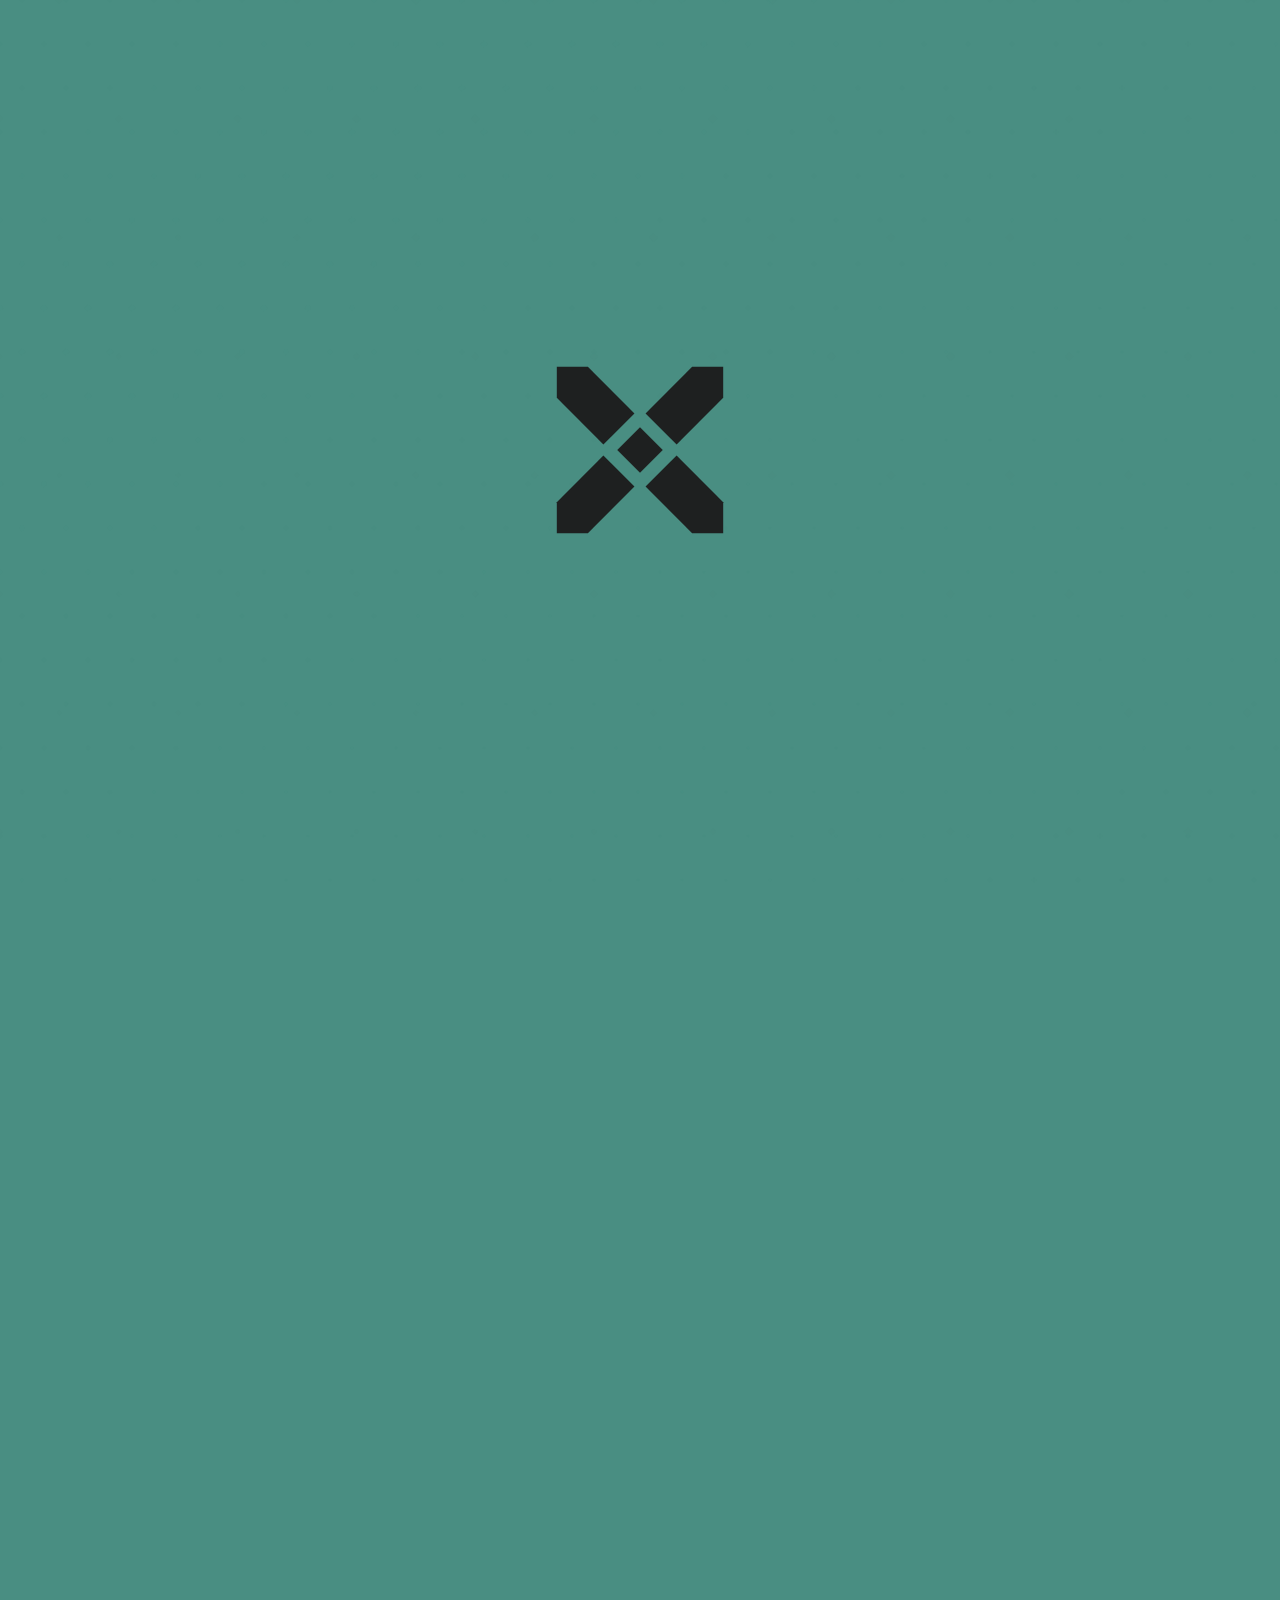
==== commit 47d1a715: "Give every section its own animation and room to read on phones No card hides the mark any more, on " ====
--- a/index.html
+++ b/index.html
@@ -44,7 +44,7 @@
 <canvas id="field" aria-hidden="true"></canvas>
 
 <header class="top">
-  <a class="brand" href="index.html" aria-current="page" data-peek="word"><svg viewBox="0 0 3000 3000" aria-hidden="true">
+  <a class="brand" href="index.html" data-peek="word"><svg viewBox="0 0 3000 3000" aria-hidden="true">
       <path d="M3000 3000H2440L1600 2160L2160 1600L3000 2440V3000Z" fill="#498E82"/>
       <path d="M3000 0H2440L1600 840L2160 1400L3000 560V0Z" fill="#498E82"/>
       <path d="M0 0H560L1400 840L840 1400L0 560V0Z" fill="#498E82"/>
@@ -52,7 +52,7 @@
       <path d="M1500.17 1090L1090 1500.17L1500.17 1910.33L1910.33 1500.17L1500.17 1090Z" fill="#498E82"/>
     </svg><span>AXIS</span></a>
   <nav aria-label="Pages">
-      <a href="index.html" data-peek="word">Home</a>
+      <a href="index.html" aria-current="page" data-peek="word">Home</a>
       <a href="mashmoom.html" data-peek="mashmoom">Mashmoom</a>
       <a href="axis.html" data-peek="bahrain">About us</a>
       <a href="sponsor.html" data-peek="plate">Sponsor</a>
@@ -97,7 +97,7 @@
   <!-- Two pages in one, split by a single hairline. The icons are drawn for
        these two doors and nothing else: a lattice of diamonds pretending to be
        a pictogram was reading as neither the mark nor an icon. -->
-  <section class="card wide" data-form="word" data-stage="off" data-label="AXIS">
+  <section class="card" data-form="bahrain" data-label="BAHRAIN">
     <div class="said">
       <h2 data-assemble>Who <em>made this.</em></h2>
       <div class="split">
--- a/site.css
+++ b/site.css
@@ -39,6 +39,9 @@
   --acc:var(--m-600); --acc-lo:var(--m-400); --acc-dim:rgba(107,63,160,.32);
 
   --bar:74px;
+  /* the phone's logo band, as a percentage of the small viewport; mark.js reads
+     this rather than keeping a second copy of the number */
+  --band:18;
   --pad:clamp(20px,4vw,56px);
   --shell:1440px;
   --deck:min(calc(100vw - var(--pad) * 2), calc(var(--shell) - var(--pad) * 2));
@@ -66,6 +69,7 @@
 *,*::before,*::after{box-sizing:border-box}
 html{
   -webkit-text-size-adjust:100%;
+  -webkit-tap-highlight-color:transparent;
   scroll-padding-top:var(--bar);
 }
 /* One notch moves one card, and mark.js drives that directly. CSS snapping is
@@ -88,7 +92,7 @@
   padding:14px 20px;text-decoration:none}
 .skip:focus{left:0}
 
-.mono{font-family:'Azeret',ui-monospace,monospace;font-size:10px;
+.mono{font-family:'Azeret',ui-monospace,monospace;font-size:11px;
   letter-spacing:.18em;text-transform:uppercase}
 
 /* ── the bar ────────────────────────────────────────────────────────────── */
@@ -99,7 +103,7 @@
 .brand{display:flex;align-items:center;gap:10px;text-decoration:none;color:var(--ink);
   font-weight:600;letter-spacing:.26em;font-size:13px;min-height:44px}
 .brand svg{width:19px;height:19px;transition:transform .9s var(--ease)}
-.brand:hover svg{transform:rotate(90deg)}
+@media (hover:hover){.brand:hover svg{transform:rotate(90deg)}}
 /* One diamond for the whole bar. It rests under the page you are on and runs
    to whatever you reach for, which is the same thing the mark does behind it:
    the bar answers before the click lands. Five separate underlines appearing
@@ -109,10 +113,12 @@
   font-weight:500;padding:12px 0;min-height:44px;display:inline-flex;align-items:center;
   letter-spacing:0;
   transition:color var(--t-mid) var(--ease),letter-spacing var(--t-mid) var(--ease),translate var(--t-mid) var(--ease)}
+@media (hover:hover){
 .top nav a:hover{color:var(--ink);letter-spacing:.035em;translate:0 -2px;
   transition:color var(--t-fast) var(--out),letter-spacing var(--t-base) var(--back),translate var(--t-base) var(--back)}
+}
 .top nav a[aria-current="page"]{color:var(--ink);font-weight:600}
-.navmark{position:absolute;left:0;bottom:9px;width:9px;height:9px;margin-left:-4.5px;
+.navmark{position:absolute;left:0;bottom:2px;width:9px;height:9px;margin-left:-4.5px;
   background:var(--acc);pointer-events:none;opacity:0;
   clip-path:polygon(50% 0,100% 50%,50% 100%,0 50%);
   transition:opacity var(--t-mid) var(--ease)}
@@ -122,13 +128,18 @@
 /* ── the field ──────────────────────────────────────────────────────────
    Behind everything, always moving. Drawn in mark.js from the same frame
    loop as the mark so the page runs one animation, not two. */
-#field{position:fixed;inset:0;width:100%;height:100%;z-index:0;pointer-events:none}
+/* 100lvh, not inset:0: on a phone the URL bar coming and going resized a fixed
+   full-screen box and stretched the bitmap until the next rebuild */
+#field{position:fixed;inset:0 0 auto 0;width:100%;height:100vh;height:100lvh;z-index:0;pointer-events:none}
+.svh-probe{position:fixed;top:0;left:0;width:0;height:100vh;height:100svh;
+  visibility:hidden;pointer-events:none}
 
 /* ── the mark, lined up with the right column of every card ─────────────── */
 .stage{position:fixed;z-index:1;top:var(--bar);bottom:0;
   left:calc(var(--deckL) + var(--deck) * .54);
   width:calc(var(--deck) * .46);pointer-events:none;
-  transition:left var(--t-dec) var(--ease),width var(--t-dec) var(--ease),bottom var(--t-dec) var(--ease)}
+  transition:left var(--t-dec) var(--ease),width var(--t-dec) var(--ease),bottom var(--t-dec) var(--ease),
+             opacity var(--t-mid) var(--ease)}
 /* On the landing the mark owns the page. Leaving the landing hands it to the
    right column, and that handover is the transition into the site. */
 .at-landing .stage{left:var(--deckL);width:var(--deck);bottom:44%}
@@ -166,7 +177,7 @@
 .card{
   position:relative;
   min-height:calc(100svh - var(--bar));
-  display:grid;grid-template-columns:54fr 46fr;align-items:center;
+  display:grid;grid-template-columns:54fr 46fr;align-items:center;align-content:center;
   padding:clamp(20px,3vh,38px) 0;
 }
 .card:first-child{margin-top:var(--bar)}
@@ -176,16 +187,17 @@
 .said{grid-column:1;min-width:0;
   padding:0 clamp(22px,2.6vw,46px) 0 clamp(26px,3vw,54px);max-width:56ch}
 
-/* The card's words arrive when the card does, which is the whole reason the
-   frame is here: the motion starts at a boundary instead of drifting. */
+/* The card's words arrive as it comes on screen, and they stay. Tied to the card
+   being live, the next section sat blank under your thumb until it had taken
+   over the screen. */
 .said > *{opacity:0;translate:0 16px;
   transition:opacity var(--t-slow) var(--ease),translate var(--t-slow) var(--ease)}
-.card.live .said > *{opacity:1;translate:0 0}
-.card.live .said > :nth-child(1){transition-delay:40ms}
-.card.live .said > :nth-child(2){transition-delay:80ms}
-.card.live .said > :nth-child(3){transition-delay:120ms}
-.card.live .said > :nth-child(4){transition-delay:160ms}
-.card.live .said > :nth-child(5){transition-delay:200ms}
+.card.seen .said > *{opacity:1;translate:0 0}
+.card.seen .said > :nth-child(1){transition-delay:40ms}
+.card.seen .said > :nth-child(2){transition-delay:80ms}
+.card.seen .said > :nth-child(3){transition-delay:120ms}
+.card.seen .said > :nth-child(4){transition-delay:160ms}
+.card.seen .said > :nth-child(5){transition-delay:200ms}
 
 h1,h2{margin:0;font-weight:420;letter-spacing:-.043em;line-height:1.0;text-wrap:balance}
 h1{font-size:clamp(40px,5.6vw,80px);max-width:13ch}
@@ -228,35 +240,41 @@
    on this site, and a small rotating diamond beside a label was a third. */
 .btn::after{content:'';width:0;height:1px;background:currentColor;
   transition:width var(--t-mid) var(--ease)}
+/* Hover only where there is a cursor. On a phone a tap leaves :hover stuck on
+   whatever was touched, so the button stayed inverted after you came back. */
+@media (hover:hover){
 .btn:hover{background:var(--ink);color:var(--cream);gap:19px;
   transition:background var(--t-fast) var(--out),color var(--t-fast) var(--out),gap var(--t-base) var(--back)}
 .btn:hover::after{width:22px}
-/* the button that is not ready yet says so when you reach for it */
-.btn.soonly .on{display:inline}
-.btn.soonly .off{display:none}
-.btn.soonly:hover .on,.btn.soonly:focus-visible .on{display:none}
-.btn.soonly:hover .off,.btn.soonly:focus-visible .off{display:inline}
+}
+@media (hover:none){
+  .btn:active{background:var(--ink);color:var(--cream);transition:none}
+  .btn.soon:active{background:none;color:var(--dim)}
+}
+/* Not ready yet, and says so up front. It used to read "Try it now", promise a
+   click, and throw you back to the top of the page. */
+.btn.soon{border-color:var(--hair);color:var(--dim);cursor:default}
+.btn.soon::after{display:none}
+@media (hover:hover){
+  .btn.soon:hover{background:none;color:var(--dim);gap:13px}
+}
 
 /* the cut corner: the only move the X makes, and the only decoration allowed */
 .cut{clip-path:polygon(0 0,100% 0,100% calc(100% - 15px),calc(100% - 15px) 100%,0 100%)}
 
-/* A row of anything needs the whole page. Squeezed into the half column that
-   the mark leaves, it wraps after two words. */
-.card.wide{grid-template-columns:1fr}
-.card.wide .said{max-width:none;padding-right:clamp(26px,3vw,54px)}
-.card.wide h2{max-width:22ch}
-.card.wide .sub{max-width:62ch}
-
-/* ── the right column, when a card brings its own visual ────────────────
-   The mark steps aside for these. One fixed canvas cannot hold a chart and a
-   conversation as well as the logo, and a page that shows the same object in
-   the same place on every screen is the slideshow problem all over again. */
-.stage-off .stage{opacity:0}
-.viz{grid-column:2;align-self:center;justify-self:center;width:100%;
-  max-width:560px;padding:0 clamp(16px,2vw,40px);
+/* ── when a card brings its own visual ──────────────────────────────────
+   It sits under the words. The mark never steps aside: every section on every
+   page has its formation, and a card that hid it read as the animation being
+   broken on that one section. */
+.viz{grid-column:1;justify-self:start;width:100%;
+  max-width:calc(56ch + clamp(26px,3vw,54px));margin-top:clamp(18px,3vh,30px);
+  padding:0 clamp(22px,2.6vw,46px) 0 clamp(26px,3vw,54px);
   opacity:0;translate:0 20px;
   transition:opacity var(--t-slow) var(--ease),translate var(--t-slow) var(--ease)}
-.card.live .viz{opacity:1;translate:0 0;transition-delay:120ms}
+.card.seen .viz{opacity:1;translate:0 0;transition-delay:120ms}
+/* A conversation typing itself grows, and if the browser anchored the scroll to
+   it the page was dragged up the screen along with every new line. */
+.viz{overflow-anchor:none}
 
 /* the conversation, typed out rather than photographed */
 .chat{display:flex;flex-direction:column;gap:13px}
@@ -289,7 +307,7 @@
    The first screen is the lockup and nothing else. No headline competing with
    it, no button, no product. You arrive, AXIS builds itself out of his own
    wordmark, and the only thing asked of you is to keep going. */
-.card.landing{grid-template-columns:1fr;align-items:end;justify-items:center;
+.card.landing{grid-template-columns:1fr;align-items:end;align-content:stretch;justify-items:center;
   text-align:center;padding-bottom:clamp(34px,8vh,96px)}
 .card.landing .said{padding:0 var(--pad);max-width:none}
 .landing .wordline{font-size:clamp(30px,3.8vw,52px);font-weight:450;
@@ -310,8 +328,7 @@
    a logo has no business being. */
 .ask{display:flex;align-items:center;margin:30px 0 0;
   padding:19px 22px;border:1px solid var(--hair);background:var(--cream);
-  max-width:52ch;transition:border-color var(--t-mid) var(--ease)}
-.ask:hover{border-color:var(--acc-dim);transition:border-color var(--t-fast) var(--out)}
+  max-width:52ch;cursor:default}
 .ask .cycle{flex:1;min-width:0;height:1.45em;font-size:clamp(16px,1.35vw,19px);
   font-weight:450;letter-spacing:0}
 /* The caret sits at the end of what has been typed so far and travels with it.
@@ -339,13 +356,17 @@
   transition:padding-left var(--t-mid) var(--ease)}
 .half:first-child{padding-left:0}
 .half:last-child{padding-right:0}
+@media (hover:hover){
 a.half:hover{padding-left:clamp(28px,3.6vw,60px);transition:padding-left var(--t-base) var(--out)}
 a.half:first-child:hover{padding-left:12px}
+}
 .half .ic2{display:block;width:50px;height:50px;color:var(--teal-deep);
   transition:color var(--t-mid) var(--ease),translate var(--t-mid) var(--ease)}
 .half .ic2 svg{width:100%;height:100%;display:block;fill:currentColor;stroke:none}
+@media (hover:hover){
 a.half:hover .ic2{color:var(--acc-lo);translate:0 -5px;
   transition:color var(--t-fast) var(--out),translate var(--t-base) var(--back)}
+}
 .half b{display:block;margin:20px 0 0;font-size:clamp(21px,2vw,28px);font-weight:650;
   letter-spacing:-.025em;color:var(--ink)}
 .half p{margin:8px 0 0;font-size:17px;max-width:30ch}
@@ -398,16 +419,17 @@
    The number is the only ornament and it is ghosted until you are on its
    answer.
    ═══════════════════════════════════════════════════════════════════════ */
-.backing{margin:32px 0 0;counter-reset:b}
-.bk{counter-increment:b;position:relative;border-top:1px solid var(--hair);
+.backing{margin:32px 0 0}
+.backing:first-child{margin-top:0}
+.bk{position:relative;border-top:1px solid var(--hair);
   padding:clamp(16px,2.3vh,26px) 0 clamp(16px,2.3vh,26px) clamp(62px,7vw,138px)}
 .bk:last-child{border-bottom:1px solid var(--hair)}
-.bk::before{content:counter(b,decimal-leading-zero);position:absolute;left:0;
+.bk::before{content:attr(data-n);position:absolute;left:0;
   top:clamp(14px,2vh,24px);line-height:.8;
   font-family:'Azeret',ui-monospace,monospace;font-size:clamp(32px,4.2vw,66px);
   letter-spacing:-.05em;color:rgba(255,251,247,.11);
   transition:color var(--t-mid) var(--ease)}
-.bk:hover::before{color:var(--acc);transition:color var(--t-base) var(--out)}
+@media (hover:hover){.bk:hover::before{color:var(--acc);transition:color var(--t-base) var(--out)}}
 .bk b{display:block;font-size:clamp(19px,1.9vw,26px);font-weight:450;
   letter-spacing:-.03em;line-height:1.16;color:var(--ink);max-width:50ch}
 .bk p{margin:10px 0 0;font-size:15.5px;line-height:1.48;color:var(--dim);max-width:80ch}
@@ -433,14 +455,17 @@
   font-size:clamp(26px,2.9vw,46px);font-weight:450;letter-spacing:-.04em;
   color:var(--faint);position:relative;
   transition:color var(--t-mid) var(--ease)}
-.wd:hover{transition:color var(--t-fast) var(--out)}
 .wd{white-space:nowrap}
-.wd:hover,.wd.on{color:var(--ink)}
+.wd.on{color:var(--ink)}
+@media (hover:hover){
+  .wd:hover{color:var(--ink);transition:color var(--t-fast) var(--out)}
+  .wd:hover::after{right:0;transition:right var(--t-base) var(--out)}
+}
 .wd.ar{font-family:'PlexAr',serif;font-size:clamp(24px,2.7vw,42px);letter-spacing:0}
 /* the live one is underlined, drawn fast and released slow */
 .wd::after{content:'';position:absolute;left:0;right:100%;bottom:4px;height:2px;
   background:var(--acc);transition:right var(--t-mid) var(--ease)}
-.wd.on::after,.wd:hover::after{right:0;transition:right var(--t-base) var(--out)}
+.wd.on::after{right:0;transition:right var(--t-base) var(--out)}
 
 
 /* ═══════════════════════════════════════════════════════════════════════════
@@ -455,7 +480,7 @@
   max-width:36ch;color:var(--ink);
   font-size:clamp(18px,1.7vw,25px);line-height:1.3;letter-spacing:-.024em;
   transition:padding-left var(--t-mid) var(--ease)}
-.says p:hover{padding-left:16px;transition:padding-left var(--t-base) var(--out)}
+@media (hover:hover){.says p:hover{padding-left:16px;transition:padding-left var(--t-base) var(--out)}}
 
 /* ═══════════════════════════════════════════════════════════════════════════
    WHAT COMES NEXT
@@ -466,10 +491,10 @@
    ═══════════════════════════════════════════════════════════════════════ */
 .coming{margin:32px 0 0;border-top:1px solid var(--hair)}
 .cap{display:grid;
-  grid-template-columns:minmax(0,8ch) minmax(0,1fr) minmax(0,clamp(150px,20vw,320px));
-  gap:clamp(18px,3vw,54px);align-items:center;
-  padding:clamp(24px,3.8vh,44px) 0;border-bottom:1px solid var(--hair)}
-.cap .mono{color:var(--acc-lo);align-self:start;padding-top:.65em}
+  grid-template-columns:minmax(0,1fr) minmax(0,clamp(96px,13vw,190px));
+  gap:10px clamp(18px,2vw,34px);align-items:center;
+  padding:clamp(20px,3vh,36px) 0;border-bottom:1px solid var(--hair)}
+.cap .mono{color:var(--acc-lo);grid-column:1 / -1}
 .cap p{margin:0;font-size:clamp(20px,2.2vw,32px);line-height:1.2;
   letter-spacing:-.03em;color:var(--ink);max-width:28ch}
 
@@ -517,71 +542,166 @@
   font-size:clamp(20px,1.9vw,27px);letter-spacing:-.02em;color:var(--ink);
   text-decoration:none;transition:color var(--t-mid) var(--ease),padding-left var(--t-mid) var(--ease)}
 .plain > :last-child{border-bottom:1px solid var(--hair)}
+@media (hover:hover){
 .plain a:hover{color:var(--acc);padding-left:12px;
   transition:color var(--t-fast) var(--out),padding-left var(--t-base) var(--out)}
+}
 .plain em{display:block;font-style:normal;font-family:'Azeret',ui-monospace,monospace;
-  font-size:10px;letter-spacing:.18em;text-transform:uppercase;color:var(--ghost);
+  font-size:11px;letter-spacing:.18em;text-transform:uppercase;color:var(--ghost);
   margin-bottom:6px}
 .one .card{min-height:calc(100svh - var(--bar))}
 .one .deck{width:var(--deck)}
 
-/* ── narrow: the mark pins above the reading, opaque, never under the words ── */
-@media (max-width:900px){
+/* ── narrow: the mark pins above the reading, opaque, never under the words ──
+   Not on a phone held sideways. A band there came out 109px tall with the label
+   printed over the mark and 200px left to read in, so a short landscape screen
+   keeps the two columns a wider one gets. mark.js holds the same query (bandMQ);
+   they have to change together. */
+@media (max-width:900px) and (orientation:portrait),(max-width:900px) and (min-height:501px){
   .fallback{width:88%;height:88%}
   /* the mark is a band under the bar here, so the landing cannot hand it the
      middle of the page: it would land on top of the words */
   .at-landing .stage{left:0;width:100%;bottom:auto}
   .card.landing{align-items:center;padding-bottom:clamp(26px,6vh,60px)}
-  .at-landing .label{opacity:1}
-  .stage{top:var(--bar);left:0;right:0;width:100%;height:28svh;bottom:auto;
+  /* The screen is what is scarce here, so the band is as short as the marks can
+     stand, the label goes (the formation is the caption) and each card centres
+     in what is left. */
+  .stage{top:var(--bar);left:0;right:0;width:100%;height:calc(var(--band) * 1svh);bottom:auto;
          z-index:3;background:var(--cream);border-bottom:1px solid var(--hair)}
-  .label{bottom:7px}
-  html{scroll-padding-top:calc(var(--bar) + 28svh)}
+  .label,.at-landing .label{display:none}
+  html{scroll-padding-top:calc(var(--bar) + var(--band) * 1svh)}
   .card{grid-template-columns:1fr;align-items:start;
-        min-height:calc(100svh - var(--bar) - 28svh);
-        padding:clamp(26px,4vh,44px) 0}
-  .card:first-child{margin-top:calc(var(--bar) + 28svh)}
+        min-height:calc(100svh - var(--bar) - var(--band) * 1svh);
+        padding:clamp(14px,2.6vh,30px) 0}
+  .card:first-child{margin-top:calc(var(--bar) + var(--band) * 1svh)}
+  /* the one-screen page has to leave room for the band too */
+  .one .card{min-height:calc(100svh - var(--bar) - var(--band) * 1svh)}
   .said{padding:0 clamp(20px,5vw,32px);max-width:none}
-  .viz{grid-column:1;max-width:none;padding:0 clamp(20px,5vw,32px);margin-top:26px}
-  /* The band is fixed, so it takes no space in the flow and only headroom()
-     ever counted it. Collapsing its height here instead would resize the mark
-     canvas to nothing and pop it back on the next card. */
-  .stage-off .stage{opacity:0;pointer-events:none}
+  .viz{max-width:none;padding:0 clamp(20px,5vw,32px)}
   h1{font-size:clamp(34px,9vw,52px);max-width:none}
   h2{font-size:clamp(30px,8vw,46px);max-width:none}
   h1.hero{font-size:clamp(36px,9.6vw,56px);max-width:none}
+  /* the split becomes two pages stacked, still parted by one hairline */
+  .split{grid-template-columns:1fr;margin-top:28px}
+  .split .rule{height:1px;margin:28px 0}
+  .half,.half:first-child,.half:last-child{padding:0}
+  a.half:hover,a.half:first-child:hover{padding-left:0}
+  .cap{grid-template-columns:1fr;gap:16px;align-items:start}
+  .chat{gap:9px}
+  .bub{padding:11px 15px;font-size:16px}
+  .bub.ar{font-size:17px}
+}
+@media (max-width:900px){
   .sub{font-size:16px;margin-top:20px}
   .btn{margin-top:26px;padding:15px 22px}
   .top{padding:0 clamp(16px,4vw,26px)}
   .top nav{gap:clamp(12px,3.4vw,20px)}
   .top nav a{font-size:13px}
-  /* the split becomes two pages stacked, still parted by one hairline */
-  .split{grid-template-columns:1fr;margin-top:28px}
-  .split .rule{height:1px;margin:28px 0}
-  .half,.half:first-child,.half:last-child{padding:0}
-  a.half:hover,a.half:first-child:hover{padding-left:0}
   .creed:hover .cv b{color:var(--ink)}
-  .cap{grid-template-columns:1fr;gap:16px;align-items:start}
-  .cap .mono{padding-top:0}
   .bk{padding-left:clamp(52px,14vw,78px)}
 }
+/* sideways: the height is the scarce thing, so the bar gives some back */
+@media (max-height:500px) and (orientation:landscape){
+  :root{--bar:56px}
+  .label{display:none}
+  .card{padding:12px 0}
+  .btn{margin-top:18px}
+  h1{font-size:clamp(28px,4.8vw,44px)}
+  h2{font-size:clamp(26px,3.8vw,38px)}
+  h1.hero{font-size:clamp(28px,4.8vw,44px)}
+  .creed{margin-top:14px}
+  .cv{padding-top:9px;padding-bottom:9px}
+  .plain{margin-top:12px}
+  .plain a,.plain span{padding:5px 0;font-size:17px}
+  .plain em{margin-bottom:1px}
+  .viz{margin-top:10px}
+  .chat{gap:6px}
+  .bub{padding:7px 12px;font-size:14.5px}
+  .bub.ar{font-size:15px}
+  .nameplate{padding:14px 18px}
+  .nameplate .mono{margin-top:8px}
+  .coming{margin-top:12px}
+  .cap{padding:10px 0;gap:12px}
+  .cap p{font-size:18px}
+  .wave,.gen{height:44px}
+  .decl h2{font-size:24px}
+  .decl p{font-size:16px;margin-top:6px}
+  .decl + .decl{margin-top:12px;padding-top:12px}
+  .says{margin-top:12px}
+  .says p{padding:8px 0;font-size:16px}
+  .ask{margin-top:14px;padding:12px 16px}
+  .bk{padding-top:10px;padding-bottom:10px}
+  .bk p{margin-top:6px;font-size:14.5px}
+  .backing{margin-top:14px}
+}
+/* a short phone upright: the same idea, one notch less tight */
+@media (max-height:640px) and (orientation:portrait){
+  .card{padding:10px 0}
+  h1,h1.hero{font-size:clamp(30px,8.4vw,38px)}
+  h2{font-size:clamp(28px,7.6vw,34px)}
+  .btn{margin-top:18px}
+  .plain{margin-top:16px}
+  .plain a,.plain span{padding:9px 0;font-size:18px}
+  .plain em{margin-bottom:3px}
+  .decl p{font-size:16px;margin-top:8px}
+  .decl + .decl{margin-top:14px;padding-top:14px}
+  .says{margin-top:14px}
+  .says p{padding:10px 0;font-size:16px}
+  .coming{margin-top:14px}
+  .cap{padding:12px 0;gap:8px}
+  .cap p{font-size:17px}
+  .wave,.gen{height:36px}
+}
 @media (max-width:560px){
-  /* Five pages will not sit beside the wordmark on a phone, so the bar becomes
-     two rows rather than overlapping itself. */
-  :root{--pad:14px;--bar:104px}
-  .top{height:var(--bar);flex-direction:column;align-items:flex-start;
-       justify-content:center;gap:2px}
-  .top nav{width:100%;justify-content:space-between;gap:0}
-  .brand{letter-spacing:.14em;gap:7px;min-height:34px}
-  .top nav a{font-size:12px;padding:8px 0;min-height:34px}
-  .top nav a::after{bottom:6px}
+  /* Five pages and the wordmark will not share one row on a phone, and two rows
+     cost a sixth of the screen. The X alone holds the corner; the word stays for
+     screen readers. */
+  :root{--pad:14px;--bar:52px}
+  .top{height:var(--bar);padding:0 14px;gap:12px}
+  .top nav{flex:1;justify-content:space-between;gap:0}
+  .brand{flex:none;min-height:44px}
+  .brand span{position:absolute;width:1px;height:1px;overflow:hidden;clip-path:inset(50%)}
+  .top nav a{font-size:12px;padding:0;min-height:44px}
   .ask{max-width:none}
-  .ask .cycle{font-size:15px}
+  /* a prompt runs to two lines here rather than being cut off mid-word */
+  .ask{align-items:flex-start}
+  .ask .cycle{font-size:15px;height:auto;min-height:3.1em}
+  .ask .typed{white-space:normal}
   .wall{gap:2px clamp(14px,4vw,22px)}
 }
 
+/* ── touch: one swipe, one card, by native snap ──────────────────────────
+   The wheel is paged in script; a finger is paged by the browser, which
+   carries the momentum and lands exactly on scroll-padding-top. When a card is
+   taller than the room it has (html.loose, set in mark.js) mandatory would trap
+   the reader in it, so the page only settles onto a card it is already close to
+   instead of giving up on paging altogether. */
+@media (pointer:coarse){
+  html:not(.loose){scroll-snap-type:y mandatory}
+  html.loose{scroll-snap-type:y proximity}
+  .card{scroll-snap-align:start;scroll-snap-stop:always}
+  html.loose .card{scroll-snap-stop:normal}
+  /* a swipe during the splash would land you on a card you never saw arrive */
+  html.splash,.splash body{overflow:hidden}
+}
+
+/* ── where you are ──────────────────────────────────────────────────────
+   One diamond per section, down the edge, so it is plain that there is more below
+   and how much. It only reports: the screen is what you swipe. */
+.rail{position:fixed;z-index:4;right:clamp(5px,1vw,18px);top:calc((100svh + var(--bar)) / 2);
+  translate:0 -50%;display:flex;flex-direction:column;gap:9px;pointer-events:none;
+  transition:opacity var(--t-mid) var(--ease)}
+.rail i{display:block;width:6px;height:6px;background:var(--faint);
+  clip-path:polygon(50% 0,100% 50%,50% 100%,0 50%);
+  transition:background var(--t-mid) var(--ease),scale var(--t-mid) var(--ease)}
+.rail i.on{background:var(--ink);scale:1.5}
+.splash .rail{opacity:0}
+
 @media (prefers-reduced-motion:reduce){
-  *{transition-duration:1ms!important;animation-duration:1ms!important}
+  /* one iteration, or the endless loops run every millisecond and flicker */
+  *{transition-duration:1ms!important;transition-delay:0ms!important;
+    animation-duration:1ms!important;animation-iteration-count:1!important}
+  .gen i{opacity:.6}
   [data-assemble] .w,.said > *{opacity:1;translate:0 0}
   .wave i{scale:1 .55}
   .frame span{width:100%;opacity:1}
--- a/noscript.css
+++ b/noscript.css
@@ -4,10 +4,21 @@
    inline <style> block. */
 .fallback{display:block}
 #mark,.label{display:none}
-[data-assemble] .w,.said > *{opacity:1;translate:0 0}
+[data-assemble] .w,.said > *,.viz{opacity:1;translate:0 0}
 .cv span{opacity:1;translate:0 0}
 /* the wall's one shared detail line follows the cursor, so it goes away */
 .say{display:none}
-/* no script, no splash: the page must not stay behind a curtain */
+/* no script, no splash: the page must not stay behind a curtain. The stage goes
+   back to its own box and the green goes, or the green mark sits on green. */
+html.splash{background:var(--cream)}
+.splash body{background:var(--cream)}
 .splash .top,.splash .deck{opacity:1;pointer-events:auto}
-.splash .stage{left:0;right:0;width:100vw;top:0;bottom:0}
+.splash .stage{left:calc(var(--deckL) + var(--deck) * .54);width:calc(var(--deck) * .46);
+  top:var(--bar);bottom:0;height:auto;z-index:1}
+@media (max-width:900px) and (orientation:portrait),(max-width:900px) and (min-height:501px){
+  .splash .stage{left:0;width:100%;bottom:auto;height:calc(var(--band) * 1svh);
+    z-index:3;background:var(--cream)}
+}
+/* the prompts are written out one after another by the script */
+.ask .cycle{height:auto}
+.ask .cycle span{display:block;margin-top:6px}
